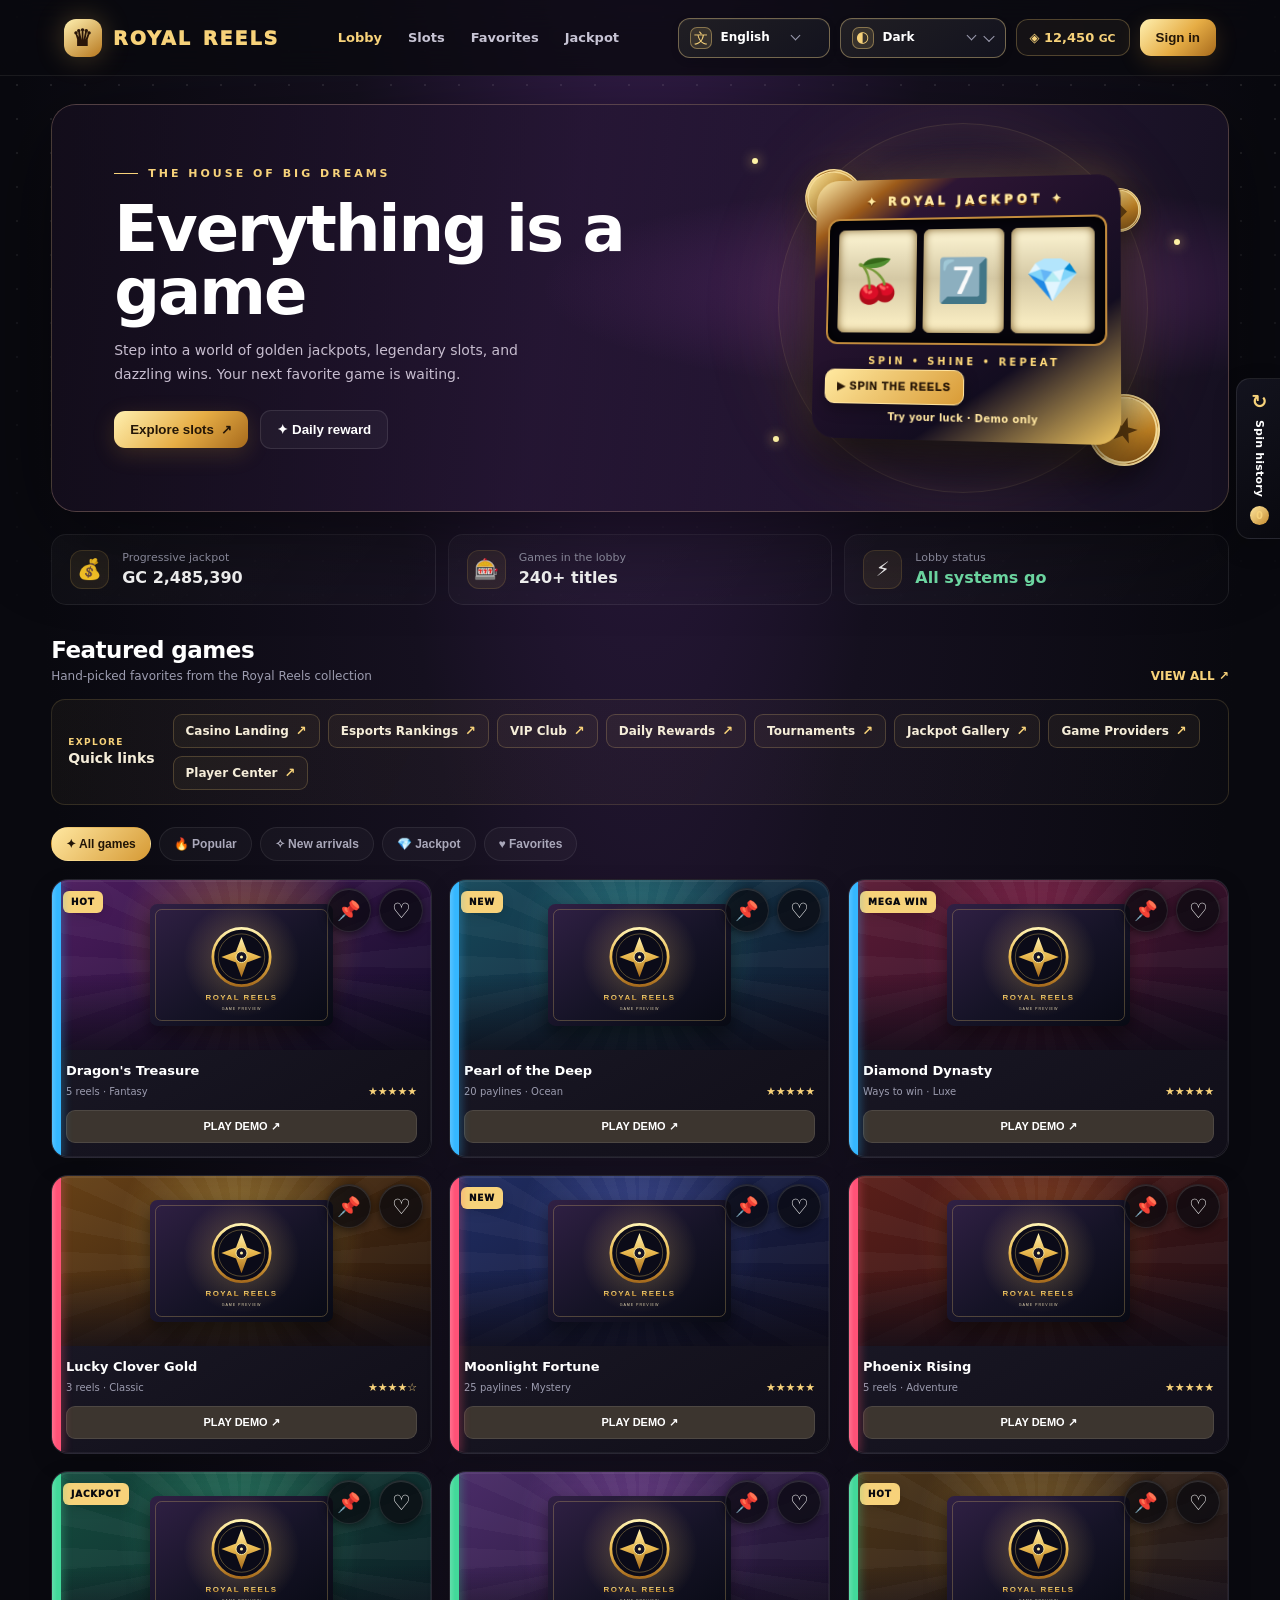
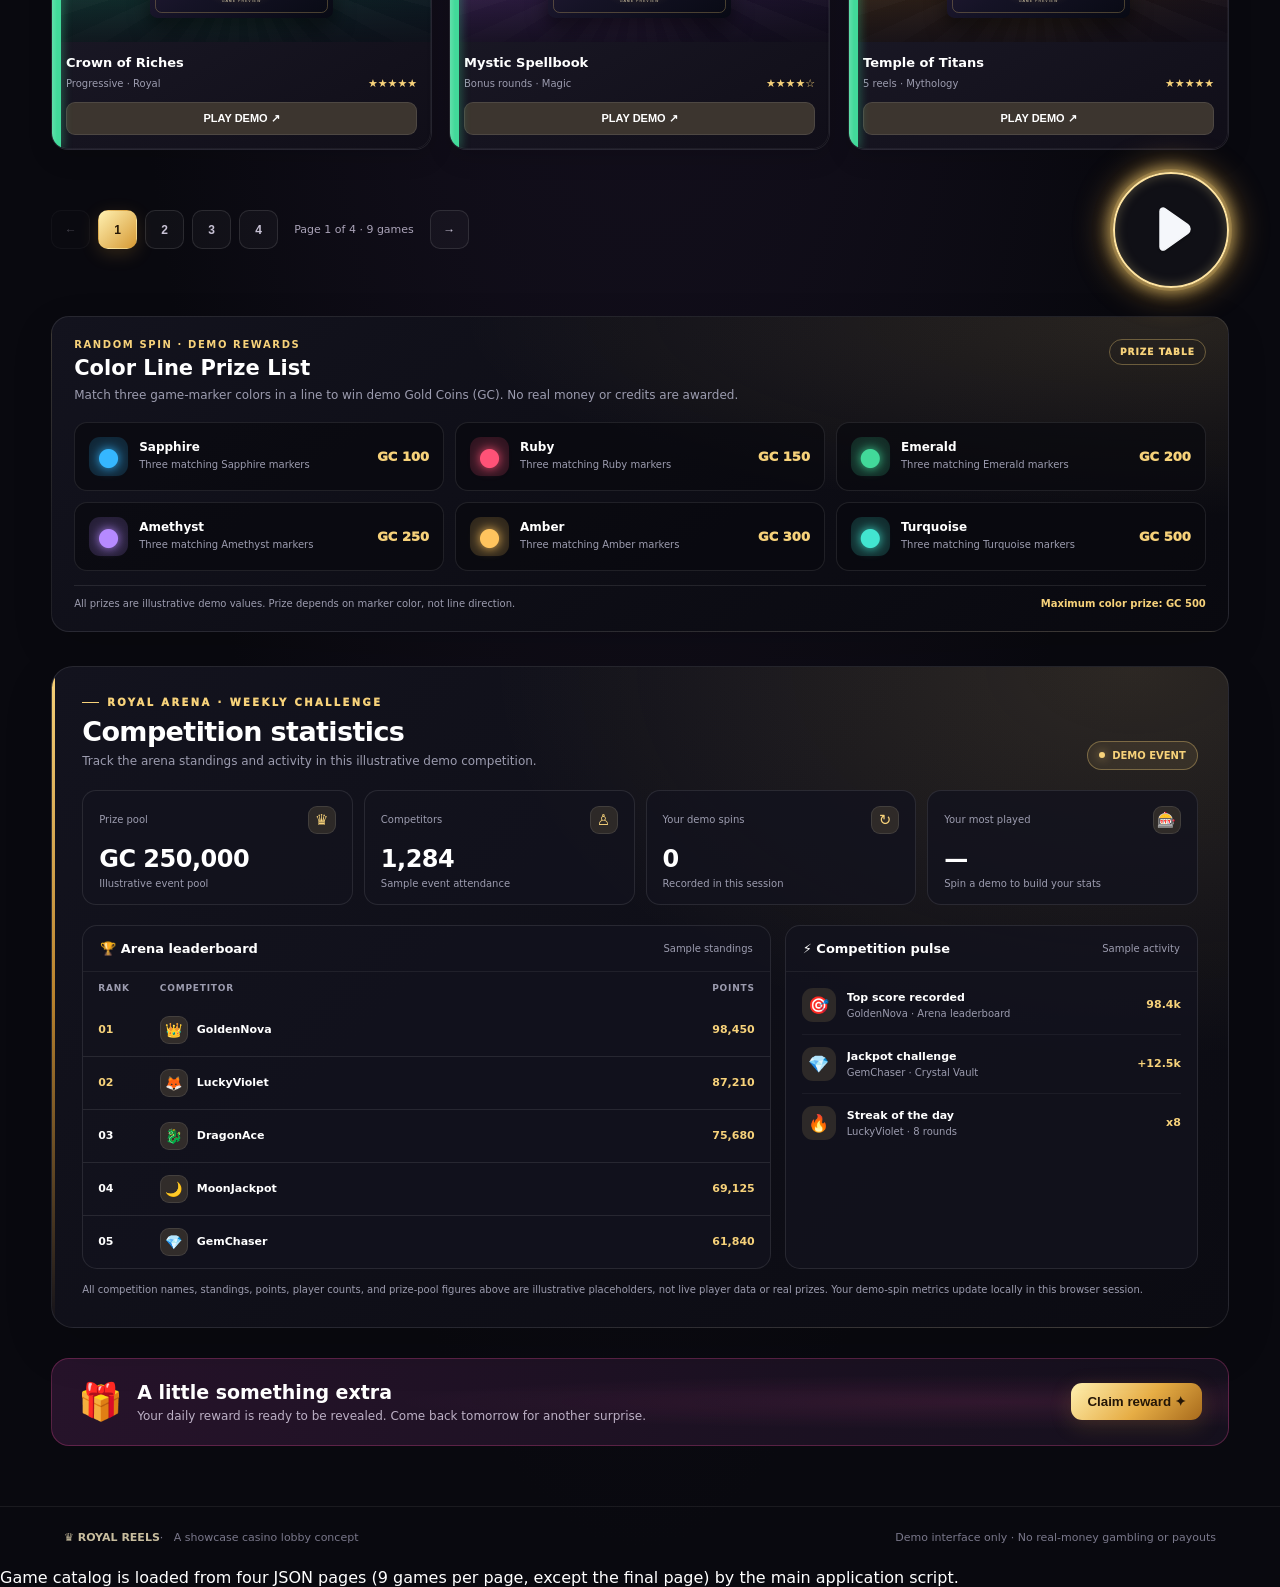
==== index.html @ ccba4abc "first commit" ====
<html lang="en">
<head>
<meta charset="utf-8"/>
<meta content="width=device-width, initial-scale=1" name="viewport"/>
<title data-i18n="royal_reels_casino_lobby"></title>
<link href="./styles.css?v=homepage-custom-links-1" rel="stylesheet"/>
</head>
<body>
<header>
<div class="brand">
<div class="brand-mark">
♛
        </div><span data-i18n="royal"></span><span data-i18n="reels"></span>
</div>
<nav class="nav-links">
<a class="active" data-i18n="lobby" href="#lobby"></a><a data-i18n="slots" href="#games"></a><a data-i18n="favorites" href="#favorites"></a><a data-i18n="jackpot" href="#jackpot"></a>
</nav>
<div class="actions"><div class="language-picker-wrap" id="languagePickerWrap">
<span aria-hidden="true" class="language-picker-icon">文</span>
<button aria-expanded="false" aria-haspopup="listbox" class="language-picker-trigger" data-i18n-aria-label="language_aria" id="languagePickerTrigger" type="button"><span id="languagePickerCurrent" data-i18n="language_english"></span><span aria-hidden="true" class="language-picker-chevron"></span></button>
<div class="language-picker-menu" hidden id="languagePickerMenu" role="listbox" data-i18n-aria-label="language_aria">
<button class="language-picker-option is-selected" data-language-value="en" role="option" aria-selected="true" type="button"><span class="language-option-flag">EN</span><span data-i18n="language_english"></span><span aria-hidden="true" class="language-option-check">✓</span></button>
<button class="language-picker-option" data-language-value="fr" role="option" aria-selected="false" type="button"><span class="language-option-flag">FR</span><span data-i18n="language_french"></span><span aria-hidden="true" class="language-option-check">✓</span></button>
<button class="language-picker-option" data-language-value="ru" role="option" aria-selected="false" type="button"><span class="language-option-flag">RU</span><span data-i18n="language_russian"></span><span aria-hidden="true" class="language-option-check">✓</span></button>
<button class="language-picker-option" data-language-value="bg" role="option" aria-selected="false" type="button"><span class="language-option-flag">BG</span><span data-i18n="language_bulgarian"></span><span aria-hidden="true" class="language-option-check">✓</span></button>
</div></div>
<div class="theme-picker-wrap" id="themePickerWrap">
<span aria-hidden="true" class="theme-picker-icon">◐</span>
<button aria-expanded="false" aria-haspopup="listbox" class="theme-picker-trigger" data-i18n-aria-label="choose_page_theme_attr1" id="themePickerTrigger" type="button">
<span data-i18n="dark" id="themePickerCurrent"></span>
<span aria-hidden="true" class="theme-picker-chevron"></span>
</button>
<div class="theme-picker-menu" data-i18n-aria-label="page_themes_attr1" hidden="" id="themePickerMenu" role="listbox">
<button class="theme-picker-option" data-theme-value="dark" role="option" type="button"><span class="theme-option-swatch theme-swatch-dark"></span><span data-i18n="dark_2"></span><span aria-hidden="true" class="theme-option-check">✓</span></button>
<button class="theme-picker-option" data-theme-value="light" role="option" type="button"><span class="theme-option-swatch theme-swatch-light"></span><span data-i18n="light"></span><span aria-hidden="true" class="theme-option-check">✓</span></button>
<button class="theme-picker-option" data-theme-value="neon" role="option" type="button"><span class="theme-option-swatch theme-swatch-neon"></span><span data-i18n="neon"></span><span aria-hidden="true" class="theme-option-check">✓</span></button>
<button class="theme-picker-option" data-theme-value="clear" role="option" type="button"><span class="theme-option-swatch theme-swatch-clear"></span><span data-i18n="clear"></span><span aria-hidden="true" class="theme-option-check">✓</span></button>
<button class="theme-picker-option" data-theme-value="granite" role="option" type="button"><span class="theme-option-swatch theme-swatch-granite"></span><span data-i18n="granite"></span><span aria-hidden="true" class="theme-option-check">✓</span></button>
<button class="theme-picker-option" data-theme-value="sunset" role="option" type="button"><span class="theme-option-swatch theme-swatch-sunset"></span><span data-i18n="sunset"></span><span aria-hidden="true" class="theme-option-check">✓</span></button>
<button class="theme-picker-option" data-theme-value="waterfall" role="option" type="button"><span class="theme-option-swatch theme-swatch-waterfall"></span><span data-i18n="waterfall"></span><span aria-hidden="true" class="theme-option-check">✓</span></button>
</div>
</div>
<div class="balance">
◈ 12,450 <small data-i18n="gc"></small>
</div>
<button class="btn btn-gold" data-i18n="sign_in" id="signIn"></button>
</div>
</header>
<main id="lobby">
<section class="hero">
<div class="hero-copy">
<div class="eyebrow" data-i18n="the_house_of_big_dreams"></div>
<h1 data-i18n="everything_is_a_game"></h1>
<p data-i18n="step_into_a_world_of_golden_jackpots_legendary_s"></p>
<div class="hero-cta">
<button class="btn btn-gold" data-i18n="explore_slots" onclick="document.querySelector('#games').scrollIntoView({behavior:'smooth'})"></button>
<button class="btn btn-ghost" data-i18n="daily_reward" id="daily"></button>
</div>
</div>
<div class="hero-art" id="heroArt">
<div class="halo">
</div>
<div class="coin c1">
♛
          </div>
<div class="coin c2">
★
          </div>
<div class="coin c3">
◆
          </div>
<div class="light l1">
</div>
<div class="light l2">
</div>
<div class="light l3">
</div>
<div class="slot-machine">
<div class="slot-top" data-i18n="royal_jackpot"></div>
<div class="reels">
<div class="reel">
🍒
              </div>
<div class="reel">
7️⃣
              </div>
<div class="reel">
💎
              </div>
</div>
<div class="machine-bottom" data-i18n="spin_shine_repeat"></div>
<button class="hero-spin-btn" data-i18n="spin_the_reels" id="heroMiniSpin" type="button"></button>
<div aria-live="polite" class="hero-spin-result" data-i18n="try_your_luck_demo_only" id="heroSpinResult" role="status"></div>
</div>
</div>
</section>
<section class="stats" id="jackpot">
<div class="stat">
<div class="stat-icon">
💰
          </div>
<div>
<small data-i18n="progressive_jackpot"></small><strong data-i18n="gc_2_485_390" id="jackpotValue"></strong>
</div>
</div>
<div class="stat">
<div class="stat-icon">
🎰
          </div>
<div>
<small data-i18n="games_in_the_lobby"></small><strong data-i18n="240_titles"></strong>
</div>
</div>
<div class="stat">
<div class="stat-icon">
⚡
          </div>
<div>
<small data-i18n="lobby_status"></small><strong data-i18n="all_systems_go" style="color:#75e6ad"></strong>
</div>
</div>
</section>
<section id="games">
<div class="section-head">
<div>
<h2 data-i18n="featured_games"></h2>
<p data-i18n="hand_picked_favorites_from_the_royal_reels_colle"></p>
</div>
<a class="view-all" data-i18n="view_all" href="#games" id="viewAll"></a>
</div>
<section class="homepage-custom-links" data-i18n-aria-label="custom_links_attr2">
<div class="homepage-custom-links-heading">
<span data-i18n="explore"></span>
<strong data-i18n="quick_links"></strong>
</div>
<div aria-live="polite" class="homepage-custom-link-list" id="homepageCustomLinkList">
<p class="homepage-custom-links-status" data-i18n="loading_links"></p>
</div>
</section>
<div class="filters" id="filters">
<button class="filter active" data-filter="all" data-i18n="all_games"></button>
<button class="filter" data-filter="popular" data-i18n="popular"></button>
<button class="filter" data-filter="new" data-i18n="new_arrivals"></button>
<button class="filter" data-filter="jackpot" data-i18n="jackpot_2"></button>
<button class="filter" data-filter="favorites" data-i18n="favorites_2" id="favorites"></button>
<button class="btn btn-gold favorites-open-all" data-i18n="open_all_favorites_in_auto_arrange" hidden="" id="openAllFavorites" type="button"></button>
</div>
<div class="games" id="gameGrid">
</div>
<div class="pagination" data-i18n-aria-label="game_pages_attr1" id="pagination">
<button class="page-btn" data-i18n-aria-label="previous_page_attr1" id="prevPage" type="button">
←
          </button>
<div id="pageNumbers" style="display:flex;gap:8px;flex-wrap:wrap;justify-content:center">
</div>
<span class="page-status" data-i18n="page_1_of_4" id="pageStatus"></span>
<button class="page-btn" data-i18n-aria-label="next_page_attr1" id="nextPage" type="button">
→
          </button>
<div aria-live="polite" class="win-message-inline" hidden="" id="winMessageInline" role="status">
<span class="win-description" id="winMessageInlineText"></span><span class="win-prize" data-i18n-aria-label="prize_attr1" id="winMessageInlinePrize"></span>
<button data-i18n-aria-label="close_win_message_attr1" data-i18n-title="close_attr1" id="winMessageInlineClose" type="button">
×
            </button>
</div>
<button class="page-btn random-page-btn" data-i18n-aria-label="spin_for_nine_random_games_attr1" data-i18n-title="spin_for_nine_random_games_attr2" id="randomGames" type="button">
<svg aria-hidden="true" class="spin-icon" focusable="false" viewbox="0 0 64 64"><path d="M15.4 11.2C15.4 8.4 18.4 6.8 20.8 8.4L46.1 26.1C49.5 28.5 49.5 33.5 46.1 35.9L20.8 53.6C18.4 55.2 15.4 53.6 15.4 50.8Z" stroke="currentColor" stroke-linecap="round" stroke-linejoin="round" stroke-width="0.7"></path></svg>
</button>
</div>
<section aria-labelledby="gameComparisonTitle" class="game-comparison" hidden="" id="gameComparison">
<div class="compare-head">
<div class="compare-title-wrap">
<span aria-hidden="true" class="compare-title-icon">⇄</span>
<div>
<h3 data-i18n="compare_games" id="gameComparisonTitle"></h3>
<p data-i18n="pin_games_from_any_page_to_compare_their_feature"></p>
</div>
</div>
<div class="compare-head-actions">
<span class="compare-count" data-i18n="0_of_4_selected" id="compareCount"></span>
<button class="compare-action" data-i18n="open_all_in_auto_arrange" data-i18n-title="open_all_selected_games_in_automatically_arrange_attr1" id="openComparedGames" type="button"></button>
<button class="compare-action" data-i18n="clear_all" id="clearComparison" type="button"></button>
<button class="compare-action" data-i18n="hide" id="closeComparison" type="button"></button>
</div>
</div>
<div class="compare-empty" data-i18n="use_the_pin_icon_on_any_game_card_to_add_it_here" id="compareEmpty"></div>
<div class="compare-table-wrap" hidden="" id="compareTableWrap">
<table class="compare-table" data-i18n-aria-label="selected_game_comparison_attr1" id="compareTable">
</table>
</div>
</section>
<button class="compare-action compare-restore" data-i18n="show_comparison" hidden="" id="showComparison" type="button"></button>
<section aria-labelledby="linePrizesTitle" class="line-prizes" id="linePrizes">
<div class="line-prizes-head">
<div>
<div class="line-prizes-kicker" data-i18n="random_spin_demo_rewards"></div>
<h3 data-i18n="color_line_prize_list" id="linePrizesTitle"></h3>
<p data-i18n="match_three_game_marker_colors_in_a_line_to_win_"></p>
</div>
<span class="line-prizes-chip" data-i18n="prize_table"></span>
</div>
<div class="line-prize-grid line-prize-colors" id="linePrizeGrid">
<p data-i18n="loading_win_rules"></p>
</div>
<div class="line-prizes-foot" id="linePrizesFoot">
<span data-i18n="all_prizes_are_illustrative_demo_values_prize_de"></span><strong data-i18n="loading_prize_table" id="maxColorPrize"></strong>
</div>
</section>
</section>
<section aria-labelledby="competitionTitle" class="competition" id="competitionStats">
<div class="competition-head">
<div>
<div class="competition-kicker" data-i18n="loading_statistics"></div>
<h2 data-i18n="competition_statistics" id="competitionTitle"></h2>
<p data-i18n="loading_demo_competition_data"></p>
</div>
<span class="competition-badge" data-i18n="demo_event"></span>
</div>
<div id="competitionStatsContent">
<p data-i18n="loading_statistics_json"></p>
</div>
</section>
<section class="promo">
<div class="promo-left">
<div class="spark">
🎁
          </div>
<div>
<h3 data-i18n="a_little_something_extra"></h3>
<p data-i18n="your_daily_reward_is_ready_to_be_revealed_come_b"></p>
</div>
</div>
<button class="btn btn-gold" data-i18n="claim_reward" id="claim"></button>
</section>
</main>
<button aria-controls="spinHistoryPanel" aria-expanded="false" class="history-toggle" id="historyToggle" type="button">
<span class="history-toggle-icon">↻</span><span data-i18n="spin_history"></span><span class="history-count" id="historyCount">0</span>
</button>
<aside aria-hidden="true" class="spin-history-panel" data-i18n-aria-label="spin_history_attr4" id="spinHistoryPanel">
<div class="history-header">
<div>
<div class="history-eyebrow" data-i18n="royal_reels"></div>
<h2 data-i18n="spin_history_2"></h2>
<p data-i18n="recent_demo_activity"></p>
</div>
<button class="history-close" data-i18n-aria-label="close_spin_history_attr1" id="historyClose" type="button">
×
        </button>
</div>
<div class="history-tabs" data-i18n-aria-label="sidebar_activity_attr1" role="tablist">
<button aria-controls="spinHistoryView" aria-selected="true" class="history-tab active" id="spinHistoryTab" role="tab" type="button"><span data-i18n="spin_history_3"></span><span id="historyCount">0</span>
</button>
<button aria-controls="transactionsView" aria-selected="false" class="history-tab" id="transactionsTab" role="tab" type="button"><span data-i18n="transactions"></span><span id="transactionCount">0</span>
</button>
</div>
<section aria-labelledby="spinHistoryTab" class="history-tab-view" id="spinHistoryView" role="tabpanel">
<div class="history-summary">
<span class="history-summary-icon">↻</span>
<div>
<strong data-i18n="0_spins" id="historyTotal"></strong><small data-i18n="session_total_demo_only"></small>
</div>
</div>
<div class="history-notice" data-i18n="demo_spins_only_no_wagers_payouts_or_real_credit"></div>
<div class="history-list" id="historyList">
<div class="history-empty">
<span>🎰</span><strong data-i18n="no_spins_yet"></strong>
<p><span data-i18n="launch_a_demo_and_press"></span><b data-i18n="spin_demo"></b><span data-i18n="to_see_activity_here"></span></p>
</div>
</div>
<div class="history-footer">
<span data-i18n="latest_first"></span>
<button data-i18n="clear_history" id="historyClear" type="button"></button>
</div>
</section>
<section aria-labelledby="transactionsTab" class="history-tab-view" hidden="" id="transactionsView" role="tabpanel">
<div class="history-summary">
<span class="history-summary-icon">◈</span>
<div>
<strong data-i18n="transactions_2" id="transactionTotal"></strong><small data-i18n="sample_account_demo_data" id="transactionUserLabel"></small>
</div>
</div>
<div class="history-notice" data-i18n="illustrative_transactions_loaded_from_users_json"></div>
<div class="history-list transaction-list" id="transactionList">
<div class="history-empty">
<span>↔</span><strong data-i18n="loading_transactions"></strong>
</div>
</div>
<div class="history-footer">
<span data-i18n="newest_first"></span><span data-i18n="read_only_demo"></span>
</div>
</section>
</aside>
<div aria-hidden="false" class="modal-backdrop" id="gameWorkspace">
<div class="workspace-toolbar" id="workspaceToolbar">
<span data-i18n="open_games_0" id="openGameCount"></span>
<button aria-checked="false" class="arrange-switch" data-i18n-title="keep_open_game_windows_automatically_arranged_attr1" id="autoArrangeGames" role="switch" type="button">
<span aria-hidden="true" class="arrange-switch-track"><span class="arrange-switch-thumb"></span></span><span class="arrange-switch-label" data-i18n="auto_arrange"></span>
</button>
<button class="btn btn-ghost" data-i18n="close_all" id="closeAllGames" type="button"></button>
</div>
<aside class="workspace-sidebar" data-i18n-aria-label="games_on_the_current_catalog_page_attr1" id="workspaceSidebar">
<div class="workspace-sidebar-heading">
<span data-i18n="current_page"></span>
<strong data-i18n="page_1" id="workspacePageLabel"></strong>
</div>
<div class="workspace-sidebar-controls" data-i18n-aria-label="game_page_navigation_attr1">
<button class="workspace-random-btn" data-i18n="random" id="workspaceRandomGames" type="button"></button>
<div class="workspace-page-navigation">
<button class="workspace-page-arrow" data-i18n-aria-label="previous_page_attr2" data-i18n-title="previous_page_attr3" id="workspacePrevPage" type="button">‹</button>
<div class="workspace-page-numbers" data-i18n-aria-label="catalog_pages_attr1" id="workspacePageNumbers"></div>
<button class="workspace-page-arrow" data-i18n-aria-label="next_page_attr2" data-i18n-title="next_page_attr3" id="workspaceNextPage" type="button">›</button>
</div>
</div>
<section class="workspace-custom-links" data-i18n-aria-label="custom_links_attr3">
<div class="workspace-custom-links-heading" data-i18n="custom_links"></div>
<div aria-live="polite" class="workspace-custom-link-list" id="workspaceCustomLinkList"></div>
</section>
<div aria-live="polite" class="workspace-game-list" id="workspaceGameList"></div>
</aside>
</div>
<footer>
<div>
<strong data-i18n="royal_reels_2"></strong><span data-i18n="a_showcase_casino_lobby_concept"></span></div>
<div data-i18n="demo_interface_only_no_real_money_gambling_or_pa"></div>
</footer>
<div aria-live="polite" class="toast" id="toast" role="status">
<span id="toastMessage"></span>
<button class="toast-close" data-i18n-aria-label="close_message_attr1" data-i18n-title="close_attr2" id="toastClose" type="button">
×
      </button>
</div>
<span data-i18n="game_catalog_is_loaded_from_four_json_pages_9_ga"></span>
<script src="./js/i18n.js"></script>
<script src="./js/app.js"></script>
<script id="theme-controller" src="./js/theme-controller.js"></script>
</body>
</html>
---- styles.css ----
/* Extracted from the original index.html. Rule order is preserved. */

  :root {
    --gold: #f7d27a;
    --gold2: #b9822d;
    --bg: #09090f;
    --panel: #13131e;
    --muted: #9c9caf;
    --line: #ffffff12;
    --pink: #ff4fa3;
    --cyan: #55e6dc;
  }
  * {
    box-sizing: border-box;
  }
  html {
    scroll-behavior: smooth;
  }
  body {
    margin: 0;
    background: radial-gradient(ellipse at 50% -20%,#3d2057 0,#15101f 34%,#09090f 70%);
    color: #fff;
    font-family: Inter,ui-sans-serif,system-ui,-apple-system,Segoe UI,sans-serif;
    overflow-x: hidden;
  }
  body:before {
    content: "";
    position: fixed;
    inset: 0;
    pointer-events: none;
    z-index: -1;
    opacity: .24;
    background-image: radial-gradient(#fff 0.6px,transparent .8px);
    background-size: 34px 34px;
    mask-image: linear-gradient(to bottom,#000,transparent 75%);
  }
  header {
    height: 76px;
    display: flex;
    align-items: center;
    justify-content: space-between;
    padding: 0 clamp(18px,5vw,72px);
    border-bottom: 1px solid var(--line);
    background: #09090fc9;
    backdrop-filter: blur(16px);
    position: sticky;
    top: 0;
    z-index: 20;
  }
  .brand {
    display: flex;
    align-items: center;
    gap: 11px;
    font-weight: 950;
    letter-spacing: 2px;
    font-size: 19px;
  }
  .brand-mark {
    width: 38px;
    height: 38px;
    border-radius: 12px;
    display: grid;
    place-items: center;
    background: linear-gradient(145deg,#fff0b0,#b7781e);
    color: #291509;
    box-shadow: 0 0 28px #f7c65c44;
    font-size: 23px;
  }
  .brand span {
    color: var(--gold);
  }
  nav {
    display: flex;
    gap: 26px;
    align-items: center;
  }
  nav a {
    color: #c7c4d4;
    text-decoration: none;
    font-size: 13px;
    font-weight: 700;
    transition: .2s;
  }
  nav a:hover,nav a.active {
    color: var(--gold);
  }
  .actions {
    display: flex;
    align-items: center;
    gap: 10px;
  }
  .balance {
    border: 1px solid #f7d27a44;
    background: #f7d27a0c;
    border-radius: 12px;
    padding: 10px 13px;
    color: var(--gold);
    font-size: 13px;
    font-weight: 800;
  }
  .btn {
    border: 0;
    border-radius: 11px;
    padding: 11px 16px;
    font-weight: 850;
    cursor: pointer;
    transition: transform .2s,filter .2s;
  }
  .btn:hover {
    transform: translateY(-2px);
    filter: brightness(1.1);
  }
  .btn-gold {
    color: #241607;
    background: linear-gradient(135deg,#fff0b0,#e6ad45 55%,#a76a1c);
    box-shadow: 0 6px 22px #d59a3330;
  }
  .btn-ghost {
    background: #ffffff0a;
    color: #fff;
    border: 1px solid #ffffff1a;
  }
  main {
    max-width: 1440px;
    margin: auto;
    padding: 28px clamp(16px,4vw,58px) 60px;
  }
  .hero {
    position: relative;
    min-height: 345px;
    border: 1px solid #f4d17c38;
    border-radius: 25px;
    overflow: hidden;
    background: linear-gradient(100deg,#21152f 0%,#301b43 43%,#151020 100%);
    box-shadow: 0 24px 90px #0007;
    display: grid;
    grid-template-columns: 1.1fr .9fr;
    isolation: isolate;
  }
  .hero:before {
    content: "";
    position: absolute;
    inset: 0;
    background: radial-gradient(ellipse at 78% 45%,#b84dce45,transparent 33%),linear-gradient(90deg,#0b0910aa,transparent 80%);
    z-index: -1;
  }
  .hero-copy {
    padding: clamp(28px,5vw,62px);
    align-self: center;
    z-index: 2;
  }
  .eyebrow {
    color: var(--gold);
    font-size: 11px;
    letter-spacing: 3px;
    font-weight: 900;
    text-transform: uppercase;
    display: flex;
    align-items: center;
    gap: 10px;
  }
  .eyebrow:before {
    content: "";
    width: 24px;
    height: 1px;
    background: var(--gold);
  }
  h1 {
    font-size: clamp(35px,5vw,64px);
    line-height: .98;
    letter-spacing: -2px;
    margin: 18px 0 16px;
    max-width: 600px;
  }
  h1 em {
    font-style: normal;
    background: linear-gradient(100deg,#fff6c8,#f5c65d 45%,#fff1a7);
    -webkit-background-clip: text;
    background-clip: text;
    color: transparent;
    text-shadow: 0 5px 40px #f0bd5b2b;
  }
  .hero p {
    color: #c7bdcf;
    line-height: 1.65;
    max-width: 430px;
    font-size: 14px;
  }
  .hero-cta {
    display: flex;
    gap: 12px;
    align-items: center;
    margin-top: 24px;
  }
  .hero-art {
    position: relative;
    display: grid;
    place-items: center;
    min-height: 300px;
    perspective: 800px;
  }
  .halo {
    position: absolute;
    width: min(34vw,370px);
    aspect-ratio: 1;
    border-radius: 50%;
    background: radial-gradient(circle,#f4c45a30,transparent 66%);
    border: 1px solid #f7d27a24;
    box-shadow: 0 0 90px #d58b3d18,inset 0 0 50px #e9ad5420;
  }
  .coin {
    position: absolute;
    width: 80px;
    height: 80px;
    border-radius: 50%;
    display: grid;
    place-items: center;
    background: linear-gradient(145deg,#fff0a9,#c78624 60%,#71420d);
    border: 5px double #ffe5a0;
    color: #58350a;
    font-size: 38px;
    box-shadow: 0 15px 35px #0007;
    animation: float 4s ease-in-out infinite;
  }
  .coin.c1 {
    top: 13%;
    left: 18%;
    transform: rotate(-18deg) scale(.72);
    animation-delay: -1s;
  }
  .coin.c2 {
    bottom: 10%;
    right: 12%;
    transform: rotate(15deg) scale(.9);
    animation-delay: -2s;
  }
  .coin.c3 {
    top: 16%;
    right: 13%;
    transform: scale(.55);
    animation-delay: -3s;
  }
  .slot-machine {
    position: relative;
    z-index: 2;
    width: min(78%,310px);
    padding: 13px;
    border-radius: 24px;
    background: linear-gradient(145deg,#ffefae,#9d5b19 13%,#2d1534 22%,#130d20 70%,#f2c75f 100%);
    box-shadow: 0 25px 50px #000a,0 0 45px #f2bc5340;
    transform: rotateY(-9deg) rotateX(4deg);
    animation: machine 6s ease-in-out infinite;
  }
  .slot-top {
    text-align: center;
    font-weight: 1000;
    letter-spacing: 4px;
    color: #ffe9a0;
    text-shadow: 0 2px #6e3d12;
    font-size: 12px;
    padding: 3px 0 10px;
  }
  .reels {
    display: flex;
    gap: 7px;
    padding: 10px;
    background: #07050d;
    border: 2px solid #c38c3d;
    border-radius: 12px;
    box-shadow: inset 0 0 18px #000;
  }
  .reel {
    flex: 1;
    height: 105px;
    border-radius: 7px;
    background: linear-gradient(#fff7d5,#d4c8a4 48%,#fff3c8);
    display: grid;
    place-items: center;
    font-size: 43px;
    box-shadow: inset 0 0 10px #7a5a25;
    overflow: hidden;
  }
  .machine-bottom {
    text-align: center;
    font-size: 10px;
    letter-spacing: 3px;
    color: #ffda7a;
    font-weight: 900;
    padding: 11px 0 3px;
  }
  .hero-spin-row {
    display: flex;
    gap: 9px;
    align-items: center;
    margin-top: 9px;
  }
  .hero-spin-btn {
    flex: 1;
    border: 1px solid #ffe4a0;
    border-radius: 10px;
    padding: 10px 12px;
    background: linear-gradient(135deg,#ffe9a0,#d99b36);
    color: #281707;
    font-size: 11px;
    font-weight: 950;
    letter-spacing: 1px;
    cursor: pointer;
    box-shadow: 0 5px 15px #0005;
    transition: transform .18s,filter .18s;
  }
  .hero-spin-btn:hover:not(:disabled) {
    transform: translateY(-2px);
    filter: brightness(1.08);
  }
  .hero-spin-btn:disabled {
    opacity: .7;
    cursor: wait;
  }
  .hero-spin-result {
    min-height: 15px;
    text-align: center;
    color: #ffe6a0;
    font-size: 10px;
    font-weight: 800;
    margin-top: 7px;
    letter-spacing: .3px;
  }
  .slot-machine.is-spinning .reel {
    animation: heroReelSpin .18s linear infinite;
    filter: blur(1px);
  }
  .slot-machine.is-winning {
    box-shadow: 0 25px 50px #000a,0 0 38px #f2bc5377,0 0 0 2px #ffe9a0;
  }
  @keyframes heroReelSpin {
    0% {
      transform: translateY(-9px);
    }
    50% {
      transform: translateY(8px);
    }
    100% {
      transform: translateY(-9px);
    }
  }
  @media(prefers-reduced-motion:reduce) {
    .slot-machine.is-spinning .reel {
      animation-duration: .01ms;
    }
  }
  .light {
    position: absolute;
    width: 6px;
    height: 6px;
    background: #fff4a6;
    border-radius: 50%;
    box-shadow: 0 0 12px #ffd86c;
    animation: blink 1.5s infinite alternate;
  }
  .light.l1 {
    top: 13%;
    left: 10%;
  }
  .light.l2 {
    top: 33%;
    right: 9%;
    animation-delay: .6s;
  }
  .light.l3 {
    bottom: 17%;
    left: 14%;
    animation-delay: .9s;
  }
  @keyframes float {
    0%,100% {
      translate: 0 0;
    }
    50% {
      translate: 0 -13px;
    }
  }
  @keyframes machine {
    0%,100% {
      transform: rotateY(-9deg) rotateX(4deg) translateY(0);
    }
    50% {
      transform: rotateY(-4deg) rotateX(1deg) translateY(-8px);
    }
  }
  @keyframes blink {
    from {
      opacity: .3;
    }
    to {
      opacity: 1;
    }
  }
  .stats {
    display: grid;
    grid-template-columns: repeat(3,1fr);
    gap: 12px;
    margin: 22px 0 32px;
  }
  .stat {
    border: 1px solid var(--line);
    border-radius: 15px;
    background: linear-gradient(130deg,#ffffff08,#ffffff02);
    padding: 15px 18px;
    display: flex;
    align-items: center;
    gap: 13px;
  }
  .stat-icon {
    width: 39px;
    height: 39px;
    display: grid;
    place-items: center;
    background: #f5c75d14;
    border: 1px solid #f5c75d28;
    border-radius: 12px;
    font-size: 20px;
  }
  .stat small {
    display: block;
    color: var(--muted);
    font-size: 11px;
    margin-bottom: 4px;
  }
  .stat strong {
    font-size: 16px;
  }
  .section-head {
    display: flex;
    align-items: end;
    justify-content: space-between;
    gap: 16px;
    margin: 28px 0 16px;
  }
  .section-head h2 {
    margin: 0;
    font-size: 23px;
    letter-spacing: -.5px;
  }
  .section-head p {
    margin: 6px 0 0;
    color: var(--muted);
    font-size: 12px;
  }
  .view-all {
    color: var(--gold);
    font-size: 12px;
    font-weight: 800;
    text-decoration: none;
    white-space: nowrap;
  }
  .filters {
    display: flex;
    gap: 8px;
    flex-wrap: wrap;
    margin-bottom: 18px;
  }
  .filter {
    background: #ffffff08;
    border: 1px solid #ffffff14;
    color: #aaa8ba;
    border-radius: 999px;
    padding: 9px 14px;
    font-size: 12px;
    font-weight: 800;
    cursor: pointer;
  }
  .filter.active {
    color: #211507;
    background: linear-gradient(135deg,#ffe7a0,#d69a35);
    border-color: transparent;
  }
  .games {
    display: grid;
    grid-template-columns: repeat(4,minmax(0,1fr));
    gap: 17px;
  }
  .game {
    min-width: 0;
    position: relative;
    border: 1px solid #ffffff13;
    border-radius: 17px;
    overflow: hidden;
    background: #14131e;
    transition: transform .25s,border-color .25s,box-shadow .25s;
    cursor: pointer;
    transform-style: preserve-3d;
  }
  .game:hover {
    transform: none;
    border-color: #f7d27a75;
    box-shadow: 0 12px 28px #0007;
  }
  .game-art {
    height: 170px;
    display: grid;
    place-items: center;
    position: relative;
    overflow: hidden;
    background: radial-gradient(circle at 50% 35%,var(--glow),transparent 56%),linear-gradient(145deg,var(--c1),var(--c2));
  }
  .game-art:before {
    content: "";
    position: absolute;
    inset: -40%;
    background: repeating-conic-gradient(from 0deg at 50% 50%,#ffffff08 0deg 7deg,transparent 7deg 14deg);
    animation: spin 35s linear infinite;
  }
  .game-art:after {
    content: "";
    position: absolute;
    inset: 0;
    background: linear-gradient(180deg,transparent 55%,#0d0b15b8);
  }
  @keyframes spin {
    to {
      transform: rotate(360deg);
    }
  }
  .game-symbol {
    width: min(78%,240px);
    height: 72%;
    max-height: 190px;
    object-fit: contain;
    filter: drop-shadow(0 9px 10px #0008);
    z-index: 1;
    transition: transform .3s;
  }
  .game:hover .game-symbol {
    transform: scale(1.06) translateY(-4px);
  }
  .game-badge {
    position: absolute;
    z-index: 2;
    top: 11px;
    left: 11px;
    font-size: 9px;
    font-weight: 950;
    letter-spacing: .8px;
    padding: 6px 8px;
    border-radius: 6px;
    background: #f7d27a;
    color: #241707;
  }
  .heart {
    position: absolute;
    right: 10px;
    top: 9px;
    z-index: 3;
    border: 1px solid #ffffff30;
    background: #08071080;
    color: #fff;
    border-radius: 50%;
    width: 30px;
    height: 30px;
    cursor: pointer;
    font-size: 15px;
  }
  .heart.saved {
    color: #ff5d9d;
    background: #40182d;
  }
  .game-info {
    padding: 13px 14px 14px;
  }
  .game-title {
    font-size: 13px;
    font-weight: 850;
    white-space: nowrap;
    overflow: hidden;
    text-overflow: ellipsis;
  }
  .game-meta {
    display: flex;
    justify-content: space-between;
    align-items: center;
    color: #a6a2b6;
    font-size: 10px;
    margin-top: 7px;
  }
  .game-meta strong {
    color: var(--gold);
    font-size: 11px;
  }
  .play {
    width: 100%;
    margin-top: 12px;
    padding: 9px;
    border-radius: 9px;
    background: #ffffff0a;
    border: 1px solid #ffffff16;
    color: #fff;
    font-size: 11px;
    font-weight: 850;
    cursor: pointer;
  }
  .game:hover .play {
    background: linear-gradient(100deg,#f8dc8c,#c78b2d);
    color: #211507;
    border-color: transparent;
  }
  .promo {
    margin-top: 30px;
    border: 1px solid #ff4fa344;
    border-radius: 18px;
    padding: 22px 26px;
    display: flex;
    align-items: center;
    justify-content: space-between;
    gap: 20px;
    background: radial-gradient(ellipse at 80% 50%,#ff4fa31b,transparent 45%),linear-gradient(100deg,#26132a,#15101d);
  }
  .promo h3 {
    margin: 0 0 6px;
    font-size: 19px;
  }
  .promo p {
    margin: 0;
    color: #bcb0c5;
    font-size: 12px;
  }
  .promo .spark {
    font-size: 36px;
    margin-right: 14px;
  }
  .promo-left {
    display: flex;
    align-items: center;
  }
  footer {
    border-top: 1px solid var(--line);
    padding: 24px clamp(18px,5vw,72px);
    display: flex;
    justify-content: space-between;
    gap: 20px;
    color: #79778a;
    font-size: 11px;
  }
  footer strong {
    color: #c8bd9e;
  }
  .toast {
    position: fixed;
    bottom: 22px;
    left: 50%;
    transform: translate(-50%,20px);
    opacity: 0;
    pointer-events: none;
    z-index: 99;
    background: #21192c;
    border: 1px solid #f7d27a66;
    color: #fff;
    padding: 13px 42px 13px 18px;
    border-radius: 12px;
    box-shadow: 0 12px 40px #0009;
    font-size: 13px;
    transition: opacity .25s,transform .25s;
    max-width: min(92vw,680px);
    text-align: center;
  }
  .toast.show {
    opacity: 1;
    transform: translate(-50%,0);
    pointer-events: auto;
  }
  .toast-close {
    position: absolute;
    right: 7px;
    top: 50%;
    transform: translateY(-50%);
    width: 28px;
    height: 28px;
    border: 1px solid #ffffff30;
    border-radius: 8px;
    background: #ffffff12;
    color: #fff;
    font-size: 19px;
    line-height: 1;
    cursor: pointer;
  }
  .toast-close:hover {
    background: #ffffff28;
  }
  .toast.win-toast {
    border-color: #ffe27c;
    box-shadow: 0 0 0 2px #ffd65d38,0 0 30px #ffc83d55,0 12px 40px #000b;
    color: #fff4c4;
    font-weight: 850;
  }
  .modal-backdrop {
    position: fixed;
    inset: 0;
    z-index: 100;
    background: #05040be8;
    backdrop-filter: blur(12px);
    display: none;
    align-items: center;
    justify-content: center;
    padding: 18px;
    opacity: 0;
    transition: opacity .22s;
  }
  .modal-backdrop.open {
    display: flex;
    opacity: 1;
  }
  .game-modal {
    position: relative;
    width: min(680px,100%);
    max-height: min(90vh,760px);
    overflow: auto;
    border: 1px solid #f7d27a55;
    border-radius: 24px;
    background: radial-gradient(ellipse at 50% 0%,#47235c 0,#171321 48%,#0d0b14 100%);
    box-shadow: 0 30px 100px #000c;
    transform: translateY(14px) scale(.98);
    transition: transform .22s;
  }
  .modal-backdrop.open .game-modal {
    transform: translateY(0) scale(1);
  }
  .modal-close {
    position: absolute;
    right: 15px;
    top: 15px;
    z-index: 5;
    width: 38px;
    height: 38px;
    border-radius: 50%;
    border: 1px solid #ffffff30;
    background: #090711b8;
    color: white;
    font-size: 23px;
    cursor: pointer;
  }
  .modal-hero {
    position: relative;
    min-height: 245px;
    display: grid;
    place-items: center;
    overflow: hidden;
    background: radial-gradient(circle at 50% 45%,var(--glow,#f6c85d55),transparent 42%),linear-gradient(135deg,var(--c1,#39204b),var(--c2,#100d1c));
  }
  .modal-hero:before {
    content: "";
    position: absolute;
    inset: -40%;
    background: repeating-conic-gradient(from 0deg at 50% 50%,#ffffff09 0deg 6deg,transparent 6deg 13deg);
    animation: spin 38s linear infinite;
  }
  .modal-symbol {
    position: relative;
    z-index: 1;
    font-size: 112px;
    filter: drop-shadow(0 15px 18px #0009);
    animation: modalFloat 3.2s ease-in-out infinite;
  }
  .modal-thumbnail {
    position: relative;
    z-index: 1;
    display: block;
    width: min(76%,300px);
    height: 170px;
    object-fit: contain;
    filter: drop-shadow(0 15px 18px #0009);
    animation: modalFloat 3.2s ease-in-out infinite;
    border-radius: 10px;
  }
  #gameWorkspace .modal-thumbnail {
    width: min(78%,340px);
    height: 150px;
  }
  @media(max-width:700px) {
    #gameWorkspace .modal-thumbnail {
      height: 120px;
    }
  }
  @keyframes modalFloat {
    0%,100% {
      transform: translateY(0) rotate(-3deg);
    }
    50% {
      transform: translateY(-10px) rotate(3deg);
    }
  }
  .modal-copy {
    padding: 25px clamp(20px,5vw,38px) 32px;
  }
  .modal-kicker {
    font-size: 10px;
    font-weight: 950;
    letter-spacing: 2.5px;
    color: var(--gold);
    text-transform: uppercase;
  }
  .modal-copy h2 {
    font-size: clamp(25px,4vw,35px);
    margin: 9px 0 8px;
    letter-spacing: -1px;
  }
  .modal-copy p {
    color: #bcb5c9;
    line-height: 1.65;
    font-size: 13px;
    margin: 0;
    max-width: 540px;
  }
  .modal-details {
    display: flex;
    gap: 9px;
    flex-wrap: wrap;
    margin: 18px 0 22px;
  }
  .modal-chip {
    border: 1px solid #ffffff18;
    background: #ffffff08;
    border-radius: 9px;
    padding: 9px 11px;
    color: #d8d2e2;
    font-size: 11px;
  }
  .modal-actions {
    display: flex;
    gap: 10px;
    flex-wrap: wrap;
  }
  .modal-actions .btn {
    min-width: 135px;
  }
  .demo-stage {
    display: none;
    margin-top: 18px;
    border: 1px solid #f7d27a30;
    border-radius: 14px;
    padding: 17px;
    background: #08070dbb;
    text-align: center;
  }
  .demo-stage.visible {
    display: block;
  }
  .demo-reels {
    display: flex;
    justify-content: center;
    gap: 8px;
    margin: 12px 0;
  }
  .demo-reel {
    width: 68px;
    height: 72px;
    display: grid;
    place-items: center;
    border-radius: 10px;
    background: linear-gradient(#fff4cb,#d4b96f);
    color: #241707;
    font-size: 32px;
    box-shadow: inset 0 0 10px #7a5a25;
  }
  .demo-note {
    font-size: 11px;
    color: #aaa1b9;
  }
  .workspace-toolbar {
    position: fixed;
    right: 12px;
    top: 12px;
    z-index: 99999;
    display: flex;
    align-items: center;
    gap: 10px;
    padding: 8px 10px 8px 13px;
    border: 1px solid #f7d27a55;
    border-radius: 12px;
    background: #100d1beF;
    box-shadow: 0 10px 35px #0008;
    pointer-events: auto;
    color: #e9d7a4;
    font-size: 10px;
    font-weight: 900;
    letter-spacing: 1px;
  }
  .workspace-toolbar .btn {
    font-size: 11px;
    padding: 9px 12px;
  }
  @media(max-width:700px) {
    .workspace-toolbar {
      position: sticky;
      top: 0;
      right: auto;
      align-self: flex-end;
      margin: 0 0 10px;
      flex-shrink: 0;
    }
  }
  /* Reel-spin transition between catalog pages */
  .games.page-spinning {
    pointer-events: none;
  }
  .games.page-spinning .game {
    animation: catalogReelSpin .72s cubic-bezier(.18,.72,.22,1) both;
    animation-delay: calc(var(--spin-index,0)*28ms);
    transform-origin: 50% 50%;
    backface-visibility: hidden;
  }
  .games.page-spinning .game .game-art {
    animation: reelArtBlur .72s ease-in-out both;
    animation-delay: calc(var(--spin-index,0)*28ms);
  }
  @keyframes catalogReelSpin {
    0% {
      transform: perspective(900px) rotateX(0) rotateY(0) translateY(0) scale(1);
      filter: blur(0);
      opacity: 1;
    }
    35% {
      transform: perspective(900px) rotateX(55deg) rotateY(8deg) translateY(-18px) scale(.94);
      filter: blur(3px);
      opacity: .65;
    }
    65% {
      transform: perspective(900px) rotateX(-48deg) rotateY(-6deg) translateY(18px) scale(.94);
      filter: blur(3px);
      opacity: .65;
    }
    100% {
      transform: perspective(900px) rotateX(0) rotateY(0) translateY(0) scale(1);
      filter: blur(0);
      opacity: 1;
    }
  }
  @keyframes reelArtBlur {
    0%,100% {
      filter: blur(0);
    }
    40%,60% {
      filter: blur(5px) brightness(1.35);
    }
  }
  @media(prefers-reduced-motion:reduce) {
    .games.page-spinning .game,.games.page-spinning .game .game-art {
      animation-duration: .01ms !important;
      animation-delay: 0ms !important;
    }
  }
  /* Whole-column 3D reel rotation on page changes */
  .games {
    transform-style: preserve-3d;
    perspective: 1500px;
  }
  .games .game {
    --col-index: 0;
    --row-index: 0;
  }
  .games.page-spinning .game {
    animation: columnReelRotate .92s cubic-bezier(.22,.75,.25,1) both;
    animation-delay: calc(var(--col-index)*100ms + var(--row-index)*35ms);
    backface-visibility: hidden;
  }
  .games.page-spinning .game .game-symbol {
    animation: columnSymbolRoll .92s ease-in-out both;
  }
  @keyframes columnReelRotate {
    0% {
      opacity: 1;
      transform: perspective(1200px) rotateY(0deg) rotateX(0deg) translateZ(0) scale(1);
      filter: blur(0);
    }
    22% {
      opacity: .95;
      transform: perspective(1200px) rotateY(calc((var(--col-index) - 1)*-34deg)) rotateX(38deg) translateZ(30px) scale(.97);
      filter: blur(1px);
    }
    48% {
      opacity: .22;
      transform: perspective(1200px) rotateY(calc((var(--col-index) - 1)*-82deg)) rotateX(90deg) translateZ(-45px) scale(.86);
      filter: blur(4px);
    }
    68% {
      opacity: .18;
      transform: perspective(1200px) rotateY(calc((var(--col-index) - 1)*76deg)) rotateX(-68deg) translateZ(-20px) scale(.9);
      filter: blur(3px);
    }
    100% {
      opacity: 1;
      transform: perspective(1200px) rotateY(0deg) rotateX(0deg) translateZ(0) scale(1);
      filter: blur(0);
    }
  }
  @keyframes columnSymbolRoll {
    0% {
      transform: translateZ(24px) rotateY(0) rotateX(0) scale(1);
    }
    35% {
      transform: translateZ(24px) rotateY(150deg) rotateX(200deg) scale(.7);
    }
    70% {
      transform: translateZ(24px) rotateY(360deg) rotateX(410deg) scale(.8);
    }
    100% {
      transform: translateZ(24px) rotateY(360deg) rotateX(720deg) scale(1);
    }
  }
  @media(max-width:700px) {
    .games.page-spinning .game {
      animation-name: mobileColumnReel;
      animation-duration: .78s;
    }
    @keyframes mobileColumnReel {
      0% {
        opacity: 1;
        transform: rotateX(0deg) translateY(0) scale(1);
        filter: blur(0);
      }
      35% {
        opacity: .5;
        transform: rotateX(75deg) translateY(-18px) scale(.94);
        filter: blur(3px);
      }
      68% {
        opacity: .25;
        transform: rotateX(-70deg) translateY(14px) scale(.91);
        filter: blur(3px);
      }
      100% {
        opacity: 1;
        transform: rotateX(0deg) translateY(0) scale(1);
        filter: blur(0);
      }
    }
  }
  @media(prefers-reduced-motion:reduce) {
    .games.page-spinning .game,.games.page-spinning .game .game-symbol {
      animation-duration: .01ms !important;
      animation-delay: 0ms !important;
    }
  }
  /* Full-card slot reels: each entire game card rolls vertically */
  .games {
    perspective: 1400px;
    transform-style: preserve-3d;
  }
  .games.page-spinning .game-column {
    position: relative;
    overflow: hidden;
    transform-style: preserve-3d;
    animation: reelColumnMove .9s cubic-bezier(.2,.65,.2,1) both;
    animation-delay: calc(var(--column-index,0)*120ms);
    backface-visibility: hidden;
  }
  .games.page-spinning .game-column:before,.games.page-spinning .game-column:after {
    content: "";
    position: absolute;
    left: 0;
    right: 0;
    height: 30px;
    z-index: 10;
    pointer-events: none;
  }
  .games.page-spinning .game-column:before {
    top: 0;
    background: linear-gradient(#0b0914,transparent);
  }
  .games.page-spinning .game-column:after {
    bottom: 0;
    background: linear-gradient(transparent,#0b0914);
  }
  /* Animate the complete card element — art, title, details, and play button together. */
  .games.page-spinning .game-column .game {
    animation: wholeCardReel .9s cubic-bezier(.2,.65,.2,1) both !important;
    animation-delay: calc(var(--column-index,0)*120ms) !important;
    will-change: transform,opacity,filter;
    transform-origin: center center;
  }
  @keyframes reelColumnMove {
    0% {
      transform: translateY(-22px);
      filter: blur(0);
    }
    25% {
      transform: translateY(18px);
      filter: blur(1px);
    }
    55% {
      transform: translateY(-32px);
      filter: blur(4px);
    }
    78% {
      transform: translateY(8px);
      filter: blur(1px);
    }
    100% {
      transform: translateY(0);
      filter: blur(0);
    }
  }
  @keyframes wholeCardReel {
    0% {
      transform: translateY(-115%) rotateX(-12deg) scale(.96);
      opacity: 0;
      filter: blur(5px);
    }
    18% {
      transform: translateY(-45%) rotateX(-6deg) scale(.98);
      opacity: .45;
      filter: blur(3px);
    }
    42% {
      transform: translateY(24%) rotateX(5deg) scale(1);
      opacity: 1;
      filter: blur(1px);
    }
    64% {
      transform: translateY(-13%) rotateX(-3deg) scale(1);
      opacity: 1;
      filter: blur(0);
    }
    82% {
      transform: translateY(5%) rotateX(1deg) scale(1);
      opacity: 1;
      filter: blur(0);
    }
    100% {
      transform: translateY(0) rotateX(0) scale(1);
      opacity: 1;
      filter: blur(0);
    }
  }
  @media(prefers-reduced-motion:reduce) {
    .games.page-spinning .game-column,.games.page-spinning .game-column .game {
      animation-duration: .01ms !important;
      animation-delay: 0ms !important;
    }
  }
  .random-page-btn {
    margin-left: auto;
    border-color: #f7d27a55;
    color: var(--gold);
    background: linear-gradient(135deg,#f7d27a12,#b9822d12);
    white-space: nowrap;
  }
  .random-page-btn:hover {
    background: linear-gradient(135deg,#ffe7a0,#d69a35);
    color: #241707;
  }
  .random-page-btn {
    width: 116px;
    height: 116px;
    min-width: 116px;
    aspect-ratio: 1/1;
    padding: 0;
    margin-left: auto;
    border-radius: 50% !important;
    display: inline-flex;
    align-items: center;
    justify-content: center;
    flex: 0 0 116px;
    border: 1px solid #354765;
    color: #fff;
    background: radial-gradient(circle at 45% 35%,#1b2b45 0%,#111e33 68%,#0a1222 100%);
    box-shadow: 0 0 0 8px #050b16e8,0 0 0 9px #24344d66,0 8px 22px #0008,inset 0 1px 1px #ffffff12;
    font-size: 0;
    position: relative;
    flex-shrink: 0;
    transition: transform .2s ease,box-shadow .2s ease;
  }
  .random-page-btn .spin-icon {
    width: 58px;
    height: 58px;
    display: block;
    margin-left: 9px;
    overflow: visible;
    filter: drop-shadow(0 1px 1px #0005);
  }
  .random-page-btn .spin-icon path {
    fill: #f5f7fb;
    stroke: #f5f7fb;
    stroke-width: 1.5;
    stroke-linejoin: round;
    stroke-linecap: round;
  }
  .random-page-btn:hover {
    transform: scale(1.045);
    background: radial-gradient(circle at 45% 35%,#223550 0%,#14223a 68%,#0a1222 100%);
    box-shadow: 0 0 0 8px #050b16e8,0 0 0 10px #34486488,0 10px 26px #0009,inset 0 1px 1px #ffffff18;
  }
  .random-page-btn.active {
    background: radial-gradient(circle at 45% 35%,#263955 0%,#17253d 68%,#0a1222 100%);
    box-shadow: 0 0 0 8px #050b16e8,0 0 0 10px #405577aa,0 0 24px #7e9ac433,inset 0 1px 1px #ffffff18;
  }
  .random-page-btn:active {
    transform: scale(.98);
  }
  .random-page-btn:disabled {
    opacity: .55;
    cursor: not-allowed;
    transform: none;
  }
  @media(max-width:700px) {
    .random-page-btn {
      margin-left: 0;
      width: 96px;
      height: 96px;
      min-width: 96px;
      flex-basis: 96px;
    }
    .random-page-btn .spin-icon {
      width: 49px;
      height: 49px;
      margin-left: 7px;
    }
  }
  /* 3x3 game catalog pagination */
  .games {
    grid-template-columns: repeat(3,minmax(0,1fr));
  }
  .pagination {
    display: flex;
    align-items: center;
    justify-content: center;
    gap: 8px;
    flex-wrap: wrap;
    margin: 22px 0 4px;
  }
  .page-btn {
    min-width: 39px;
    height: 39px;
    padding: 0 12px;
    border: 1px solid #ffffff1c;
    border-radius: 10px;
    background: #ffffff08;
    color: #c8c2d5;
    font-size: 12px;
    font-weight: 850;
    cursor: pointer;
    transition: .2s;
  }
  .page-btn:hover:not(:disabled) {
    border-color: #f7d27a88;
    color: #ffe7a0;
    transform: translateY(-2px);
  }
  .page-btn.active {
    background: linear-gradient(135deg,#fff0b0,#d69a35);
    border-color: transparent;
    color: #241707;
    box-shadow: 0 5px 18px #d69a3533;
  }
  .page-btn:disabled {
    opacity: .3;
    cursor: not-allowed;
  }
  .page-status {
    color: #aaa3b8;
    font-size: 11px;
    margin: 0 8px;
    min-width: 105px;
    text-align: center;
  }
  .win-message-inline {
    position: relative;
    display: flex;
    align-items: center;
    justify-content: center;
    gap: 12px;
    flex: 1 1 360px;
    min-width: 240px;
    max-width: 520px;
    margin-left: 14px;
    min-height: 58px;
    padding: 10px 38px 10px 16px;
    border: 1px solid #ffe27c;
    border-radius: 13px;
    background: radial-gradient(ellipse at 50% 0%,#ffe58a35,transparent 75%),linear-gradient(135deg,#34220b,#20132a 75%);
    color: #fff4bc;
    font-size: 13px;
    font-weight: 950;
    line-height: 1.35;
    text-align: center;
    text-shadow: 0 0 12px #ffc83d99;
    box-shadow: 0 0 0 2px #ffd65d35,0 0 24px #ffc83d77,inset 0 0 18px #ffc83d17;
    animation: winInlinePulse 1.7s ease-in-out infinite alternate;
  }
  .win-message-inline[hidden] {
    display: none;
  }
  .win-message-inline button {
    position: absolute;
    right: 6px;
    top: 50%;
    transform: translateY(-50%);
    width: 27px;
    height: 27px;
    border: 1px solid #fff3a755;
    border-radius: 8px;
    background: #ffffff12;
    color: #fff4bc;
    font-size: 20px;
    line-height: 1;
    cursor: pointer;
  }
  .win-message-inline button:hover {
    background: #ffffff2b;
    box-shadow: 0 0 12px #ffc83d77;
  }
  @keyframes winInlinePulse {
    from {
      box-shadow: 0 0 0 2px #ffd65d30,0 0 18px #ffc83d55,inset 0 0 12px #ffc83d12;
    }
    to {
      box-shadow: 0 0 0 3px #ffd65d66,0 0 32px #ffc83dcc,inset 0 0 22px #ffc83d25;
    }
  }
  @media(max-width:850px) {
    .win-message-inline {
      flex-basis: 280px;
      min-width: 190px;
      max-width: 100%;
      margin-left: 12px;
      font-size: 11px;
      padding-left: 10px;
      padding-right: 34px;
    }
  }
  @media(max-width:700px) {
    .games {
      grid-template-columns: repeat(2,minmax(0,1fr));
    }
    .win-message-inline {
      margin-left: 0;
      flex-basis: 100%;
      max-width: 100%;
    }
  }
  @media(max-width:390px) {
    .games {
      grid-template-columns: repeat(2,minmax(0,1fr));
    }
  }
  /* Interactive 3D game cards */
  .games {
    perspective: 1200px;
    perspective-origin: 50% 45%;
  }
  .game {
    transform-style: preserve-3d;
    will-change: transform;
    backface-visibility: hidden;
  }
  .game .game-art {
    transform: translateZ(12px);
    transform-style: preserve-3d;
  }
  .game .game-symbol {
    transform: translateZ(24px);
    text-shadow: 0 10px 18px #0009;
  }
  .game .game-badge,.game .heart {
    transform: translateZ(28px);
  }
  .game .game-info {
    position: relative;
    transform: translateZ(8px);
    background: linear-gradient(150deg,#191724,#100e18);
  }
  .game:after {
    content: "";
    position: absolute;
    inset: 0;
    border-radius: inherit;
    pointer-events: none;
    border: 1px solid #ffffff12;
    box-shadow: inset 0 1px #ffffff18;
    opacity: .8;
    transition: opacity .2s;
  }
  .game.is-tilting:after {
    opacity: 1;
    box-shadow: inset 0 1px #ffffff40,inset 0 0 28px #f7d27a12;
  }
  .game {
    transition: transform .16s ease-out,border-color .25s,box-shadow .25s;
  }
  .game .game-art:before {
    transform: translateZ(1px);
  }
  @media(hover:none),(max-width:700px) {
    .game,.game:hover {
      transform: none !important;
    }
    .game .game-art,.game .game-symbol,.game .game-info {
      transform: none;
    }
  }
  /* Multi-game desktop workspace */
  #gameWorkspace {
    display: none;
    opacity: 1;
    pointer-events: none;
    background: #05040b80;
    align-items: stretch;
    justify-content: stretch;
    padding: 0;
    overflow: hidden;
  }
  #gameWorkspace.open {
    display: block;
  }
  #gameWorkspace .game-modal {
    position: absolute;
    pointer-events: auto;
    width: min(520px,calc(100vw - 28px));
    max-height: min(680px,calc(100vh - 28px));
    margin: 0;
    overflow: auto;
    resize: both;
    min-width: 290px;
    min-height: 300px;
    transition: box-shadow .18s;
    transform: none;
  }
  #gameWorkspace .game-modal.focused {
    box-shadow: 0 35px 110px #000e,0 0 0 1px #f7d27a88;
  }
  #gameWorkspace .modal-hero {
    min-height: 180px;
  }
  #gameWorkspace .modal-symbol {
    font-size: 82px;
  }
  #gameWorkspace .modal-copy {
    padding: 19px 22px 24px;
  }
  #gameWorkspace .modal-copy h2 {
    font-size: 25px;
  }
  #gameWorkspace .modal-copy p {
    font-size: 12px;
  }
  .window-bar {
    height: 34px;
    display: flex;
    align-items: center;
    justify-content: space-between;
    padding: 0 12px;
    background: #080710d9;
    border-bottom: 1px solid #f7d27a33;
    color: #e9d7a4;
    font-size: 10px;
    letter-spacing: 1.2px;
    font-weight: 900;
    cursor: move;
    touch-action: none;
  }
  .window-bar .window-count {
    color: #a9a0b8;
    font-weight: 600;
    letter-spacing: 0;
  }
  .window-close {
    border: 0;
    background: transparent;
    color: #fff;
    font-size: 19px;
    cursor: pointer;
    padding: 0 4px;
  }
  #gameWorkspace .game-modal .modal-close {
    display: none;
  }
  #gameWorkspace .game-modal .modal-hero {
    clear: both;
  }
  @media(max-width:700px) {
    #gameWorkspace {
      overflow-y: auto;
      padding: 10px;
      align-items: flex-start;
    }
    #gameWorkspace .game-modal {
      position: relative !important;
      left: auto !important;
      top: auto !important;
      width: 100%;
      max-width: none;
      max-height: none;
      min-width: 0;
      min-height: 0;
      resize: none;
      margin: 0 0 12px;
    }
    #gameWorkspace.open {
      display: flex;
      flex-direction: column;
    }
    #gameWorkspace .modal-hero {
      min-height: 145px;
    }
    #gameWorkspace .modal-symbol {
      font-size: 65px;
    }
  }
  @media(max-width:950px) {
    nav {
      gap: 13px;
    }
    .games {
      grid-template-columns: repeat(3,minmax(0,1fr));
    }
    .hero {
      grid-template-columns: 1fr .8fr;
    }
    .hero-copy {
      padding: 32px;
    }
    .hero-art {
      min-width: 240px;
    }
  }
  @media(max-width:700px) {
    header {
      height: 65px;
    }
    .brand {
      font-size: 15px;
    }
    .brand-mark {
      width: 33px;
      height: 33px;
    }
    .nav-links {
      display: none;
    }
    .balance {
      display: none;
    }
    main {
      padding-top: 17px;
    }
    .hero {
      grid-template-columns: 1fr;
      min-height: 0;
    }
    .hero-copy {
      padding: 31px 25px 10px;
    }
    .hero-art {
      min-height: 240px;
    }
    .slot-machine {
      width: 230px;
    }
    .reel {
      height: 75px;
      font-size: 34px;
    }
    .coin {
      width: 60px;
      height: 60px;
      font-size: 28px;
    }
    .stats {
      gap: 8px;
    }
    .stat {
      padding: 12px 9px;
      gap: 8px;
    }
    .stat-icon {
      width: 31px;
      height: 31px;
      font-size: 16px;
    }
    .stat strong {
      font-size: 12px;
    }
    .stat small {
      font-size: 9px;
    }
    .games {
      grid-template-columns: repeat(2,minmax(0,1fr));
      gap: 11px;
    }
    .game-art {
      height: 140px;
    }
    .game-symbol {
      font-size: 62px;
    }
    .section-head h2 {
      font-size: 20px;
    }
    .promo {
      padding: 18px;
      align-items: flex-start;
    }
    .promo h3 {
      font-size: 16px;
    }
    .promo .btn {
      padding: 10px;
      font-size: 11px;
    }
    footer {
      flex-direction: column;
    }
  }
  @media(max-width:390px) {
    .actions .btn {
      padding: 9px 10px;
      font-size: 11px;
    }
    .games {
      gap: 8px;
    }
    .game-art {
      height: 120px;
    }
    .game-info {
      padding: 11px;
    }
    .hero-cta {
      flex-wrap: wrap;
    }
  }
  /* Competition statistics panel */
  .competition {
    margin: 30px 0 0;
    padding: clamp(18px,3vw,30px);
    border: 1px solid #f7d27a2e;
    border-radius: 22px;
    background: radial-gradient(ellipse at 92% 0%,#8b5bd21c,transparent 42%),linear-gradient(135deg,#171321,#100e18 70%);
    box-shadow: 0 18px 50px #0003;
    position: relative;
    overflow: hidden;
  }
  .competition:before {
    content: "";
    position: absolute;
    inset: 0 auto 0 0;
    width: 3px;
    background: linear-gradient(#ffe8a0,#b67a27,transparent);
  }
  .competition-head {
    display: flex;
    align-items: flex-end;
    justify-content: space-between;
    gap: 16px;
    margin-bottom: 20px;
    position: relative;
  }
  .competition-kicker {
    font-size: 10px;
    font-weight: 950;
    letter-spacing: 2.4px;
    color: var(--gold);
    text-transform: uppercase;
    display: flex;
    align-items: center;
    gap: 8px;
  }
  .competition-kicker:before {
    content: "";
    width: 17px;
    height: 1px;
    background: var(--gold);
  }
  .competition-head h2 {
    font-size: clamp(21px,2.5vw,27px);
    margin: 8px 0 5px;
    letter-spacing: -.6px;
  }
  .competition-head p {
    margin: 0;
    color: var(--muted);
    font-size: 12px;
    line-height: 1.5;
  }
  .competition-badge {
    display: inline-flex;
    align-items: center;
    gap: 7px;
    white-space: nowrap;
    border: 1px solid #65dca544;
    background: #65dca50d;
    color: #8bf0bf;
    border-radius: 999px;
    padding: 8px 11px;
    font-size: 10px;
    font-weight: 850;
  }
  .competition-badge:before {
    content: "";
    width: 6px;
    height: 6px;
    border-radius: 50%;
    background: #76e9ac;
    box-shadow: 0 0 10px #76e9ac;
  }
  .competition-metrics {
    display: grid;
    grid-template-columns: repeat(4,minmax(0,1fr));
    gap: 11px;
    margin-bottom: 20px;
  }
  .competition-metric {
    min-width: 0;
    padding: 15px 16px;
    border: 1px solid #ffffff12;
    border-radius: 14px;
    background: linear-gradient(145deg,#ffffff08,#ffffff02);
  }
  .competition-metric .metric-top {
    display: flex;
    justify-content: space-between;
    align-items: center;
    gap: 8px;
    color: #aaa3b9;
    font-size: 10px;
    margin-bottom: 11px;
  }
  .competition-metric .metric-icon {
    width: 28px;
    height: 28px;
    border-radius: 9px;
    display: grid;
    place-items: center;
    background: #f7d27a12;
    border: 1px solid #f7d27a22;
    color: var(--gold);
    font-size: 15px;
  }
  .competition-metric strong {
    display: block;
    font-size: clamp(17px,2vw,24px);
    letter-spacing: -.5px;
    white-space: nowrap;
    overflow: hidden;
    text-overflow: ellipsis;
  }
  .competition-metric small {
    display: block;
    margin-top: 5px;
    color: #817b92;
    font-size: 10px;
  }
  .competition-lower {
    display: grid;
    grid-template-columns: minmax(0,1.25fr) minmax(240px,.75fr);
    gap: 14px;
  }
  .competition-board,.competition-activity {
    border: 1px solid #ffffff12;
    border-radius: 15px;
    background: #09081170;
    min-width: 0;
    overflow: hidden;
  }
  .competition-subhead {
    display: flex;
    justify-content: space-between;
    align-items: center;
    gap: 10px;
    padding: 15px 17px;
    border-bottom: 1px solid #ffffff10;
  }
  .competition-subhead h3 {
    margin: 0;
    font-size: 13px;
  }
  .competition-subhead span {
    font-size: 10px;
    color: #8e879e;
  }
  .leaderboard {
    width: 100%;
    border-collapse: collapse;
    text-align: left;
    font-size: 11px;
  }
  .leaderboard th {
    font-size: 9px;
    letter-spacing: .8px;
    text-transform: uppercase;
    color: #817b92;
    font-weight: 800;
    padding: 11px 15px;
  }
  .leaderboard td {
    padding: 12px 15px;
    border-top: 1px solid #ffffff09;
    color: #d8d3e1;
  }
  .leaderboard tbody tr:first-child td {
    border-top: 0;
  }
  .leaderboard .rank {
    width: 40px;
    color: #9c94ac;
    font-weight: 900;
  }
  .leaderboard .rank.gold {
    color: #ffe19a;
  }
  .leader-name {
    display: flex;
    align-items: center;
    gap: 9px;
    font-weight: 750;
    white-space: nowrap;
  }
  .leader-avatar {
    width: 28px;
    height: 28px;
    display: grid;
    place-items: center;
    border-radius: 9px;
    background: linear-gradient(145deg,#46304e,#21172d);
    border: 1px solid #f7d27a25;
    font-size: 14px;
  }
  .leader-score {
    color: var(--gold) !important;
    font-weight: 900;
    white-space: nowrap;
    text-align: right;
  }
  .competition-activity {
    padding-bottom: 14px;
  }
  .competition-activity-list {
    padding: 4px 16px 0;
  }
  .competition-activity-item {
    display: flex;
    align-items: center;
    gap: 11px;
    padding: 12px 0;
    border-bottom: 1px solid #ffffff0c;
  }
  .competition-activity-item:last-child {
    border-bottom: 0;
  }
  .activity-icon {
    width: 34px;
    height: 34px;
    flex: 0 0 34px;
    display: grid;
    place-items: center;
    border-radius: 11px;
    background: #f7d27a12;
    color: var(--gold);
    font-size: 17px;
  }
  .activity-copy {
    min-width: 0;
    flex: 1;
  }
  .activity-copy strong {
    display: block;
    font-size: 11px;
    white-space: nowrap;
    overflow: hidden;
    text-overflow: ellipsis;
  }
  .activity-copy small {
    display: block;
    color: #8e879e;
    font-size: 10px;
    margin-top: 4px;
  }
  .activity-value {
    font-size: 11px;
    font-weight: 900;
    color: #ffe6a0;
    white-space: nowrap;
  }
  .competition-note {
    margin: 13px 0 0;
    color: #817b92;
    font-size: 10px;
    line-height: 1.5;
  }
  @media(max-width:850px) {
    .competition-metrics {
      grid-template-columns: repeat(2,minmax(0,1fr));
    }
    .competition-lower {
      grid-template-columns: 1fr;
    }
  }
  @media(max-width:520px) {
    .competition {
      padding: 17px 13px;
    }
    .competition-head {
      align-items: flex-start;
      flex-direction: column;
    }
    .competition-badge {
      align-self: flex-start;
    }
    .competition-metric {
      padding: 12px;
    }
    .competition-metric .metric-top {
      align-items: flex-start;
    }
    .leaderboard th,.leaderboard td {
      padding: 10px 8px;
    }
    .leaderboard th:last-child,.leaderboard td:last-child {
      padding-right: 10px;
    }
    .leader-avatar {
      width: 25px;
      height: 25px;
      flex-basis: 25px;
    }
    .leader-name {
      gap: 6px;
      font-size: 10px;
    }
  }
  /* Sidebar activity tabs and transaction entries */
  .history-tabs {
    display: flex;
    gap: 7px;
    padding: 16px;
    border-bottom: 1px solid #ffffff12;
    flex-shrink: 0;
    box-sizing: border-box;
  }
  .history-tab {
    flex: 1;
    min-width: 0;
    border: 1px solid #ffffff16;
    border-radius: 10px;
    background: #ffffff05;
    color: #aaa4b9;
    padding: 10px 8px;
    font: 600 11px/1.2 inherit;
    cursor: pointer;
    transition: background .18s,border-color .18s,color .18s;
  }
  .history-tab.active {
    color: #ffe3a0;
    border-color: #d6a84d77;
    background: linear-gradient(135deg,#d6a84d20,#d6a84d08);
  }
  .history-tab span {
    display: inline-flex;
    align-items: center;
    justify-content: center;
    min-width: 18px;
    height: 18px;
    margin-left: 4px;
    padding: 0 4px;
    border-radius: 99px;
    background: #ffffff12;
    font-size: 10px;
  }
  .history-tab-view {
    display: flex;
    flex: 1;
    min-height: 0;
    flex-direction: column;
    overflow: hidden;
  }
  .history-tab-view[hidden] {
    display: none;
  }
  .transaction-entry {
    padding: 12px;
    margin-bottom: 9px;
    border: 1px solid #ffffff12;
    border-radius: 13px;
    background: linear-gradient(135deg,#ffffff07,#ffffff02);
  }
  .transaction-entry-top {
    display: flex;
    align-items: flex-start;
    justify-content: space-between;
    gap: 8px;
  }
  .transaction-title {
    font-size: 12px;
    font-weight: 700;
    color: #f0e9f5;
    overflow-wrap: anywhere;
  }
  .transaction-time {
    font-size: 10px;
    color: #938da3;
    white-space: nowrap;
  }
  .transaction-meta {
    display: flex;
    align-items: center;
    gap: 6px;
    flex-wrap: wrap;
    margin-top: 8px;
    color: #aaa4b9;
    font-size: 10px;
  }
  .transaction-status {
    display: inline-flex;
    align-items: center;
    padding: 3px 7px;
    border-radius: 99px;
    font-size: 9px;
    text-transform: uppercase;
    letter-spacing: .04em;
    background: #ffffff0c;
    color: #bcb5ca;
  }
  .transaction-status.completed {
    color: #72e0ad;
    background: #42d99a17;
  }
  .transaction-status.pending {
    color: #ffd17c;
    background: #ffc45e18;
  }
  .transaction-status.rejected {
    color: #ff8b9d;
    background: #ff527718;
  }
  .transaction-amount {
    margin-top: 9px;
    font-size: 16px;
    font-weight: 800;
    font-variant-numeric: tabular-nums;
  }
  .transaction-amount.positive {
    color: #72e0ad;
  }
  .transaction-amount.negative {
    color: #ff879b;
  }
  .transaction-wallet {
    color: #8e879e;
    font-size: 10px;
  }


 /* Original style block: theme-system */
  :root {
    color-scheme: dark;
    --theme-accent: #f7d27a;
    --theme-accent-2: #b9822d;
    --theme-page: #09090f;
    --theme-panel: #13131e;
    --theme-text: #fff;
    --theme-muted: #9c9caf;
    --theme-line: #ffffff18;
    --theme-header: #09090fc9;
    --theme-hero: #21152f;
  }
  .theme-picker-wrap {
    display: flex;
    align-items: center;
    gap: 7px;
    padding: 0 9px;
    height: 38px;
    border: 1px solid var(--theme-line);
    border-radius: 11px;
    background: var(--theme-panel);
    color: var(--theme-accent);
    font-size: 16px;
  }
  .theme-picker-wrap select {
    appearance: none;
    max-width: 104px;
    border: 0;
    outline: 0;
    background: transparent;
    color: var(--theme-text);
    font: 700 12px/1 inherit;
    cursor: pointer;
    padding: 9px 1px;
  }
  .theme-picker-wrap select option {
    background: #171321;
    color: #fff;
  }
  body[data-theme="light"] {
    color-scheme: light;
    --theme-accent: #97651c;
    --theme-accent-2: #d29a39;
    --theme-page: #f4f1ea;
    --theme-panel: #fffdf8;
    --theme-text: #24212a;
    --theme-muted: #716c79;
    --theme-line: #4b3c291e;
    --theme-header: #fffdf2e8;
    --theme-hero: #eee3f4;
    background: radial-gradient(ellipse at 50% -20%,#e7d6ef 0,#f7f2e9 48%,#eeeae2 100%);
    color: #24212a;
  }
  body[data-theme="neon"] {
    --theme-accent: #55f7ff;
    --theme-accent-2: #ff3df2;
    --theme-page: #080512;
    --theme-panel: #130d25;
    --theme-text: #f7f2ff;
    --theme-muted: #b2a5d1;
    --theme-line: #55f7ff38;
    --theme-header: #0b0619e8;
    --theme-hero: #1b0b31;
    background: radial-gradient(ellipse at 50% -15%,#3b1260 0,#10071f 44%,#05040b 100%);
    color: #f7f2ff;
  }
  body[data-theme="clear"] {
    --theme-accent: #b8fff2;
    --theme-accent-2: #65cdbf;
    --theme-page: #0c2025;
    --theme-panel: #d8f8f51b;
    --theme-text: #efffff;
    --theme-muted: #b4d6d8;
    --theme-line: #b8fff244;
    --theme-header: #0b252bd1;
    --theme-hero: #14353bd9;
    background: linear-gradient(135deg,#0b242c,#1b4b51 48%,#132b3d);
    color: #efffff;
  }
  body[data-theme="granite"] {
    --theme-accent: #e2e5e8;
    --theme-accent-2: #8b959f;
    --theme-page: #17191c;
    --theme-panel: #262a2f;
    --theme-text: #f0f1f2;
    --theme-muted: #b0b5bc;
    --theme-line: #e0e5eb22;
    --theme-header: #191c20e8;
    --theme-hero: #34383e;
    background: radial-gradient(ellipse at 50% -20%,#51565e 0,#25292e 40%,#141619 100%);
    color: #f0f1f2;
  }
  body[data-theme="sunset"] {
    --theme-accent: #ffc078;
    --theme-accent-2: #ff6b6b;
    --theme-page: #21101d;
    --theme-panel: #301728;
    --theme-text: #fff5ec;
    --theme-muted: #d9b3bd;
    --theme-line: #ffb18d30;
    --theme-header: #21101de8;
    --theme-hero: #592440;
    background: radial-gradient(ellipse at 50% -20%,#a9445d 0,#3b1835 42%,#1a101e 100%);
    color: #fff5ec;
  }
  body[data-theme="waterfall"] {
    --theme-accent: #8ee8ff;
    --theme-accent-2: #45b9d6;
    --theme-page: #071a29;
    --theme-panel: #0f2a3b;
    --theme-text: #effaff;
    --theme-muted: #a9cbd8;
    --theme-line: #8ee8ff2b;
    --theme-header: #071a29e8;
    --theme-hero: #10364b;
    background: radial-gradient(ellipse at 50% -20%,#1d6d83 0,#103246 40%,#071723 100%);
    color: #effaff;
  }
  body[data-theme="light"] header,body[data-theme="neon"] header,body[data-theme="clear"] header,body[data-theme="granite"] header,body[data-theme="sunset"] header,body[data-theme="waterfall"] header {
    background: var(--theme-header);
    border-color: var(--theme-line);
  }
  body[data-theme="light"] .brand,body[data-theme="light"] nav a,body[data-theme="light"] .balance,body[data-theme="light"] .btn-ghost {
    color: var(--theme-text);
  }
  body[data-theme="light"] nav a:hover,body[data-theme="light"] nav a.active {
    color: var(--theme-accent);
  }
  body[data-theme="light"] .hero {
    background: linear-gradient(110deg,#f4e9f7,#f9f2e5 60%,#e7e4f1);
    border-color: #b58b4a55;
    box-shadow: 0 24px 70px #594b3617;
  }
  body[data-theme="light"] .hero:before {
    background: radial-gradient(ellipse at 78% 45%,#c58bdc38,transparent 33%),linear-gradient(90deg,#ffffff88,transparent 80%);
  }
  body[data-theme="light"] .hero p,body[data-theme="light"] .section-head p,body[data-theme="light"] .stat small,body[data-theme="light"] .game-meta,body[data-theme="light"] .modal-copy p {
    color: #655d6d;
  }
  body[data-theme="light"] h1 em {
    background: linear-gradient(100deg,#6e4389,#a36d22 65%,#c18a3b);
    -webkit-background-clip: text;
    background-clip: text;
    color: transparent;
    text-shadow: none;
  }
  body[data-theme="light"] .stat,body[data-theme="light"] .game,body[data-theme="light"] .promo,body[data-theme="light"] .competition-panel {
    background: #fffdf8;
    border-color: #66532d20;
    color: #292330;
    box-shadow: 0 8px 24px #3c2d1b0b;
  }
  body[data-theme="light"] .game-title,body[data-theme="light"] .section-head h2,body[data-theme="light"] footer,body[data-theme="light"] .modal-copy h2 {
    color: #292330;
  }
  body[data-theme="light"] .filter,body[data-theme="light"] .play,body[data-theme="light"] .btn-ghost {
    background: #fff9ed;
    color: #4c4053;
    border-color: #5d4d3826;
  }
  body[data-theme="light"] .modal-backdrop {
    background: #21172c99;
  }
  body[data-theme="light"] .game-modal {
    background: linear-gradient(145deg,#fffdf8,#eee7f3);
    border-color: #b88a3b;
    color: #292330;
  }
  body[data-theme="light"] .modal-chip {
    background: #fff9ed;
    color: #554b5e;
    border-color: #6b5a3a26;
  }
  body[data-theme="light"] .demo-stage {
    background: #f3ecdf;
    color: #292330;
  }
  body[data-theme="light"] .workspace-toolbar {
    background: #fffdf2;
    color: #5b421e;
    border-color: #b88a3b;
  }
  body[data-theme="light"] .theme-picker-wrap select option {
    background: #fffdf8;
    color: #292330;
  }
  body[data-theme="clear"] .stat,body[data-theme="clear"] .game,body[data-theme="clear"] .promo,body[data-theme="clear"] .competition-panel {
    background: linear-gradient(135deg,#ffffff1d,#ffffff08);
    backdrop-filter: blur(18px);
    border-color: #b8fff244;
  }
  body[data-theme="clear"] .hero {
    background: linear-gradient(110deg,#c9fff21b,#ffffff0c);
    backdrop-filter: blur(16px);
    border-color: #b8fff266;
  }
  body[data-theme="clear"] .game-modal {
    background: linear-gradient(145deg,#123941f2,#10252fee);
    border-color: #b8fff288;
  }
  body[data-theme="clear"] .workspace-toolbar {
    background: #10353beF;
    border-color: #b8fff266;
  }
  body[data-theme="neon"] .hero {
    background: linear-gradient(110deg,#1b0b31,#21104a 55%,#0b1028);
    border-color: #ff3df277;
    box-shadow: 0 0 36px #ff3df222,0 24px 90px #0008;
  }
  body[data-theme="neon"] .stat,body[data-theme="neon"] .game,body[data-theme="neon"] .promo,body[data-theme="neon"] .competition-panel {
    border-color: #55f7ff3d;
    box-shadow: 0 0 18px #55f7ff0b;
  }
  body[data-theme="neon"] .btn-gold,body[data-theme="neon"] .filter.active {
    background: linear-gradient(120deg,#55f7ff,#d84bff);
    color: #10051d;
    box-shadow: 0 0 20px #55f7ff30;
  }
  body[data-theme="neon"] .workspace-toolbar {
    background: #120722f2;
    border-color: #ff3df277;
    color: #bdfcff;
  }
  body[data-theme="granite"] .hero {
    background: linear-gradient(110deg,#292d32,#41464d 55%,#202328);
    border-color: #d5dbe044;
  }
  body[data-theme="granite"] .stat,body[data-theme="granite"] .game,body[data-theme="granite"] .promo,body[data-theme="granite"] .competition-panel {
    background: linear-gradient(145deg,#2d3136,#202327);
    border-color: #d5dbe02b;
  }
  body[data-theme="granite"] .btn-gold,body[data-theme="granite"] .filter.active {
    background: linear-gradient(120deg,#edf0f3,#8e99a5);
    color: #22272d;
  }
  body[data-theme="sunset"] .hero {
    background: linear-gradient(110deg,#42192e,#733047 50%,#34203c);
    border-color: #ffb18d55;
  }
  body[data-theme="sunset"] .stat,body[data-theme="sunset"] .game,body[data-theme="sunset"] .promo,body[data-theme="sunset"] .competition-panel {
    border-color: #ffb18d30;
  }
  body[data-theme="sunset"] .btn-gold,body[data-theme="sunset"] .filter.active {
    background: linear-gradient(120deg,#ffd18b,#ff7c72);
    color: #391524;
  }
  body[data-theme="waterfall"] .hero {
    background: linear-gradient(110deg,#0e2b40,#14566a 53%,#10263b);
    border-color: #8ee8ff55;
  }
  body[data-theme="waterfall"] .stat,body[data-theme="waterfall"] .game,body[data-theme="waterfall"] .promo,body[data-theme="waterfall"] .competition-panel {
    border-color: #8ee8ff2d;
  }
  body[data-theme="waterfall"] .btn-gold,body[data-theme="waterfall"] .filter.active {
    background: linear-gradient(120deg,#b3f3ff,#48b9d5);
    color: #062331;
  }
  body[data-theme="neon"] .theme-picker-wrap,body[data-theme="clear"] .theme-picker-wrap,body[data-theme="granite"] .theme-picker-wrap,body[data-theme="sunset"] .theme-picker-wrap,body[data-theme="waterfall"] .theme-picker-wrap {
    border-color: var(--theme-line);
    background: var(--theme-panel);
  }
  @media(max-width:700px) {
    .theme-picker-wrap {
      height: 34px;
      padding: 0 7px;
      gap: 4px;
    }
    .theme-picker-wrap select {
      max-width: 80px;
      font-size: 11px;
    }
    .actions {
      gap: 6px;
    }
  }


 /* Original style block: theme-game-card-overrides */
  /* Carry the selected page theme all the way into each catalog card. */
  body[data-theme] .game {
    background: var(--theme-panel);
    color: var(--theme-text);
    border-color: var(--theme-line);
    box-shadow: 0 8px 24px #0002;
  }
  body[data-theme] .game-title {
    color: var(--theme-text);
  }
  body[data-theme] .game-meta {
    color: var(--theme-muted);
  }
  body[data-theme] .game-meta strong {
    color: var(--theme-accent);
  }
  body[data-theme] .game .play {
    background: color-mix(in srgb,var(--theme-panel) 82%,var(--theme-accent) 18%);
    border-color: var(--theme-line);
    color: var(--theme-text);
  }
  body[data-theme] .game:hover {
    border-color: var(--theme-accent);
    box-shadow: 0 13px 32px #0003,0 0 0 1px color-mix(in srgb,var(--theme-accent) 28%,transparent);
  }
  body[data-theme] .game:hover .play {
    background: linear-gradient(110deg,var(--theme-accent),var(--theme-accent-2));
    border-color: transparent;
    color: #17111d;
  }
  body[data-theme] .game-badge {
    background: var(--theme-accent);
    color: var(--theme-page);
    box-shadow: 0 3px 12px #0002;
  }
  body[data-theme] .heart {
    border-color: var(--theme-line);
    background: color-mix(in srgb,var(--theme-page) 72%,transparent);
    color: var(--theme-text);
  }
  body[data-theme] .heart.saved {
    color: #ff5d9d;
    background: #40182d;
    border-color: #ff5d9d66;
  }
  body[data-theme="dark"] .game {
    background: linear-gradient(155deg,#191725,#111019);
    border-color: #ffffff13;
  }
  body[data-theme="dark"] .game:hover {
    border-color: #f7d27a75;
    box-shadow: 0 12px 28px #0007;
  }
  body[data-theme="light"] .game {
    background: linear-gradient(155deg,#fffefa,#f2ede4);
    border-color: #8d754b30;
    box-shadow: 0 8px 24px #3c2d1b0b;
  }
  body[data-theme="light"] .game:hover {
    box-shadow: 0 14px 32px #6d51221b,0 0 0 1px #b88a3b35;
  }
  body[data-theme="light"] .game .play {
    background: #f7f0e4;
    color: #55462e;
    border-color: #9a7b4930;
  }
  body[data-theme="neon"] .game {
    background: linear-gradient(150deg,#1b1030,#0d0a1a);
    border-color: #55f7ff35;
    box-shadow: 0 8px 26px #0006,0 0 16px #55f7ff08;
  }
  body[data-theme="neon"] .game:hover {
    border-color: #ff3df2;
    box-shadow: 0 0 0 1px #ff3df266,0 0 26px #55f7ff22,0 16px 34px #0008;
  }
  body[data-theme="neon"] .game .play {
    background: linear-gradient(120deg,#211333,#171025);
    border-color: #55f7ff3b;
    color: #d9fbff;
  }
  body[data-theme="neon"] .game:hover .play {
    background: linear-gradient(100deg,#55f7ff,#ff3df2);
    color: #10051d;
    box-shadow: 0 0 18px #55f7ff35;
  }
  body[data-theme="clear"] .game {
    background: linear-gradient(145deg,#ffffff20,#d9ffff09);
    backdrop-filter: blur(18px);
    border-color: #b8fff244;
    box-shadow: inset 0 1px 0 #ffffff18,0 12px 28px #00161b35;
  }
  body[data-theme="clear"] .game:hover {
    background: linear-gradient(145deg,#ffffff2b,#b8fff21a);
    border-color: #b8fff2aa;
    box-shadow: inset 0 1px 0 #ffffff2a,0 0 24px #8fffea20;
  }
  body[data-theme="clear"] .game .play {
    background: #d5fff20e;
    border-color: #b8fff244;
    color: #efffff;
  }
  body[data-theme="granite"] .game {
    background: linear-gradient(145deg,#30353b,#202328);
    border-color: #d5dbe02b;
    box-shadow: 0 10px 26px #0004,inset 0 1px 0 #ffffff08;
  }
  body[data-theme="granite"] .game:hover {
    border-color: #c5cbd2;
    box-shadow: 0 12px 30px #0006,0 0 0 1px #d5dbe022;
  }
  body[data-theme="granite"] .game .play {
    background: linear-gradient(145deg,#343940,#25292e);
    border-color: #d5dbe02c;
    color: #f0f1f2;
  }
  body[data-theme="sunset"] .game {
    background: linear-gradient(150deg,#3a1d32,#241323);
    border-color: #ffb18d30;
    box-shadow: 0 10px 26px #13061055;
  }
  body[data-theme="sunset"] .game:hover {
    border-color: #ffc078aa;
    box-shadow: 0 0 0 1px #ffb18d33,0 14px 32px #13061066;
  }
  body[data-theme="sunset"] .game .play {
    background: linear-gradient(120deg,#452039,#301729);
    border-color: #ffb18d33;
    color: #fff5ec;
  }
  body[data-theme="sunset"] .game:hover .play {
    background: linear-gradient(110deg,#ffc078,#ff6b6b);
    color: #391524;
  }
  body[data-theme="waterfall"] .game {
    background: linear-gradient(150deg,#12384a,#0b2232);
    border-color: #8ee8ff2d;
    box-shadow: 0 10px 26px #00121e66;
  }
  body[data-theme="waterfall"] .game:hover {
    border-color: #8ee8ff99;
    box-shadow: 0 0 0 1px #8ee8ff2c,0 14px 32px #00121e88;
  }
  body[data-theme="waterfall"] .game .play {
    background: linear-gradient(120deg,#153d50,#102c3e);
    border-color: #8ee8ff35;
    color: #effaff;
  }
  body[data-theme="waterfall"] .game:hover .play {
    background: linear-gradient(110deg,#b3f3ff,#48b9d5);
    color: #062331;
  }


 /* Original style block: game-color-match-rails */
  .game {
    position: relative;
  }
  .game .game-color-rail {
    position: absolute;
    z-index: 5;
    left: 0;
    top: 0;
    bottom: 0;
    width: 9px;
    background: var(--marker-color);
    box-shadow: 2px 0 10px color-mix(in srgb,var(--marker-color) 36%,transparent);
    pointer-events: none;
  }
  .game .game-color-rail:after {
    content: "";
    position: absolute;
    inset: 0 2px 0 0;
    background: linear-gradient(90deg,#ffffff55,transparent 70%);
    opacity: .5;
  }
  .game.color-match {
    z-index: 6;
    border-color: var(--marker-color) !important;
    box-shadow: 0 0 0 3px var(--marker-color),0 0 0 7px color-mix(in srgb,var(--marker-color) 30%,transparent),0 0 32px 10px color-mix(in srgb,var(--marker-color) 75%,transparent),inset 0 0 22px color-mix(in srgb,var(--marker-color) 22%,transparent) !important;
    animation: colorMatchBounce 1.15s ease-in-out 3;
    filter: brightness(1.12);
  }
  .game.color-match .game-color-rail {
    width: 12px;
    box-shadow: 0 0 18px var(--marker-color);
  }
  @keyframes colorMatchPulse {
    0%,100% {
      filter: brightness(1);
    }
    50% {
      filter: brightness(1.35);
    }
  }
  .game.color-match .game-color-rail {
    animation: colorMatchPulse .55s ease-in-out infinite;
    box-shadow: 0 0 25px 5px var(--marker-color);
  }
  @keyframes colorMatchBounce {
    0%,100% {
      transform: translateY(0) scale(1);
    }
    22% {
      transform: translateY(-7px) scale(1.025);
    }
    42% {
      transform: translateY(0) scale(1);
    }
    62% {
      transform: translateY(-3px) scale(1.01);
    }
    80% {
      transform: translateY(0) scale(1);
    }
  }
  @media(prefers-reduced-motion:reduce) {
    .game.color-match,.game.color-match .game-color-rail {
      animation: none;
    }
  }


 /* Original style block: game-comparison-styles */
  .game-art .compare-pin {
    position: absolute;
    z-index: 4;
    right: 47px;
    top: 9px;
    width: 30px;
    height: 30px;
    border-radius: 50%;
    border: 1px solid #ffffff30;
    background: #08071080;
    color: #fff;
    display: grid;
    place-items: center;
    padding: 0;
    font-size: 15px;
    cursor: pointer;
    transition: transform .18s,background .18s,border-color .18s,box-shadow .18s;
  }
  .game-art .compare-pin:hover {
    transform: translateY(-2px) scale(1.08);
    border-color: var(--theme-accent,#f7d27a);
    box-shadow: 0 0 12px color-mix(in srgb,var(--theme-accent,#f7d27a) 40%,transparent);
  }
  .game-art .compare-pin.selected {
    color: #17111d;
    background: var(--theme-accent,#f7d27a);
    border-color: var(--theme-accent,#f7d27a);
    box-shadow: 0 0 0 2px color-mix(in srgb,var(--theme-accent,#f7d27a) 28%,transparent),0 0 16px color-mix(in srgb,var(--theme-accent,#f7d27a) 42%,transparent);
  }
  body[data-theme] .game-art .compare-pin {
    color: var(--theme-text);
    background: color-mix(in srgb,var(--theme-page) 72%,transparent);
    border-color: var(--theme-line);
  }
  body[data-theme] .game-art .compare-pin.selected {
    color: var(--theme-page);
    background: var(--theme-accent);
    border-color: var(--theme-accent);
  }
  .game-comparison {
    margin: 22px 0 8px;
    padding: 20px;
    border: 1px solid var(--theme-line,#ffffff20);
    border-radius: 18px;
    background: radial-gradient(ellipse at 100% 0%,color-mix(in srgb,var(--theme-accent,#f7d27a) 11%,transparent),transparent 42%),linear-gradient(145deg,var(--theme-panel,#191624),var(--theme-page,#0e0c15));
    color: var(--theme-text,#f7f2ff);
    box-shadow: 0 16px 40px #0002;
    scroll-margin-top: 90px;
  }
  .game-comparison[hidden] {
    display: none;
  }
  .compare-head {
    display: flex;
    align-items: center;
    justify-content: space-between;
    gap: 14px;
    flex-wrap: wrap;
    margin-bottom: 14px;
  }
  .compare-title-wrap {
    display: flex;
    align-items: center;
    gap: 12px;
  }
  .compare-title-icon {
    width: 40px;
    height: 40px;
    border-radius: 12px;
    display: grid;
    place-items: center;
    background: color-mix(in srgb,var(--theme-accent,#f7d27a) 14%,transparent);
    border: 1px solid var(--theme-line,#ffffff20);
    font-size: 20px;
    color: var(--theme-accent,#f7d27a);
  }
  .compare-title-wrap h3 {
    margin: 0;
    font-size: 18px;
  }
  .compare-title-wrap p {
    margin: 4px 0 0;
    font-size: 11px;
    color: var(--theme-muted,#aaa3b8);
  }
  .compare-head-actions {
    display: flex;
    align-items: center;
    gap: 8px;
  }
  .compare-count {
    font-size: 11px;
    font-weight: 850;
    color: var(--theme-accent,#f7d27a);
    white-space: nowrap;
  }
  .compare-action {
    border: 1px solid var(--theme-line,#ffffff22);
    border-radius: 9px;
    background: color-mix(in srgb,var(--theme-panel,#191624) 80%,transparent);
    color: var(--theme-text,#fff);
    padding: 8px 11px;
    font-size: 11px;
    font-weight: 800;
    cursor: pointer;
  }
  .compare-action:hover {
    border-color: var(--theme-accent,#f7d27a);
  }
  .compare-restore {
    margin-top: 12px;
    padding: 10px 14px;
    font-size: 12px;
    box-shadow: 0 5px 18px #0002;
  }
  .compare-restore[hidden] {
    display: none;
  }
  .compare-table-wrap {
    width: 100%;
    overflow-x: auto;
    border: 1px solid var(--theme-line,#ffffff1c);
    border-radius: 12px;
  }
  .compare-table {
    width: 100%;
    min-width: 540px;
    border-collapse: separate;
    border-spacing: 0;
    font-size: 12px;
  }
  .compare-table th,.compare-table td {
    padding: 12px 14px;
    text-align: left;
    vertical-align: top;
    border-bottom: 1px solid var(--theme-line,#ffffff12);
    border-right: 1px solid var(--theme-line,#ffffff12);
  }
  .compare-table tr:last-child th,.compare-table tr:last-child td {
    border-bottom: 0;
  }
  .compare-table th:last-child,.compare-table td:last-child {
    border-right: 0;
  }
  .compare-table thead th {
    background: color-mix(in srgb,var(--theme-accent,#f7d27a) 8%,var(--theme-panel,#191624));
    color: var(--theme-text,#fff);
    min-width: 145px;
  }
  .compare-table thead th:first-child {
    min-width: 110px;
    color: var(--theme-muted,#aaa3b8);
  }
  .compare-table tbody th {
    width: 115px;
    color: var(--theme-muted,#aaa3b8);
    font-weight: 800;
    background: color-mix(in srgb,var(--theme-panel,#191624) 88%,transparent);
  }
  .compare-game-head {
    display: flex;
    align-items: center;
    gap: 8px;
    min-width: 0;
  }
  .compare-game-symbol {
    font-size: 23px;
    flex: none;
  }
  .compare-game-name {
    font-weight: 900;
    line-height: 1.3;
    overflow-wrap: anywhere;
  }
  .compare-remove {
    display: inline-grid;
    place-items: center;
    width: 22px;
    height: 22px;
    margin-left: auto;
    flex: none;
    border: 1px solid var(--theme-line,#ffffff22);
    border-radius: 7px;
    background: transparent;
    color: var(--theme-muted,#aaa3b8);
    cursor: pointer;
  }
  .compare-remove:hover {
    color: #ff6f8f;
    border-color: #ff6f8f;
  }
  .compare-stars {
    color: var(--theme-accent,#f7d27a);
    letter-spacing: 1px;
    white-space: nowrap;
  }
  .compare-tag {
    display: inline-block;
    margin: 2px 3px 2px 0;
    padding: 4px 6px;
    border-radius: 6px;
    border: 1px solid var(--theme-line,#ffffff20);
    font-size: 10px;
    color: var(--theme-text,#fff);
    background: color-mix(in srgb,var(--theme-accent,#f7d27a) 8%,transparent);
  }
  .compare-color {
    display: inline-flex;
    align-items: center;
    gap: 7px;
  }
  .compare-color-dot {
    width: 11px;
    height: 11px;
    border-radius: 50%;
    display: inline-block;
    box-shadow: 0 0 8px currentColor;
  }
  .compare-actions {
    display: flex;
    align-items: center;
    gap: 8px;
    flex-wrap: wrap;
  }
  .compare-favorite {
    display: inline-grid;
    place-items: center;
    width: 44px;
    height: 44px;
    min-width: 44px;
    min-height: 44px;
    border: 1px solid var(--theme-line,#ffffff28);
    border-radius: 10px;
    background: color-mix(in srgb,var(--theme-panel,#191624) 86%,transparent);
    color: var(--theme-muted,#aaa3b8);
    font-size: 25px;
    line-height: 1;
    cursor: pointer;
    touch-action: manipulation;
    transition: transform .12s ease,color .12s ease,background .12s ease,box-shadow .12s ease;
  }
  .compare-favorite:hover {
    color: #ff5d9d;
    border-color: #ff5d9d;
    background: #ff5d9d14;
  }
  .compare-favorite:active {
    transform: scale(.94);
  }
  .compare-favorite.saved {
    color: #ff5d9d;
    border-color: #ff5d9d;
    background: #ff5d9d18;
    box-shadow: 0 0 0 2px #ff5d9d33,0 0 14px #ff5d9d55;
  }
  .compare-favorite:focus-visible {
    outline: 3px solid var(--theme-accent,#f7d27a);
    outline-offset: 3px;
  }
  .compare-open-game {
    display: inline-flex;
    align-items: center;
    justify-content: center;
    gap: 6px;
    min-height: 40px;
    padding: 8px 12px;
    border: 1px solid color-mix(in srgb,var(--theme-accent,#f7d27a) 55%,var(--theme-line,#ffffff22));
    border-radius: 9px;
    background: color-mix(in srgb,var(--theme-accent,#f7d27a) 12%,var(--theme-panel,#191624));
    color: var(--theme-text,#fff);
    font: inherit;
    font-weight: 850;
    white-space: nowrap;
    cursor: pointer;
    transition: transform .12s ease,background .12s ease,box-shadow .12s ease;
  }
  .compare-open-game:hover {
    background: color-mix(in srgb,var(--theme-accent,#f7d27a) 23%,var(--theme-panel,#191624));
    box-shadow: 0 0 12px color-mix(in srgb,var(--theme-accent,#f7d27a) 22%,transparent);
  }
  .compare-open-game:active {
    transform: scale(.96);
  }
  .compare-open-game:focus-visible {
    outline: 3px solid var(--theme-accent,#f7d27a);
    outline-offset: 3px;
  }
  @media(max-width:600px) {
    .compare-open-game {
      min-height: 44px;
      padding: 9px 11px;
    }
  }
  .favorites-open-all {
    min-height: 42px;
    padding: 9px 13px;
    white-space: nowrap;
    touch-action: manipulation;
  }
  .favorites-open-all[hidden] {
    display: none;
  }
  @media(max-width:600px) {
    .favorites-open-all {
      width: 100%;
      min-height: 46px;
      justify-content: center;
    }
  }
  .compare-empty {
    padding: 20px;
    text-align: center;
    color: var(--theme-muted,#aaa3b8);
    font-size: 12px;
  }
  @media(max-width:600px) {
    .game-comparison {
      padding: 13px;
    }
    .compare-title-wrap h3 {
      font-size: 16px;
    }
    .compare-head-actions {
      width: 100%;
      justify-content: space-between;
    }
  }


 /* Original style block: separate-win-prize-styles */
  .win-message-inline {
    gap: 12px;
    flex-wrap: wrap;
  }
  .win-message-inline .win-description {
    flex: 1 1 220px;
    min-width: 0;
  }
  .win-message-inline .win-prize {
    display: inline-flex;
    align-items: center;
    justify-content: center;
    flex: 0 0 auto;
    min-width: 94px;
    padding: 9px 13px;
    border: 1px solid #ffe58c;
    border-radius: 10px;
    background: linear-gradient(145deg,#fff2a8,#e6aa36 58%,#9c5b12);
    color: #2b1904;
    font-size: 17px;
    font-weight: 1000;
    letter-spacing: .35px;
    text-shadow: none;
    box-shadow: inset 0 1px #fff9d6,0 0 18px #ffc83d55;
  }
  .win-message-inline .win-prize:empty {
    display: none;
  }
  /* Keep the win-message close control square, matching the prize badge height. */
  .win-message-inline #winMessageInlineClose {
    position: relative;
    right: auto;
    top: auto;
    transform: none;
    margin-left: 0;
    box-sizing: border-box;
    width: 42px;
    min-width: 42px;
    height: 42px;
    flex: 0 0 42px;
    padding: 0;
    display: inline-flex;
    align-items: center;
    justify-content: center;
    border: 1px solid #ffe58c;
    border-radius: 10px;
    background: linear-gradient(145deg,#fff2a8,#e6aa36 58%,#9c5b12);
    color: #2b1904;
    font-size: 25px;
    font-weight: 900;
    line-height: 1;
    text-shadow: none;
    box-shadow: inset 0 1px #fff9d6,0 0 18px #ffc83d55;
  }
  .win-message-inline #winMessageInlineClose:hover {
    background: linear-gradient(145deg,#fff8c8,#f4bd4a 58%,#b8731c);
    box-shadow: inset 0 1px #fff9d6,0 0 22px #ffc83daa;
  }
  @media(max-width:850px) {
    .win-message-inline #winMessageInlineClose {
      position: relative;
      right: auto;
      top: auto;
      transform: none;
      width: 39px;
      min-width: 39px;
      height: 39px;
      flex-basis: 39px;
    }
  }
  @media(max-width:700px) {
    .win-message-inline .win-description {
      flex-basis: 100%;
    }
    .win-message-inline .win-prize {
      margin: 0 auto;
    }
  }
  @media(prefers-reduced-motion:reduce) {
    .win-message-inline {
      animation: none;
    }
  }


 /* Original style block: win-message-no-overlap-fix */
  /* Keep the description flexible while reserving dedicated space for prize and square close control. */
  .win-message-inline {
    display: flex;
    flex-wrap: nowrap;
    gap: 10px;
    box-sizing: border-box;
    padding-right: 12px;
    min-width: 0;
  }
  .win-message-inline .win-description {
    flex: 1 1 0;
    min-width: 0;
    overflow-wrap: anywhere;
  }
  .win-message-inline .win-prize {
    position: relative;
    z-index: 1;
    flex: 0 0 auto;
    white-space: nowrap;
    margin: 0;
  }
  .win-message-inline #winMessageInlineClose {
    position: relative;
    z-index: 2;
    inset: auto;
    transform: none;
    flex: 0 0 42px;
    width: 42px;
    min-width: 42px;
    height: 42px;
    aspect-ratio: 1/1;
    margin: 0;
  }
  @media(max-width:850px) {
    .win-message-inline #winMessageInlineClose {
      flex-basis: 39px;
      width: 39px;
      min-width: 39px;
      height: 39px;
    }
  }
  @media(max-width:700px) {
    .win-message-inline {
      flex-wrap: wrap;
    }
    .win-message-inline .win-description {
      flex: 1 0 100%;
      text-align: center;
    }
    .win-message-inline .win-prize {
      margin-left: auto;
    }
    .win-message-inline #winMessageInlineClose {
      flex: 0 0 39px;
      width: 39px;
      min-width: 39px;
      height: 39px;
    }
  }


  /* Demo launch smoothly grows the floating window around its newly revealed content. */
  #gameWorkspace .game-modal {
    box-sizing: border-box;
    overflow: hidden;
    transition: width .42s cubic-bezier(.2,.8,.2,1),height .42s cubic-bezier(.2,.8,.2,1),box-shadow .18s;
  }
  /* Position must follow the pointer immediately; animating left/top on every pointermove makes dragging feel heavy. */
  #gameWorkspace .game-modal.dragging {
    transition: none !important;
    will-change: left,top;
  }
  #gameWorkspace .game-modal:not(.dragging) {
    will-change: auto;
  }
  #gameWorkspace .game-modal .modal-copy {
    box-sizing: border-box;
    min-width: 0;
    padding-bottom: 28px;
  }
  #gameWorkspace .game-modal .demo-stage {
    scroll-margin: 0 0 12px;
  }
  #gameWorkspace .game-modal.demo-expanded .modal-copy {
    padding-bottom: 30px;
  }
  #gameWorkspace .game-modal.demo-compact .modal-copy {
    padding: 14px 18px 18px;
  }
  #gameWorkspace .game-modal.demo-compact .modal-hero {
    min-height: 125px;
  }
  #gameWorkspace .game-modal.demo-compact .modal-symbol {
    font-size: 58px;
  }
  #gameWorkspace .game-modal.demo-compact .modal-details {
    margin: 12px 0 14px;
  }
  #gameWorkspace .game-modal.demo-compact .demo-stage {
    margin-top: 12px;
    padding: 12px;
  }
  #gameWorkspace .game-modal .modal-actions {
    align-items: center;
  }
  #gameWorkspace .game-modal .modal-actions .btn {
    max-width: 100%;
    white-space: normal;
  }
  @media(max-width:700px) {
    #gameWorkspace .game-modal.demo-expanded {
      position: relative !important;
      left: auto !important;
      top: auto !important;
      width: 100% !important;
      max-width: 100%;
      height: auto !important;
      max-height: none;
    }
    #gameWorkspace .game-modal.demo-expanded .modal-copy {
      padding-bottom: 28px;
    }
  }


  /* Spin history drawer */
  .history-toggle {
    position: fixed;
    right: 0;
    top: 42%;
    z-index: 80;
    display: flex;
    align-items: center;
    gap: 9px;
    padding: 13px 11px 13px 13px;
    border: 1px solid #f7d27a55;
    border-right: 0;
    border-radius: 14px 0 0 14px;
    background: linear-gradient(145deg,#21172b,#0d0b14);
    color: #f8e7b4;
    font: 800 11px/1 system-ui,sans-serif;
    letter-spacing: .2px;
    box-shadow: 0 10px 30px #0008;
    cursor: pointer;
    writing-mode: vertical-rl;
    transform: translateX(0);
    transition: background .2s,border-color .2s;
  }
  .history-toggle:hover,.history-toggle.active {
    background: linear-gradient(145deg,#4a2b43,#17111f);
    border-color: #f7d27a99;
  }
  .history-toggle-icon {
    font-size: 19px;
    line-height: 1;
    writing-mode: horizontal-tb;
    color: var(--gold);
  }
  .history-count {
    min-width: 19px;
    height: 19px;
    border-radius: 999px;
    display: grid;
    place-items: center;
    background: linear-gradient(135deg,#ffe7a0,#c58b2e);
    color: #241707;
    font-size: 10px;
    writing-mode: horizontal-tb;
  }
  .spin-history-panel {
    position: fixed;
    z-index: 81;
    right: 0;
    top: 0;
    bottom: 0;
    width: min(370px,calc(100vw - 24px));
    display: flex;
    flex-direction: column;
    background: linear-gradient(160deg,#1c1527 0%,#100e18 40%,#0b0a11 100%);
    border-left: 1px solid #f7d27a45;
    box-shadow: -24px 0 70px #0008;
    transform: translateX(105%);
    visibility: hidden;
    transition: transform .28s cubic-bezier(.2,.8,.2,1),visibility .28s;
    overflow: hidden;
  }
  .spin-history-panel.open {
    transform: translateX(0);
    visibility: visible;
  }
  .history-header {
    display: flex;
    align-items: flex-start;
    justify-content: space-between;
    gap: 12px;
    padding: 26px 22px 19px;
    border-bottom: 1px solid #ffffff10;
    background: radial-gradient(ellipse at 20% 0%,#e7b85d16,transparent 65%);
  }
  .history-eyebrow {
    font-size: 9px;
    letter-spacing: 2px;
    font-weight: 900;
    color: var(--gold);
  }
  .history-header h2 {
    font-size: 24px;
    letter-spacing: -.6px;
    margin: 7px 0 4px;
  }
  .history-header p {
    margin: 0;
    color: #9e98ad;
    font-size: 12px;
  }
  .history-close {
    width: 34px;
    height: 34px;
    flex: 0 0 34px;
    border-radius: 11px;
    border: 1px solid #ffffff1b;
    background: #ffffff08;
    color: #fff;
    font-size: 22px;
    cursor: pointer;
  }
  .history-close:hover {
    border-color: #f7d27a66;
    color: var(--gold);
  }
  .history-summary {
    display: flex;
    align-items: center;
    gap: 12px;
    margin: 18px 18px 12px;
    padding: 14px;
    border: 1px solid #f7d27a24;
    border-radius: 14px;
    background: linear-gradient(120deg,#f7d27a0e,#ffffff03);
  }
  .history-summary-icon {
    width: 39px;
    height: 39px;
    display: grid;
    place-items: center;
    border-radius: 12px;
    background: #f7d27a16;
    color: var(--gold);
    font-size: 23px;
  }
  .history-summary strong {
    display: block;
    font-size: 15px;
  }
  .history-summary small {
    display: block;
    margin-top: 4px;
    color: #9e98ad;
    font-size: 10px;
  }
  .history-notice {
    margin: 0 18px 12px;
    padding: 10px 11px;
    border: 1px solid #8c9cce22;
    border-radius: 10px;
    background: #8295d10a;
    color: #aaaec7;
    font-size: 10px;
    line-height: 1.5;
  }
  .history-list {
    flex: 1;
    min-height: 0;
    overflow: auto;
    padding: 0 14px 14px;
    overscroll-behavior: contain;
  }
  .history-empty {
    min-height: 210px;
    display: flex;
    flex-direction: column;
    align-items: center;
    justify-content: center;
    text-align: center;
    padding: 20px;
    color: #a6a0b4;
  }
  .history-empty>span {
    font-size: 34px;
    filter: grayscale(.25);
    margin-bottom: 12px;
  }
  .history-empty strong {
    font-size: 13px;
    color: #e9e2f0;
  }
  .history-empty p {
    max-width: 220px;
    font-size: 11px;
    line-height: 1.6;
    margin: 7px 0 0;
    color: #938da3;
  }
  .history-entry {
    padding: 13px 12px;
    margin-bottom: 9px;
    border: 1px solid #ffffff12;
    border-radius: 13px;
    background: linear-gradient(135deg,#ffffff06,#ffffff02);
  }
  .history-entry-top {
    display: flex;
    align-items: center;
    justify-content: space-between;
    gap: 10px;
  }
  .history-entry-game {
    font-size: 12px;
    font-weight: 850;
    min-width: 0;
    overflow: hidden;
    text-overflow: ellipsis;
    white-space: nowrap;
  }
  .history-entry time {
    font-size: 10px;
    color: #8d879c;
    flex-shrink: 0;
  }
  .history-result {
    display: flex;
    gap: 7px;
    margin: 11px 0;
  }
  .history-result span {
    flex: 1;
    min-width: 0;
    text-align: center;
    padding: 8px 2px;
    border-radius: 8px;
    background: linear-gradient(180deg,#fff0be,#d3b66b);
    color: #241707;
    font-size: 20px;
    box-shadow: inset 0 0 0 1px #7d5b2422;
  }
  .history-entry-bottom {
    display: flex;
    align-items: center;
    gap: 6px;
    color: #9b95a9;
    font-size: 10px;
  }
  .history-demo-dot {
    width: 6px;
    height: 6px;
    border-radius: 50%;
    background: #79d9a3;
  }
  .history-demo-label {
    margin-left: auto;
    color: #777185;
    font-size: 9px;
  }
  .history-footer {
    display: flex;
    align-items: center;
    justify-content: space-between;
    padding: 13px 20px calc(13px + env(safe-area-inset-bottom));
    border-top: 1px solid #ffffff12;
    color: #777185;
    font-size: 10px;
    background: #0c0a12;
  }
  .history-footer button {
    border: 1px solid #ffffff18;
    border-radius: 8px;
    background: #ffffff06;
    color: #c9c1d4;
    padding: 7px 10px;
    font-size: 10px;
    cursor: pointer;
  }
  .history-footer button:hover {
    border-color: #ff7b8c55;
    color: #ff9ca8;
  }
  @media(max-width:700px) {
    .history-toggle {
      top: auto;
      bottom: 24%;
      padding: 12px 9px 12px 11px;
      border-radius: 12px 0 0 12px;
    }
    .spin-history-panel {
      width: min(360px,calc(100vw - 18px));
    }
    .history-header {
      padding-top: 22px;
    }
  }
  @media(prefers-reduced-motion:reduce) {
    .spin-history-panel {
      transition: none;
    }
  }


 /* Original style block: random-spin-ready-pop-styles */
  @keyframes spinReadyPop {
    0% {
      transform: scale(1);
      filter: brightness(1);
    }
    30% {
      transform: scale(1.38);
      filter: brightness(1.65);
    }
    58% {
      transform: scale(.94);
      filter: brightness(1.2);
    }
    80% {
      transform: scale(1.07);
      filter: brightness(1.08);
    }
    100% {
      transform: scale(1);
      filter: brightness(1);
    }
  }
  #randomGames.spin-ready-pop {
    animation: spinReadyPop 620ms cubic-bezier(.2,.85,.25,1) both !important;
    transform-origin: center;
  }
  @media (prefers-reduced-motion: reduce) {
    #randomGames.spin-ready-pop {
      animation: none !important;
    }
  }


  /* Keep the spin control truly circular in every layout. */
  #randomGames.random-page-btn {
    box-sizing: border-box !important;
    width: 116px !important;
    height: 116px !important;
    min-width: 116px !important;
    max-width: 116px !important;
    min-height: 116px !important;
    max-height: 116px !important;
    flex: 0 0 116px !important;
    aspect-ratio: 1 / 1 !important;
    padding: 0 !important;
    border-radius: 50% !important;
    overflow: visible;
  }
  @media(max-width:700px) {
    #randomGames.random-page-btn {
      width: 96px !important;
      height: 96px !important;
      min-width: 96px !important;
      max-width: 96px !important;
      min-height: 96px !important;
      max-height: 96px !important;
      flex-basis: 96px !important;
    }
  }


  #randomGames.random-page-btn {
    appearance: none !important;
    -webkit-appearance: none !important;
  }
  #randomGames.random-page-btn::before,
#randomGames.random-page-btn::after {
    content: none !important;
    display: none !important;
  }
  #randomGames.random-page-btn .spin-icon {
    font-size: 0 !important;
    line-height: 0 !important;
  }


  #randomGames.random-page-btn,
#randomGames.random-page-btn:hover,
#randomGames.random-page-btn:focus,
#randomGames.random-page-btn:focus-visible,
#randomGames.random-page-btn:active {
    outline: none !important;
  }
  #randomGames.random-page-btn.active,
#randomGames.random-page-btn:not(.active) {
    border-color: #354765 !important;
  }
  #randomGames.random-page-btn:not(.active) {
    box-shadow: 0 0 0 8px #050b16e8,0 0 0 9px #24344d66,0 8px 22px #0008,inset 0 1px 1px #ffffff12 !important;
  }
  #randomGames.random-page-btn:not(.active):hover {
    box-shadow: 0 0 0 8px #050b16e8,0 0 0 9px #24344d66,0 10px 26px #0009,inset 0 1px 1px #ffffff18 !important;
  }


 /* Original style block: touch-friendly-card-actions */
  /* Comfortable 44px touch targets with clear spacing and accessible feedback. */
  .game .game-art .heart,
.game .game-art .compare-pin {
    width: 44px !important;
    height: 44px !important;
    min-width: 44px;
    min-height: 44px;
    display: grid;
    place-items: center;
    padding: 0;
    font-size: 21px;
    line-height: 1;
    border-radius: 50%;
    touch-action: manipulation;
    -webkit-tap-highlight-color: transparent;
    user-select: none;
    -webkit-user-select: none;
    pointer-events: auto;
    z-index: 20;
    box-shadow: 0 2px 9px #0008, inset 0 1px 0 #ffffff22;
  }
  .game .game-art .heart {
    top: 8px !important;
    right: 8px !important;
  }
  .game .game-art .compare-pin {
    top: 8px !important;
    right: 60px !important;
    font-size: 19px;
  }
  .game .game-art .heart:active,.game .game-art .compare-pin:active {
    transform: scale(.94);
    filter: brightness(1.18);
  }
  .game .game-art .heart:focus-visible,.game .game-art .compare-pin:focus-visible {
    outline: 3px solid var(--theme-accent,#f7d27a);
    outline-offset: 2px;
  }
  .game .game-art .heart.saved {
    box-shadow: 0 0 0 2px #ff5d9d55,0 0 16px #ff5d9d66;
  }
  .game .game-art .compare-pin.selected {
    box-shadow: 0 0 0 2px color-mix(in srgb,var(--theme-accent,#f7d27a) 35%,transparent),0 0 16px color-mix(in srgb,var(--theme-accent,#f7d27a) 55%,transparent);
  }
  @media(max-width:600px) {
    .game .game-art .heart,.game .game-art .compare-pin {
      width: 46px !important;
      height: 46px !important;
      min-width: 46px;
      min-height: 46px;
      font-size: 22px;
    }
    .game .game-art .compare-pin {
      right: 62px !important;
    }
  }


  /* Stable hover: card geometry never changes beneath the pointer. */
  .game,.game:hover {
    transform: none !important;
    transition: border-color .18s ease,box-shadow .18s ease !important;
  }
  .game .game-art .heart {
    z-index: 20 !important;
    pointer-events: auto !important;
    cursor: pointer;
  }
  .game .game-info,.game .game-art {
    position: relative;
  }
  .game .game-art:before,.game .game-art:after {
    pointer-events: none;
  }
  .game .game .heart {
    touch-action: manipulation;
  }
  .game .play {
    position: relative;
    z-index: 5;
  }


  /* Consistent luxury-dark scrollbars across the page and nested scrollable panels. */
  :root {
    scrollbar-color: #8b7445 #0b0a12;
    scrollbar-width: thin;
  }
  * {
    scrollbar-width: thin;
    scrollbar-color: #8b7445 #0b0a12;
  }
  *::-webkit-scrollbar {
    width: 10px;
    height: 10px;
  }
  *::-webkit-scrollbar-track {
    background: #0b0a12;
    border: 1px solid #191626;
    border-radius: 999px;
  }
  *::-webkit-scrollbar-thumb {
    background: linear-gradient(180deg,#c7a765 0%,#80663a 48%,#4b3a25 100%);
    border: 2px solid #0b0a12;
    border-radius: 999px;
  }
  *::-webkit-scrollbar-thumb:hover {
    background: linear-gradient(180deg,#f0d28a 0%,#b18b49 52%,#806038 100%);
  }
  *::-webkit-scrollbar-corner {
    background: #0b0a12;
  }
  *::-webkit-scrollbar-button {
    width: 0;
    height: 0;
    display: none;
  }
  /* Sleek rounded game windows */
  #gameWorkspace .game-modal {
    border: 1px solid rgba(246,202,100,.42);
    border-radius: 20px;
    background: linear-gradient(145deg,rgba(255,255,255,.035),transparent 32%),
    radial-gradient(ellipse at 50% 0%,#382047 0%,#171321 46%,#0b0a12 100%);
    box-shadow: 0 24px 65px rgba(0,0,0,.72),
    0 8px 20px rgba(0,0,0,.45),
    inset 0 1px 0 rgba(255,255,255,.075);
    overflow: hidden;
    isolation: isolate;
  }
  #gameWorkspace .game-modal::before {
    content: "";
    position: absolute;
    inset: 0;
    border-radius: inherit;
    padding: 1px;
    pointer-events: none;
    background: linear-gradient(135deg,rgba(255,226,157,.55),rgba(247,210,122,.08) 34%,rgba(174,115,221,.18) 70%,rgba(255,226,157,.25));
    -webkit-mask: linear-gradient(#fff 0 0) content-box,linear-gradient(#fff 0 0);
    -webkit-mask-composite: xor;
    mask-composite: exclude;
    z-index: 5;
  }
  #gameWorkspace .game-modal.focused {
    border-color: rgba(255,218,128,.82);
    box-shadow: 0 30px 78px rgba(0,0,0,.78),
    0 0 0 1px rgba(255,218,128,.18),
    0 0 28px rgba(247,196,86,.12),
    inset 0 1px 0 rgba(255,255,255,.09);
  }
  #gameWorkspace .window-bar {
    height: 38px;
    padding: 0 13px;
    background: linear-gradient(180deg,rgba(7,6,14,.98),rgba(13,10,20,.94));
    border-bottom: 1px solid rgba(247,210,122,.25);
    border-radius: 19px 19px 0 0;
    user-select: none;
  }
  #gameWorkspace .window-close {
    width: 25px;
    height: 25px;
    display: grid;
    place-items: center;
    border: 1px solid rgba(255,255,255,.12);
    border-radius: 50%;
    background: rgba(255,255,255,.045);
    color: #e8dfef;
    transition: background .18s,border-color .18s,color .18s,transform .18s;
  }
  #gameWorkspace .window-close:hover {
    background: rgba(225,75,94,.18);
    border-color: rgba(255,125,140,.6);
    color: #ffb9c1;
    transform: scale(1.06);
  }
  #gameWorkspace .modal-hero {
    border-bottom: 1px solid rgba(255,255,255,.055);
  }
  @media(max-width:700px) {
    #gameWorkspace .game-modal {
      border-radius: 17px;
      box-shadow: 0 18px 44px rgba(0,0,0,.65),inset 0 1px 0 rgba(255,255,255,.06);
    }
    #gameWorkspace .window-bar {
      border-radius: 16px 16px 0 0;
    }
  }
  /* Premium, unmistakable game-window close control */
  #gameWorkspace .window-close {
    position: relative;
    flex: 0 0 30px;
    width: 30px;
    height: 30px;
    padding: 0;
    display: grid;
    place-items: center;
    border: 1px solid rgba(255,255,255,.17);
    border-radius: 10px;
    background: linear-gradient(145deg,rgba(255,255,255,.10),rgba(255,255,255,.025));
    color: #e9e2f1;
    font-size: 0;
    line-height: 1;
    cursor: pointer;
    box-shadow: inset 0 1px 0 rgba(255,255,255,.08),0 2px 6px rgba(0,0,0,.22);
    transition: background .18s ease,border-color .18s ease,color .18s ease,box-shadow .18s ease,transform .18s ease;
  }
  #gameWorkspace .window-close::before,
#gameWorkspace .window-close::after {
    content: "";
    position: absolute;
    width: 12px;
    height: 1.7px;
    border-radius: 2px;
    background: currentColor;
    transform: rotate(45deg);
    transition: background .18s ease,transform .18s ease;
  }
  #gameWorkspace .window-close::after {
    transform: rotate(-45deg);
  }
  #gameWorkspace .window-close:hover {
    background: linear-gradient(145deg,#c74455,#8e2438);
    border-color: rgba(255,150,160,.8);
    color: #fff;
    box-shadow: 0 4px 14px rgba(196,48,70,.28),inset 0 1px 0 rgba(255,255,255,.2);
    transform: translateY(-1px);
  }
  #gameWorkspace .window-close:hover::before {
    transform: rotate(135deg);
  }
  #gameWorkspace .window-close:hover::after {
    transform: rotate(45deg);
  }
  #gameWorkspace .window-close:active {
    transform: translateY(0) scale(.94);
  }
  #gameWorkspace .window-close:focus-visible {
    outline: 2px solid #f7d27a;
    outline-offset: 3px;
  }
  @media(max-width:700px) {
    #gameWorkspace .window-close {
      flex-basis: 32px;
      width: 32px;
      height: 32px;
    }
  }
  /* Alignment fix: keep the X perfectly centered in the close control */
  #gameWorkspace .window-bar .window-close {
    box-sizing: border-box;
    align-self: center;
    position: relative;
    display: flex;
    align-items: center;
    justify-content: center;
    flex: 0 0 30px;
    width: 30px;
    min-width: 30px;
    height: 30px;
    min-height: 30px;
    margin: 0;
    padding: 0;
    overflow: hidden;
    line-height: 0;
    vertical-align: middle;
    transform: none;
  }
  #gameWorkspace .window-bar .window-close::before,
#gameWorkspace .window-bar .window-close::after {
    left: 50%;
    top: 50%;
    width: 12px;
    height: 1.7px;
    margin: 0;
    transform: translate(-50%,-50%) rotate(45deg);
    transform-origin: center;
  }
  #gameWorkspace .window-bar .window-close::after {
    transform: translate(-50%,-50%) rotate(-45deg);
  }
  #gameWorkspace .window-bar .window-close:hover {
    transform: none;
  }
  #gameWorkspace .window-bar .window-close:hover::before {
    transform: translate(-50%,-50%) rotate(45deg);
  }
  #gameWorkspace .window-bar .window-close:hover::after {
    transform: translate(-50%,-50%) rotate(-45deg);
  }
  #gameWorkspace .window-bar .window-close:active {
    transform: scale(.96);
  }
  /* Position the whole close button closer to the title bar's right edge */
  #gameWorkspace .window-bar {
    padding-right: 6px;
  }
  #gameWorkspace .window-bar .window-close {
    margin-right: 0;
  }
  /* Modal windows remain steady while being dragged. */


  /* Embedded game launch view: keep the existing window bar and replace the preview with the JSON launch URL. */
  #gameWorkspace .game-modal.launching-game {
    display: flex;
    flex-direction: column;
    width: min(1000px,calc(100vw - 36px));
    height: min(720px,calc(100vh - 100px));
    max-height: none;
    min-width: 290px;
    min-height: 240px;
    overflow: auto;
    resize: both;
    box-sizing: border-box;
  }
  #gameWorkspace .game-modal.launching-game .modal-hero,
#gameWorkspace .game-modal.launching-game .modal-copy {
    display: none;
  }
  #gameWorkspace .game-modal .window-bar {
    flex: 0 0 auto;
  }
  #gameWorkspace .game-launch-frame {
    display: none;
    position: relative;
    flex: 1 1 auto;
    min-height: 0;
    width: 100%;
    overflow: hidden;
    background: transparent;
    padding: 0;
    margin: 0;
  }
  #gameWorkspace .game-modal.launching-game .game-launch-frame {
    display: block;
  }
  #gameWorkspace .game-launch-frame iframe {
    display: block;
    position: absolute;
    inset: 0;
    display: block;
    width: 100%;
    height: 100%;
    min-height: 0;
    max-width: none;
    max-height: none;
    transform: none;
    border: 0;
    margin: 0;
    padding: 0;
    background: transparent !important;
  }
  /* Keep the preloaded game alive and loading without showing it before countdown ends. */
  #gameWorkspace .game-launch-frame iframe.rr-game-preload {
    position: absolute;
    inset: 0;
    right: 0;
    bottom: 0;
    transform: none;
    min-height: 0;
    visibility: hidden;
    opacity: 0;
    pointer-events: none;
  }
  #gameWorkspace .game-launch-error {
    padding: 18px;
    color: #f7d27a;
    font-size: 13px;
  }
  #gameWorkspace .game-modal.launching-game.modal-fullscreen {
    height: auto;
  }
  @media(max-width:700px) {
    #gameWorkspace .game-modal.launching-game {
      width: 100%;
      height: min(78vh,720px);
      resize: both;
    }
  }
  /* Fullscreen controls for each floating game modal. */
  #gameWorkspace .window-controls {
    display: flex;
    align-items: center;
    gap: 7px;
    flex: 0 0 auto;
  }
  #gameWorkspace .window-fullscreen {
    box-sizing: border-box;
    display: flex;
    align-items: center;
    justify-content: center;
    width: 30px;
    height: 30px;
    min-width: 30px;
    padding: 0;
    border: 1px solid #f7d27a45;
    border-radius: 9px;
    background: linear-gradient(145deg,#30223b,#17111f);
    color: #f7d27a;
    font-size: 21px;
    line-height: 1;
    cursor: pointer;
    transition: background .16s,border-color .16s,transform .16s;
  }
  #gameWorkspace .window-fullscreen:hover {
    background: linear-gradient(145deg,#59406a,#2a1c35);
    border-color: #f7d27a;
    transform: translateY(-1px);
  }
  #gameWorkspace .window-fullscreen:active {
    transform: scale(.95);
  }
  #gameWorkspace .window-fullscreen:focus-visible {
    outline: 2px solid #f7d27a;
    outline-offset: 2px;
  }
  #gameWorkspace .game-modal.modal-fullscreen {
    position: fixed !important;
    top: var(--fullscreen-top,72px) !important;
    left: 12px !important;
    right: 12px !important;
    bottom: 12px !important;
    width: calc(100vw - 24px) !important;
    height: auto !important;
    min-width: 0 !important;
    min-height: 0 !important;
    max-width: none !important;
    max-height: none !important;
    margin: 0 !important;
    resize: none !important;
    overflow: auto !important;
    z-index: 9999 !important;
    border-radius: 20px;
    box-shadow: 0 30px 100px #000e,0 0 0 1px #f7d27a80;
  }
  #gameWorkspace .game-modal.modal-fullscreen .modal-hero {
    min-height: clamp(145px,27vh,280px);
  }
  #gameWorkspace .game-modal.modal-fullscreen .modal-symbol {
    font-size: clamp(65px,10vh,112px);
  }
  @media(max-width:700px) {
    #gameWorkspace .window-fullscreen {
      width: 32px;
      height: 32px;
      min-width: 32px;
    }
    #gameWorkspace .game-modal.modal-fullscreen {
      top: var(--fullscreen-top,72px) !important;
      left: 7px !important;
      right: 7px !important;
      bottom: 7px !important;
      width: calc(100vw - 14px) !important;
      height: auto !important;
      border-radius: 16px;
    }
  }


  #gameWorkspace .game-modal.auto-arranged {
    box-sizing: border-box;
    overflow: auto !important;
    border-radius: 18px;
  }
  #gameWorkspace .game-modal.auto-arranged .modal-hero {
    min-height: clamp(95px,16vh,180px);
  }
  #gameWorkspace .game-modal.auto-arranged .modal-symbol {
    font-size: clamp(42px,5vw,72px);
  }
  #gameWorkspace .game-modal.auto-arranged .modal-copy {
    padding: 14px 16px 20px;
  }
  #gameWorkspace .game-modal.auto-arranged .modal-copy h2 {
    font-size: clamp(17px,1.6vw,23px);
  }
  #gameWorkspace .game-modal.auto-arranged .modal-copy p {
    font-size: 12px;
  }
  #workspaceToolbar {
    z-index: 100000;
  }
  @media(max-width:700px) {
    #gameWorkspace .game-modal.auto-arranged {
      width: 100% !important;
      height: auto !important;
      max-height: none !important;
      margin-bottom: 12px;
    }
    #workspaceToolbar {
      position: sticky;
      top: 0;
    }
  }


  #workspaceToolbar .arrange-switch {
    display: inline-flex;
    align-items: center;
    gap: 9px;
    border: 1px solid #493452;
    background: linear-gradient(145deg,#21162b,#160f20);
    color: #e9dfef;
    border-radius: 999px;
    padding: 7px 12px 7px 9px;
    min-height: 38px;
    font: 600 12px/1 inherit;
    letter-spacing: .02em;
    cursor: pointer;
    box-shadow: inset 0 1px 0 #ffffff0b,0 4px 14px #0003;
    transition: border-color .2s,background .2s,box-shadow .2s,color .2s;
  }
  #workspaceToolbar .arrange-switch:hover {
    border-color: #987443;
    background: linear-gradient(145deg,#30203a,#1d1328);
  }
  #workspaceToolbar .arrange-switch-track {
    position: relative;
    display: inline-flex;
    align-items: center;
    width: 34px;
    height: 19px;
    padding: 3px;
    border-radius: 999px;
    background: #514358;
    box-sizing: border-box;
    box-shadow: inset 0 1px 3px #0008;
    transition: background .22s,box-shadow .22s;
    flex: none;
  }
  #workspaceToolbar .arrange-switch-thumb {
    display: block;
    width: 13px;
    height: 13px;
    border-radius: 50%;
    background: linear-gradient(145deg,#fff,#cfc5d7);
    box-shadow: 0 1px 3px #0008;
    transform: translateX(0);
    transition: transform .22s cubic-bezier(.2,.8,.2,1),background .22s;
  }
  #workspaceToolbar .arrange-switch.is-on {
    color: #ffe7a4;
    border-color: #c49a49;
    background: linear-gradient(145deg,#382a27,#211827);
    box-shadow: 0 0 0 1px #d5ad5530,inset 0 1px 0 #ffffff12,0 4px 16px #0004;
  }
  #workspaceToolbar .arrange-switch.is-on .arrange-switch-track {
    background: linear-gradient(90deg,#a66b27,#f0ca6c);
    box-shadow: inset 0 1px 3px #5c351c,0 0 10px #f0c45a35;
  }
  #workspaceToolbar .arrange-switch.is-on .arrange-switch-thumb {
    transform: translateX(15px);
    background: linear-gradient(145deg,#fff9df,#fff);
  }
  #workspaceToolbar .arrange-switch:focus-visible {
    outline: 2px solid #f7d27a;
    outline-offset: 3px;
  }
  @media(max-width:520px) {
    #workspaceToolbar .arrange-switch {
      gap: 6px;
      padding: 6px 9px;
      font-size: 11px;
    }
    .arrange-switch-label {
      white-space: nowrap;
    }
  }


 /* Original style block: theme-panel-coverage */
  /* Theme coverage for competition statistics, spin-history drawer and game modals */
  body[data-theme] .competition {
    color: var(--theme-text);
    border-color: var(--theme-line);
    background: radial-gradient(ellipse at 92% 0%,color-mix(in srgb,var(--theme-accent) 13%,transparent),transparent 42%),linear-gradient(135deg,var(--theme-panel),color-mix(in srgb,var(--theme-page) 80%,var(--theme-panel)));
    box-shadow: 0 18px 50px #0002;
  }
  body[data-theme] .competition:before {
    background: linear-gradient(var(--theme-accent),var(--theme-accent-2),transparent);
  }
  body[data-theme] .competition-kicker,body[data-theme] .competition-kicker:before {
    color: var(--theme-accent);
  }
  body[data-theme] .competition-kicker:before {
    background: var(--theme-accent);
  }
  body[data-theme] .competition-head p,body[data-theme] .competition-metric .metric-top,body[data-theme] .competition-metric small,body[data-theme] .competition-subhead span,body[data-theme] .leaderboard th,body[data-theme] .competition-note,body[data-theme] .activity-copy small {
    color: var(--theme-muted);
  }
  body[data-theme] .competition-metric,body[data-theme] .competition-board,body[data-theme] .competition-activity {
    background: color-mix(in srgb,var(--theme-panel) 82%,transparent);
    border-color: var(--theme-line);
  }
  body[data-theme] .competition-metric .metric-icon,body[data-theme] .activity-icon {
    background: color-mix(in srgb,var(--theme-accent) 12%,transparent);
    border-color: var(--theme-line);
    color: var(--theme-accent);
  }
  body[data-theme] .leaderboard td {
    color: var(--theme-text);
    border-color: var(--theme-line);
  }
  body[data-theme] .leaderboard .rank.gold,body[data-theme] .leader-score,body[data-theme] .activity-value {
    color: var(--theme-accent) !important;
  }
  body[data-theme] .leader-avatar {
    background: color-mix(in srgb,var(--theme-accent) 13%,var(--theme-panel));
    border-color: var(--theme-line);
  }
  body[data-theme] .competition-badge {
    border-color: color-mix(in srgb,var(--theme-accent) 35%,transparent);
    background: color-mix(in srgb,var(--theme-accent) 9%,transparent);
    color: var(--theme-accent);
  }
  body[data-theme] .competition-badge:before {
    background: var(--theme-accent);
    box-shadow: 0 0 10px color-mix(in srgb,var(--theme-accent) 65%,transparent);
  }
  body[data-theme] .spin-history-panel {
    color: var(--theme-text);
    background: linear-gradient(160deg,var(--theme-panel),var(--theme-page));
    border-color: var(--theme-line);
  }
  body[data-theme] .history-header {
    border-color: var(--theme-line);
    background: radial-gradient(ellipse at 20% 0%,color-mix(in srgb,var(--theme-accent) 14%,transparent),transparent 65%);
  }
  body[data-theme] .history-eyebrow,body[data-theme] .history-count {
    color: var(--theme-accent);
  }
  body[data-theme] .history-header p,body[data-theme] .history-empty,body[data-theme] .history-footer {
    color: var(--theme-muted);
  }
  body[data-theme] .history-close,body[data-theme] .history-clear,body[data-theme] .history-footer button {
    color: var(--theme-text);
    background: var(--theme-panel);
    border-color: var(--theme-line);
  }
  body[data-theme] .history-entry {
    background: color-mix(in srgb,var(--theme-panel) 82%,transparent);
    border-color: var(--theme-line);
    color: var(--theme-text);
  }
  body[data-theme] .history-entry-top time,body[data-theme] .history-entry-bottom {
    color: var(--theme-muted);
  }
  body[data-theme] .history-result span {
    background: color-mix(in srgb,var(--theme-accent) 12%,var(--theme-panel));
    border-color: var(--theme-line);
    color: var(--theme-text);
  }
  body[data-theme] .history-toggle {
    color: var(--theme-text);
    background: linear-gradient(145deg,var(--theme-panel),var(--theme-page));
    border-color: var(--theme-line);
    box-shadow: 0 8px 24px #0003;
  }
  body[data-theme] .history-toggle-icon {
    color: var(--theme-accent);
  }
  body[data-theme] #gameWorkspace .game-modal {
    color: var(--theme-text);
    border-color: var(--theme-line);
    background: radial-gradient(ellipse at 50% 0%,color-mix(in srgb,var(--theme-accent) 12%,transparent),transparent 45%),linear-gradient(145deg,var(--theme-panel),var(--theme-page));
    box-shadow: 0 30px 100px #0008;
  }
  body[data-theme] .modal-copy h2,body[data-theme] .modal-copy .modal-kicker {
    color: var(--theme-accent);
  }
  body[data-theme] .modal-copy p {
    color: var(--theme-muted);
  }
  body[data-theme] .modal-chip {
    color: var(--theme-text);
    background: color-mix(in srgb,var(--theme-panel) 75%,transparent);
    border-color: var(--theme-line);
  }
  body[data-theme] .modal-actions .btn-ghost {
    color: var(--theme-text);
    background: color-mix(in srgb,var(--theme-panel) 90%,transparent);
    border-color: var(--theme-line);
  }
  body[data-theme] .demo-stage {
    color: var(--theme-text);
    background: color-mix(in srgb,var(--theme-page) 78%,var(--theme-panel));
    border-color: var(--theme-line);
  }
  body[data-theme] .demo-stage h3,body[data-theme] .demo-stage strong {
    color: var(--theme-accent);
  }
  body[data-theme] .demo-reel {
    border-color: var(--theme-line);
  }
  body[data-theme] .modal-close,body[data-theme] .modal-fullscreen {
    color: var(--theme-text);
    background: color-mix(in srgb,var(--theme-panel) 88%,transparent);
    border-color: var(--theme-line);
  }
  body[data-theme="light"] .competition,body[data-theme="light"] .spin-history-panel,body[data-theme="light"] #gameWorkspace .game-modal {
    box-shadow: 0 18px 48px #43331b14;
  }
  body[data-theme="light"] .competition-board,body[data-theme="light"] .competition-activity,body[data-theme="light"] .competition-metric,body[data-theme="light"] .history-entry {
    background: #ffffffb8;
  }
  body[data-theme="light"] .leaderboard td {
    color: #39313d;
  }
  body[data-theme="light"] .history-close,body[data-theme="light"] .history-clear,body[data-theme="light"] .history-footer button,body[data-theme="light"] .history-toggle {
    color: #332b38;
  }
  body[data-theme="clear"] .competition,body[data-theme="clear"] .competition-board,body[data-theme="clear"] .competition-activity,body[data-theme="clear"] .competition-metric,body[data-theme="clear"] .spin-history-panel,body[data-theme="clear"] .history-entry,body[data-theme="clear"] #gameWorkspace .game-modal {
    backdrop-filter: blur(18px);
    background: linear-gradient(145deg,#dfffff20,#ffffff08);
    border-color: #b8fff266;
  }
  body[data-theme="neon"] .competition,body[data-theme="neon"] .spin-history-panel,body[data-theme="neon"] #gameWorkspace .game-modal {
    box-shadow: 0 0 28px #55f7ff12,0 22px 70px #0007;
  }
  body[data-theme="neon"] .competition,body[data-theme="neon"] .competition-board,body[data-theme="neon"] .competition-activity,body[data-theme="neon"] .competition-metric,body[data-theme="neon"] .history-entry,body[data-theme="neon"] .history-toggle,body[data-theme="neon"] #gameWorkspace .game-modal {
    border-color: #55f7ff35;
  }
  body[data-theme="granite"] .competition,body[data-theme="granite"] .competition-board,body[data-theme="granite"] .competition-activity,body[data-theme="granite"] .competition-metric,body[data-theme="granite"] .history-entry {
    background: linear-gradient(145deg,#34383d,#24272b);
  }
  body[data-theme="sunset"] .competition,body[data-theme="sunset"] .competition-board,body[data-theme="sunset"] .competition-activity,body[data-theme="sunset"] .competition-metric,body[data-theme="sunset"] .history-entry {
    background: linear-gradient(145deg,#482137,#2c172b);
  }
  body[data-theme="waterfall"] .competition,body[data-theme="waterfall"] .competition-board,body[data-theme="waterfall"] .competition-activity,body[data-theme="waterfall"] .competition-metric,body[data-theme="waterfall"] .history-entry {
    background: linear-gradient(145deg,#164257,#0b2638);
  }


  #randomGames.win-countdown-active,
#randomGames.win-countdown-active:hover,
#randomGames.win-countdown-active:focus,
#randomGames.win-countdown-active:active {
    cursor: wait !important;
    opacity: 1 !important;
    border-color: #ffd66b !important;
    box-shadow: 0 0 0 8px #050b16e8,0 0 0 10px #ffc45e99,0 0 34px #ffc45eaa,inset 0 0 24px #ffc45e33 !important;
  }
  #randomGames .win-countdown-number {
    display: flex !important;
    align-items: center;
    justify-content: center;
    width: 100%;
    height: 100%;
    font-size: 48px !important;
    line-height: 1 !important;
    font-weight: 900;
    letter-spacing: -2px;
    color: #ffe7a0;
    text-shadow: 0 0 12px #ffc45e,0 0 28px #ff9f43;
    font-variant-numeric: tabular-nums;
  }
  #randomGames.win-countdown-active:disabled {
    pointer-events: none !important;
  }
  @media(max-width:700px) {
    #randomGames .win-countdown-number {
      font-size: 40px !important;
    }
  }


 /* Original style block: line-prize-table-styles */
  .line-prizes {
    margin: 28px 0 34px;
    padding: 22px;
    border: 1px solid var(--theme-line,#ffffff1b);
    border-radius: 18px;
    background: radial-gradient(ellipse at 95% 0%,color-mix(in srgb,var(--theme-accent,#f7d27a) 12%,transparent),transparent 45%),linear-gradient(145deg,var(--theme-panel,#191522),var(--theme-page,#100e18));
    color: var(--theme-text,#f7f3ff);
    box-shadow: 0 14px 40px #0002;
  }
  .line-prizes-head {
    display: flex;
    justify-content: space-between;
    align-items: flex-start;
    gap: 18px;
    margin-bottom: 17px;
  }
  .line-prizes-kicker {
    font-size: 10px;
    font-weight: 900;
    letter-spacing: 1.6px;
    text-transform: uppercase;
    color: var(--theme-accent,#f7d27a);
    margin-bottom: 6px;
  }
  .line-prizes-head h3 {
    font-size: 21px;
    margin: 0 0 6px;
  }
  .line-prizes-head p {
    margin: 0;
    color: var(--theme-muted,#aaa3b8);
    font-size: 12px;
    line-height: 1.6;
    max-width: 700px;
  }
  .line-prizes-chip {
    flex-shrink: 0;
    border: 1px solid color-mix(in srgb,var(--theme-accent,#f7d27a) 35%,transparent);
    border-radius: 999px;
    padding: 7px 10px;
    color: var(--theme-accent,#f7d27a);
    font-size: 9px;
    font-weight: 950;
    letter-spacing: 1px;
  }
  .line-prize-grid {
    display: grid;
    grid-template-columns: repeat(3,minmax(0,1fr));
    gap: 11px;
  }
  .line-prize-card {
    min-width: 0;
    display: flex;
    align-items: center;
    gap: 11px;
    padding: 14px;
    border: 1px solid var(--theme-line,#ffffff17);
    border-radius: 13px;
    background: color-mix(in srgb,var(--theme-page,#100e18) 70%,transparent);
  }
  .line-prize-symbol {
    width: 39px;
    height: 39px;
    flex: 0 0 39px;
    display: grid;
    place-items: center;
    border-radius: 11px;
    background: color-mix(in srgb,var(--prize-color,var(--theme-accent,#f7d27a)) 16%,transparent);
    color: var(--prize-color,var(--theme-accent,#f7d27a));
    font-size: 25px;
    text-shadow: 0 0 12px var(--prize-color,var(--theme-accent,#f7d27a));
  }
  .line-prize-colors .line-prize-card {
    border-color: color-mix(in srgb,var(--prize-color,var(--theme-line,#ffffff17)) 30%,var(--theme-line,#ffffff17));
  }
  .line-prize-card div {
    min-width: 0;
    flex: 1;
  }
  .line-prize-card strong {
    display: block;
    font-size: 12px;
  }
  .line-prize-card small {
    display: block;
    color: var(--theme-muted,#aaa3b8);
    font-size: 10px;
    line-height: 1.4;
    margin-top: 4px;
  }
  .line-prize-card>b {
    white-space: nowrap;
    color: var(--theme-accent,#f7d27a);
    font-size: 13px;
    font-weight: 950;
  }
  .line-prizes-foot {
    display: flex;
    justify-content: space-between;
    gap: 12px;
    flex-wrap: wrap;
    margin-top: 14px;
    padding-top: 12px;
    border-top: 1px solid var(--theme-line,#ffffff17);
    font-size: 10px;
    color: var(--theme-muted,#aaa3b8);
  }
  .line-prizes-foot strong {
    color: var(--theme-accent,#f7d27a);
  }
  @media(max-width:850px) {
    .line-prize-grid {
      grid-template-columns: 1fr;
    }
    .line-prize-card {
      padding: 12px;
    }
    .line-prizes {
      padding: 17px;
    }
  }
  @media(prefers-reduced-motion:reduce) {
    .line-prizes,.line-prize-card {
      transition: none;
    }
  }


 /* Original style block: random-button-visible-glow-fix */
  /* Strong always-visible halo: use an inset rim and multiple outer shadows so it remains visible on dark themes. */
  #randomGames.random-page-btn:not(:disabled) {
    border: 2px solid #ffe4a0 !important;
    box-shadow: 0 0 0 3px #f7d27a33,0 0 14px 5px #f7d27a99,0 0 30px 10px #d99b365c,0 8px 22px #0009,inset 0 0 12px #ffe7a044 !important;
    animation: randomButtonGlow 2s ease-in-out infinite !important;
  }
  #randomGames.random-page-btn:not(:disabled):hover,
#randomGames.random-page-btn:not(:disabled):focus-visible {
    box-shadow: 0 0 0 4px #ffe7a055,0 0 20px 8px #ffe7a0cc,0 0 40px 14px #d99b3680,0 10px 26px #0009,inset 0 0 16px #ffe7a077 !important;
  }
  #randomGames.random-page-btn:disabled {
    animation: none !important;
  }
  @keyframes randomButtonGlow {
    0%,100% {
      box-shadow: 0 0 0 2px #f7d27a22,0 0 12px 4px #f7d27a77,0 0 24px 8px #d99b3644,0 8px 22px #0009,inset 0 0 10px #ffe7a033;
    }
    50% {
      box-shadow: 0 0 0 4px #ffe7a044,0 0 20px 8px #ffe7a0bb,0 0 38px 13px #d99b3680,0 8px 22px #0009,inset 0 0 15px #ffe7a066;
    }
  }
  /* Run the pop and the glow together; the glow rule otherwise overrides animation shorthand. */
  #randomGames.random-page-btn.spin-ready-pop:not(:disabled) {
    animation: spinReadyPop 760ms cubic-bezier(.2,.85,.25,1) both, randomButtonGlow 2s ease-in-out infinite !important;
    transform-origin: center !important;
    z-index: 2;
  }
  @media(prefers-reduced-motion:reduce) {
    #randomGames.random-page-btn.spin-ready-pop:not(:disabled) {
      animation: none !important;
      box-shadow: 0 0 0 3px #f7d27a55,0 0 18px 7px #f7d27aaa,0 0 30px 10px #d99b3666 !important;
    }
  }
  @media(prefers-reduced-motion:reduce) {
    #randomGames.random-page-btn:not(:disabled) {
      animation: none !important;
      box-shadow: 0 0 0 3px #f7d27a55,0 0 18px 7px #f7d27aaa,0 0 30px 10px #d99b3666 !important;
    }
  }


/* Theme selector: polished, compact control matching the active theme. */
.theme-picker-wrap {
  position: relative;
  gap: 9px;
  height: 40px;
  padding: 0 30px 0 11px;
  border-color: color-mix(in srgb, var(--theme-accent) 34%, var(--theme-line));
  border-radius: 12px;
  background: linear-gradient(145deg, color-mix(in srgb, var(--theme-panel) 94%, var(--theme-accent) 6%), var(--theme-panel));
  box-shadow: inset 0 1px 0 #ffffff0b, 0 3px 10px #00000012;
  transition: border-color 160ms ease, box-shadow 160ms ease, transform 160ms ease;
  cursor: pointer;
}
.theme-picker-wrap > span {
  display: inline-grid;
  place-items: center;
  width: 22px;
  height: 22px;
  flex: 0 0 22px;
  border: 1px solid color-mix(in srgb, var(--theme-accent) 42%, transparent);
  border-radius: 7px;
  background: color-mix(in srgb, var(--theme-accent) 12%, transparent);
  color: var(--theme-accent);
  font-size: 15px;
  line-height: 1;
}
.theme-picker-wrap::after {
  content: "";
  position: absolute;
  right: 12px;
  top: 50%;
  width: 7px;
  height: 7px;
  border-right: 1.5px solid var(--theme-muted);
  border-bottom: 1.5px solid var(--theme-muted);
  transform: translateY(-70%) rotate(45deg);
  pointer-events: none;
  transition: border-color 160ms ease, transform 160ms ease;
}
.theme-picker-wrap:hover {
  border-color: color-mix(in srgb, var(--theme-accent) 68%, var(--theme-line));
  box-shadow: inset 0 1px 0 #ffffff10, 0 4px 15px #0000001c, 0 0 0 1px color-mix(in srgb, var(--theme-accent) 9%, transparent);
}
.theme-picker-wrap:focus-within {
  border-color: var(--theme-accent);
  box-shadow: 0 0 0 3px color-mix(in srgb, var(--theme-accent) 22%, transparent), 0 4px 15px #00000018;
}
.theme-picker-wrap:focus-within::after {
  border-color: var(--theme-accent);
}
.theme-picker-wrap select {
  width: 92px;
  max-width: 92px;
  min-width: 0;
  padding: 8px 0;
  color: var(--theme-text);
  font-family: inherit;
  font-size: 12px;
  font-weight: 700;
  line-height: 1.2;
  letter-spacing: 0.015em;
}
.theme-picker-wrap select option {
  background: var(--theme-panel);
  color: var(--theme-text);
}
@media (max-width: 720px) {
  .theme-picker-wrap {
    height: 36px;
    padding-left: 8px;
    padding-right: 26px;
    gap: 6px;
  }
  .theme-picker-wrap > span {
    width: 20px;
    height: 20px;
    flex-basis: 20px;
  }
  .theme-picker-wrap select {
    width: 78px;
    max-width: 78px;
    font-size: 11px;
  }
}
@media (prefers-reduced-motion: reduce) {
  .theme-picker-wrap,
  .theme-picker-wrap::after {
    transition: none;
  }
}

/* Fully custom theme dropdown; avoids the browser's native select popup. */
.theme-picker-wrap {
  position: relative;
  overflow: visible;
}
.theme-picker-wrap.is-open {
  z-index: 1000;
}
.theme-picker-trigger {
  display: inline-flex;
  align-items: center;
  justify-content: space-between;
  gap: 14px;
  min-width: 92px;
  padding: 8px 0;
  border: 0;
  background: transparent;
  color: var(--theme-text);
  font-family: inherit;
  font-size: 12px;
  font-weight: 700;
  line-height: 1.2;
  text-align: left;
  cursor: pointer;
}
.theme-picker-chevron {
  width: 7px;
  height: 7px;
  flex: 0 0 7px;
  border-right: 1.5px solid var(--theme-muted);
  border-bottom: 1.5px solid var(--theme-muted);
  transform: translateY(-2px) rotate(45deg);
  transition: transform 160ms ease, border-color 160ms ease;
}
.theme-picker-wrap.is-open .theme-picker-chevron {
  transform: translateY(2px) rotate(225deg);
  border-color: var(--theme-accent);
}
.theme-picker-trigger:focus-visible,
.theme-picker-option:focus-visible {
  outline: 2px solid var(--theme-accent);
  outline-offset: 3px;
}
.theme-picker-menu {
  position: absolute;
  z-index: 1001;
  top: calc(100% + 10px);
  right: -8px;
  width: 190px;
  padding: 6px;
  border: 1px solid color-mix(in srgb, var(--theme-accent) 38%, var(--theme-line));
  border-radius: 13px;
  background: color-mix(in srgb, var(--theme-panel) 96%, #000 4%);
  box-shadow: 0 14px 36px #00000045, inset 0 1px 0 #ffffff0a;
  backdrop-filter: blur(16px);
  transform-origin: top right;
  animation: theme-menu-in 130ms ease-out;
}
.theme-picker-menu[hidden] {
  display: none !important;
}
.theme-picker-option {
  display: grid;
  grid-template-columns: 13px 1fr 16px;
  align-items: center;
  gap: 10px;
  width: 100%;
  min-height: 37px;
  padding: 8px 10px;
  border: 1px solid transparent;
  border-radius: 8px;
  background: transparent;
  color: var(--theme-text);
  font-family: inherit;
  font-size: 12px;
  font-weight: 600;
  line-height: 1.2;
  text-align: left;
  cursor: pointer;
  transition: background 120ms ease, border-color 120ms ease, color 120ms ease;
}
.theme-picker-option:hover,
.theme-picker-option:focus-visible {
  background: color-mix(in srgb, var(--theme-accent) 11%, transparent);
}
.theme-picker-option.is-selected {
  border-color: color-mix(in srgb, var(--theme-accent) 23%, transparent);
  background: color-mix(in srgb, var(--theme-accent) 13%, transparent);
  color: var(--theme-accent);
}
.theme-option-swatch {
  width: 11px;
  height: 11px;
  border: 1px solid #ffffff42;
  border-radius: 50%;
  box-shadow: 0 0 0 2px #ffffff0a;
}
.theme-swatch-dark { background: linear-gradient(135deg, #161622 0 50%, #f7d27a 50%); }
.theme-swatch-light { background: linear-gradient(135deg, #fffdf8 0 50%, #97651c 50%); }
.theme-swatch-neon { background: linear-gradient(135deg, #15152b 0 50%, #00f5d4 50%); }
.theme-swatch-clear { background: linear-gradient(135deg, #1d2938 0 50%, #9de7ff 50%); }
.theme-swatch-granite { background: linear-gradient(135deg, #42434a 0 50%, #c2c5cc 50%); }
.theme-swatch-sunset { background: linear-gradient(135deg, #4a203b 0 50%, #ff9568 50%); }
.theme-swatch-waterfall { background: linear-gradient(135deg, #102f3c 0 50%, #55d6c2 50%); }
.theme-option-check {
  color: var(--theme-accent);
  opacity: 0;
  text-align: center;
}
.theme-picker-option.is-selected .theme-option-check { opacity: 1; }
@keyframes theme-menu-in {
  from { opacity: 0; transform: translateY(-4px) scale(.98); }
  to { opacity: 1; transform: translateY(0) scale(1); }
}
@media (max-width: 720px) {
  .theme-picker-trigger { min-width: 78px; gap: 9px; font-size: 11px; }
  .theme-picker-menu { right: -5px; width: 176px; }
}
@media (prefers-reduced-motion: reduce) {
  .theme-picker-menu { animation: none; }
  .theme-picker-chevron,
  .theme-picker-option { transition: none; }
}

/* Current-page game list in the multi-game workspace. */
#gameWorkspace .workspace-sidebar {
  position: absolute;
  z-index: 998;
  left: 12px;
  top: 64px;
  bottom: 12px;
  width: 232px;
  display: flex;
  flex-direction: column;
  gap: 12px;
  padding: 14px 10px;
  overflow: hidden;
  border: 1px solid #f7d27a40;
  border-radius: 16px;
  background: linear-gradient(160deg, #171321f5, #0c0a12f5);
  box-shadow: 0 18px 50px #0007;
  pointer-events: auto;
  color: #f5edd9;
  backdrop-filter: blur(18px);
}
#gameWorkspace .workspace-sidebar-heading {
  display: flex;
  flex: 0 0 auto;
  flex-direction: column;
  gap: 5px;
  padding: 2px 5px 11px;
  border-bottom: 1px solid #ffffff16;
}
#gameWorkspace .workspace-sidebar-heading span {
  color: #c7a65b;
  font-size: 9px;
  font-weight: 900;
  letter-spacing: 1.5px;
}
#gameWorkspace .workspace-sidebar-heading strong {
  overflow: hidden;
  color: #fff4d6;
  font-size: 16px;
  text-overflow: ellipsis;
  white-space: nowrap;
}
#gameWorkspace .workspace-game-list {
  display: flex;
  flex: 1 1 auto;
  flex-direction: column;
  gap: 7px;
  min-height: 0;
  overflow: auto;
  scrollbar-width: thin;
  scrollbar-color: #8d7446 #171321;
}
#gameWorkspace .workspace-game-item {
  display: flex;
  align-items: center;
  gap: 10px;
  width: 100%;
  min-width: 0;
  padding: 7px;
  border: 1px solid #ffffff12;
  border-radius: 10px;
  background: #ffffff06;
  color: inherit;
  text-align: left;
  cursor: pointer;
  transition: background .16s ease, border-color .16s ease, transform .16s ease;
}
#gameWorkspace .workspace-game-item:hover,
#gameWorkspace .workspace-game-item:focus-visible {
  border-color: #f7d27a88;
  background: #f7d27a12;
  outline: none;
}
#gameWorkspace .workspace-game-item:active {
  transform: scale(.985);
}
#gameWorkspace .workspace-game-item img {
  flex: 0 0 42px;
  width: 42px;
  height: 42px;
  object-fit: cover;
  border: 1px solid #f7d27a30;
  border-radius: 8px;
  background: #0a0910;
}
#gameWorkspace .workspace-game-item span {
  min-width: 0;
  overflow: hidden;
  font-size: 11px;
  font-weight: 750;
  line-height: 1.35;
  text-overflow: ellipsis;
}
#gameWorkspace .workspace-sidebar-empty {
  margin: 4px 5px;
  color: #a8a0b5;
  font-size: 12px;
  line-height: 1.5;
}
@media (max-width: 700px) {
  #gameWorkspace .workspace-sidebar {
    position: relative;
    inset: auto;
    order: 0;
    width: auto;
    max-height: 190px;
    flex: 0 0 auto;
    margin: 0 0 12px;
  }
  #gameWorkspace .workspace-game-list {
    display: grid;
    grid-template-columns: repeat(2, minmax(0, 1fr));
    align-content: start;
  }
  #gameWorkspace .workspace-game-item img {
    flex-basis: 34px;
    width: 34px;
    height: 34px;
  }
}

/* Pagination and Random controls inside the game workspace sidebar. */
#gameWorkspace .workspace-sidebar-controls {
  display: flex !important;
  flex: 0 0 auto;
  visibility: visible;
  opacity: 1;
  flex-direction: column;
  gap: 9px;
  padding: 0 2px 10px;
  border-bottom: 1px solid #ffffff16;
}
#gameWorkspace .workspace-random-btn {
  width: 100%;
  min-height: 34px;
  border: 1px solid #f7d27a55;
  border-radius: 9px;
  background: linear-gradient(135deg, #f7d27a1f, #b9822d12);
  color: #f7d27a;
  font: inherit;
  font-size: 11px;
  font-weight: 850;
  letter-spacing: .4px;
  cursor: pointer;
  transition: background .16s ease, color .16s ease, border-color .16s ease, transform .16s ease;
}
#gameWorkspace .workspace-random-btn:hover,
#gameWorkspace .workspace-random-btn:focus-visible,
#gameWorkspace .workspace-random-btn.active {
  border-color: #f7d27a;
  background: linear-gradient(135deg, #ffe7a0, #d69a35);
  color: #241707;
  outline: none;
}
#gameWorkspace .workspace-random-btn:active {
  transform: translateY(1px);
}
#gameWorkspace .workspace-page-navigation {
  display: flex;
  align-items: center;
  justify-content: center;
  gap: 5px;
  min-width: 0;
}
#gameWorkspace .workspace-page-arrow,
#gameWorkspace .workspace-page-number {
  display: inline-flex;
  align-items: center;
  justify-content: center;
  min-width: 27px;
  height: 27px;
  padding: 0 5px;
  border: 1px solid #ffffff1a;
  border-radius: 7px;
  background: #ffffff08;
  color: #e9dfc8;
  font: inherit;
  font-size: 11px;
  font-weight: 800;
  cursor: pointer;
  transition: background .15s ease, border-color .15s ease, color .15s ease;
}
#gameWorkspace .workspace-page-arrow {
  font-size: 19px;
  line-height: 1;
}
#gameWorkspace .workspace-page-numbers {
  display: flex;
  flex: 1 1 auto;
  justify-content: center;
  flex-wrap: wrap;
  gap: 4px;
  min-width: 0;
}
#gameWorkspace .workspace-page-arrow:hover:not(:disabled),
#gameWorkspace .workspace-page-number:hover,
#gameWorkspace .workspace-page-arrow:focus-visible,
#gameWorkspace .workspace-page-number:focus-visible {
  border-color: #f7d27a88;
  background: #f7d27a18;
  outline: none;
}
#gameWorkspace .workspace-page-number.active {
  border-color: #f7d27a;
  background: linear-gradient(135deg, #ffe7a0, #d69a35);
  color: #241707;
}
#gameWorkspace .workspace-page-arrow:disabled {
  opacity: .35;
  cursor: not-allowed;
}
@media (prefers-reduced-motion: reduce) {
  #gameWorkspace .workspace-random-btn,
  #gameWorkspace .workspace-page-arrow,
  #gameWorkspace .workspace-page-number {
    transition: none;
  }
}

/* JSON-configured links that open inside workspace modal windows. */
#gameWorkspace .workspace-custom-links {
  display: flex;
  flex: 0 0 auto;
  flex-direction: column;
  gap: 6px;
  max-height: 126px;
  min-height: 0;
  overflow: auto;
  padding: 0 2px 9px;
  border-bottom: 1px solid #ffffff16;
  scrollbar-width: thin;
  scrollbar-color: #8d7446 #171321;
}
#gameWorkspace .workspace-custom-links-heading {
  padding: 0 3px 2px;
  color: #c7a65b;
  font-size: 9px;
  font-weight: 900;
  letter-spacing: 1.4px;
}
#gameWorkspace .workspace-custom-link-list {
  display: flex;
  flex-direction: column;
  gap: 5px;
}
#gameWorkspace .workspace-custom-link {
  width: 100%;
  min-height: 30px;
  padding: 7px 9px;
  border: 1px solid #f7d27a24;
  border-radius: 8px;
  background: #f7d27a0a;
  color: #f5edd9;
  font: inherit;
  font-size: 11px;
  font-weight: 700;
  text-align: left;
  overflow-wrap: anywhere;
  cursor: pointer;
  transition: background .16s ease, border-color .16s ease;
}
#gameWorkspace .workspace-custom-link:hover,
#gameWorkspace .workspace-custom-link:focus-visible {
  border-color: #f7d27a88;
  background: #f7d27a18;
  outline: none;
}
#gameWorkspace .custom-link-modal .game-launch-frame {
  display: block;
  flex: 1 1 auto;
  min-height: 0;
  width: 100%;
  background: transparent;
}
#gameWorkspace .custom-link-modal .game-launch-frame iframe {
  display: block;
  width: 100%;
  height: 100%;
  min-height: 0;
  border: 0;
  background: transparent;
}

/* Homepage links use the same JSON configuration and modal-opening behavior as the workspace sidebar. */
.homepage-custom-links {
  display: flex;
  align-items: center;
  gap: 18px;
  margin: 0 0 22px;
  padding: 14px 16px;
  border: 1px solid #f7d27a24;
  border-radius: 14px;
  background: linear-gradient(115deg, #f7d27a0b, #ffffff03);
}
.homepage-custom-links-heading {
  display: flex;
  flex: 0 0 auto;
  flex-direction: column;
  gap: 3px;
}
.homepage-custom-links-heading span {
  color: var(--gold);
  font-size: 9px;
  font-weight: 900;
  letter-spacing: 1.4px;
}
.homepage-custom-links-heading strong {
  color: #f5edd9;
  font-size: 14px;
}
.homepage-custom-link-list {
  display: flex;
  flex: 1 1 auto;
  flex-wrap: wrap;
  gap: 8px;
  min-width: 0;
}
.homepage-custom-link {
  display: inline-flex;
  align-items: center;
  gap: 7px;
  min-height: 34px;
  padding: 8px 12px;
  border: 1px solid #f7d27a35;
  border-radius: 9px;
  background: #f7d27a0c;
  color: #f5edd9;
  font: inherit;
  font-size: 12px;
  font-weight: 700;
  text-align: left;
  overflow-wrap: anywhere;
  cursor: pointer;
  transition: background .16s ease, border-color .16s ease, transform .16s ease;
}
.homepage-custom-link::after {
  content: "↗";
  color: var(--gold);
  font-size: 13px;
}
.homepage-custom-link:hover,
.homepage-custom-link:focus-visible {
  transform: translateY(-1px);
  border-color: #f7d27a99;
  background: #f7d27a1c;
  outline: none;
}
.homepage-custom-status {
  margin: 0;
  color: var(--muted);
  font-size: 12px;
}
@media (max-width: 640px) {
  .homepage-custom-links {
    align-items: stretch;
    flex-direction: column;
    gap: 10px;
  }
}
@media (prefers-reduced-motion: reduce) {
  .homepage-custom-link {
    transition: none;
  }
}


/* Custom language selector styled to match the theme selector. */
.language-picker-wrap {
  position: relative;
  display: inline-flex;
  align-items: center;
  gap: 9px;
  height: 40px;
  padding: 0 30px 0 11px;
  border: 1px solid color-mix(in srgb, var(--theme-accent) 34%, var(--theme-line));
  border-radius: 12px;
  background: linear-gradient(145deg, color-mix(in srgb, var(--theme-panel) 94%, var(--theme-accent) 6%), var(--theme-panel));
  box-shadow: inset 0 1px 0 #ffffff0b, 0 3px 10px #00000012;
  color: var(--theme-muted);
  transition: border-color 160ms ease, box-shadow 160ms ease;
}
.language-picker-wrap:hover {
  border-color: color-mix(in srgb, var(--theme-accent) 68%, var(--theme-line));
  box-shadow: inset 0 1px 0 #ffffff10, 0 4px 15px #0000001c, 0 0 0 1px color-mix(in srgb, var(--theme-accent) 9%, transparent);
}
.language-picker-wrap:focus-within {
  border-color: var(--theme-accent);
  box-shadow: 0 0 0 3px color-mix(in srgb, var(--theme-accent) 22%, transparent), 0 4px 15px #00000018;
}
.language-picker-wrap.is-open { z-index: 1000; }
.language-picker-icon {
  display: inline-grid;
  place-items: center;
  width: 22px;
  height: 22px;
  flex: 0 0 22px;
  border: 1px solid color-mix(in srgb, var(--theme-accent) 42%, transparent);
  border-radius: 7px;
  background: color-mix(in srgb, var(--theme-accent) 12%, transparent);
  color: var(--theme-accent);
  font-size: 14px;
  line-height: 1;
}
.language-picker-trigger {
  display: inline-flex;
  align-items: center;
  justify-content: space-between;
  gap: 12px;
  min-width: 78px;
  padding: 8px 0;
  border: 0;
  background: transparent;
  color: var(--theme-text);
  font-family: inherit;
  font-size: 12px;
  font-weight: 700;
  line-height: 1.2;
  text-align: left;
  cursor: pointer;
}
.language-picker-chevron {
  width: 7px;
  height: 7px;
  flex: 0 0 7px;
  border-right: 1.5px solid var(--theme-muted);
  border-bottom: 1.5px solid var(--theme-muted);
  transform: translateY(-2px) rotate(45deg);
  transition: transform 160ms ease, border-color 160ms ease;
}
.language-picker-wrap.is-open .language-picker-chevron {
  transform: translateY(2px) rotate(225deg);
  border-color: var(--theme-accent);
}
.language-picker-trigger:focus-visible,
.language-picker-option:focus-visible { outline: 2px solid var(--theme-accent); outline-offset: 3px; }
.language-picker-menu {
  position: absolute;
  z-index: 1001;
  top: calc(100% + 10px);
  right: -8px;
  width: 174px;
  padding: 6px;
  border: 1px solid color-mix(in srgb, var(--theme-accent) 38%, var(--theme-line));
  border-radius: 13px;
  background: color-mix(in srgb, var(--theme-panel) 96%, #000 4%);
  box-shadow: 0 14px 36px #00000045, inset 0 1px 0 #ffffff0a;
  backdrop-filter: blur(16px);
  transform-origin: top right;
  animation: theme-menu-in 130ms ease-out;
}
.language-picker-menu[hidden] { display: none !important; }
.language-picker-option {
  display: grid;
  grid-template-columns: 28px 1fr 16px;
  align-items: center;
  gap: 9px;
  width: 100%;
  min-height: 37px;
  padding: 8px 9px;
  border: 1px solid transparent;
  border-radius: 8px;
  background: transparent;
  color: var(--theme-text);
  font-family: inherit;
  font-size: 12px;
  font-weight: 600;
  line-height: 1.2;
  text-align: left;
  cursor: pointer;
  transition: background 120ms ease, border-color 120ms ease, color 120ms ease;
}
.language-picker-option:hover,
.language-picker-option:focus-visible { background: color-mix(in srgb, var(--theme-accent) 11%, transparent); }
.language-picker-option.is-selected {
  border-color: color-mix(in srgb, var(--theme-accent) 23%, transparent);
  background: color-mix(in srgb, var(--theme-accent) 13%, transparent);
  color: var(--theme-accent);
}
.language-option-flag {
  display: inline-grid;
  place-items: center;
  min-width: 25px;
  padding: 4px 2px;
  border: 1px solid color-mix(in srgb, var(--theme-accent) 28%, var(--theme-line));
  border-radius: 5px;
  background: color-mix(in srgb, var(--theme-accent) 10%, transparent);
  font-size: 10px;
  font-weight: 800;
  letter-spacing: .04em;
}
.language-option-check { color: var(--theme-accent); opacity: 0; text-align: center; }
.language-picker-option.is-selected .language-option-check { opacity: 1; }
@media (max-width: 720px) {
  .language-picker-wrap { height: 36px; padding-left: 8px; padding-right: 25px; gap: 6px; }
  .language-picker-icon { width: 20px; height: 20px; flex-basis: 20px; }
  .language-picker-trigger { min-width: 70px; gap: 8px; font-size: 11px; }
  .language-picker-menu { right: -5px; width: 166px; }
}
@media (prefers-reduced-motion: reduce) {
  .language-picker-wrap, .language-picker-chevron, .language-picker-option { transition: none; }
  .language-picker-menu { animation: none; }
}

/* Launched game windows remain resizable in Auto Arrange; scroll only when needed. */
#gameWorkspace .game-modal.auto-arranged.launching-game {
  overflow: auto !important;
  resize: both !important;
  overscroll-behavior: contain;
  scrollbar-width: auto;
}
#gameWorkspace .game-modal.auto-arranged.launching-game::-webkit-scrollbar {
  display: initial;
}

.integration-state-actions{display:flex;gap:10px;flex-wrap:wrap;align-items:center}


/* Modal favorite/compare controls mirror the homepage game-card actions. */
#gameWorkspace .game-modal .modal-hero { position: relative; }
#gameWorkspace .game-modal .modal-game-actions {
  position: absolute;
  top: 8px;
  right: 8px;
  z-index: 30;
  display: flex;
  align-items: center;
  gap: 8px;
}
#gameWorkspace .game-modal .modal-game-actions .heart,
#gameWorkspace .game-modal .modal-game-actions .compare-pin {
  position: static !important;
  width: 44px !important;
  height: 44px !important;
  min-width: 44px;
  min-height: 44px;
  display: grid;
  place-items: center;
  padding: 0;
  font-size: 21px;
  line-height: 1;
  border-radius: 50%;
  touch-action: manipulation;
  -webkit-tap-highlight-color: transparent;
  user-select: none;
  -webkit-user-select: none;
  cursor: pointer;
  box-shadow: 0 2px 9px #0008, inset 0 1px 0 #ffffff22;
}
#gameWorkspace .game-modal .modal-game-actions .compare-pin {
  font-size: 19px;
  color: #fff;
  background: #08071080;
  border: 1px solid #ffffff30;
  box-shadow: 0 2px 9px #0008, inset 0 1px 0 #ffffff22;
}
#gameWorkspace .game-modal .modal-game-actions .compare-pin.selected {
  color: #17111d;
  background: var(--theme-accent,#f7d27a);
  border-color: var(--theme-accent,#f7d27a);
  box-shadow: 0 0 0 2px color-mix(in srgb,var(--theme-accent,#f7d27a) 28%,transparent),0 0 16px color-mix(in srgb,var(--theme-accent,#f7d27a) 42%,transparent);
}
body[data-theme] #gameWorkspace .game-modal .modal-game-actions .compare-pin {
  color: var(--theme-text);
  background: color-mix(in srgb,var(--theme-page) 72%,transparent);
  border-color: var(--theme-line);
}
body[data-theme] #gameWorkspace .game-modal .modal-game-actions .compare-pin.selected {
  color: var(--theme-page);
  background: var(--theme-accent);
  border-color: var(--theme-accent);
}
#gameWorkspace .game-modal .modal-game-actions .heart:active,
#gameWorkspace .game-modal .modal-game-actions .compare-pin:active {
  transform: scale(.94);
  filter: brightness(1.18);
}
#gameWorkspace .game-modal .modal-game-actions .heart:focus-visible,
#gameWorkspace .game-modal .modal-game-actions .compare-pin:focus-visible {
  outline: 3px solid var(--theme-accent,#f7d27a);
  outline-offset: 2px;
}
@media(max-width:600px) {
  #gameWorkspace .game-modal .modal-game-actions .heart,
  #gameWorkspace .game-modal .modal-game-actions .compare-pin {
    width: 46px !important;
    height: 46px !important;
    min-width: 46px;
    min-height: 46px;
  }
}


/* Comparison workflow feedback */
.compare-action.compare-ready {
  border-color: var(--theme-accent,#f7d27a);
  background: color-mix(in srgb,var(--theme-accent,#f7d27a) 18%,var(--theme-panel,#191624));
  box-shadow: 0 0 0 1px color-mix(in srgb,var(--theme-accent,#f7d27a) 22%,transparent), 0 0 20px color-mix(in srgb,var(--theme-accent,#f7d27a) 22%,transparent);
}
#gameWorkspace .workspace-game-item.in-comparison {
  border-color: #f7d27a88;
  background: #f7d27a12;
}
#gameWorkspace .workspace-compare-indicator {
  flex: 0 0 auto;
  margin-left: auto;
  color: #f7d27a;
  font-size: 13px;
  filter: drop-shadow(0 0 5px #f7d27a66);
}
#gameWorkspace .workspace-compare-indicator[hidden] { display:none; }

/* Delicate modal comparison feedback */
.modal-window{position:relative}
.modal-compare-popup{position:absolute;right:18px;top:56px;z-index:40;padding:9px 13px;border-radius:999px;background:rgba(12,16,25,.94);border:1px solid rgba(255,215,130,.35);box-shadow:0 10px 28px rgba(0,0,0,.28);font-size:12px;opacity:0;transform:translateY(-6px);transition:opacity .18s ease,transform .18s ease;pointer-events:none}
.modal-compare-popup.visible{opacity:1;transform:translateY(0)}
.modal-compare-dialog{position:absolute;inset:0;z-index:60;display:grid;place-items:center;background:rgba(4,7,12,.38);backdrop-filter:blur(2px)}
.modal-compare-dialog-card{width:min(300px,calc(100% - 36px));padding:20px;border-radius:16px;text-align:center;background:rgba(17,22,34,.98);border:1px solid rgba(255,215,130,.28);box-shadow:0 20px 55px rgba(0,0,0,.42)}
.modal-compare-dialog-icon{font-size:26px;margin-bottom:8px}.modal-compare-dialog-card strong{display:block;font-size:15px}.modal-compare-dialog-card p{margin:8px 0 16px;font-size:13px;color:var(--muted,#aeb7c5)}
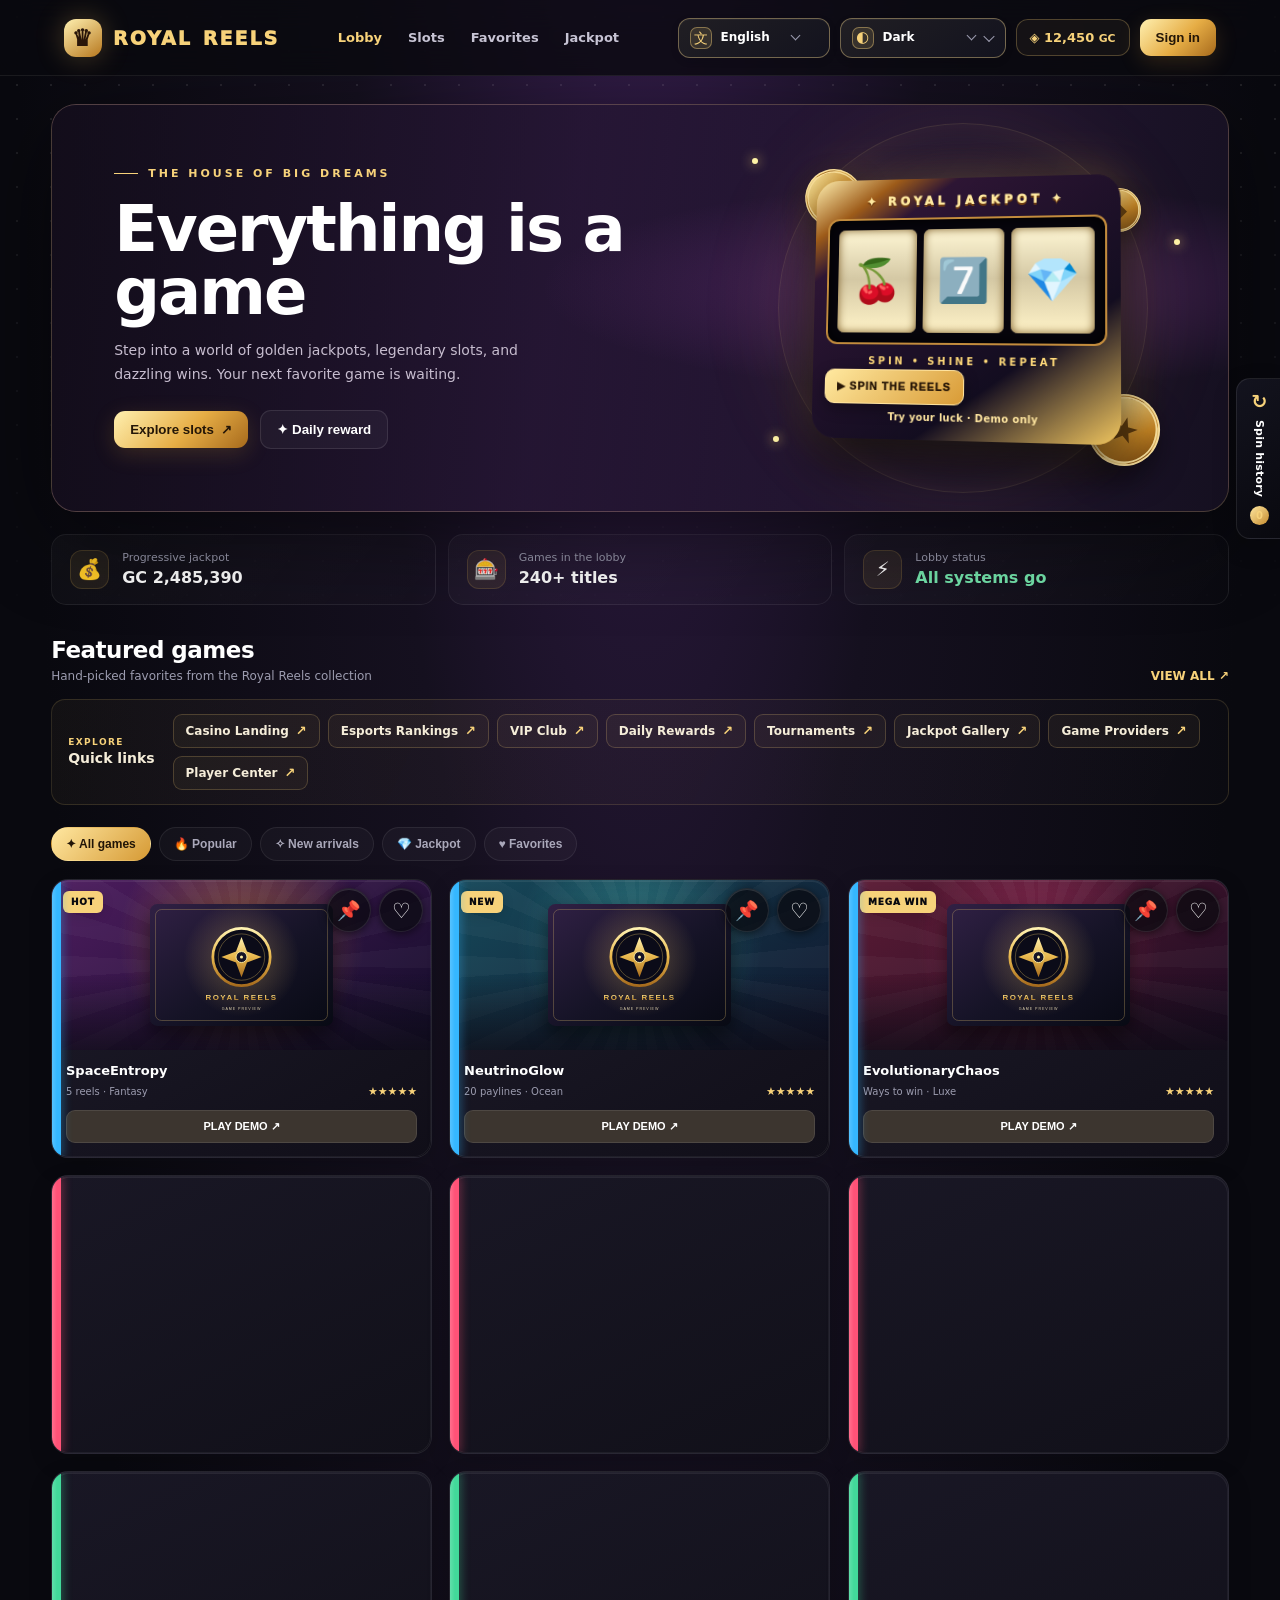
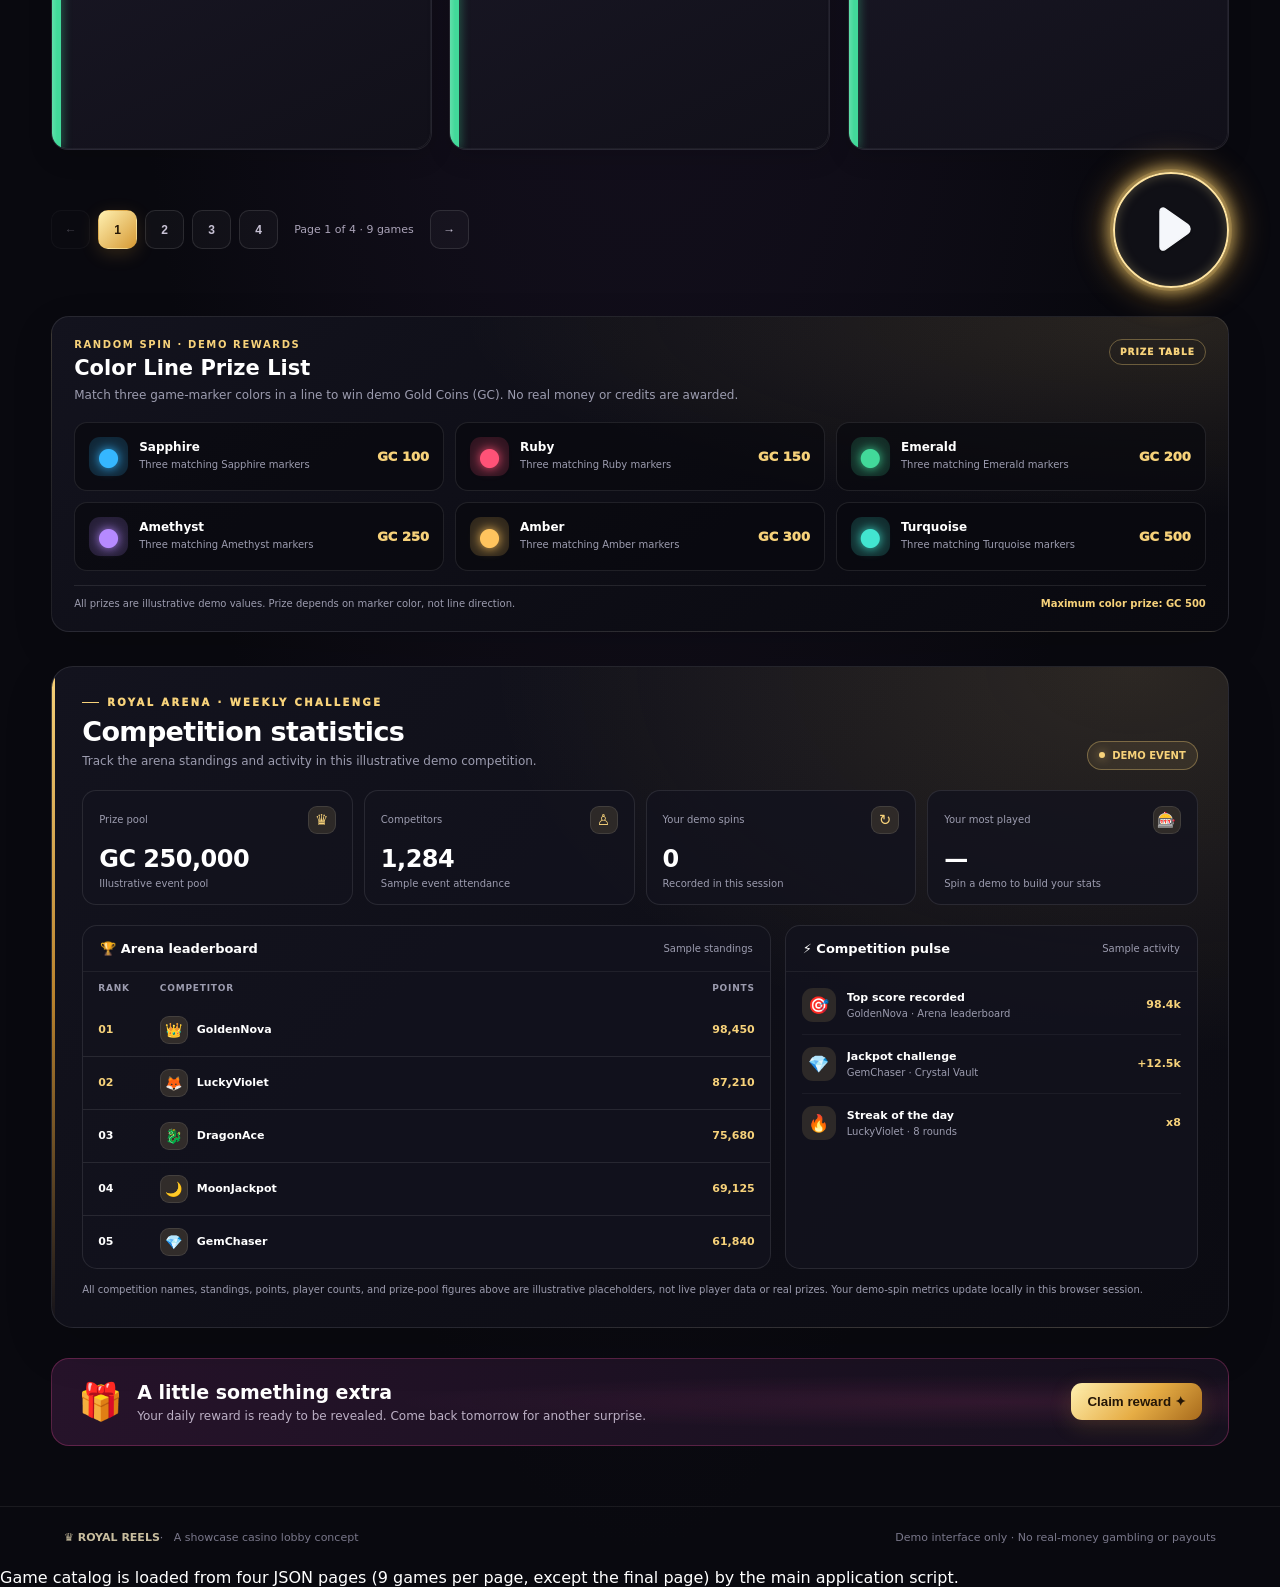
==== commit 9d8c3fba: "Add collapsible mobile workspace sidebar" ====
--- a/index.html
+++ b/index.html
@@ -299,6 +299,12 @@
 <button class="btn btn-ghost" data-i18n="close_all" id="closeAllGames" type="button"></button>
 </div>
 <aside class="workspace-sidebar" data-i18n-aria-label="games_on_the_current_catalog_page_attr1" id="workspaceSidebar">
+<button class="workspace-sidebar-toggle" id="workspaceSidebarToggle" type="button" aria-expanded="false" aria-controls="workspaceSidebarContent">
+<span class="workspace-sidebar-toggle-label">Current page games</span>
+<span class="workspace-sidebar-toggle-page" id="workspaceSidebarTogglePage">Page 1</span>
+<span class="workspace-sidebar-toggle-icon" aria-hidden="true">⌄</span>
+</button>
+<div class="workspace-sidebar-content" id="workspaceSidebarContent">
 <div class="workspace-sidebar-heading">
 <span data-i18n="current_page"></span>
 <strong data-i18n="page_1" id="workspacePageLabel"></strong>
@@ -316,6 +322,7 @@
 <div aria-live="polite" class="workspace-custom-link-list" id="workspaceCustomLinkList"></div>
 </section>
 <div aria-live="polite" class="workspace-game-list" id="workspaceGameList"></div>
+</div>
 </aside>
 </div>
 <footer>
--- a/styles.css
+++ b/styles.css
@@ -1,4411 +1,4344 @@
 /* Extracted from the original index.html. Rule order is preserved. */
-
-  :root {
-    --gold: #f7d27a;
-    --gold2: #b9822d;
-    --bg: #09090f;
-    --panel: #13131e;
-    --muted: #9c9caf;
-    --line: #ffffff12;
-    --pink: #ff4fa3;
-    --cyan: #55e6dc;
-  }
-  * {
-    box-sizing: border-box;
-  }
-  html {
-    scroll-behavior: smooth;
-  }
-  body {
-    margin: 0;
-    background: radial-gradient(ellipse at 50% -20%,#3d2057 0,#15101f 34%,#09090f 70%);
-    color: #fff;
-    font-family: Inter,ui-sans-serif,system-ui,-apple-system,Segoe UI,sans-serif;
-    overflow-x: hidden;
-  }
-  body:before {
-    content: "";
-    position: fixed;
-    inset: 0;
-    pointer-events: none;
-    z-index: -1;
-    opacity: .24;
-    background-image: radial-gradient(#fff 0.6px,transparent .8px);
-    background-size: 34px 34px;
-    mask-image: linear-gradient(to bottom,#000,transparent 75%);
-  }
-  header {
-    height: 76px;
-    display: flex;
-    align-items: center;
-    justify-content: space-between;
-    padding: 0 clamp(18px,5vw,72px);
-    border-bottom: 1px solid var(--line);
-    background: #09090fc9;
-    backdrop-filter: blur(16px);
+:root {
+  --gold: #f7d27a;
+  --gold2: #b9822d;
+  --bg: #09090f;
+  --panel: #13131e;
+  --muted: #9c9caf;
+  --line: #ffffff12;
+  --pink: #ff4fa3;
+  --cyan: #55e6dc;
+}
+* {
+  box-sizing: border-box;
+}
+html {
+  scroll-behavior: smooth;
+}
+body {
+  margin: 0;
+  background: radial-gradient(ellipse at 50% -20%,#3d2057 0,#15101f 34%,#09090f 70%);
+  color: #fff;
+  font-family: Inter,ui-sans-serif,system-ui,-apple-system,Segoe UI,sans-serif;
+  overflow-x: hidden;
+}
+body:before {
+  content: "";
+  position: fixed;
+  inset: 0;
+  pointer-events: none;
+  z-index: -1;
+  opacity: .24;
+  background-image: radial-gradient(#fff 0.6px,transparent .8px);
+  background-size: 34px 34px;
+  mask-image: linear-gradient(to bottom,#000,transparent 75%);
+}
+header {
+  height: 76px;
+  display: flex;
+  align-items: center;
+  justify-content: space-between;
+  padding: 0 clamp(18px,5vw,72px);
+  border-bottom: 1px solid var(--line);
+  background: #09090fc9;
+  backdrop-filter: blur(16px);
+  position: sticky;
+  top: 0;
+  z-index: 20;
+}
+.brand {
+  display: flex;
+  align-items: center;
+  gap: 11px;
+  font-weight: 950;
+  letter-spacing: 2px;
+  font-size: 19px;
+}
+.brand-mark {
+  width: 38px;
+  height: 38px;
+  border-radius: 12px;
+  display: grid;
+  place-items: center;
+  background: linear-gradient(145deg,#fff0b0,#b7781e);
+  color: #291509;
+  box-shadow: 0 0 28px #f7c65c44;
+  font-size: 23px;
+}
+.brand span {
+  color: var(--gold);
+}
+nav {
+  display: flex;
+  gap: 26px;
+  align-items: center;
+}
+nav a {
+  color: #c7c4d4;
+  text-decoration: none;
+  font-size: 13px;
+  font-weight: 700;
+  transition: .2s;
+}
+nav a:hover,nav a.active {
+  color: var(--gold);
+}
+.actions {
+  display: flex;
+  align-items: center;
+  gap: 10px;
+}
+.balance {
+  border: 1px solid #f7d27a44;
+  background: #f7d27a0c;
+  border-radius: 12px;
+  padding: 10px 13px;
+  color: var(--gold);
+  font-size: 13px;
+  font-weight: 800;
+}
+.btn {
+  border: 0;
+  border-radius: 11px;
+  padding: 11px 16px;
+  font-weight: 850;
+  cursor: pointer;
+  transition: transform .2s,filter .2s;
+}
+.btn:hover {
+  transform: translateY(-2px);
+  filter: brightness(1.1);
+}
+.btn-gold {
+  color: #241607;
+  background: linear-gradient(135deg,#fff0b0,#e6ad45 55%,#a76a1c);
+  box-shadow: 0 6px 22px #d59a3330;
+}
+.btn-ghost {
+  background: #ffffff0a;
+  color: #fff;
+  border: 1px solid #ffffff1a;
+}
+main {
+  max-width: 1440px;
+  margin: auto;
+  padding: 28px clamp(16px,4vw,58px) 60px;
+}
+.hero {
+  position: relative;
+  min-height: 345px;
+  border: 1px solid #f4d17c38;
+  border-radius: 25px;
+  overflow: hidden;
+  background: linear-gradient(100deg,#21152f 0%,#301b43 43%,#151020 100%);
+  box-shadow: 0 24px 90px #0007;
+  display: grid;
+  grid-template-columns: 1.1fr .9fr;
+  isolation: isolate;
+}
+.hero:before {
+  content: "";
+  position: absolute;
+  inset: 0;
+  background: radial-gradient(ellipse at 78% 45%,#b84dce45,transparent 33%),linear-gradient(90deg,#0b0910aa,transparent 80%);
+  z-index: -1;
+}
+.hero-copy {
+  padding: clamp(28px,5vw,62px);
+  align-self: center;
+  z-index: 2;
+}
+.eyebrow {
+  color: var(--gold);
+  font-size: 11px;
+  letter-spacing: 3px;
+  font-weight: 900;
+  text-transform: uppercase;
+  display: flex;
+  align-items: center;
+  gap: 10px;
+}
+.eyebrow:before {
+  content: "";
+  width: 24px;
+  height: 1px;
+  background: var(--gold);
+}
+h1 {
+  font-size: clamp(35px,5vw,64px);
+  line-height: .98;
+  letter-spacing: -2px;
+  margin: 18px 0 16px;
+  max-width: 600px;
+}
+h1 em {
+  font-style: normal;
+  background: linear-gradient(100deg,#fff6c8,#f5c65d 45%,#fff1a7);
+  -webkit-background-clip: text;
+  background-clip: text;
+  color: transparent;
+  text-shadow: 0 5px 40px #f0bd5b2b;
+}
+.hero p {
+  color: #c7bdcf;
+  line-height: 1.65;
+  max-width: 430px;
+  font-size: 14px;
+}
+.hero-cta {
+  display: flex;
+  gap: 12px;
+  align-items: center;
+  margin-top: 24px;
+}
+.hero-art {
+  position: relative;
+  display: grid;
+  place-items: center;
+  min-height: 300px;
+  perspective: 800px;
+}
+.halo {
+  position: absolute;
+  width: min(34vw,370px);
+  aspect-ratio: 1;
+  border-radius: 50%;
+  background: radial-gradient(circle,#f4c45a30,transparent 66%);
+  border: 1px solid #f7d27a24;
+  box-shadow: 0 0 90px #d58b3d18,inset 0 0 50px #e9ad5420;
+}
+.coin {
+  position: absolute;
+  width: 80px;
+  height: 80px;
+  border-radius: 50%;
+  display: grid;
+  place-items: center;
+  background: linear-gradient(145deg,#fff0a9,#c78624 60%,#71420d);
+  border: 5px double #ffe5a0;
+  color: #58350a;
+  font-size: 38px;
+  box-shadow: 0 15px 35px #0007;
+  animation: float 4s ease-in-out infinite;
+}
+.coin.c1 {
+  top: 13%;
+  left: 18%;
+  transform: rotate(-18deg) scale(.72);
+  animation-delay: -1s;
+}
+.coin.c2 {
+  bottom: 10%;
+  right: 12%;
+  transform: rotate(15deg) scale(.9);
+  animation-delay: -2s;
+}
+.coin.c3 {
+  top: 16%;
+  right: 13%;
+  transform: scale(.55);
+  animation-delay: -3s;
+}
+.slot-machine {
+  position: relative;
+  z-index: 2;
+  width: min(78%,310px);
+  padding: 13px;
+  border-radius: 24px;
+  background: linear-gradient(145deg,#ffefae,#9d5b19 13%,#2d1534 22%,#130d20 70%,#f2c75f 100%);
+  box-shadow: 0 25px 50px #000a,0 0 45px #f2bc5340;
+  transform: rotateY(-9deg) rotateX(4deg);
+  animation: machine 6s ease-in-out infinite;
+}
+.slot-top {
+  text-align: center;
+  font-weight: 1000;
+  letter-spacing: 4px;
+  color: #ffe9a0;
+  text-shadow: 0 2px #6e3d12;
+  font-size: 12px;
+  padding: 3px 0 10px;
+}
+.reels {
+  display: flex;
+  gap: 7px;
+  padding: 10px;
+  background: #07050d;
+  border: 2px solid #c38c3d;
+  border-radius: 12px;
+  box-shadow: inset 0 0 18px #000;
+}
+.reel {
+  flex: 1;
+  height: 105px;
+  border-radius: 7px;
+  background: linear-gradient(#fff7d5,#d4c8a4 48%,#fff3c8);
+  display: grid;
+  place-items: center;
+  font-size: 43px;
+  box-shadow: inset 0 0 10px #7a5a25;
+  overflow: hidden;
+}
+.machine-bottom {
+  text-align: center;
+  font-size: 10px;
+  letter-spacing: 3px;
+  color: #ffda7a;
+  font-weight: 900;
+  padding: 11px 0 3px;
+}
+.hero-spin-row {
+  display: flex;
+  gap: 9px;
+  align-items: center;
+  margin-top: 9px;
+}
+.hero-spin-btn {
+  flex: 1;
+  border: 1px solid #ffe4a0;
+  border-radius: 10px;
+  padding: 10px 12px;
+  background: linear-gradient(135deg,#ffe9a0,#d99b36);
+  color: #281707;
+  font-size: 11px;
+  font-weight: 950;
+  letter-spacing: 1px;
+  cursor: pointer;
+  box-shadow: 0 5px 15px #0005;
+  transition: transform .18s,filter .18s;
+}
+.hero-spin-btn:hover:not(:disabled) {
+  transform: translateY(-2px);
+  filter: brightness(1.08);
+}
+.hero-spin-btn:disabled {
+  opacity: .7;
+  cursor: wait;
+}
+.hero-spin-result {
+  min-height: 15px;
+  text-align: center;
+  color: #ffe6a0;
+  font-size: 10px;
+  font-weight: 800;
+  margin-top: 7px;
+  letter-spacing: .3px;
+}
+.slot-machine.is-spinning .reel {
+  animation: heroReelSpin .18s linear infinite;
+  filter: blur(1px);
+}
+.slot-machine.is-winning {
+  box-shadow: 0 25px 50px #000a,0 0 38px #f2bc5377,0 0 0 2px #ffe9a0;
+}
+@keyframes heroReelSpin {
+  0% {
+    transform: translateY(-9px);
+  }
+  50% {
+    transform: translateY(8px);
+  }
+  100% {
+    transform: translateY(-9px);
+  }
+}
+@media(prefers-reduced-motion:reduce) {
+  .slot-machine.is-spinning .reel {
+    animation-duration: .01ms;
+  }
+}
+.light {
+  position: absolute;
+  width: 6px;
+  height: 6px;
+  background: #fff4a6;
+  border-radius: 50%;
+  box-shadow: 0 0 12px #ffd86c;
+  animation: blink 1.5s infinite alternate;
+}
+.light.l1 {
+  top: 13%;
+  left: 10%;
+}
+.light.l2 {
+  top: 33%;
+  right: 9%;
+  animation-delay: .6s;
+}
+.light.l3 {
+  bottom: 17%;
+  left: 14%;
+  animation-delay: .9s;
+}
+@keyframes float {
+  0%,100% {
+    translate: 0 0;
+  }
+  50% {
+    translate: 0 -13px;
+  }
+}
+@keyframes machine {
+  0%,100% {
+    transform: rotateY(-9deg) rotateX(4deg) translateY(0);
+  }
+  50% {
+    transform: rotateY(-4deg) rotateX(1deg) translateY(-8px);
+  }
+}
+@keyframes blink {
+  from {
+    opacity: .3;
+  }
+  to {
+    opacity: 1;
+  }
+}
+.stats {
+  display: grid;
+  grid-template-columns: repeat(3,1fr);
+  gap: 12px;
+  margin: 22px 0 32px;
+}
+.stat {
+  border: 1px solid var(--line);
+  border-radius: 15px;
+  background: linear-gradient(130deg,#ffffff08,#ffffff02);
+  padding: 15px 18px;
+  display: flex;
+  align-items: center;
+  gap: 13px;
+}
+.stat-icon {
+  width: 39px;
+  height: 39px;
+  display: grid;
+  place-items: center;
+  background: #f5c75d14;
+  border: 1px solid #f5c75d28;
+  border-radius: 12px;
+  font-size: 20px;
+}
+.stat small {
+  display: block;
+  color: var(--muted);
+  font-size: 11px;
+  margin-bottom: 4px;
+}
+.stat strong {
+  font-size: 16px;
+}
+.section-head {
+  display: flex;
+  align-items: end;
+  justify-content: space-between;
+  gap: 16px;
+  margin: 28px 0 16px;
+}
+.section-head h2 {
+  margin: 0;
+  font-size: 23px;
+  letter-spacing: -.5px;
+}
+.section-head p {
+  margin: 6px 0 0;
+  color: var(--muted);
+  font-size: 12px;
+}
+.view-all {
+  color: var(--gold);
+  font-size: 12px;
+  font-weight: 800;
+  text-decoration: none;
+  white-space: nowrap;
+}
+.filters {
+  display: flex;
+  gap: 8px;
+  flex-wrap: wrap;
+  margin-bottom: 18px;
+}
+.filter {
+  background: #ffffff08;
+  border: 1px solid #ffffff14;
+  color: #aaa8ba;
+  border-radius: 999px;
+  padding: 9px 14px;
+  font-size: 12px;
+  font-weight: 800;
+  cursor: pointer;
+}
+.filter.active {
+  color: #211507;
+  background: linear-gradient(135deg,#ffe7a0,#d69a35);
+  border-color: transparent;
+}
+.games {
+  display: grid;
+  grid-template-columns: repeat(4,minmax(0,1fr));
+  gap: 17px;
+}
+.game {
+  min-width: 0;
+  position: relative;
+  border: 1px solid #ffffff13;
+  border-radius: 17px;
+  overflow: hidden;
+  background: #14131e;
+  transition: transform .25s,border-color .25s,box-shadow .25s;
+  cursor: pointer;
+  transform-style: preserve-3d;
+}
+.game:hover {
+  transform: none;
+  border-color: #f7d27a75;
+  box-shadow: 0 12px 28px #0007;
+}
+.game-art {
+  height: 170px;
+  display: grid;
+  place-items: center;
+  position: relative;
+  overflow: hidden;
+  background: radial-gradient(circle at 50% 35%,var(--glow),transparent 56%),linear-gradient(145deg,var(--c1),var(--c2));
+}
+.game-art:before {
+  content: "";
+  position: absolute;
+  inset: -40%;
+  background: repeating-conic-gradient(from 0deg at 50% 50%,#ffffff08 0deg 7deg,transparent 7deg 14deg);
+  animation: spin 35s linear infinite;
+}
+.game-art:after {
+  content: "";
+  position: absolute;
+  inset: 0;
+  background: linear-gradient(180deg,transparent 55%,#0d0b15b8);
+}
+@keyframes spin {
+  to {
+    transform: rotate(360deg);
+  }
+}
+.game-symbol {
+  width: min(78%,240px);
+  height: 72%;
+  max-height: 190px;
+  object-fit: contain;
+  filter: drop-shadow(0 9px 10px #0008);
+  z-index: 1;
+  transition: transform .3s;
+}
+.game:hover .game-symbol {
+  transform: scale(1.06) translateY(-4px);
+}
+.game-badge {
+  position: absolute;
+  z-index: 2;
+  top: 11px;
+  left: 11px;
+  font-size: 9px;
+  font-weight: 950;
+  letter-spacing: .8px;
+  padding: 6px 8px;
+  border-radius: 6px;
+  background: #f7d27a;
+  color: #241707;
+}
+.heart {
+  position: absolute;
+  right: 10px;
+  top: 9px;
+  z-index: 3;
+  border: 1px solid #ffffff30;
+  background: #08071080;
+  color: #fff;
+  border-radius: 50%;
+  width: 30px;
+  height: 30px;
+  cursor: pointer;
+  font-size: 15px;
+}
+.heart.saved {
+  color: #ff5d9d;
+  background: #40182d;
+}
+.game-info {
+  padding: 13px 14px 14px;
+}
+.game-title {
+  font-size: 13px;
+  font-weight: 850;
+  white-space: nowrap;
+  overflow: hidden;
+  text-overflow: ellipsis;
+}
+.game-meta {
+  display: flex;
+  justify-content: space-between;
+  align-items: center;
+  color: #a6a2b6;
+  font-size: 10px;
+  margin-top: 7px;
+}
+.game-meta strong {
+  color: var(--gold);
+  font-size: 11px;
+}
+.play {
+  width: 100%;
+  margin-top: 12px;
+  padding: 9px;
+  border-radius: 9px;
+  background: #ffffff0a;
+  border: 1px solid #ffffff16;
+  color: #fff;
+  font-size: 11px;
+  font-weight: 850;
+  cursor: pointer;
+}
+.game:hover .play {
+  background: linear-gradient(100deg,#f8dc8c,#c78b2d);
+  color: #211507;
+  border-color: transparent;
+}
+.promo {
+  margin-top: 30px;
+  border: 1px solid #ff4fa344;
+  border-radius: 18px;
+  padding: 22px 26px;
+  display: flex;
+  align-items: center;
+  justify-content: space-between;
+  gap: 20px;
+  background: radial-gradient(ellipse at 80% 50%,#ff4fa31b,transparent 45%),linear-gradient(100deg,#26132a,#15101d);
+}
+.promo h3 {
+  margin: 0 0 6px;
+  font-size: 19px;
+}
+.promo p {
+  margin: 0;
+  color: #bcb0c5;
+  font-size: 12px;
+}
+.promo .spark {
+  font-size: 36px;
+  margin-right: 14px;
+}
+.promo-left {
+  display: flex;
+  align-items: center;
+}
+footer {
+  border-top: 1px solid var(--line);
+  padding: 24px clamp(18px,5vw,72px);
+  display: flex;
+  justify-content: space-between;
+  gap: 20px;
+  color: #79778a;
+  font-size: 11px;
+}
+footer strong {
+  color: #c8bd9e;
+}
+.toast {
+  position: fixed;
+  bottom: 22px;
+  left: 50%;
+  transform: translate(-50%,20px);
+  opacity: 0;
+  pointer-events: none;
+  z-index: 99;
+  background: #21192c;
+  border: 1px solid #f7d27a66;
+  color: #fff;
+  padding: 13px 42px 13px 18px;
+  border-radius: 12px;
+  box-shadow: 0 12px 40px #0009;
+  font-size: 13px;
+  transition: opacity .25s,transform .25s;
+  max-width: min(92vw,680px);
+  text-align: center;
+}
+.toast.show {
+  opacity: 1;
+  transform: translate(-50%,0);
+  pointer-events: auto;
+}
+.toast-close {
+  position: absolute;
+  right: 7px;
+  top: 50%;
+  transform: translateY(-50%);
+  width: 28px;
+  height: 28px;
+  border: 1px solid #ffffff30;
+  border-radius: 8px;
+  background: #ffffff12;
+  color: #fff;
+  font-size: 19px;
+  line-height: 1;
+  cursor: pointer;
+}
+.toast-close:hover {
+  background: #ffffff28;
+}
+.toast.win-toast {
+  border-color: #ffe27c;
+  box-shadow: 0 0 0 2px #ffd65d38,0 0 30px #ffc83d55,0 12px 40px #000b;
+  color: #fff4c4;
+  font-weight: 850;
+}
+.modal-backdrop {
+  position: fixed;
+  inset: 0;
+  z-index: 100;
+  background: #05040be8;
+  backdrop-filter: blur(12px);
+  display: none;
+  align-items: center;
+  justify-content: center;
+  padding: 18px;
+  opacity: 0;
+  transition: opacity .22s;
+}
+.modal-backdrop.open {
+  display: flex;
+  opacity: 1;
+}
+.game-modal {
+  position: relative;
+  width: min(680px,100%);
+  max-height: min(90vh,760px);
+  overflow: auto;
+  border: 1px solid #f7d27a55;
+  border-radius: 24px;
+  background: radial-gradient(ellipse at 50% 0%,#47235c 0,#171321 48%,#0d0b14 100%);
+  box-shadow: 0 30px 100px #000c;
+  transform: translateY(14px) scale(.98);
+  transition: transform .22s;
+}
+.modal-backdrop.open .game-modal {
+  transform: translateY(0) scale(1);
+}
+.modal-close {
+  position: absolute;
+  right: 15px;
+  top: 15px;
+  z-index: 5;
+  width: 38px;
+  height: 38px;
+  border-radius: 50%;
+  border: 1px solid #ffffff30;
+  background: #090711b8;
+  color: white;
+  font-size: 23px;
+  cursor: pointer;
+}
+.modal-hero {
+  position: relative;
+  min-height: 245px;
+  display: grid;
+  place-items: center;
+  overflow: hidden;
+  background: radial-gradient(circle at 50% 45%,var(--glow,#f6c85d55),transparent 42%),linear-gradient(135deg,var(--c1,#39204b),var(--c2,#100d1c));
+}
+.modal-hero:before {
+  content: "";
+  position: absolute;
+  inset: -40%;
+  background: repeating-conic-gradient(from 0deg at 50% 50%,#ffffff09 0deg 6deg,transparent 6deg 13deg);
+  animation: spin 38s linear infinite;
+}
+.modal-symbol {
+  position: relative;
+  z-index: 1;
+  font-size: 112px;
+  filter: drop-shadow(0 15px 18px #0009);
+  animation: modalFloat 3.2s ease-in-out infinite;
+}
+.modal-thumbnail {
+  position: relative;
+  z-index: 1;
+  display: block;
+  width: min(76%,300px);
+  height: 170px;
+  object-fit: contain;
+  filter: drop-shadow(0 15px 18px #0009);
+  animation: modalFloat 3.2s ease-in-out infinite;
+  border-radius: 10px;
+}
+#gameWorkspace .modal-thumbnail {
+  width: min(78%,340px);
+  height: 150px;
+}
+@media(max-width:700px) {
+  #gameWorkspace .modal-thumbnail {
+    height: 120px;
+  }
+}
+@keyframes modalFloat {
+  0%,100% {
+    transform: translateY(0) rotate(-3deg);
+  }
+  50% {
+    transform: translateY(-10px) rotate(3deg);
+  }
+}
+.modal-copy {
+  padding: 25px clamp(20px,5vw,38px) 32px;
+}
+.modal-kicker {
+  font-size: 10px;
+  font-weight: 950;
+  letter-spacing: 2.5px;
+  color: var(--gold);
+  text-transform: uppercase;
+}
+.modal-copy h2 {
+  font-size: clamp(25px,4vw,35px);
+  margin: 9px 0 8px;
+  letter-spacing: -1px;
+}
+.modal-copy p {
+  color: #bcb5c9;
+  line-height: 1.65;
+  font-size: 13px;
+  margin: 0;
+  max-width: 540px;
+}
+.modal-details {
+  display: flex;
+  gap: 9px;
+  flex-wrap: wrap;
+  margin: 18px 0 22px;
+}
+.modal-chip {
+  border: 1px solid #ffffff18;
+  background: #ffffff08;
+  border-radius: 9px;
+  padding: 9px 11px;
+  color: #d8d2e2;
+  font-size: 11px;
+}
+.modal-actions {
+  display: flex;
+  gap: 10px;
+  flex-wrap: wrap;
+}
+.modal-actions .btn {
+  min-width: 135px;
+}
+.demo-stage {
+  display: none;
+  margin-top: 18px;
+  border: 1px solid #f7d27a30;
+  border-radius: 14px;
+  padding: 17px;
+  background: #08070dbb;
+  text-align: center;
+}
+.demo-stage.visible {
+  display: block;
+}
+.demo-reels {
+  display: flex;
+  justify-content: center;
+  gap: 8px;
+  margin: 12px 0;
+}
+.demo-reel {
+  width: 68px;
+  height: 72px;
+  display: grid;
+  place-items: center;
+  border-radius: 10px;
+  background: linear-gradient(#fff4cb,#d4b96f);
+  color: #241707;
+  font-size: 32px;
+  box-shadow: inset 0 0 10px #7a5a25;
+}
+.demo-note {
+  font-size: 11px;
+  color: #aaa1b9;
+}
+.workspace-toolbar {
+  position: fixed;
+  right: 12px;
+  top: 12px;
+  z-index: 99999;
+  display: flex;
+  align-items: center;
+  gap: 10px;
+  padding: 8px 10px 8px 13px;
+  border: 1px solid #f7d27a55;
+  border-radius: 12px;
+  background: #100d1beF;
+  box-shadow: 0 10px 35px #0008;
+  pointer-events: auto;
+  color: #e9d7a4;
+  font-size: 10px;
+  font-weight: 900;
+  letter-spacing: 1px;
+}
+.workspace-toolbar .btn {
+  font-size: 11px;
+  padding: 9px 12px;
+}
+@media(max-width:700px) {
+  .workspace-toolbar {
     position: sticky;
     top: 0;
-    z-index: 20;
-  }
-  .brand {
-    display: flex;
-    align-items: center;
-    gap: 11px;
-    font-weight: 950;
-    letter-spacing: 2px;
-    font-size: 19px;
-  }
-  .brand-mark {
-    width: 38px;
-    height: 38px;
-    border-radius: 12px;
-    display: grid;
-    place-items: center;
-    background: linear-gradient(145deg,#fff0b0,#b7781e);
-    color: #291509;
-    box-shadow: 0 0 28px #f7c65c44;
-    font-size: 23px;
-  }
-  .brand span {
-    color: var(--gold);
-  }
-  nav {
-    display: flex;
-    gap: 26px;
-    align-items: center;
-  }
-  nav a {
-    color: #c7c4d4;
-    text-decoration: none;
-    font-size: 13px;
-    font-weight: 700;
-    transition: .2s;
-  }
-  nav a:hover,nav a.active {
-    color: var(--gold);
-  }
-  .actions {
-    display: flex;
-    align-items: center;
-    gap: 10px;
-  }
-  .balance {
-    border: 1px solid #f7d27a44;
-    background: #f7d27a0c;
-    border-radius: 12px;
-    padding: 10px 13px;
-    color: var(--gold);
-    font-size: 13px;
-    font-weight: 800;
-  }
-  .btn {
-    border: 0;
-    border-radius: 11px;
-    padding: 11px 16px;
-    font-weight: 850;
-    cursor: pointer;
-    transition: transform .2s,filter .2s;
-  }
-  .btn:hover {
-    transform: translateY(-2px);
-    filter: brightness(1.1);
-  }
-  .btn-gold {
-    color: #241607;
-    background: linear-gradient(135deg,#fff0b0,#e6ad45 55%,#a76a1c);
-    box-shadow: 0 6px 22px #d59a3330;
-  }
-  .btn-ghost {
-    background: #ffffff0a;
-    color: #fff;
-    border: 1px solid #ffffff1a;
-  }
-  main {
-    max-width: 1440px;
-    margin: auto;
-    padding: 28px clamp(16px,4vw,58px) 60px;
-  }
-  .hero {
-    position: relative;
-    min-height: 345px;
-    border: 1px solid #f4d17c38;
-    border-radius: 25px;
-    overflow: hidden;
-    background: linear-gradient(100deg,#21152f 0%,#301b43 43%,#151020 100%);
-    box-shadow: 0 24px 90px #0007;
-    display: grid;
-    grid-template-columns: 1.1fr .9fr;
-    isolation: isolate;
-  }
-  .hero:before {
-    content: "";
-    position: absolute;
-    inset: 0;
-    background: radial-gradient(ellipse at 78% 45%,#b84dce45,transparent 33%),linear-gradient(90deg,#0b0910aa,transparent 80%);
-    z-index: -1;
-  }
-  .hero-copy {
-    padding: clamp(28px,5vw,62px);
-    align-self: center;
-    z-index: 2;
-  }
-  .eyebrow {
-    color: var(--gold);
-    font-size: 11px;
-    letter-spacing: 3px;
-    font-weight: 900;
-    text-transform: uppercase;
-    display: flex;
-    align-items: center;
-    gap: 10px;
-  }
-  .eyebrow:before {
-    content: "";
-    width: 24px;
-    height: 1px;
-    background: var(--gold);
-  }
-  h1 {
-    font-size: clamp(35px,5vw,64px);
-    line-height: .98;
-    letter-spacing: -2px;
-    margin: 18px 0 16px;
-    max-width: 600px;
-  }
-  h1 em {
-    font-style: normal;
-    background: linear-gradient(100deg,#fff6c8,#f5c65d 45%,#fff1a7);
-    -webkit-background-clip: text;
-    background-clip: text;
-    color: transparent;
-    text-shadow: 0 5px 40px #f0bd5b2b;
-  }
-  .hero p {
-    color: #c7bdcf;
-    line-height: 1.65;
-    max-width: 430px;
-    font-size: 14px;
-  }
-  .hero-cta {
-    display: flex;
-    gap: 12px;
-    align-items: center;
-    margin-top: 24px;
-  }
-  .hero-art {
-    position: relative;
-    display: grid;
-    place-items: center;
-    min-height: 300px;
-    perspective: 800px;
-  }
-  .halo {
-    position: absolute;
-    width: min(34vw,370px);
-    aspect-ratio: 1;
-    border-radius: 50%;
-    background: radial-gradient(circle,#f4c45a30,transparent 66%);
-    border: 1px solid #f7d27a24;
-    box-shadow: 0 0 90px #d58b3d18,inset 0 0 50px #e9ad5420;
-  }
-  .coin {
-    position: absolute;
-    width: 80px;
-    height: 80px;
-    border-radius: 50%;
-    display: grid;
-    place-items: center;
-    background: linear-gradient(145deg,#fff0a9,#c78624 60%,#71420d);
-    border: 5px double #ffe5a0;
-    color: #58350a;
-    font-size: 38px;
-    box-shadow: 0 15px 35px #0007;
-    animation: float 4s ease-in-out infinite;
-  }
-  .coin.c1 {
-    top: 13%;
-    left: 18%;
-    transform: rotate(-18deg) scale(.72);
-    animation-delay: -1s;
-  }
-  .coin.c2 {
-    bottom: 10%;
-    right: 12%;
-    transform: rotate(15deg) scale(.9);
-    animation-delay: -2s;
-  }
-  .coin.c3 {
-    top: 16%;
-    right: 13%;
-    transform: scale(.55);
-    animation-delay: -3s;
-  }
-  .slot-machine {
-    position: relative;
-    z-index: 2;
-    width: min(78%,310px);
-    padding: 13px;
-    border-radius: 24px;
-    background: linear-gradient(145deg,#ffefae,#9d5b19 13%,#2d1534 22%,#130d20 70%,#f2c75f 100%);
-    box-shadow: 0 25px 50px #000a,0 0 45px #f2bc5340;
-    transform: rotateY(-9deg) rotateX(4deg);
-    animation: machine 6s ease-in-out infinite;
-  }
-  .slot-top {
-    text-align: center;
-    font-weight: 1000;
-    letter-spacing: 4px;
-    color: #ffe9a0;
-    text-shadow: 0 2px #6e3d12;
-    font-size: 12px;
-    padding: 3px 0 10px;
-  }
-  .reels {
-    display: flex;
-    gap: 7px;
-    padding: 10px;
-    background: #07050d;
-    border: 2px solid #c38c3d;
-    border-radius: 12px;
-    box-shadow: inset 0 0 18px #000;
-  }
-  .reel {
-    flex: 1;
-    height: 105px;
-    border-radius: 7px;
-    background: linear-gradient(#fff7d5,#d4c8a4 48%,#fff3c8);
-    display: grid;
-    place-items: center;
-    font-size: 43px;
-    box-shadow: inset 0 0 10px #7a5a25;
-    overflow: hidden;
-  }
-  .machine-bottom {
-    text-align: center;
-    font-size: 10px;
-    letter-spacing: 3px;
-    color: #ffda7a;
-    font-weight: 900;
-    padding: 11px 0 3px;
-  }
-  .hero-spin-row {
-    display: flex;
-    gap: 9px;
-    align-items: center;
-    margin-top: 9px;
-  }
-  .hero-spin-btn {
-    flex: 1;
-    border: 1px solid #ffe4a0;
-    border-radius: 10px;
-    padding: 10px 12px;
-    background: linear-gradient(135deg,#ffe9a0,#d99b36);
-    color: #281707;
-    font-size: 11px;
-    font-weight: 950;
-    letter-spacing: 1px;
-    cursor: pointer;
-    box-shadow: 0 5px 15px #0005;
-    transition: transform .18s,filter .18s;
-  }
-  .hero-spin-btn:hover:not(:disabled) {
-    transform: translateY(-2px);
-    filter: brightness(1.08);
-  }
-  .hero-spin-btn:disabled {
-    opacity: .7;
-    cursor: wait;
-  }
-  .hero-spin-result {
-    min-height: 15px;
-    text-align: center;
-    color: #ffe6a0;
-    font-size: 10px;
-    font-weight: 800;
-    margin-top: 7px;
-    letter-spacing: .3px;
-  }
-  .slot-machine.is-spinning .reel {
-    animation: heroReelSpin .18s linear infinite;
+    right: auto;
+    align-self: flex-end;
+    margin: 0 0 10px;
+    flex-shrink: 0;
+  }
+}
+/* Reel-spin transition between catalog pages */
+.games.page-spinning {
+  pointer-events: none;
+}
+.games.page-spinning .game {
+  animation: catalogReelSpin .72s cubic-bezier(.18,.72,.22,1) both;
+  animation-delay: calc(var(--spin-index,0)*28ms);
+  transform-origin: 50% 50%;
+  backface-visibility: hidden;
+}
+.games.page-spinning .game .game-art {
+  animation: reelArtBlur .72s ease-in-out both;
+  animation-delay: calc(var(--spin-index,0)*28ms);
+}
+@keyframes catalogReelSpin {
+  0% {
+    transform: perspective(900px) rotateX(0) rotateY(0) translateY(0) scale(1);
+    filter: blur(0);
+    opacity: 1;
+  }
+  35% {
+    transform: perspective(900px) rotateX(55deg) rotateY(8deg) translateY(-18px) scale(.94);
+    filter: blur(3px);
+    opacity: .65;
+  }
+  65% {
+    transform: perspective(900px) rotateX(-48deg) rotateY(-6deg) translateY(18px) scale(.94);
+    filter: blur(3px);
+    opacity: .65;
+  }
+  100% {
+    transform: perspective(900px) rotateX(0) rotateY(0) translateY(0) scale(1);
+    filter: blur(0);
+    opacity: 1;
+  }
+}
+@keyframes reelArtBlur {
+  0%,100% {
+    filter: blur(0);
+  }
+  40%,60% {
+    filter: blur(5px) brightness(1.35);
+  }
+}
+@media(prefers-reduced-motion:reduce) {
+  .games.page-spinning .game,.games.page-spinning .game .game-art {
+    animation-duration: .01ms !important;
+    animation-delay: 0ms !important;
+  }
+}
+/* Whole-column 3D reel rotation on page changes */
+.games {
+  transform-style: preserve-3d;
+  perspective: 1500px;
+}
+.games .game {
+  --col-index: 0;
+  --row-index: 0;
+}
+.games.page-spinning .game {
+  animation: columnReelRotate .92s cubic-bezier(.22,.75,.25,1) both;
+  animation-delay: calc(var(--col-index)*100ms + var(--row-index)*35ms);
+  backface-visibility: hidden;
+}
+.games.page-spinning .game .game-symbol {
+  animation: columnSymbolRoll .92s ease-in-out both;
+}
+@keyframes columnReelRotate {
+  0% {
+    opacity: 1;
+    transform: perspective(1200px) rotateY(0deg) rotateX(0deg) translateZ(0) scale(1);
+    filter: blur(0);
+  }
+  22% {
+    opacity: .95;
+    transform: perspective(1200px) rotateY(calc((var(--col-index) - 1)*-34deg)) rotateX(38deg) translateZ(30px) scale(.97);
     filter: blur(1px);
   }
-  .slot-machine.is-winning {
-    box-shadow: 0 25px 50px #000a,0 0 38px #f2bc5377,0 0 0 2px #ffe9a0;
-  }
-  @keyframes heroReelSpin {
+  48% {
+    opacity: .22;
+    transform: perspective(1200px) rotateY(calc((var(--col-index) - 1)*-82deg)) rotateX(90deg) translateZ(-45px) scale(.86);
+    filter: blur(4px);
+  }
+  68% {
+    opacity: .18;
+    transform: perspective(1200px) rotateY(calc((var(--col-index) - 1)*76deg)) rotateX(-68deg) translateZ(-20px) scale(.9);
+    filter: blur(3px);
+  }
+  100% {
+    opacity: 1;
+    transform: perspective(1200px) rotateY(0deg) rotateX(0deg) translateZ(0) scale(1);
+    filter: blur(0);
+  }
+}
+@keyframes columnSymbolRoll {
+  0% {
+    transform: translateZ(24px) rotateY(0) rotateX(0) scale(1);
+  }
+  35% {
+    transform: translateZ(24px) rotateY(150deg) rotateX(200deg) scale(.7);
+  }
+  70% {
+    transform: translateZ(24px) rotateY(360deg) rotateX(410deg) scale(.8);
+  }
+  100% {
+    transform: translateZ(24px) rotateY(360deg) rotateX(720deg) scale(1);
+  }
+}
+@media(max-width:700px) {
+  .games.page-spinning .game {
+    animation-name: mobileColumnReel;
+    animation-duration: .78s;
+  }
+  @keyframes mobileColumnReel {
     0% {
-      transform: translateY(-9px);
-    }
-    50% {
-      transform: translateY(8px);
-    }
-    100% {
-      transform: translateY(-9px);
-    }
-  }
-  @media(prefers-reduced-motion:reduce) {
-    .slot-machine.is-spinning .reel {
-      animation-duration: .01ms;
-    }
-  }
-  .light {
-    position: absolute;
-    width: 6px;
-    height: 6px;
-    background: #fff4a6;
-    border-radius: 50%;
-    box-shadow: 0 0 12px #ffd86c;
-    animation: blink 1.5s infinite alternate;
-  }
-  .light.l1 {
-    top: 13%;
-    left: 10%;
-  }
-  .light.l2 {
-    top: 33%;
-    right: 9%;
-    animation-delay: .6s;
-  }
-  .light.l3 {
-    bottom: 17%;
-    left: 14%;
-    animation-delay: .9s;
-  }
-  @keyframes float {
-    0%,100% {
-      translate: 0 0;
-    }
-    50% {
-      translate: 0 -13px;
-    }
-  }
-  @keyframes machine {
-    0%,100% {
-      transform: rotateY(-9deg) rotateX(4deg) translateY(0);
-    }
-    50% {
-      transform: rotateY(-4deg) rotateX(1deg) translateY(-8px);
-    }
-  }
-  @keyframes blink {
-    from {
-      opacity: .3;
-    }
-    to {
       opacity: 1;
-    }
-  }
-  .stats {
-    display: grid;
-    grid-template-columns: repeat(3,1fr);
-    gap: 12px;
-    margin: 22px 0 32px;
-  }
-  .stat {
-    border: 1px solid var(--line);
-    border-radius: 15px;
-    background: linear-gradient(130deg,#ffffff08,#ffffff02);
-    padding: 15px 18px;
-    display: flex;
-    align-items: center;
-    gap: 13px;
-  }
-  .stat-icon {
-    width: 39px;
-    height: 39px;
-    display: grid;
-    place-items: center;
-    background: #f5c75d14;
-    border: 1px solid #f5c75d28;
-    border-radius: 12px;
-    font-size: 20px;
-  }
-  .stat small {
-    display: block;
-    color: var(--muted);
-    font-size: 11px;
-    margin-bottom: 4px;
-  }
-  .stat strong {
-    font-size: 16px;
-  }
-  .section-head {
-    display: flex;
-    align-items: end;
-    justify-content: space-between;
-    gap: 16px;
-    margin: 28px 0 16px;
-  }
-  .section-head h2 {
-    margin: 0;
-    font-size: 23px;
-    letter-spacing: -.5px;
-  }
-  .section-head p {
-    margin: 6px 0 0;
-    color: var(--muted);
-    font-size: 12px;
-  }
-  .view-all {
-    color: var(--gold);
-    font-size: 12px;
-    font-weight: 800;
-    text-decoration: none;
-    white-space: nowrap;
-  }
-  .filters {
-    display: flex;
-    gap: 8px;
-    flex-wrap: wrap;
-    margin-bottom: 18px;
-  }
-  .filter {
-    background: #ffffff08;
-    border: 1px solid #ffffff14;
-    color: #aaa8ba;
-    border-radius: 999px;
-    padding: 9px 14px;
-    font-size: 12px;
-    font-weight: 800;
-    cursor: pointer;
-  }
-  .filter.active {
-    color: #211507;
-    background: linear-gradient(135deg,#ffe7a0,#d69a35);
-    border-color: transparent;
-  }
-  .games {
-    display: grid;
-    grid-template-columns: repeat(4,minmax(0,1fr));
-    gap: 17px;
-  }
-  .game {
-    min-width: 0;
-    position: relative;
-    border: 1px solid #ffffff13;
-    border-radius: 17px;
-    overflow: hidden;
-    background: #14131e;
-    transition: transform .25s,border-color .25s,box-shadow .25s;
-    cursor: pointer;
-    transform-style: preserve-3d;
-  }
-  .game:hover {
-    transform: none;
-    border-color: #f7d27a75;
-    box-shadow: 0 12px 28px #0007;
-  }
-  .game-art {
-    height: 170px;
-    display: grid;
-    place-items: center;
-    position: relative;
-    overflow: hidden;
-    background: radial-gradient(circle at 50% 35%,var(--glow),transparent 56%),linear-gradient(145deg,var(--c1),var(--c2));
-  }
-  .game-art:before {
-    content: "";
-    position: absolute;
-    inset: -40%;
-    background: repeating-conic-gradient(from 0deg at 50% 50%,#ffffff08 0deg 7deg,transparent 7deg 14deg);
-    animation: spin 35s linear infinite;
-  }
-  .game-art:after {
-    content: "";
-    position: absolute;
-    inset: 0;
-    background: linear-gradient(180deg,transparent 55%,#0d0b15b8);
-  }
-  @keyframes spin {
-    to {
-      transform: rotate(360deg);
-    }
-  }
-  .game-symbol {
-    width: min(78%,240px);
-    height: 72%;
-    max-height: 190px;
-    object-fit: contain;
-    filter: drop-shadow(0 9px 10px #0008);
-    z-index: 1;
-    transition: transform .3s;
-  }
-  .game:hover .game-symbol {
-    transform: scale(1.06) translateY(-4px);
-  }
-  .game-badge {
-    position: absolute;
-    z-index: 2;
-    top: 11px;
-    left: 11px;
-    font-size: 9px;
-    font-weight: 950;
-    letter-spacing: .8px;
-    padding: 6px 8px;
-    border-radius: 6px;
-    background: #f7d27a;
-    color: #241707;
-  }
-  .heart {
-    position: absolute;
-    right: 10px;
-    top: 9px;
-    z-index: 3;
-    border: 1px solid #ffffff30;
-    background: #08071080;
-    color: #fff;
-    border-radius: 50%;
-    width: 30px;
-    height: 30px;
-    cursor: pointer;
-    font-size: 15px;
-  }
-  .heart.saved {
-    color: #ff5d9d;
-    background: #40182d;
-  }
-  .game-info {
-    padding: 13px 14px 14px;
-  }
-  .game-title {
-    font-size: 13px;
-    font-weight: 850;
-    white-space: nowrap;
-    overflow: hidden;
-    text-overflow: ellipsis;
-  }
-  .game-meta {
-    display: flex;
-    justify-content: space-between;
-    align-items: center;
-    color: #a6a2b6;
-    font-size: 10px;
-    margin-top: 7px;
-  }
-  .game-meta strong {
-    color: var(--gold);
-    font-size: 11px;
-  }
-  .play {
-    width: 100%;
-    margin-top: 12px;
-    padding: 9px;
-    border-radius: 9px;
-    background: #ffffff0a;
-    border: 1px solid #ffffff16;
-    color: #fff;
-    font-size: 11px;
-    font-weight: 850;
-    cursor: pointer;
-  }
-  .game:hover .play {
-    background: linear-gradient(100deg,#f8dc8c,#c78b2d);
-    color: #211507;
-    border-color: transparent;
-  }
-  .promo {
-    margin-top: 30px;
-    border: 1px solid #ff4fa344;
-    border-radius: 18px;
-    padding: 22px 26px;
-    display: flex;
-    align-items: center;
-    justify-content: space-between;
-    gap: 20px;
-    background: radial-gradient(ellipse at 80% 50%,#ff4fa31b,transparent 45%),linear-gradient(100deg,#26132a,#15101d);
-  }
-  .promo h3 {
-    margin: 0 0 6px;
-    font-size: 19px;
-  }
-  .promo p {
-    margin: 0;
-    color: #bcb0c5;
-    font-size: 12px;
-  }
-  .promo .spark {
-    font-size: 36px;
-    margin-right: 14px;
-  }
-  .promo-left {
-    display: flex;
-    align-items: center;
-  }
-  footer {
-    border-top: 1px solid var(--line);
-    padding: 24px clamp(18px,5vw,72px);
-    display: flex;
-    justify-content: space-between;
-    gap: 20px;
-    color: #79778a;
-    font-size: 11px;
-  }
-  footer strong {
-    color: #c8bd9e;
-  }
-  .toast {
-    position: fixed;
-    bottom: 22px;
-    left: 50%;
-    transform: translate(-50%,20px);
-    opacity: 0;
-    pointer-events: none;
-    z-index: 99;
-    background: #21192c;
-    border: 1px solid #f7d27a66;
-    color: #fff;
-    padding: 13px 42px 13px 18px;
-    border-radius: 12px;
-    box-shadow: 0 12px 40px #0009;
-    font-size: 13px;
-    transition: opacity .25s,transform .25s;
-    max-width: min(92vw,680px);
-    text-align: center;
-  }
-  .toast.show {
-    opacity: 1;
-    transform: translate(-50%,0);
-    pointer-events: auto;
-  }
-  .toast-close {
-    position: absolute;
-    right: 7px;
-    top: 50%;
-    transform: translateY(-50%);
-    width: 28px;
-    height: 28px;
-    border: 1px solid #ffffff30;
-    border-radius: 8px;
-    background: #ffffff12;
-    color: #fff;
-    font-size: 19px;
-    line-height: 1;
-    cursor: pointer;
-  }
-  .toast-close:hover {
-    background: #ffffff28;
-  }
-  .toast.win-toast {
-    border-color: #ffe27c;
-    box-shadow: 0 0 0 2px #ffd65d38,0 0 30px #ffc83d55,0 12px 40px #000b;
-    color: #fff4c4;
-    font-weight: 850;
-  }
-  .modal-backdrop {
-    position: fixed;
-    inset: 0;
-    z-index: 100;
-    background: #05040be8;
-    backdrop-filter: blur(12px);
-    display: none;
-    align-items: center;
-    justify-content: center;
-    padding: 18px;
-    opacity: 0;
-    transition: opacity .22s;
-  }
-  .modal-backdrop.open {
-    display: flex;
-    opacity: 1;
-  }
-  .game-modal {
-    position: relative;
-    width: min(680px,100%);
-    max-height: min(90vh,760px);
-    overflow: auto;
-    border: 1px solid #f7d27a55;
-    border-radius: 24px;
-    background: radial-gradient(ellipse at 50% 0%,#47235c 0,#171321 48%,#0d0b14 100%);
-    box-shadow: 0 30px 100px #000c;
-    transform: translateY(14px) scale(.98);
-    transition: transform .22s;
-  }
-  .modal-backdrop.open .game-modal {
-    transform: translateY(0) scale(1);
-  }
-  .modal-close {
-    position: absolute;
-    right: 15px;
-    top: 15px;
-    z-index: 5;
-    width: 38px;
-    height: 38px;
-    border-radius: 50%;
-    border: 1px solid #ffffff30;
-    background: #090711b8;
-    color: white;
-    font-size: 23px;
-    cursor: pointer;
-  }
-  .modal-hero {
-    position: relative;
-    min-height: 245px;
-    display: grid;
-    place-items: center;
-    overflow: hidden;
-    background: radial-gradient(circle at 50% 45%,var(--glow,#f6c85d55),transparent 42%),linear-gradient(135deg,var(--c1,#39204b),var(--c2,#100d1c));
-  }
-  .modal-hero:before {
-    content: "";
-    position: absolute;
-    inset: -40%;
-    background: repeating-conic-gradient(from 0deg at 50% 50%,#ffffff09 0deg 6deg,transparent 6deg 13deg);
-    animation: spin 38s linear infinite;
-  }
-  .modal-symbol {
-    position: relative;
-    z-index: 1;
-    font-size: 112px;
-    filter: drop-shadow(0 15px 18px #0009);
-    animation: modalFloat 3.2s ease-in-out infinite;
-  }
-  .modal-thumbnail {
-    position: relative;
-    z-index: 1;
-    display: block;
-    width: min(76%,300px);
-    height: 170px;
-    object-fit: contain;
-    filter: drop-shadow(0 15px 18px #0009);
-    animation: modalFloat 3.2s ease-in-out infinite;
-    border-radius: 10px;
-  }
-  #gameWorkspace .modal-thumbnail {
-    width: min(78%,340px);
-    height: 150px;
-  }
-  @media(max-width:700px) {
-    #gameWorkspace .modal-thumbnail {
-      height: 120px;
-    }
-  }
-  @keyframes modalFloat {
-    0%,100% {
-      transform: translateY(0) rotate(-3deg);
-    }
-    50% {
-      transform: translateY(-10px) rotate(3deg);
-    }
-  }
-  .modal-copy {
-    padding: 25px clamp(20px,5vw,38px) 32px;
-  }
-  .modal-kicker {
-    font-size: 10px;
-    font-weight: 950;
-    letter-spacing: 2.5px;
-    color: var(--gold);
-    text-transform: uppercase;
-  }
-  .modal-copy h2 {
-    font-size: clamp(25px,4vw,35px);
-    margin: 9px 0 8px;
-    letter-spacing: -1px;
-  }
-  .modal-copy p {
-    color: #bcb5c9;
-    line-height: 1.65;
-    font-size: 13px;
-    margin: 0;
-    max-width: 540px;
-  }
-  .modal-details {
-    display: flex;
-    gap: 9px;
-    flex-wrap: wrap;
-    margin: 18px 0 22px;
-  }
-  .modal-chip {
-    border: 1px solid #ffffff18;
-    background: #ffffff08;
-    border-radius: 9px;
-    padding: 9px 11px;
-    color: #d8d2e2;
-    font-size: 11px;
-  }
-  .modal-actions {
-    display: flex;
-    gap: 10px;
-    flex-wrap: wrap;
-  }
-  .modal-actions .btn {
-    min-width: 135px;
-  }
-  .demo-stage {
-    display: none;
-    margin-top: 18px;
-    border: 1px solid #f7d27a30;
-    border-radius: 14px;
-    padding: 17px;
-    background: #08070dbb;
-    text-align: center;
-  }
-  .demo-stage.visible {
-    display: block;
-  }
-  .demo-reels {
-    display: flex;
-    justify-content: center;
-    gap: 8px;
-    margin: 12px 0;
-  }
-  .demo-reel {
-    width: 68px;
-    height: 72px;
-    display: grid;
-    place-items: center;
-    border-radius: 10px;
-    background: linear-gradient(#fff4cb,#d4b96f);
-    color: #241707;
-    font-size: 32px;
-    box-shadow: inset 0 0 10px #7a5a25;
-  }
-  .demo-note {
-    font-size: 11px;
-    color: #aaa1b9;
-  }
-  .workspace-toolbar {
-    position: fixed;
-    right: 12px;
-    top: 12px;
-    z-index: 99999;
-    display: flex;
-    align-items: center;
-    gap: 10px;
-    padding: 8px 10px 8px 13px;
-    border: 1px solid #f7d27a55;
-    border-radius: 12px;
-    background: #100d1beF;
-    box-shadow: 0 10px 35px #0008;
-    pointer-events: auto;
-    color: #e9d7a4;
-    font-size: 10px;
-    font-weight: 900;
-    letter-spacing: 1px;
-  }
-  .workspace-toolbar .btn {
-    font-size: 11px;
-    padding: 9px 12px;
-  }
-  @media(max-width:700px) {
-    .workspace-toolbar {
-      position: sticky;
-      top: 0;
-      right: auto;
-      align-self: flex-end;
-      margin: 0 0 10px;
-      flex-shrink: 0;
-    }
-  }
-  /* Reel-spin transition between catalog pages */
-  .games.page-spinning {
-    pointer-events: none;
-  }
-  .games.page-spinning .game {
-    animation: catalogReelSpin .72s cubic-bezier(.18,.72,.22,1) both;
-    animation-delay: calc(var(--spin-index,0)*28ms);
-    transform-origin: 50% 50%;
-    backface-visibility: hidden;
-  }
-  .games.page-spinning .game .game-art {
-    animation: reelArtBlur .72s ease-in-out both;
-    animation-delay: calc(var(--spin-index,0)*28ms);
-  }
-  @keyframes catalogReelSpin {
-    0% {
-      transform: perspective(900px) rotateX(0) rotateY(0) translateY(0) scale(1);
+      transform: rotateX(0deg) translateY(0) scale(1);
       filter: blur(0);
-      opacity: 1;
     }
     35% {
-      transform: perspective(900px) rotateX(55deg) rotateY(8deg) translateY(-18px) scale(.94);
+      opacity: .5;
+      transform: rotateX(75deg) translateY(-18px) scale(.94);
       filter: blur(3px);
-      opacity: .65;
-    }
-    65% {
-      transform: perspective(900px) rotateX(-48deg) rotateY(-6deg) translateY(18px) scale(.94);
-      filter: blur(3px);
-      opacity: .65;
-    }
-    100% {
-      transform: perspective(900px) rotateX(0) rotateY(0) translateY(0) scale(1);
-      filter: blur(0);
-      opacity: 1;
-    }
-  }
-  @keyframes reelArtBlur {
-    0%,100% {
-      filter: blur(0);
-    }
-    40%,60% {
-      filter: blur(5px) brightness(1.35);
-    }
-  }
-  @media(prefers-reduced-motion:reduce) {
-    .games.page-spinning .game,.games.page-spinning .game .game-art {
-      animation-duration: .01ms !important;
-      animation-delay: 0ms !important;
-    }
-  }
-  /* Whole-column 3D reel rotation on page changes */
-  .games {
-    transform-style: preserve-3d;
-    perspective: 1500px;
-  }
-  .games .game {
-    --col-index: 0;
-    --row-index: 0;
-  }
-  .games.page-spinning .game {
-    animation: columnReelRotate .92s cubic-bezier(.22,.75,.25,1) both;
-    animation-delay: calc(var(--col-index)*100ms + var(--row-index)*35ms);
-    backface-visibility: hidden;
-  }
-  .games.page-spinning .game .game-symbol {
-    animation: columnSymbolRoll .92s ease-in-out both;
-  }
-  @keyframes columnReelRotate {
-    0% {
-      opacity: 1;
-      transform: perspective(1200px) rotateY(0deg) rotateX(0deg) translateZ(0) scale(1);
-      filter: blur(0);
-    }
-    22% {
-      opacity: .95;
-      transform: perspective(1200px) rotateY(calc((var(--col-index) - 1)*-34deg)) rotateX(38deg) translateZ(30px) scale(.97);
-      filter: blur(1px);
-    }
-    48% {
-      opacity: .22;
-      transform: perspective(1200px) rotateY(calc((var(--col-index) - 1)*-82deg)) rotateX(90deg) translateZ(-45px) scale(.86);
-      filter: blur(4px);
     }
     68% {
-      opacity: .18;
-      transform: perspective(1200px) rotateY(calc((var(--col-index) - 1)*76deg)) rotateX(-68deg) translateZ(-20px) scale(.9);
+      opacity: .25;
+      transform: rotateX(-70deg) translateY(14px) scale(.91);
       filter: blur(3px);
     }
     100% {
       opacity: 1;
-      transform: perspective(1200px) rotateY(0deg) rotateX(0deg) translateZ(0) scale(1);
+      transform: rotateX(0deg) translateY(0) scale(1);
       filter: blur(0);
     }
   }
-  @keyframes columnSymbolRoll {
-    0% {
-      transform: translateZ(24px) rotateY(0) rotateX(0) scale(1);
-    }
-    35% {
-      transform: translateZ(24px) rotateY(150deg) rotateX(200deg) scale(.7);
-    }
-    70% {
-      transform: translateZ(24px) rotateY(360deg) rotateX(410deg) scale(.8);
-    }
-    100% {
-      transform: translateZ(24px) rotateY(360deg) rotateX(720deg) scale(1);
-    }
-  }
-  @media(max-width:700px) {
-    .games.page-spinning .game {
-      animation-name: mobileColumnReel;
-      animation-duration: .78s;
-    }
-    @keyframes mobileColumnReel {
-      0% {
-        opacity: 1;
-        transform: rotateX(0deg) translateY(0) scale(1);
-        filter: blur(0);
-      }
-      35% {
-        opacity: .5;
-        transform: rotateX(75deg) translateY(-18px) scale(.94);
-        filter: blur(3px);
-      }
-      68% {
-        opacity: .25;
-        transform: rotateX(-70deg) translateY(14px) scale(.91);
-        filter: blur(3px);
-      }
-      100% {
-        opacity: 1;
-        transform: rotateX(0deg) translateY(0) scale(1);
-        filter: blur(0);
-      }
-    }
-  }
-  @media(prefers-reduced-motion:reduce) {
-    .games.page-spinning .game,.games.page-spinning .game .game-symbol {
-      animation-duration: .01ms !important;
-      animation-delay: 0ms !important;
-    }
-  }
-  /* Full-card slot reels: each entire game card rolls vertically */
+}
+@media(prefers-reduced-motion:reduce) {
+  .games.page-spinning .game,.games.page-spinning .game .game-symbol {
+    animation-duration: .01ms !important;
+    animation-delay: 0ms !important;
+  }
+}
+/* Full-card slot reels: each entire game card rolls vertically */
+.games {
+  perspective: 1400px;
+  transform-style: preserve-3d;
+}
+.games.page-spinning .game-column {
+  position: relative;
+  overflow: hidden;
+  transform-style: preserve-3d;
+  animation: reelColumnMove .9s cubic-bezier(.2,.65,.2,1) both;
+  animation-delay: calc(var(--column-index,0)*120ms);
+  backface-visibility: hidden;
+}
+.games.page-spinning .game-column:before,.games.page-spinning .game-column:after {
+  content: "";
+  position: absolute;
+  left: 0;
+  right: 0;
+  height: 30px;
+  z-index: 10;
+  pointer-events: none;
+}
+.games.page-spinning .game-column:before {
+  top: 0;
+  background: linear-gradient(#0b0914,transparent);
+}
+.games.page-spinning .game-column:after {
+  bottom: 0;
+  background: linear-gradient(transparent,#0b0914);
+}
+/* Animate the complete card element — art, title, details, and play button together. */
+.games.page-spinning .game-column .game {
+  animation: wholeCardReel .9s cubic-bezier(.2,.65,.2,1) both !important;
+  animation-delay: calc(var(--column-index,0)*120ms) !important;
+  will-change: transform,opacity,filter;
+  transform-origin: center center;
+}
+@keyframes reelColumnMove {
+  0% {
+    transform: translateY(-22px);
+    filter: blur(0);
+  }
+  25% {
+    transform: translateY(18px);
+    filter: blur(1px);
+  }
+  55% {
+    transform: translateY(-32px);
+    filter: blur(4px);
+  }
+  78% {
+    transform: translateY(8px);
+    filter: blur(1px);
+  }
+  100% {
+    transform: translateY(0);
+    filter: blur(0);
+  }
+}
+@keyframes wholeCardReel {
+  0% {
+    transform: translateY(-115%) rotateX(-12deg) scale(.96);
+    opacity: 0;
+    filter: blur(5px);
+  }
+  18% {
+    transform: translateY(-45%) rotateX(-6deg) scale(.98);
+    opacity: .45;
+    filter: blur(3px);
+  }
+  42% {
+    transform: translateY(24%) rotateX(5deg) scale(1);
+    opacity: 1;
+    filter: blur(1px);
+  }
+  64% {
+    transform: translateY(-13%) rotateX(-3deg) scale(1);
+    opacity: 1;
+    filter: blur(0);
+  }
+  82% {
+    transform: translateY(5%) rotateX(1deg) scale(1);
+    opacity: 1;
+    filter: blur(0);
+  }
+  100% {
+    transform: translateY(0) rotateX(0) scale(1);
+    opacity: 1;
+    filter: blur(0);
+  }
+}
+@media(prefers-reduced-motion:reduce) {
+  .games.page-spinning .game-column,.games.page-spinning .game-column .game {
+    animation-duration: .01ms !important;
+    animation-delay: 0ms !important;
+  }
+}
+.random-page-btn {
+  margin-left: auto;
+  border-color: #f7d27a55;
+  color: var(--gold);
+  background: linear-gradient(135deg,#f7d27a12,#b9822d12);
+  white-space: nowrap;
+}
+.random-page-btn:hover {
+  background: linear-gradient(135deg,#ffe7a0,#d69a35);
+  color: #241707;
+}
+.random-page-btn {
+  width: 116px;
+  height: 116px;
+  min-width: 116px;
+  aspect-ratio: 1/1;
+  padding: 0;
+  margin-left: auto;
+  border-radius: 50% !important;
+  display: inline-flex;
+  align-items: center;
+  justify-content: center;
+  flex: 0 0 116px;
+  border: 1px solid #354765;
+  color: #fff;
+  background: radial-gradient(circle at 45% 35%,#1b2b45 0%,#111e33 68%,#0a1222 100%);
+  box-shadow: 0 0 0 8px #050b16e8,0 0 0 9px #24344d66,0 8px 22px #0008,inset 0 1px 1px #ffffff12;
+  font-size: 0;
+  position: relative;
+  flex-shrink: 0;
+  transition: transform .2s ease,box-shadow .2s ease;
+}
+.random-page-btn .spin-icon {
+  width: 58px;
+  height: 58px;
+  display: block;
+  margin-left: 9px;
+  overflow: visible;
+  filter: drop-shadow(0 1px 1px #0005);
+}
+.random-page-btn .spin-icon path {
+  fill: #f5f7fb;
+  stroke: #f5f7fb;
+  stroke-width: 1.5;
+  stroke-linejoin: round;
+  stroke-linecap: round;
+}
+.random-page-btn:hover {
+  transform: scale(1.045);
+  background: radial-gradient(circle at 45% 35%,#223550 0%,#14223a 68%,#0a1222 100%);
+  box-shadow: 0 0 0 8px #050b16e8,0 0 0 10px #34486488,0 10px 26px #0009,inset 0 1px 1px #ffffff18;
+}
+.random-page-btn.active {
+  background: radial-gradient(circle at 45% 35%,#263955 0%,#17253d 68%,#0a1222 100%);
+  box-shadow: 0 0 0 8px #050b16e8,0 0 0 10px #405577aa,0 0 24px #7e9ac433,inset 0 1px 1px #ffffff18;
+}
+.random-page-btn:active {
+  transform: scale(.98);
+}
+.random-page-btn:disabled {
+  opacity: .55;
+  cursor: not-allowed;
+  transform: none;
+}
+@media(max-width:700px) {
+  .random-page-btn {
+    margin-left: 0;
+    width: 96px;
+    height: 96px;
+    min-width: 96px;
+    flex-basis: 96px;
+  }
+  .random-page-btn .spin-icon {
+    width: 49px;
+    height: 49px;
+    margin-left: 7px;
+  }
+}
+/* 3x3 game catalog pagination */
+.games {
+  grid-template-columns: repeat(3,minmax(0,1fr));
+}
+.pagination {
+  display: flex;
+  align-items: center;
+  justify-content: center;
+  gap: 8px;
+  flex-wrap: wrap;
+  margin: 22px 0 4px;
+}
+.page-btn {
+  min-width: 39px;
+  height: 39px;
+  padding: 0 12px;
+  border: 1px solid #ffffff1c;
+  border-radius: 10px;
+  background: #ffffff08;
+  color: #c8c2d5;
+  font-size: 12px;
+  font-weight: 850;
+  cursor: pointer;
+  transition: .2s;
+}
+.page-btn:hover:not(:disabled) {
+  border-color: #f7d27a88;
+  color: #ffe7a0;
+  transform: translateY(-2px);
+}
+.page-btn.active {
+  background: linear-gradient(135deg,#fff0b0,#d69a35);
+  border-color: transparent;
+  color: #241707;
+  box-shadow: 0 5px 18px #d69a3533;
+}
+.page-btn:disabled {
+  opacity: .3;
+  cursor: not-allowed;
+}
+.page-status {
+  color: #aaa3b8;
+  font-size: 11px;
+  margin: 0 8px;
+  min-width: 105px;
+  text-align: center;
+}
+.win-message-inline {
+  position: relative;
+  display: flex;
+  align-items: center;
+  justify-content: center;
+  gap: 12px;
+  flex: 1 1 360px;
+  min-width: 240px;
+  max-width: 520px;
+  margin-left: 14px;
+  min-height: 58px;
+  padding: 10px 38px 10px 16px;
+  border: 1px solid #ffe27c;
+  border-radius: 13px;
+  background: radial-gradient(ellipse at 50% 0%,#ffe58a35,transparent 75%),linear-gradient(135deg,#34220b,#20132a 75%);
+  color: #fff4bc;
+  font-size: 13px;
+  font-weight: 950;
+  line-height: 1.35;
+  text-align: center;
+  text-shadow: 0 0 12px #ffc83d99;
+  box-shadow: 0 0 0 2px #ffd65d35,0 0 24px #ffc83d77,inset 0 0 18px #ffc83d17;
+  animation: winInlinePulse 1.7s ease-in-out infinite alternate;
+}
+.win-message-inline[hidden] {
+  display: none;
+}
+.win-message-inline button {
+  position: absolute;
+  right: 6px;
+  top: 50%;
+  transform: translateY(-50%);
+  width: 27px;
+  height: 27px;
+  border: 1px solid #fff3a755;
+  border-radius: 8px;
+  background: #ffffff12;
+  color: #fff4bc;
+  font-size: 20px;
+  line-height: 1;
+  cursor: pointer;
+}
+.win-message-inline button:hover {
+  background: #ffffff2b;
+  box-shadow: 0 0 12px #ffc83d77;
+}
+@keyframes winInlinePulse {
+  from {
+    box-shadow: 0 0 0 2px #ffd65d30,0 0 18px #ffc83d55,inset 0 0 12px #ffc83d12;
+  }
+  to {
+    box-shadow: 0 0 0 3px #ffd65d66,0 0 32px #ffc83dcc,inset 0 0 22px #ffc83d25;
+  }
+}
+@media(max-width:850px) {
+  .win-message-inline {
+    flex-basis: 280px;
+    min-width: 190px;
+    max-width: 100%;
+    margin-left: 12px;
+    font-size: 11px;
+    padding-left: 10px;
+    padding-right: 34px;
+  }
+}
+@media(max-width:700px) {
   .games {
-    perspective: 1400px;
-    transform-style: preserve-3d;
-  }
-  .games.page-spinning .game-column {
-    position: relative;
-    overflow: hidden;
-    transform-style: preserve-3d;
-    animation: reelColumnMove .9s cubic-bezier(.2,.65,.2,1) both;
-    animation-delay: calc(var(--column-index,0)*120ms);
-    backface-visibility: hidden;
-  }
-  .games.page-spinning .game-column:before,.games.page-spinning .game-column:after {
-    content: "";
-    position: absolute;
-    left: 0;
-    right: 0;
-    height: 30px;
-    z-index: 10;
-    pointer-events: none;
-  }
-  .games.page-spinning .game-column:before {
-    top: 0;
-    background: linear-gradient(#0b0914,transparent);
-  }
-  .games.page-spinning .game-column:after {
-    bottom: 0;
-    background: linear-gradient(transparent,#0b0914);
-  }
-  /* Animate the complete card element — art, title, details, and play button together. */
-  .games.page-spinning .game-column .game {
-    animation: wholeCardReel .9s cubic-bezier(.2,.65,.2,1) both !important;
-    animation-delay: calc(var(--column-index,0)*120ms) !important;
-    will-change: transform,opacity,filter;
-    transform-origin: center center;
-  }
-  @keyframes reelColumnMove {
-    0% {
-      transform: translateY(-22px);
-      filter: blur(0);
-    }
-    25% {
-      transform: translateY(18px);
-      filter: blur(1px);
-    }
-    55% {
-      transform: translateY(-32px);
-      filter: blur(4px);
-    }
-    78% {
-      transform: translateY(8px);
-      filter: blur(1px);
-    }
-    100% {
-      transform: translateY(0);
-      filter: blur(0);
-    }
-  }
-  @keyframes wholeCardReel {
-    0% {
-      transform: translateY(-115%) rotateX(-12deg) scale(.96);
-      opacity: 0;
-      filter: blur(5px);
-    }
-    18% {
-      transform: translateY(-45%) rotateX(-6deg) scale(.98);
-      opacity: .45;
-      filter: blur(3px);
-    }
-    42% {
-      transform: translateY(24%) rotateX(5deg) scale(1);
-      opacity: 1;
-      filter: blur(1px);
-    }
-    64% {
-      transform: translateY(-13%) rotateX(-3deg) scale(1);
-      opacity: 1;
-      filter: blur(0);
-    }
-    82% {
-      transform: translateY(5%) rotateX(1deg) scale(1);
-      opacity: 1;
-      filter: blur(0);
-    }
-    100% {
-      transform: translateY(0) rotateX(0) scale(1);
-      opacity: 1;
-      filter: blur(0);
-    }
-  }
-  @media(prefers-reduced-motion:reduce) {
-    .games.page-spinning .game-column,.games.page-spinning .game-column .game {
-      animation-duration: .01ms !important;
-      animation-delay: 0ms !important;
-    }
-  }
-  .random-page-btn {
-    margin-left: auto;
-    border-color: #f7d27a55;
-    color: var(--gold);
-    background: linear-gradient(135deg,#f7d27a12,#b9822d12);
-    white-space: nowrap;
-  }
-  .random-page-btn:hover {
-    background: linear-gradient(135deg,#ffe7a0,#d69a35);
-    color: #241707;
-  }
-  .random-page-btn {
-    width: 116px;
-    height: 116px;
-    min-width: 116px;
-    aspect-ratio: 1/1;
-    padding: 0;
-    margin-left: auto;
-    border-radius: 50% !important;
-    display: inline-flex;
-    align-items: center;
-    justify-content: center;
-    flex: 0 0 116px;
-    border: 1px solid #354765;
-    color: #fff;
-    background: radial-gradient(circle at 45% 35%,#1b2b45 0%,#111e33 68%,#0a1222 100%);
-    box-shadow: 0 0 0 8px #050b16e8,0 0 0 9px #24344d66,0 8px 22px #0008,inset 0 1px 1px #ffffff12;
-    font-size: 0;
-    position: relative;
-    flex-shrink: 0;
-    transition: transform .2s ease,box-shadow .2s ease;
-  }
-  .random-page-btn .spin-icon {
-    width: 58px;
-    height: 58px;
-    display: block;
-    margin-left: 9px;
-    overflow: visible;
-    filter: drop-shadow(0 1px 1px #0005);
-  }
-  .random-page-btn .spin-icon path {
-    fill: #f5f7fb;
-    stroke: #f5f7fb;
-    stroke-width: 1.5;
-    stroke-linejoin: round;
-    stroke-linecap: round;
-  }
-  .random-page-btn:hover {
-    transform: scale(1.045);
-    background: radial-gradient(circle at 45% 35%,#223550 0%,#14223a 68%,#0a1222 100%);
-    box-shadow: 0 0 0 8px #050b16e8,0 0 0 10px #34486488,0 10px 26px #0009,inset 0 1px 1px #ffffff18;
-  }
-  .random-page-btn.active {
-    background: radial-gradient(circle at 45% 35%,#263955 0%,#17253d 68%,#0a1222 100%);
-    box-shadow: 0 0 0 8px #050b16e8,0 0 0 10px #405577aa,0 0 24px #7e9ac433,inset 0 1px 1px #ffffff18;
-  }
-  .random-page-btn:active {
-    transform: scale(.98);
-  }
-  .random-page-btn:disabled {
-    opacity: .55;
-    cursor: not-allowed;
+    grid-template-columns: repeat(2,minmax(0,1fr));
+  }
+  .win-message-inline {
+    margin-left: 0;
+    flex-basis: 100%;
+    max-width: 100%;
+  }
+}
+@media(max-width:390px) {
+  .games {
+    grid-template-columns: repeat(2,minmax(0,1fr));
+  }
+}
+/* Interactive 3D game cards */
+.games {
+  perspective: 1200px;
+  perspective-origin: 50% 45%;
+}
+.game {
+  transform-style: preserve-3d;
+  will-change: transform;
+  backface-visibility: hidden;
+}
+.game .game-art {
+  transform: translateZ(12px);
+  transform-style: preserve-3d;
+}
+.game .game-symbol {
+  transform: translateZ(24px);
+  text-shadow: 0 10px 18px #0009;
+}
+.game .game-badge,.game .heart {
+  transform: translateZ(28px);
+}
+.game .game-info {
+  position: relative;
+  transform: translateZ(8px);
+  background: linear-gradient(150deg,#191724,#100e18);
+}
+.game:after {
+  content: "";
+  position: absolute;
+  inset: 0;
+  border-radius: inherit;
+  pointer-events: none;
+  border: 1px solid #ffffff12;
+  box-shadow: inset 0 1px #ffffff18;
+  opacity: .8;
+  transition: opacity .2s;
+}
+.game.is-tilting:after {
+  opacity: 1;
+  box-shadow: inset 0 1px #ffffff40,inset 0 0 28px #f7d27a12;
+}
+.game {
+  transition: transform .16s ease-out,border-color .25s,box-shadow .25s;
+}
+.game .game-art:before {
+  transform: translateZ(1px);
+}
+@media(hover:none),(max-width:700px) {
+  .game,.game:hover {
+    transform: none !important;
+  }
+  .game .game-art,.game .game-symbol,.game .game-info {
     transform: none;
   }
-  @media(max-width:700px) {
-    .random-page-btn {
-      margin-left: 0;
-      width: 96px;
-      height: 96px;
-      min-width: 96px;
-      flex-basis: 96px;
-    }
-    .random-page-btn .spin-icon {
-      width: 49px;
-      height: 49px;
-      margin-left: 7px;
-    }
-  }
-  /* 3x3 game catalog pagination */
+}
+/* Multi-game desktop workspace */
+#gameWorkspace {
+  display: none;
+  opacity: 1;
+  pointer-events: none;
+  background: #05040b80;
+  align-items: stretch;
+  justify-content: stretch;
+  padding: 0;
+  overflow: hidden;
+}
+#gameWorkspace.open {
+  display: block;
+}
+#gameWorkspace .game-modal {
+  position: absolute;
+  pointer-events: auto;
+  width: min(520px,calc(100vw - 28px));
+  max-height: min(680px,calc(100vh - 28px));
+  margin: 0;
+  overflow: auto;
+  resize: both;
+  min-width: 290px;
+  min-height: 300px;
+  transition: box-shadow .18s;
+  transform: none;
+}
+#gameWorkspace .game-modal.focused {
+  box-shadow: 0 35px 110px #000e,0 0 0 1px #f7d27a88;
+}
+#gameWorkspace .modal-hero {
+  min-height: 180px;
+}
+#gameWorkspace .modal-symbol {
+  font-size: 82px;
+}
+#gameWorkspace .modal-copy {
+  padding: 19px 22px 24px;
+}
+#gameWorkspace .modal-copy h2 {
+  font-size: 25px;
+}
+#gameWorkspace .modal-copy p {
+  font-size: 12px;
+}
+.window-bar {
+  height: 34px;
+  display: flex;
+  align-items: center;
+  justify-content: space-between;
+  padding: 0 12px;
+  background: #080710d9;
+  border-bottom: 1px solid #f7d27a33;
+  color: #e9d7a4;
+  font-size: 10px;
+  letter-spacing: 1.2px;
+  font-weight: 900;
+  cursor: move;
+  touch-action: none;
+}
+.window-bar .window-count {
+  color: #a9a0b8;
+  font-weight: 600;
+  letter-spacing: 0;
+}
+.window-close {
+  border: 0;
+  background: transparent;
+  color: #fff;
+  font-size: 19px;
+  cursor: pointer;
+  padding: 0 4px;
+}
+#gameWorkspace .game-modal .modal-close {
+  display: none;
+}
+#gameWorkspace .game-modal .modal-hero {
+  clear: both;
+}
+@media(max-width:700px) {
+  #gameWorkspace {
+    overflow-y: auto;
+    padding: 10px;
+    align-items: flex-start;
+  }
+  #gameWorkspace .game-modal {
+    position: relative !important;
+    left: auto !important;
+    top: auto !important;
+    width: 100%;
+    max-width: none;
+    max-height: none;
+    min-width: 0;
+    min-height: 0;
+    resize: none;
+    margin: 0 0 12px;
+  }
+  #gameWorkspace.open {
+    display: flex;
+    flex-direction: column;
+  }
+  #gameWorkspace .modal-hero {
+    min-height: 145px;
+  }
+  #gameWorkspace .modal-symbol {
+    font-size: 65px;
+  }
+}
+@media(max-width:950px) {
+  nav {
+    gap: 13px;
+  }
   .games {
     grid-template-columns: repeat(3,minmax(0,1fr));
   }
-  .pagination {
-    display: flex;
-    align-items: center;
+  .hero {
+    grid-template-columns: 1fr .8fr;
+  }
+  .hero-copy {
+    padding: 32px;
+  }
+  .hero-art {
+    min-width: 240px;
+  }
+}
+@media(max-width:700px) {
+  header {
+    height: 65px;
+  }
+  .brand {
+    font-size: 15px;
+  }
+  .brand-mark {
+    width: 33px;
+    height: 33px;
+  }
+  .nav-links {
+    display: none;
+  }
+  .balance {
+    display: none;
+  }
+  main {
+    padding-top: 17px;
+  }
+  .hero {
+    grid-template-columns: 1fr;
+    min-height: 0;
+  }
+  .hero-copy {
+    padding: 31px 25px 10px;
+  }
+  .hero-art {
+    min-height: 240px;
+  }
+  .slot-machine {
+    width: 230px;
+  }
+  .reel {
+    height: 75px;
+    font-size: 34px;
+  }
+  .coin {
+    width: 60px;
+    height: 60px;
+    font-size: 28px;
+  }
+  .stats {
+    gap: 8px;
+  }
+  .stat {
+    padding: 12px 9px;
+    gap: 8px;
+  }
+  .stat-icon {
+    width: 31px;
+    height: 31px;
+    font-size: 16px;
+  }
+  .stat strong {
+    font-size: 12px;
+  }
+  .stat small {
+    font-size: 9px;
+  }
+  .games {
+    grid-template-columns: repeat(2,minmax(0,1fr));
+    gap: 11px;
+  }
+  .game-art {
+    height: 140px;
+  }
+  .game-symbol {
+    font-size: 62px;
+  }
+  .section-head h2 {
+    font-size: 20px;
+  }
+  .promo {
+    padding: 18px;
+    align-items: flex-start;
+  }
+  .promo h3 {
+    font-size: 16px;
+  }
+  .promo .btn {
+    padding: 10px;
+    font-size: 11px;
+  }
+  footer {
+    flex-direction: column;
+  }
+}
+@media(max-width:390px) {
+  .actions .btn {
+    padding: 9px 10px;
+    font-size: 11px;
+  }
+  .games {
+    gap: 8px;
+  }
+  .game-art {
+    height: 120px;
+  }
+  .game-info {
+    padding: 11px;
+  }
+  .hero-cta {
+    flex-wrap: wrap;
+  }
+}
+/* Competition statistics panel */
+.competition {
+  margin: 30px 0 0;
+  padding: clamp(18px,3vw,30px);
+  border: 1px solid #f7d27a2e;
+  border-radius: 22px;
+  background: radial-gradient(ellipse at 92% 0%,#8b5bd21c,transparent 42%),linear-gradient(135deg,#171321,#100e18 70%);
+  box-shadow: 0 18px 50px #0003;
+  position: relative;
+  overflow: hidden;
+}
+.competition:before {
+  content: "";
+  position: absolute;
+  inset: 0 auto 0 0;
+  width: 3px;
+  background: linear-gradient(#ffe8a0,#b67a27,transparent);
+}
+.competition-head {
+  display: flex;
+  align-items: flex-end;
+  justify-content: space-between;
+  gap: 16px;
+  margin-bottom: 20px;
+  position: relative;
+}
+.competition-kicker {
+  font-size: 10px;
+  font-weight: 950;
+  letter-spacing: 2.4px;
+  color: var(--gold);
+  text-transform: uppercase;
+  display: flex;
+  align-items: center;
+  gap: 8px;
+}
+.competition-kicker:before {
+  content: "";
+  width: 17px;
+  height: 1px;
+  background: var(--gold);
+}
+.competition-head h2 {
+  font-size: clamp(21px,2.5vw,27px);
+  margin: 8px 0 5px;
+  letter-spacing: -.6px;
+}
+.competition-head p {
+  margin: 0;
+  color: var(--muted);
+  font-size: 12px;
+  line-height: 1.5;
+}
+.competition-badge {
+  display: inline-flex;
+  align-items: center;
+  gap: 7px;
+  white-space: nowrap;
+  border: 1px solid #65dca544;
+  background: #65dca50d;
+  color: #8bf0bf;
+  border-radius: 999px;
+  padding: 8px 11px;
+  font-size: 10px;
+  font-weight: 850;
+}
+.competition-badge:before {
+  content: "";
+  width: 6px;
+  height: 6px;
+  border-radius: 50%;
+  background: #76e9ac;
+  box-shadow: 0 0 10px #76e9ac;
+}
+.competition-metrics {
+  display: grid;
+  grid-template-columns: repeat(4,minmax(0,1fr));
+  gap: 11px;
+  margin-bottom: 20px;
+}
+.competition-metric {
+  min-width: 0;
+  padding: 15px 16px;
+  border: 1px solid #ffffff12;
+  border-radius: 14px;
+  background: linear-gradient(145deg,#ffffff08,#ffffff02);
+}
+.competition-metric .metric-top {
+  display: flex;
+  justify-content: space-between;
+  align-items: center;
+  gap: 8px;
+  color: #aaa3b9;
+  font-size: 10px;
+  margin-bottom: 11px;
+}
+.competition-metric .metric-icon {
+  width: 28px;
+  height: 28px;
+  border-radius: 9px;
+  display: grid;
+  place-items: center;
+  background: #f7d27a12;
+  border: 1px solid #f7d27a22;
+  color: var(--gold);
+  font-size: 15px;
+}
+.competition-metric strong {
+  display: block;
+  font-size: clamp(17px,2vw,24px);
+  letter-spacing: -.5px;
+  white-space: nowrap;
+  overflow: hidden;
+  text-overflow: ellipsis;
+}
+.competition-metric small {
+  display: block;
+  margin-top: 5px;
+  color: #817b92;
+  font-size: 10px;
+}
+.competition-lower {
+  display: grid;
+  grid-template-columns: minmax(0,1.25fr) minmax(240px,.75fr);
+  gap: 14px;
+}
+.competition-board,.competition-activity {
+  border: 1px solid #ffffff12;
+  border-radius: 15px;
+  background: #09081170;
+  min-width: 0;
+  overflow: hidden;
+}
+.competition-subhead {
+  display: flex;
+  justify-content: space-between;
+  align-items: center;
+  gap: 10px;
+  padding: 15px 17px;
+  border-bottom: 1px solid #ffffff10;
+}
+.competition-subhead h3 {
+  margin: 0;
+  font-size: 13px;
+}
+.competition-subhead span {
+  font-size: 10px;
+  color: #8e879e;
+}
+.leaderboard {
+  width: 100%;
+  border-collapse: collapse;
+  text-align: left;
+  font-size: 11px;
+}
+.leaderboard th {
+  font-size: 9px;
+  letter-spacing: .8px;
+  text-transform: uppercase;
+  color: #817b92;
+  font-weight: 800;
+  padding: 11px 15px;
+}
+.leaderboard td {
+  padding: 12px 15px;
+  border-top: 1px solid #ffffff09;
+  color: #d8d3e1;
+}
+.leaderboard tbody tr:first-child td {
+  border-top: 0;
+}
+.leaderboard .rank {
+  width: 40px;
+  color: #9c94ac;
+  font-weight: 900;
+}
+.leaderboard .rank.gold {
+  color: #ffe19a;
+}
+.leader-name {
+  display: flex;
+  align-items: center;
+  gap: 9px;
+  font-weight: 750;
+  white-space: nowrap;
+}
+.leader-avatar {
+  width: 28px;
+  height: 28px;
+  display: grid;
+  place-items: center;
+  border-radius: 9px;
+  background: linear-gradient(145deg,#46304e,#21172d);
+  border: 1px solid #f7d27a25;
+  font-size: 14px;
+}
+.leader-score {
+  color: var(--gold) !important;
+  font-weight: 900;
+  white-space: nowrap;
+  text-align: right;
+}
+.competition-activity {
+  padding-bottom: 14px;
+}
+.competition-activity-list {
+  padding: 4px 16px 0;
+}
+.competition-activity-item {
+  display: flex;
+  align-items: center;
+  gap: 11px;
+  padding: 12px 0;
+  border-bottom: 1px solid #ffffff0c;
+}
+.competition-activity-item:last-child {
+  border-bottom: 0;
+}
+.activity-icon {
+  width: 34px;
+  height: 34px;
+  flex: 0 0 34px;
+  display: grid;
+  place-items: center;
+  border-radius: 11px;
+  background: #f7d27a12;
+  color: var(--gold);
+  font-size: 17px;
+}
+.activity-copy {
+  min-width: 0;
+  flex: 1;
+}
+.activity-copy strong {
+  display: block;
+  font-size: 11px;
+  white-space: nowrap;
+  overflow: hidden;
+  text-overflow: ellipsis;
+}
+.activity-copy small {
+  display: block;
+  color: #8e879e;
+  font-size: 10px;
+  margin-top: 4px;
+}
+.activity-value {
+  font-size: 11px;
+  font-weight: 900;
+  color: #ffe6a0;
+  white-space: nowrap;
+}
+.competition-note {
+  margin: 13px 0 0;
+  color: #817b92;
+  font-size: 10px;
+  line-height: 1.5;
+}
+@media(max-width:850px) {
+  .competition-metrics {
+    grid-template-columns: repeat(2,minmax(0,1fr));
+  }
+  .competition-lower {
+    grid-template-columns: 1fr;
+  }
+}
+@media(max-width:520px) {
+  .competition {
+    padding: 17px 13px;
+  }
+  .competition-head {
+    align-items: flex-start;
+    flex-direction: column;
+  }
+  .competition-badge {
+    align-self: flex-start;
+  }
+  .competition-metric {
+    padding: 12px;
+  }
+  .competition-metric .metric-top {
+    align-items: flex-start;
+  }
+  .leaderboard th,.leaderboard td {
+    padding: 10px 8px;
+  }
+  .leaderboard th:last-child,.leaderboard td:last-child {
+    padding-right: 10px;
+  }
+  .leader-avatar {
+    width: 25px;
+    height: 25px;
+    flex-basis: 25px;
+  }
+  .leader-name {
+    gap: 6px;
+    font-size: 10px;
+  }
+}
+/* Sidebar activity tabs and transaction entries */
+.history-tabs {
+  display: flex;
+  gap: 7px;
+  padding: 16px;
+  border-bottom: 1px solid #ffffff12;
+  flex-shrink: 0;
+  box-sizing: border-box;
+}
+.history-tab {
+  flex: 1;
+  min-width: 0;
+  border: 1px solid #ffffff16;
+  border-radius: 10px;
+  background: #ffffff05;
+  color: #aaa4b9;
+  padding: 10px 8px;
+  font: 600 11px/1.2 inherit;
+  cursor: pointer;
+  transition: background .18s,border-color .18s,color .18s;
+}
+.history-tab.active {
+  color: #ffe3a0;
+  border-color: #d6a84d77;
+  background: linear-gradient(135deg,#d6a84d20,#d6a84d08);
+}
+.history-tab span {
+  display: inline-flex;
+  align-items: center;
+  justify-content: center;
+  min-width: 18px;
+  height: 18px;
+  margin-left: 4px;
+  padding: 0 4px;
+  border-radius: 99px;
+  background: #ffffff12;
+  font-size: 10px;
+}
+.history-tab-view {
+  display: flex;
+  flex: 1;
+  min-height: 0;
+  flex-direction: column;
+  overflow: hidden;
+}
+.history-tab-view[hidden] {
+  display: none;
+}
+.transaction-entry {
+  padding: 12px;
+  margin-bottom: 9px;
+  border: 1px solid #ffffff12;
+  border-radius: 13px;
+  background: linear-gradient(135deg,#ffffff07,#ffffff02);
+}
+.transaction-entry-top {
+  display: flex;
+  align-items: flex-start;
+  justify-content: space-between;
+  gap: 8px;
+}
+.transaction-title {
+  font-size: 12px;
+  font-weight: 700;
+  color: #f0e9f5;
+  overflow-wrap: anywhere;
+}
+.transaction-time {
+  font-size: 10px;
+  color: #938da3;
+  white-space: nowrap;
+}
+.transaction-meta {
+  display: flex;
+  align-items: center;
+  gap: 6px;
+  flex-wrap: wrap;
+  margin-top: 8px;
+  color: #aaa4b9;
+  font-size: 10px;
+}
+.transaction-status {
+  display: inline-flex;
+  align-items: center;
+  padding: 3px 7px;
+  border-radius: 99px;
+  font-size: 9px;
+  text-transform: uppercase;
+  letter-spacing: .04em;
+  background: #ffffff0c;
+  color: #bcb5ca;
+}
+.transaction-status.completed {
+  color: #72e0ad;
+  background: #42d99a17;
+}
+.transaction-status.pending {
+  color: #ffd17c;
+  background: #ffc45e18;
+}
+.transaction-status.rejected {
+  color: #ff8b9d;
+  background: #ff527718;
+}
+.transaction-amount {
+  margin-top: 9px;
+  font-size: 16px;
+  font-weight: 800;
+  font-variant-numeric: tabular-nums;
+}
+.transaction-amount.positive {
+  color: #72e0ad;
+}
+.transaction-amount.negative {
+  color: #ff879b;
+}
+.transaction-wallet {
+  color: #8e879e;
+  font-size: 10px;
+}
+/* Original style block: theme-system */
+:root {
+  color-scheme: dark;
+  --theme-accent: #f7d27a;
+  --theme-accent-2: #b9822d;
+  --theme-page: #09090f;
+  --theme-panel: #13131e;
+  --theme-text: #fff;
+  --theme-muted: #9c9caf;
+  --theme-line: #ffffff18;
+  --theme-header: #09090fc9;
+  --theme-hero: #21152f;
+}
+.theme-picker-wrap {
+  display: flex;
+  align-items: center;
+  gap: 7px;
+  padding: 0 9px;
+  height: 38px;
+  border: 1px solid var(--theme-line);
+  border-radius: 11px;
+  background: var(--theme-panel);
+  color: var(--theme-accent);
+  font-size: 16px;
+}
+.theme-picker-wrap select {
+  appearance: none;
+  max-width: 104px;
+  border: 0;
+  outline: 0;
+  background: transparent;
+  color: var(--theme-text);
+  font: 700 12px/1 inherit;
+  cursor: pointer;
+  padding: 9px 1px;
+}
+.theme-picker-wrap select option {
+  background: #171321;
+  color: #fff;
+}
+body[data-theme="light"] {
+  color-scheme: light;
+  --theme-accent: #97651c;
+  --theme-accent-2: #d29a39;
+  --theme-page: #f4f1ea;
+  --theme-panel: #fffdf8;
+  --theme-text: #24212a;
+  --theme-muted: #716c79;
+  --theme-line: #4b3c291e;
+  --theme-header: #fffdf2e8;
+  --theme-hero: #eee3f4;
+  background: radial-gradient(ellipse at 50% -20%,#e7d6ef 0,#f7f2e9 48%,#eeeae2 100%);
+  color: #24212a;
+}
+body[data-theme="neon"] {
+  --theme-accent: #55f7ff;
+  --theme-accent-2: #ff3df2;
+  --theme-page: #080512;
+  --theme-panel: #130d25;
+  --theme-text: #f7f2ff;
+  --theme-muted: #b2a5d1;
+  --theme-line: #55f7ff38;
+  --theme-header: #0b0619e8;
+  --theme-hero: #1b0b31;
+  background: radial-gradient(ellipse at 50% -15%,#3b1260 0,#10071f 44%,#05040b 100%);
+  color: #f7f2ff;
+}
+body[data-theme="clear"] {
+  --theme-accent: #b8fff2;
+  --theme-accent-2: #65cdbf;
+  --theme-page: #0c2025;
+  --theme-panel: #d8f8f51b;
+  --theme-text: #efffff;
+  --theme-muted: #b4d6d8;
+  --theme-line: #b8fff244;
+  --theme-header: #0b252bd1;
+  --theme-hero: #14353bd9;
+  background: linear-gradient(135deg,#0b242c,#1b4b51 48%,#132b3d);
+  color: #efffff;
+}
+body[data-theme="granite"] {
+  --theme-accent: #e2e5e8;
+  --theme-accent-2: #8b959f;
+  --theme-page: #17191c;
+  --theme-panel: #262a2f;
+  --theme-text: #f0f1f2;
+  --theme-muted: #b0b5bc;
+  --theme-line: #e0e5eb22;
+  --theme-header: #191c20e8;
+  --theme-hero: #34383e;
+  background: radial-gradient(ellipse at 50% -20%,#51565e 0,#25292e 40%,#141619 100%);
+  color: #f0f1f2;
+}
+body[data-theme="sunset"] {
+  --theme-accent: #ffc078;
+  --theme-accent-2: #ff6b6b;
+  --theme-page: #21101d;
+  --theme-panel: #301728;
+  --theme-text: #fff5ec;
+  --theme-muted: #d9b3bd;
+  --theme-line: #ffb18d30;
+  --theme-header: #21101de8;
+  --theme-hero: #592440;
+  background: radial-gradient(ellipse at 50% -20%,#a9445d 0,#3b1835 42%,#1a101e 100%);
+  color: #fff5ec;
+}
+body[data-theme="waterfall"] {
+  --theme-accent: #8ee8ff;
+  --theme-accent-2: #45b9d6;
+  --theme-page: #071a29;
+  --theme-panel: #0f2a3b;
+  --theme-text: #effaff;
+  --theme-muted: #a9cbd8;
+  --theme-line: #8ee8ff2b;
+  --theme-header: #071a29e8;
+  --theme-hero: #10364b;
+  background: radial-gradient(ellipse at 50% -20%,#1d6d83 0,#103246 40%,#071723 100%);
+  color: #effaff;
+}
+body[data-theme="light"] header,body[data-theme="neon"] header,body[data-theme="clear"] header,body[data-theme="granite"] header,body[data-theme="sunset"] header,body[data-theme="waterfall"] header {
+  background: var(--theme-header);
+  border-color: var(--theme-line);
+}
+body[data-theme="light"] .brand,body[data-theme="light"] nav a,body[data-theme="light"] .balance,body[data-theme="light"] .btn-ghost {
+  color: var(--theme-text);
+}
+body[data-theme="light"] nav a:hover,body[data-theme="light"] nav a.active {
+  color: var(--theme-accent);
+}
+body[data-theme="light"] .hero {
+  background: linear-gradient(110deg,#f4e9f7,#f9f2e5 60%,#e7e4f1);
+  border-color: #b58b4a55;
+  box-shadow: 0 24px 70px #594b3617;
+}
+body[data-theme="light"] .hero:before {
+  background: radial-gradient(ellipse at 78% 45%,#c58bdc38,transparent 33%),linear-gradient(90deg,#ffffff88,transparent 80%);
+}
+body[data-theme="light"] .hero p,body[data-theme="light"] .section-head p,body[data-theme="light"] .stat small,body[data-theme="light"] .game-meta,body[data-theme="light"] .modal-copy p {
+  color: #655d6d;
+}
+body[data-theme="light"] h1 em {
+  background: linear-gradient(100deg,#6e4389,#a36d22 65%,#c18a3b);
+  -webkit-background-clip: text;
+  background-clip: text;
+  color: transparent;
+  text-shadow: none;
+}
+body[data-theme="light"] .stat,body[data-theme="light"] .game,body[data-theme="light"] .promo,body[data-theme="light"] .competition-panel {
+  background: #fffdf8;
+  border-color: #66532d20;
+  color: #292330;
+  box-shadow: 0 8px 24px #3c2d1b0b;
+}
+body[data-theme="light"] .game-title,body[data-theme="light"] .section-head h2,body[data-theme="light"] footer,body[data-theme="light"] .modal-copy h2 {
+  color: #292330;
+}
+body[data-theme="light"] .filter,body[data-theme="light"] .play,body[data-theme="light"] .btn-ghost {
+  background: #fff9ed;
+  color: #4c4053;
+  border-color: #5d4d3826;
+}
+body[data-theme="light"] .modal-backdrop {
+  background: #21172c99;
+}
+body[data-theme="light"] .game-modal {
+  background: linear-gradient(145deg,#fffdf8,#eee7f3);
+  border-color: #b88a3b;
+  color: #292330;
+}
+body[data-theme="light"] .modal-chip {
+  background: #fff9ed;
+  color: #554b5e;
+  border-color: #6b5a3a26;
+}
+body[data-theme="light"] .demo-stage {
+  background: #f3ecdf;
+  color: #292330;
+}
+body[data-theme="light"] .workspace-toolbar {
+  background: #fffdf2;
+  color: #5b421e;
+  border-color: #b88a3b;
+}
+body[data-theme="light"] .theme-picker-wrap select option {
+  background: #fffdf8;
+  color: #292330;
+}
+body[data-theme="clear"] .stat,body[data-theme="clear"] .game,body[data-theme="clear"] .promo,body[data-theme="clear"] .competition-panel {
+  background: linear-gradient(135deg,#ffffff1d,#ffffff08);
+  backdrop-filter: blur(18px);
+  border-color: #b8fff244;
+}
+body[data-theme="clear"] .hero {
+  background: linear-gradient(110deg,#c9fff21b,#ffffff0c);
+  backdrop-filter: blur(16px);
+  border-color: #b8fff266;
+}
+body[data-theme="clear"] .game-modal {
+  background: linear-gradient(145deg,#123941f2,#10252fee);
+  border-color: #b8fff288;
+}
+body[data-theme="clear"] .workspace-toolbar {
+  background: #10353beF;
+  border-color: #b8fff266;
+}
+body[data-theme="neon"] .hero {
+  background: linear-gradient(110deg,#1b0b31,#21104a 55%,#0b1028);
+  border-color: #ff3df277;
+  box-shadow: 0 0 36px #ff3df222,0 24px 90px #0008;
+}
+body[data-theme="neon"] .stat,body[data-theme="neon"] .game,body[data-theme="neon"] .promo,body[data-theme="neon"] .competition-panel {
+  border-color: #55f7ff3d;
+  box-shadow: 0 0 18px #55f7ff0b;
+}
+body[data-theme="neon"] .btn-gold,body[data-theme="neon"] .filter.active {
+  background: linear-gradient(120deg,#55f7ff,#d84bff);
+  color: #10051d;
+  box-shadow: 0 0 20px #55f7ff30;
+}
+body[data-theme="neon"] .workspace-toolbar {
+  background: #120722f2;
+  border-color: #ff3df277;
+  color: #bdfcff;
+}
+body[data-theme="granite"] .hero {
+  background: linear-gradient(110deg,#292d32,#41464d 55%,#202328);
+  border-color: #d5dbe044;
+}
+body[data-theme="granite"] .stat,body[data-theme="granite"] .game,body[data-theme="granite"] .promo,body[data-theme="granite"] .competition-panel {
+  background: linear-gradient(145deg,#2d3136,#202327);
+  border-color: #d5dbe02b;
+}
+body[data-theme="granite"] .btn-gold,body[data-theme="granite"] .filter.active {
+  background: linear-gradient(120deg,#edf0f3,#8e99a5);
+  color: #22272d;
+}
+body[data-theme="sunset"] .hero {
+  background: linear-gradient(110deg,#42192e,#733047 50%,#34203c);
+  border-color: #ffb18d55;
+}
+body[data-theme="sunset"] .stat,body[data-theme="sunset"] .game,body[data-theme="sunset"] .promo,body[data-theme="sunset"] .competition-panel {
+  border-color: #ffb18d30;
+}
+body[data-theme="sunset"] .btn-gold,body[data-theme="sunset"] .filter.active {
+  background: linear-gradient(120deg,#ffd18b,#ff7c72);
+  color: #391524;
+}
+body[data-theme="waterfall"] .hero {
+  background: linear-gradient(110deg,#0e2b40,#14566a 53%,#10263b);
+  border-color: #8ee8ff55;
+}
+body[data-theme="waterfall"] .stat,body[data-theme="waterfall"] .game,body[data-theme="waterfall"] .promo,body[data-theme="waterfall"] .competition-panel {
+  border-color: #8ee8ff2d;
+}
+body[data-theme="waterfall"] .btn-gold,body[data-theme="waterfall"] .filter.active {
+  background: linear-gradient(120deg,#b3f3ff,#48b9d5);
+  color: #062331;
+}
+body[data-theme="neon"] .theme-picker-wrap,body[data-theme="clear"] .theme-picker-wrap,body[data-theme="granite"] .theme-picker-wrap,body[data-theme="sunset"] .theme-picker-wrap,body[data-theme="waterfall"] .theme-picker-wrap {
+  border-color: var(--theme-line);
+  background: var(--theme-panel);
+}
+@media(max-width:700px) {
+  .theme-picker-wrap {
+    height: 34px;
+    padding: 0 7px;
+    gap: 4px;
+  }
+  .theme-picker-wrap select {
+    max-width: 80px;
+    font-size: 11px;
+  }
+  .actions {
+    gap: 6px;
+  }
+}
+/* Original style block: theme-game-card-overrides */
+/* Carry the selected page theme all the way into each catalog card. */
+body[data-theme] .game {
+  background: var(--theme-panel);
+  color: var(--theme-text);
+  border-color: var(--theme-line);
+  box-shadow: 0 8px 24px #0002;
+}
+body[data-theme] .game-title {
+  color: var(--theme-text);
+}
+body[data-theme] .game-meta {
+  color: var(--theme-muted);
+}
+body[data-theme] .game-meta strong {
+  color: var(--theme-accent);
+}
+body[data-theme] .game .play {
+  background: color-mix(in srgb,var(--theme-panel) 82%,var(--theme-accent) 18%);
+  border-color: var(--theme-line);
+  color: var(--theme-text);
+}
+body[data-theme] .game:hover {
+  border-color: var(--theme-accent);
+  box-shadow: 0 13px 32px #0003,0 0 0 1px color-mix(in srgb,var(--theme-accent) 28%,transparent);
+}
+body[data-theme] .game:hover .play {
+  background: linear-gradient(110deg,var(--theme-accent),var(--theme-accent-2));
+  border-color: transparent;
+  color: #17111d;
+}
+body[data-theme] .game-badge {
+  background: var(--theme-accent);
+  color: var(--theme-page);
+  box-shadow: 0 3px 12px #0002;
+}
+body[data-theme] .heart {
+  border-color: var(--theme-line);
+  background: color-mix(in srgb,var(--theme-page) 72%,transparent);
+  color: var(--theme-text);
+}
+body[data-theme] .heart.saved {
+  color: #ff5d9d;
+  background: #40182d;
+  border-color: #ff5d9d66;
+}
+body[data-theme="dark"] .game {
+  background: linear-gradient(155deg,#191725,#111019);
+  border-color: #ffffff13;
+}
+body[data-theme="dark"] .game:hover {
+  border-color: #f7d27a75;
+  box-shadow: 0 12px 28px #0007;
+}
+body[data-theme="light"] .game {
+  background: linear-gradient(155deg,#fffefa,#f2ede4);
+  border-color: #8d754b30;
+  box-shadow: 0 8px 24px #3c2d1b0b;
+}
+body[data-theme="light"] .game:hover {
+  box-shadow: 0 14px 32px #6d51221b,0 0 0 1px #b88a3b35;
+}
+body[data-theme="light"] .game .play {
+  background: #f7f0e4;
+  color: #55462e;
+  border-color: #9a7b4930;
+}
+body[data-theme="neon"] .game {
+  background: linear-gradient(150deg,#1b1030,#0d0a1a);
+  border-color: #55f7ff35;
+  box-shadow: 0 8px 26px #0006,0 0 16px #55f7ff08;
+}
+body[data-theme="neon"] .game:hover {
+  border-color: #ff3df2;
+  box-shadow: 0 0 0 1px #ff3df266,0 0 26px #55f7ff22,0 16px 34px #0008;
+}
+body[data-theme="neon"] .game .play {
+  background: linear-gradient(120deg,#211333,#171025);
+  border-color: #55f7ff3b;
+  color: #d9fbff;
+}
+body[data-theme="neon"] .game:hover .play {
+  background: linear-gradient(100deg,#55f7ff,#ff3df2);
+  color: #10051d;
+  box-shadow: 0 0 18px #55f7ff35;
+}
+body[data-theme="clear"] .game {
+  background: linear-gradient(145deg,#ffffff20,#d9ffff09);
+  backdrop-filter: blur(18px);
+  border-color: #b8fff244;
+  box-shadow: inset 0 1px 0 #ffffff18,0 12px 28px #00161b35;
+}
+body[data-theme="clear"] .game:hover {
+  background: linear-gradient(145deg,#ffffff2b,#b8fff21a);
+  border-color: #b8fff2aa;
+  box-shadow: inset 0 1px 0 #ffffff2a,0 0 24px #8fffea20;
+}
+body[data-theme="clear"] .game .play {
+  background: #d5fff20e;
+  border-color: #b8fff244;
+  color: #efffff;
+}
+body[data-theme="granite"] .game {
+  background: linear-gradient(145deg,#30353b,#202328);
+  border-color: #d5dbe02b;
+  box-shadow: 0 10px 26px #0004,inset 0 1px 0 #ffffff08;
+}
+body[data-theme="granite"] .game:hover {
+  border-color: #c5cbd2;
+  box-shadow: 0 12px 30px #0006,0 0 0 1px #d5dbe022;
+}
+body[data-theme="granite"] .game .play {
+  background: linear-gradient(145deg,#343940,#25292e);
+  border-color: #d5dbe02c;
+  color: #f0f1f2;
+}
+body[data-theme="sunset"] .game {
+  background: linear-gradient(150deg,#3a1d32,#241323);
+  border-color: #ffb18d30;
+  box-shadow: 0 10px 26px #13061055;
+}
+body[data-theme="sunset"] .game:hover {
+  border-color: #ffc078aa;
+  box-shadow: 0 0 0 1px #ffb18d33,0 14px 32px #13061066;
+}
+body[data-theme="sunset"] .game .play {
+  background: linear-gradient(120deg,#452039,#301729);
+  border-color: #ffb18d33;
+  color: #fff5ec;
+}
+body[data-theme="sunset"] .game:hover .play {
+  background: linear-gradient(110deg,#ffc078,#ff6b6b);
+  color: #391524;
+}
+body[data-theme="waterfall"] .game {
+  background: linear-gradient(150deg,#12384a,#0b2232);
+  border-color: #8ee8ff2d;
+  box-shadow: 0 10px 26px #00121e66;
+}
+body[data-theme="waterfall"] .game:hover {
+  border-color: #8ee8ff99;
+  box-shadow: 0 0 0 1px #8ee8ff2c,0 14px 32px #00121e88;
+}
+body[data-theme="waterfall"] .game .play {
+  background: linear-gradient(120deg,#153d50,#102c3e);
+  border-color: #8ee8ff35;
+  color: #effaff;
+}
+body[data-theme="waterfall"] .game:hover .play {
+  background: linear-gradient(110deg,#b3f3ff,#48b9d5);
+  color: #062331;
+}
+/* Original style block: game-color-match-rails */
+.game {
+  position: relative;
+}
+.game .game-color-rail {
+  position: absolute;
+  z-index: 5;
+  left: 0;
+  top: 0;
+  bottom: 0;
+  width: 9px;
+  background: var(--marker-color);
+  box-shadow: 2px 0 10px color-mix(in srgb,var(--marker-color) 36%,transparent);
+  pointer-events: none;
+}
+.game .game-color-rail:after {
+  content: "";
+  position: absolute;
+  inset: 0 2px 0 0;
+  background: linear-gradient(90deg,#ffffff55,transparent 70%);
+  opacity: .5;
+}
+.game.color-match {
+  z-index: 6;
+  border-color: var(--marker-color) !important;
+  box-shadow: 0 0 0 3px var(--marker-color),0 0 0 7px color-mix(in srgb,var(--marker-color) 30%,transparent),0 0 32px 10px color-mix(in srgb,var(--marker-color) 75%,transparent),inset 0 0 22px color-mix(in srgb,var(--marker-color) 22%,transparent) !important;
+  animation: colorMatchBounce 1.15s ease-in-out 3;
+  filter: brightness(1.12);
+}
+.game.color-match .game-color-rail {
+  width: 12px;
+  box-shadow: 0 0 18px var(--marker-color);
+}
+@keyframes colorMatchPulse {
+  0%,100% {
+    filter: brightness(1);
+  }
+  50% {
+    filter: brightness(1.35);
+  }
+}
+.game.color-match .game-color-rail {
+  animation: colorMatchPulse .55s ease-in-out infinite;
+  box-shadow: 0 0 25px 5px var(--marker-color);
+}
+@keyframes colorMatchBounce {
+  0%,100% {
+    transform: translateY(0) scale(1);
+  }
+  22% {
+    transform: translateY(-7px) scale(1.025);
+  }
+  42% {
+    transform: translateY(0) scale(1);
+  }
+  62% {
+    transform: translateY(-3px) scale(1.01);
+  }
+  80% {
+    transform: translateY(0) scale(1);
+  }
+}
+@media(prefers-reduced-motion:reduce) {
+  .game.color-match,.game.color-match .game-color-rail {
+    animation: none;
+  }
+}
+/* Original style block: game-comparison-styles */
+.game-art .compare-pin {
+  position: absolute;
+  z-index: 4;
+  right: 47px;
+  top: 9px;
+  width: 30px;
+  height: 30px;
+  border-radius: 50%;
+  border: 1px solid #ffffff30;
+  background: #08071080;
+  color: #fff;
+  display: grid;
+  place-items: center;
+  padding: 0;
+  font-size: 15px;
+  cursor: pointer;
+  transition: transform .18s,background .18s,border-color .18s,box-shadow .18s;
+}
+.game-art .compare-pin:hover {
+  transform: translateY(-2px) scale(1.08);
+  border-color: var(--theme-accent,#f7d27a);
+  box-shadow: 0 0 12px color-mix(in srgb,var(--theme-accent,#f7d27a) 40%,transparent);
+}
+.game-art .compare-pin.selected {
+  color: #17111d;
+  background: var(--theme-accent,#f7d27a);
+  border-color: var(--theme-accent,#f7d27a);
+  box-shadow: 0 0 0 2px color-mix(in srgb,var(--theme-accent,#f7d27a) 28%,transparent),0 0 16px color-mix(in srgb,var(--theme-accent,#f7d27a) 42%,transparent);
+}
+body[data-theme] .game-art .compare-pin {
+  color: var(--theme-text);
+  background: color-mix(in srgb,var(--theme-page) 72%,transparent);
+  border-color: var(--theme-line);
+}
+body[data-theme] .game-art .compare-pin.selected {
+  color: var(--theme-page);
+  background: var(--theme-accent);
+  border-color: var(--theme-accent);
+}
+.game-comparison {
+  margin: 22px 0 8px;
+  padding: 20px;
+  border: 1px solid var(--theme-line,#ffffff20);
+  border-radius: 18px;
+  background: radial-gradient(ellipse at 100% 0%,color-mix(in srgb,var(--theme-accent,#f7d27a) 11%,transparent),transparent 42%),linear-gradient(145deg,var(--theme-panel,#191624),var(--theme-page,#0e0c15));
+  color: var(--theme-text,#f7f2ff);
+  box-shadow: 0 16px 40px #0002;
+  scroll-margin-top: 90px;
+}
+.game-comparison[hidden] {
+  display: none;
+}
+.compare-head {
+  display: flex;
+  align-items: center;
+  justify-content: space-between;
+  gap: 14px;
+  flex-wrap: wrap;
+  margin-bottom: 14px;
+}
+.compare-title-wrap {
+  display: flex;
+  align-items: center;
+  gap: 12px;
+}
+.compare-title-icon {
+  width: 40px;
+  height: 40px;
+  border-radius: 12px;
+  display: grid;
+  place-items: center;
+  background: color-mix(in srgb,var(--theme-accent,#f7d27a) 14%,transparent);
+  border: 1px solid var(--theme-line,#ffffff20);
+  font-size: 20px;
+  color: var(--theme-accent,#f7d27a);
+}
+.compare-title-wrap h3 {
+  margin: 0;
+  font-size: 18px;
+}
+.compare-title-wrap p {
+  margin: 4px 0 0;
+  font-size: 11px;
+  color: var(--theme-muted,#aaa3b8);
+}
+.compare-head-actions {
+  display: flex;
+  align-items: center;
+  gap: 8px;
+}
+.compare-count {
+  font-size: 11px;
+  font-weight: 850;
+  color: var(--theme-accent,#f7d27a);
+  white-space: nowrap;
+}
+.compare-action {
+  border: 1px solid var(--theme-line,#ffffff22);
+  border-radius: 9px;
+  background: color-mix(in srgb,var(--theme-panel,#191624) 80%,transparent);
+  color: var(--theme-text,#fff);
+  padding: 8px 11px;
+  font-size: 11px;
+  font-weight: 800;
+  cursor: pointer;
+}
+.compare-action:hover {
+  border-color: var(--theme-accent,#f7d27a);
+}
+.compare-restore {
+  margin-top: 12px;
+  padding: 10px 14px;
+  font-size: 12px;
+  box-shadow: 0 5px 18px #0002;
+}
+.compare-restore[hidden] {
+  display: none;
+}
+.compare-table-wrap {
+  width: 100%;
+  overflow-x: auto;
+  border: 1px solid var(--theme-line,#ffffff1c);
+  border-radius: 12px;
+}
+.compare-table {
+  width: 100%;
+  min-width: 540px;
+  border-collapse: separate;
+  border-spacing: 0;
+  font-size: 12px;
+}
+.compare-table th,.compare-table td {
+  padding: 12px 14px;
+  text-align: left;
+  vertical-align: top;
+  border-bottom: 1px solid var(--theme-line,#ffffff12);
+  border-right: 1px solid var(--theme-line,#ffffff12);
+}
+.compare-table tr:last-child th,.compare-table tr:last-child td {
+  border-bottom: 0;
+}
+.compare-table th:last-child,.compare-table td:last-child {
+  border-right: 0;
+}
+.compare-table thead th {
+  background: color-mix(in srgb,var(--theme-accent,#f7d27a) 8%,var(--theme-panel,#191624));
+  color: var(--theme-text,#fff);
+  min-width: 145px;
+}
+.compare-table thead th:first-child {
+  min-width: 110px;
+  color: var(--theme-muted,#aaa3b8);
+}
+.compare-table tbody th {
+  width: 115px;
+  color: var(--theme-muted,#aaa3b8);
+  font-weight: 800;
+  background: color-mix(in srgb,var(--theme-panel,#191624) 88%,transparent);
+}
+.compare-game-head {
+  display: flex;
+  align-items: center;
+  gap: 8px;
+  min-width: 0;
+}
+.compare-game-symbol {
+  font-size: 23px;
+  flex: none;
+}
+.compare-game-name {
+  font-weight: 900;
+  line-height: 1.3;
+  overflow-wrap: anywhere;
+}
+.compare-remove {
+  display: inline-grid;
+  place-items: center;
+  width: 22px;
+  height: 22px;
+  margin-left: auto;
+  flex: none;
+  border: 1px solid var(--theme-line,#ffffff22);
+  border-radius: 7px;
+  background: transparent;
+  color: var(--theme-muted,#aaa3b8);
+  cursor: pointer;
+}
+.compare-remove:hover {
+  color: #ff6f8f;
+  border-color: #ff6f8f;
+}
+.compare-stars {
+  color: var(--theme-accent,#f7d27a);
+  letter-spacing: 1px;
+  white-space: nowrap;
+}
+.compare-tag {
+  display: inline-block;
+  margin: 2px 3px 2px 0;
+  padding: 4px 6px;
+  border-radius: 6px;
+  border: 1px solid var(--theme-line,#ffffff20);
+  font-size: 10px;
+  color: var(--theme-text,#fff);
+  background: color-mix(in srgb,var(--theme-accent,#f7d27a) 8%,transparent);
+}
+.compare-color {
+  display: inline-flex;
+  align-items: center;
+  gap: 7px;
+}
+.compare-color-dot {
+  width: 11px;
+  height: 11px;
+  border-radius: 50%;
+  display: inline-block;
+  box-shadow: 0 0 8px currentColor;
+}
+.compare-actions {
+  display: flex;
+  align-items: center;
+  gap: 8px;
+  flex-wrap: wrap;
+}
+.compare-favorite {
+  display: inline-grid;
+  place-items: center;
+  width: 44px;
+  height: 44px;
+  min-width: 44px;
+  min-height: 44px;
+  border: 1px solid var(--theme-line,#ffffff28);
+  border-radius: 10px;
+  background: color-mix(in srgb,var(--theme-panel,#191624) 86%,transparent);
+  color: var(--theme-muted,#aaa3b8);
+  font-size: 25px;
+  line-height: 1;
+  cursor: pointer;
+  touch-action: manipulation;
+  transition: transform .12s ease,color .12s ease,background .12s ease,box-shadow .12s ease;
+}
+.compare-favorite:hover {
+  color: #ff5d9d;
+  border-color: #ff5d9d;
+  background: #ff5d9d14;
+}
+.compare-favorite:active {
+  transform: scale(.94);
+}
+.compare-favorite.saved {
+  color: #ff5d9d;
+  border-color: #ff5d9d;
+  background: #ff5d9d18;
+  box-shadow: 0 0 0 2px #ff5d9d33,0 0 14px #ff5d9d55;
+}
+.compare-favorite:focus-visible {
+  outline: 3px solid var(--theme-accent,#f7d27a);
+  outline-offset: 3px;
+}
+.compare-open-game {
+  display: inline-flex;
+  align-items: center;
+  justify-content: center;
+  gap: 6px;
+  min-height: 40px;
+  padding: 8px 12px;
+  border: 1px solid color-mix(in srgb,var(--theme-accent,#f7d27a) 55%,var(--theme-line,#ffffff22));
+  border-radius: 9px;
+  background: color-mix(in srgb,var(--theme-accent,#f7d27a) 12%,var(--theme-panel,#191624));
+  color: var(--theme-text,#fff);
+  font: inherit;
+  font-weight: 850;
+  white-space: nowrap;
+  cursor: pointer;
+  transition: transform .12s ease,background .12s ease,box-shadow .12s ease;
+}
+.compare-open-game:hover {
+  background: color-mix(in srgb,var(--theme-accent,#f7d27a) 23%,var(--theme-panel,#191624));
+  box-shadow: 0 0 12px color-mix(in srgb,var(--theme-accent,#f7d27a) 22%,transparent);
+}
+.compare-open-game:active {
+  transform: scale(.96);
+}
+.compare-open-game:focus-visible {
+  outline: 3px solid var(--theme-accent,#f7d27a);
+  outline-offset: 3px;
+}
+@media(max-width:600px) {
+  .compare-open-game {
+    min-height: 44px;
+    padding: 9px 11px;
+  }
+}
+.favorites-open-all {
+  min-height: 42px;
+  padding: 9px 13px;
+  white-space: nowrap;
+  touch-action: manipulation;
+}
+.favorites-open-all[hidden] {
+  display: none;
+}
+@media(max-width:600px) {
+  .favorites-open-all {
+    width: 100%;
+    min-height: 46px;
     justify-content: center;
-    gap: 8px;
-    flex-wrap: wrap;
-    margin: 22px 0 4px;
-  }
-  .page-btn {
-    min-width: 39px;
-    height: 39px;
-    padding: 0 12px;
-    border: 1px solid #ffffff1c;
-    border-radius: 10px;
-    background: #ffffff08;
-    color: #c8c2d5;
-    font-size: 12px;
-    font-weight: 850;
-    cursor: pointer;
-    transition: .2s;
-  }
-  .page-btn:hover:not(:disabled) {
-    border-color: #f7d27a88;
-    color: #ffe7a0;
-    transform: translateY(-2px);
-  }
-  .page-btn.active {
-    background: linear-gradient(135deg,#fff0b0,#d69a35);
-    border-color: transparent;
-    color: #241707;
-    box-shadow: 0 5px 18px #d69a3533;
-  }
-  .page-btn:disabled {
-    opacity: .3;
-    cursor: not-allowed;
-  }
-  .page-status {
-    color: #aaa3b8;
-    font-size: 11px;
-    margin: 0 8px;
-    min-width: 105px;
-    text-align: center;
-  }
-  .win-message-inline {
-    position: relative;
-    display: flex;
-    align-items: center;
-    justify-content: center;
-    gap: 12px;
-    flex: 1 1 360px;
-    min-width: 240px;
-    max-width: 520px;
-    margin-left: 14px;
-    min-height: 58px;
-    padding: 10px 38px 10px 16px;
-    border: 1px solid #ffe27c;
-    border-radius: 13px;
-    background: radial-gradient(ellipse at 50% 0%,#ffe58a35,transparent 75%),linear-gradient(135deg,#34220b,#20132a 75%);
-    color: #fff4bc;
-    font-size: 13px;
-    font-weight: 950;
-    line-height: 1.35;
-    text-align: center;
-    text-shadow: 0 0 12px #ffc83d99;
-    box-shadow: 0 0 0 2px #ffd65d35,0 0 24px #ffc83d77,inset 0 0 18px #ffc83d17;
-    animation: winInlinePulse 1.7s ease-in-out infinite alternate;
-  }
-  .win-message-inline[hidden] {
-    display: none;
-  }
-  .win-message-inline button {
-    position: absolute;
-    right: 6px;
-    top: 50%;
-    transform: translateY(-50%);
-    width: 27px;
-    height: 27px;
-    border: 1px solid #fff3a755;
-    border-radius: 8px;
-    background: #ffffff12;
-    color: #fff4bc;
-    font-size: 20px;
-    line-height: 1;
-    cursor: pointer;
-  }
-  .win-message-inline button:hover {
-    background: #ffffff2b;
-    box-shadow: 0 0 12px #ffc83d77;
-  }
-  @keyframes winInlinePulse {
-    from {
-      box-shadow: 0 0 0 2px #ffd65d30,0 0 18px #ffc83d55,inset 0 0 12px #ffc83d12;
-    }
-    to {
-      box-shadow: 0 0 0 3px #ffd65d66,0 0 32px #ffc83dcc,inset 0 0 22px #ffc83d25;
-    }
-  }
-  @media(max-width:850px) {
-    .win-message-inline {
-      flex-basis: 280px;
-      min-width: 190px;
-      max-width: 100%;
-      margin-left: 12px;
-      font-size: 11px;
-      padding-left: 10px;
-      padding-right: 34px;
-    }
-  }
-  @media(max-width:700px) {
-    .games {
-      grid-template-columns: repeat(2,minmax(0,1fr));
-    }
-    .win-message-inline {
-      margin-left: 0;
-      flex-basis: 100%;
-      max-width: 100%;
-    }
-  }
-  @media(max-width:390px) {
-    .games {
-      grid-template-columns: repeat(2,minmax(0,1fr));
-    }
-  }
-  /* Interactive 3D game cards */
-  .games {
-    perspective: 1200px;
-    perspective-origin: 50% 45%;
-  }
-  .game {
-    transform-style: preserve-3d;
-    will-change: transform;
-    backface-visibility: hidden;
-  }
-  .game .game-art {
-    transform: translateZ(12px);
-    transform-style: preserve-3d;
-  }
-  .game .game-symbol {
-    transform: translateZ(24px);
-    text-shadow: 0 10px 18px #0009;
-  }
-  .game .game-badge,.game .heart {
-    transform: translateZ(28px);
-  }
-  .game .game-info {
-    position: relative;
-    transform: translateZ(8px);
-    background: linear-gradient(150deg,#191724,#100e18);
-  }
-  .game:after {
-    content: "";
-    position: absolute;
-    inset: 0;
-    border-radius: inherit;
-    pointer-events: none;
-    border: 1px solid #ffffff12;
-    box-shadow: inset 0 1px #ffffff18;
-    opacity: .8;
-    transition: opacity .2s;
-  }
-  .game.is-tilting:after {
-    opacity: 1;
-    box-shadow: inset 0 1px #ffffff40,inset 0 0 28px #f7d27a12;
-  }
-  .game {
-    transition: transform .16s ease-out,border-color .25s,box-shadow .25s;
-  }
-  .game .game-art:before {
-    transform: translateZ(1px);
-  }
-  @media(hover:none),(max-width:700px) {
-    .game,.game:hover {
-      transform: none !important;
-    }
-    .game .game-art,.game .game-symbol,.game .game-info {
-      transform: none;
-    }
-  }
-  /* Multi-game desktop workspace */
-  #gameWorkspace {
-    display: none;
-    opacity: 1;
-    pointer-events: none;
-    background: #05040b80;
-    align-items: stretch;
-    justify-content: stretch;
-    padding: 0;
-    overflow: hidden;
-  }
-  #gameWorkspace.open {
-    display: block;
-  }
-  #gameWorkspace .game-modal {
-    position: absolute;
-    pointer-events: auto;
-    width: min(520px,calc(100vw - 28px));
-    max-height: min(680px,calc(100vh - 28px));
-    margin: 0;
-    overflow: auto;
-    resize: both;
-    min-width: 290px;
-    min-height: 300px;
-    transition: box-shadow .18s;
-    transform: none;
-  }
-  #gameWorkspace .game-modal.focused {
-    box-shadow: 0 35px 110px #000e,0 0 0 1px #f7d27a88;
-  }
-  #gameWorkspace .modal-hero {
-    min-height: 180px;
-  }
-  #gameWorkspace .modal-symbol {
-    font-size: 82px;
-  }
-  #gameWorkspace .modal-copy {
-    padding: 19px 22px 24px;
-  }
-  #gameWorkspace .modal-copy h2 {
-    font-size: 25px;
-  }
-  #gameWorkspace .modal-copy p {
-    font-size: 12px;
-  }
-  .window-bar {
-    height: 34px;
-    display: flex;
-    align-items: center;
+  }
+}
+.compare-empty {
+  padding: 20px;
+  text-align: center;
+  color: var(--theme-muted,#aaa3b8);
+  font-size: 12px;
+}
+@media(max-width:600px) {
+  .game-comparison {
+    padding: 13px;
+  }
+  .compare-title-wrap h3 {
+    font-size: 16px;
+  }
+  .compare-head-actions {
+    width: 100%;
     justify-content: space-between;
-    padding: 0 12px;
-    background: #080710d9;
-    border-bottom: 1px solid #f7d27a33;
-    color: #e9d7a4;
-    font-size: 10px;
-    letter-spacing: 1.2px;
-    font-weight: 900;
-    cursor: move;
-    touch-action: none;
-  }
-  .window-bar .window-count {
-    color: #a9a0b8;
-    font-weight: 600;
-    letter-spacing: 0;
-  }
-  .window-close {
-    border: 0;
-    background: transparent;
-    color: #fff;
-    font-size: 19px;
-    cursor: pointer;
-    padding: 0 4px;
-  }
-  #gameWorkspace .game-modal .modal-close {
-    display: none;
-  }
-  #gameWorkspace .game-modal .modal-hero {
-    clear: both;
-  }
-  @media(max-width:700px) {
-    #gameWorkspace {
-      overflow-y: auto;
-      padding: 10px;
-      align-items: flex-start;
-    }
-    #gameWorkspace .game-modal {
-      position: relative !important;
-      left: auto !important;
-      top: auto !important;
-      width: 100%;
-      max-width: none;
-      max-height: none;
-      min-width: 0;
-      min-height: 0;
-      resize: none;
-      margin: 0 0 12px;
-    }
-    #gameWorkspace.open {
-      display: flex;
-      flex-direction: column;
-    }
-    #gameWorkspace .modal-hero {
-      min-height: 145px;
-    }
-    #gameWorkspace .modal-symbol {
-      font-size: 65px;
-    }
-  }
-  @media(max-width:950px) {
-    nav {
-      gap: 13px;
-    }
-    .games {
-      grid-template-columns: repeat(3,minmax(0,1fr));
-    }
-    .hero {
-      grid-template-columns: 1fr .8fr;
-    }
-    .hero-copy {
-      padding: 32px;
-    }
-    .hero-art {
-      min-width: 240px;
-    }
-  }
-  @media(max-width:700px) {
-    header {
-      height: 65px;
-    }
-    .brand {
-      font-size: 15px;
-    }
-    .brand-mark {
-      width: 33px;
-      height: 33px;
-    }
-    .nav-links {
-      display: none;
-    }
-    .balance {
-      display: none;
-    }
-    main {
-      padding-top: 17px;
-    }
-    .hero {
-      grid-template-columns: 1fr;
-      min-height: 0;
-    }
-    .hero-copy {
-      padding: 31px 25px 10px;
-    }
-    .hero-art {
-      min-height: 240px;
-    }
-    .slot-machine {
-      width: 230px;
-    }
-    .reel {
-      height: 75px;
-      font-size: 34px;
-    }
-    .coin {
-      width: 60px;
-      height: 60px;
-      font-size: 28px;
-    }
-    .stats {
-      gap: 8px;
-    }
-    .stat {
-      padding: 12px 9px;
-      gap: 8px;
-    }
-    .stat-icon {
-      width: 31px;
-      height: 31px;
-      font-size: 16px;
-    }
-    .stat strong {
-      font-size: 12px;
-    }
-    .stat small {
-      font-size: 9px;
-    }
-    .games {
-      grid-template-columns: repeat(2,minmax(0,1fr));
-      gap: 11px;
-    }
-    .game-art {
-      height: 140px;
-    }
-    .game-symbol {
-      font-size: 62px;
-    }
-    .section-head h2 {
-      font-size: 20px;
-    }
-    .promo {
-      padding: 18px;
-      align-items: flex-start;
-    }
-    .promo h3 {
-      font-size: 16px;
-    }
-    .promo .btn {
-      padding: 10px;
-      font-size: 11px;
-    }
-    footer {
-      flex-direction: column;
-    }
-  }
-  @media(max-width:390px) {
-    .actions .btn {
-      padding: 9px 10px;
-      font-size: 11px;
-    }
-    .games {
-      gap: 8px;
-    }
-    .game-art {
-      height: 120px;
-    }
-    .game-info {
-      padding: 11px;
-    }
-    .hero-cta {
-      flex-wrap: wrap;
-    }
-  }
-  /* Competition statistics panel */
-  .competition {
-    margin: 30px 0 0;
-    padding: clamp(18px,3vw,30px);
-    border: 1px solid #f7d27a2e;
-    border-radius: 22px;
-    background: radial-gradient(ellipse at 92% 0%,#8b5bd21c,transparent 42%),linear-gradient(135deg,#171321,#100e18 70%);
-    box-shadow: 0 18px 50px #0003;
-    position: relative;
-    overflow: hidden;
-  }
-  .competition:before {
-    content: "";
-    position: absolute;
-    inset: 0 auto 0 0;
-    width: 3px;
-    background: linear-gradient(#ffe8a0,#b67a27,transparent);
-  }
-  .competition-head {
-    display: flex;
-    align-items: flex-end;
-    justify-content: space-between;
-    gap: 16px;
-    margin-bottom: 20px;
-    position: relative;
-  }
-  .competition-kicker {
-    font-size: 10px;
-    font-weight: 950;
-    letter-spacing: 2.4px;
-    color: var(--gold);
-    text-transform: uppercase;
-    display: flex;
-    align-items: center;
-    gap: 8px;
-  }
-  .competition-kicker:before {
-    content: "";
-    width: 17px;
-    height: 1px;
-    background: var(--gold);
-  }
-  .competition-head h2 {
-    font-size: clamp(21px,2.5vw,27px);
-    margin: 8px 0 5px;
-    letter-spacing: -.6px;
-  }
-  .competition-head p {
-    margin: 0;
-    color: var(--muted);
-    font-size: 12px;
-    line-height: 1.5;
-  }
-  .competition-badge {
-    display: inline-flex;
-    align-items: center;
-    gap: 7px;
-    white-space: nowrap;
-    border: 1px solid #65dca544;
-    background: #65dca50d;
-    color: #8bf0bf;
-    border-radius: 999px;
-    padding: 8px 11px;
-    font-size: 10px;
-    font-weight: 850;
-  }
-  .competition-badge:before {
-    content: "";
-    width: 6px;
-    height: 6px;
-    border-radius: 50%;
-    background: #76e9ac;
-    box-shadow: 0 0 10px #76e9ac;
-  }
-  .competition-metrics {
-    display: grid;
-    grid-template-columns: repeat(4,minmax(0,1fr));
-    gap: 11px;
-    margin-bottom: 20px;
-  }
-  .competition-metric {
-    min-width: 0;
-    padding: 15px 16px;
-    border: 1px solid #ffffff12;
-    border-radius: 14px;
-    background: linear-gradient(145deg,#ffffff08,#ffffff02);
-  }
-  .competition-metric .metric-top {
-    display: flex;
-    justify-content: space-between;
-    align-items: center;
-    gap: 8px;
-    color: #aaa3b9;
-    font-size: 10px;
-    margin-bottom: 11px;
-  }
-  .competition-metric .metric-icon {
-    width: 28px;
-    height: 28px;
-    border-radius: 9px;
-    display: grid;
-    place-items: center;
-    background: #f7d27a12;
-    border: 1px solid #f7d27a22;
-    color: var(--gold);
-    font-size: 15px;
-  }
-  .competition-metric strong {
-    display: block;
-    font-size: clamp(17px,2vw,24px);
-    letter-spacing: -.5px;
-    white-space: nowrap;
-    overflow: hidden;
-    text-overflow: ellipsis;
-  }
-  .competition-metric small {
-    display: block;
-    margin-top: 5px;
-    color: #817b92;
-    font-size: 10px;
-  }
-  .competition-lower {
-    display: grid;
-    grid-template-columns: minmax(0,1.25fr) minmax(240px,.75fr);
-    gap: 14px;
-  }
-  .competition-board,.competition-activity {
-    border: 1px solid #ffffff12;
-    border-radius: 15px;
-    background: #09081170;
-    min-width: 0;
-    overflow: hidden;
-  }
-  .competition-subhead {
-    display: flex;
-    justify-content: space-between;
-    align-items: center;
-    gap: 10px;
-    padding: 15px 17px;
-    border-bottom: 1px solid #ffffff10;
-  }
-  .competition-subhead h3 {
-    margin: 0;
-    font-size: 13px;
-  }
-  .competition-subhead span {
-    font-size: 10px;
-    color: #8e879e;
-  }
-  .leaderboard {
-    width: 100%;
-    border-collapse: collapse;
-    text-align: left;
-    font-size: 11px;
-  }
-  .leaderboard th {
-    font-size: 9px;
-    letter-spacing: .8px;
-    text-transform: uppercase;
-    color: #817b92;
-    font-weight: 800;
-    padding: 11px 15px;
-  }
-  .leaderboard td {
-    padding: 12px 15px;
-    border-top: 1px solid #ffffff09;
-    color: #d8d3e1;
-  }
-  .leaderboard tbody tr:first-child td {
-    border-top: 0;
-  }
-  .leaderboard .rank {
-    width: 40px;
-    color: #9c94ac;
-    font-weight: 900;
-  }
-  .leaderboard .rank.gold {
-    color: #ffe19a;
-  }
-  .leader-name {
-    display: flex;
-    align-items: center;
-    gap: 9px;
-    font-weight: 750;
-    white-space: nowrap;
-  }
-  .leader-avatar {
-    width: 28px;
-    height: 28px;
-    display: grid;
-    place-items: center;
-    border-radius: 9px;
-    background: linear-gradient(145deg,#46304e,#21172d);
-    border: 1px solid #f7d27a25;
-    font-size: 14px;
-  }
-  .leader-score {
-    color: var(--gold) !important;
-    font-weight: 900;
-    white-space: nowrap;
-    text-align: right;
-  }
-  .competition-activity {
-    padding-bottom: 14px;
-  }
-  .competition-activity-list {
-    padding: 4px 16px 0;
-  }
-  .competition-activity-item {
-    display: flex;
-    align-items: center;
-    gap: 11px;
-    padding: 12px 0;
-    border-bottom: 1px solid #ffffff0c;
-  }
-  .competition-activity-item:last-child {
-    border-bottom: 0;
-  }
-  .activity-icon {
-    width: 34px;
-    height: 34px;
-    flex: 0 0 34px;
-    display: grid;
-    place-items: center;
-    border-radius: 11px;
-    background: #f7d27a12;
-    color: var(--gold);
-    font-size: 17px;
-  }
-  .activity-copy {
-    min-width: 0;
-    flex: 1;
-  }
-  .activity-copy strong {
-    display: block;
-    font-size: 11px;
-    white-space: nowrap;
-    overflow: hidden;
-    text-overflow: ellipsis;
-  }
-  .activity-copy small {
-    display: block;
-    color: #8e879e;
-    font-size: 10px;
-    margin-top: 4px;
-  }
-  .activity-value {
-    font-size: 11px;
-    font-weight: 900;
-    color: #ffe6a0;
-    white-space: nowrap;
-  }
-  .competition-note {
-    margin: 13px 0 0;
-    color: #817b92;
-    font-size: 10px;
-    line-height: 1.5;
-  }
-  @media(max-width:850px) {
-    .competition-metrics {
-      grid-template-columns: repeat(2,minmax(0,1fr));
-    }
-    .competition-lower {
-      grid-template-columns: 1fr;
-    }
-  }
-  @media(max-width:520px) {
-    .competition {
-      padding: 17px 13px;
-    }
-    .competition-head {
-      align-items: flex-start;
-      flex-direction: column;
-    }
-    .competition-badge {
-      align-self: flex-start;
-    }
-    .competition-metric {
-      padding: 12px;
-    }
-    .competition-metric .metric-top {
-      align-items: flex-start;
-    }
-    .leaderboard th,.leaderboard td {
-      padding: 10px 8px;
-    }
-    .leaderboard th:last-child,.leaderboard td:last-child {
-      padding-right: 10px;
-    }
-    .leader-avatar {
-      width: 25px;
-      height: 25px;
-      flex-basis: 25px;
-    }
-    .leader-name {
-      gap: 6px;
-      font-size: 10px;
-    }
-  }
-  /* Sidebar activity tabs and transaction entries */
-  .history-tabs {
-    display: flex;
-    gap: 7px;
-    padding: 16px;
-    border-bottom: 1px solid #ffffff12;
-    flex-shrink: 0;
-    box-sizing: border-box;
-  }
-  .history-tab {
-    flex: 1;
-    min-width: 0;
-    border: 1px solid #ffffff16;
-    border-radius: 10px;
-    background: #ffffff05;
-    color: #aaa4b9;
-    padding: 10px 8px;
-    font: 600 11px/1.2 inherit;
-    cursor: pointer;
-    transition: background .18s,border-color .18s,color .18s;
-  }
-  .history-tab.active {
-    color: #ffe3a0;
-    border-color: #d6a84d77;
-    background: linear-gradient(135deg,#d6a84d20,#d6a84d08);
-  }
-  .history-tab span {
-    display: inline-flex;
-    align-items: center;
-    justify-content: center;
-    min-width: 18px;
-    height: 18px;
-    margin-left: 4px;
-    padding: 0 4px;
-    border-radius: 99px;
-    background: #ffffff12;
-    font-size: 10px;
-  }
-  .history-tab-view {
-    display: flex;
-    flex: 1;
-    min-height: 0;
-    flex-direction: column;
-    overflow: hidden;
-  }
-  .history-tab-view[hidden] {
-    display: none;
-  }
-  .transaction-entry {
-    padding: 12px;
-    margin-bottom: 9px;
-    border: 1px solid #ffffff12;
-    border-radius: 13px;
-    background: linear-gradient(135deg,#ffffff07,#ffffff02);
-  }
-  .transaction-entry-top {
-    display: flex;
-    align-items: flex-start;
-    justify-content: space-between;
-    gap: 8px;
-  }
-  .transaction-title {
-    font-size: 12px;
-    font-weight: 700;
-    color: #f0e9f5;
-    overflow-wrap: anywhere;
-  }
-  .transaction-time {
-    font-size: 10px;
-    color: #938da3;
-    white-space: nowrap;
-  }
-  .transaction-meta {
-    display: flex;
-    align-items: center;
-    gap: 6px;
-    flex-wrap: wrap;
-    margin-top: 8px;
-    color: #aaa4b9;
-    font-size: 10px;
-  }
-  .transaction-status {
-    display: inline-flex;
-    align-items: center;
-    padding: 3px 7px;
-    border-radius: 99px;
-    font-size: 9px;
-    text-transform: uppercase;
-    letter-spacing: .04em;
-    background: #ffffff0c;
-    color: #bcb5ca;
-  }
-  .transaction-status.completed {
-    color: #72e0ad;
-    background: #42d99a17;
-  }
-  .transaction-status.pending {
-    color: #ffd17c;
-    background: #ffc45e18;
-  }
-  .transaction-status.rejected {
-    color: #ff8b9d;
-    background: #ff527718;
-  }
-  .transaction-amount {
-    margin-top: 9px;
-    font-size: 16px;
-    font-weight: 800;
-    font-variant-numeric: tabular-nums;
-  }
-  .transaction-amount.positive {
-    color: #72e0ad;
-  }
-  .transaction-amount.negative {
-    color: #ff879b;
-  }
-  .transaction-wallet {
-    color: #8e879e;
-    font-size: 10px;
-  }
-
-
- /* Original style block: theme-system */
-  :root {
-    color-scheme: dark;
-    --theme-accent: #f7d27a;
-    --theme-accent-2: #b9822d;
-    --theme-page: #09090f;
-    --theme-panel: #13131e;
-    --theme-text: #fff;
-    --theme-muted: #9c9caf;
-    --theme-line: #ffffff18;
-    --theme-header: #09090fc9;
-    --theme-hero: #21152f;
-  }
-  .theme-picker-wrap {
-    display: flex;
-    align-items: center;
-    gap: 7px;
-    padding: 0 9px;
-    height: 38px;
-    border: 1px solid var(--theme-line);
-    border-radius: 11px;
-    background: var(--theme-panel);
-    color: var(--theme-accent);
-    font-size: 16px;
-  }
-  .theme-picker-wrap select {
-    appearance: none;
-    max-width: 104px;
-    border: 0;
-    outline: 0;
-    background: transparent;
-    color: var(--theme-text);
-    font: 700 12px/1 inherit;
-    cursor: pointer;
-    padding: 9px 1px;
-  }
-  .theme-picker-wrap select option {
-    background: #171321;
-    color: #fff;
-  }
-  body[data-theme="light"] {
-    color-scheme: light;
-    --theme-accent: #97651c;
-    --theme-accent-2: #d29a39;
-    --theme-page: #f4f1ea;
-    --theme-panel: #fffdf8;
-    --theme-text: #24212a;
-    --theme-muted: #716c79;
-    --theme-line: #4b3c291e;
-    --theme-header: #fffdf2e8;
-    --theme-hero: #eee3f4;
-    background: radial-gradient(ellipse at 50% -20%,#e7d6ef 0,#f7f2e9 48%,#eeeae2 100%);
-    color: #24212a;
-  }
-  body[data-theme="neon"] {
-    --theme-accent: #55f7ff;
-    --theme-accent-2: #ff3df2;
-    --theme-page: #080512;
-    --theme-panel: #130d25;
-    --theme-text: #f7f2ff;
-    --theme-muted: #b2a5d1;
-    --theme-line: #55f7ff38;
-    --theme-header: #0b0619e8;
-    --theme-hero: #1b0b31;
-    background: radial-gradient(ellipse at 50% -15%,#3b1260 0,#10071f 44%,#05040b 100%);
-    color: #f7f2ff;
-  }
-  body[data-theme="clear"] {
-    --theme-accent: #b8fff2;
-    --theme-accent-2: #65cdbf;
-    --theme-page: #0c2025;
-    --theme-panel: #d8f8f51b;
-    --theme-text: #efffff;
-    --theme-muted: #b4d6d8;
-    --theme-line: #b8fff244;
-    --theme-header: #0b252bd1;
-    --theme-hero: #14353bd9;
-    background: linear-gradient(135deg,#0b242c,#1b4b51 48%,#132b3d);
-    color: #efffff;
-  }
-  body[data-theme="granite"] {
-    --theme-accent: #e2e5e8;
-    --theme-accent-2: #8b959f;
-    --theme-page: #17191c;
-    --theme-panel: #262a2f;
-    --theme-text: #f0f1f2;
-    --theme-muted: #b0b5bc;
-    --theme-line: #e0e5eb22;
-    --theme-header: #191c20e8;
-    --theme-hero: #34383e;
-    background: radial-gradient(ellipse at 50% -20%,#51565e 0,#25292e 40%,#141619 100%);
-    color: #f0f1f2;
-  }
-  body[data-theme="sunset"] {
-    --theme-accent: #ffc078;
-    --theme-accent-2: #ff6b6b;
-    --theme-page: #21101d;
-    --theme-panel: #301728;
-    --theme-text: #fff5ec;
-    --theme-muted: #d9b3bd;
-    --theme-line: #ffb18d30;
-    --theme-header: #21101de8;
-    --theme-hero: #592440;
-    background: radial-gradient(ellipse at 50% -20%,#a9445d 0,#3b1835 42%,#1a101e 100%);
-    color: #fff5ec;
-  }
-  body[data-theme="waterfall"] {
-    --theme-accent: #8ee8ff;
-    --theme-accent-2: #45b9d6;
-    --theme-page: #071a29;
-    --theme-panel: #0f2a3b;
-    --theme-text: #effaff;
-    --theme-muted: #a9cbd8;
-    --theme-line: #8ee8ff2b;
-    --theme-header: #071a29e8;
-    --theme-hero: #10364b;
-    background: radial-gradient(ellipse at 50% -20%,#1d6d83 0,#103246 40%,#071723 100%);
-    color: #effaff;
-  }
-  body[data-theme="light"] header,body[data-theme="neon"] header,body[data-theme="clear"] header,body[data-theme="granite"] header,body[data-theme="sunset"] header,body[data-theme="waterfall"] header {
-    background: var(--theme-header);
-    border-color: var(--theme-line);
-  }
-  body[data-theme="light"] .brand,body[data-theme="light"] nav a,body[data-theme="light"] .balance,body[data-theme="light"] .btn-ghost {
-    color: var(--theme-text);
-  }
-  body[data-theme="light"] nav a:hover,body[data-theme="light"] nav a.active {
-    color: var(--theme-accent);
-  }
-  body[data-theme="light"] .hero {
-    background: linear-gradient(110deg,#f4e9f7,#f9f2e5 60%,#e7e4f1);
-    border-color: #b58b4a55;
-    box-shadow: 0 24px 70px #594b3617;
-  }
-  body[data-theme="light"] .hero:before {
-    background: radial-gradient(ellipse at 78% 45%,#c58bdc38,transparent 33%),linear-gradient(90deg,#ffffff88,transparent 80%);
-  }
-  body[data-theme="light"] .hero p,body[data-theme="light"] .section-head p,body[data-theme="light"] .stat small,body[data-theme="light"] .game-meta,body[data-theme="light"] .modal-copy p {
-    color: #655d6d;
-  }
-  body[data-theme="light"] h1 em {
-    background: linear-gradient(100deg,#6e4389,#a36d22 65%,#c18a3b);
-    -webkit-background-clip: text;
-    background-clip: text;
-    color: transparent;
-    text-shadow: none;
-  }
-  body[data-theme="light"] .stat,body[data-theme="light"] .game,body[data-theme="light"] .promo,body[data-theme="light"] .competition-panel {
-    background: #fffdf8;
-    border-color: #66532d20;
-    color: #292330;
-    box-shadow: 0 8px 24px #3c2d1b0b;
-  }
-  body[data-theme="light"] .game-title,body[data-theme="light"] .section-head h2,body[data-theme="light"] footer,body[data-theme="light"] .modal-copy h2 {
-    color: #292330;
-  }
-  body[data-theme="light"] .filter,body[data-theme="light"] .play,body[data-theme="light"] .btn-ghost {
-    background: #fff9ed;
-    color: #4c4053;
-    border-color: #5d4d3826;
-  }
-  body[data-theme="light"] .modal-backdrop {
-    background: #21172c99;
-  }
-  body[data-theme="light"] .game-modal {
-    background: linear-gradient(145deg,#fffdf8,#eee7f3);
-    border-color: #b88a3b;
-    color: #292330;
-  }
-  body[data-theme="light"] .modal-chip {
-    background: #fff9ed;
-    color: #554b5e;
-    border-color: #6b5a3a26;
-  }
-  body[data-theme="light"] .demo-stage {
-    background: #f3ecdf;
-    color: #292330;
-  }
-  body[data-theme="light"] .workspace-toolbar {
-    background: #fffdf2;
-    color: #5b421e;
-    border-color: #b88a3b;
-  }
-  body[data-theme="light"] .theme-picker-wrap select option {
-    background: #fffdf8;
-    color: #292330;
-  }
-  body[data-theme="clear"] .stat,body[data-theme="clear"] .game,body[data-theme="clear"] .promo,body[data-theme="clear"] .competition-panel {
-    background: linear-gradient(135deg,#ffffff1d,#ffffff08);
-    backdrop-filter: blur(18px);
-    border-color: #b8fff244;
-  }
-  body[data-theme="clear"] .hero {
-    background: linear-gradient(110deg,#c9fff21b,#ffffff0c);
-    backdrop-filter: blur(16px);
-    border-color: #b8fff266;
-  }
-  body[data-theme="clear"] .game-modal {
-    background: linear-gradient(145deg,#123941f2,#10252fee);
-    border-color: #b8fff288;
-  }
-  body[data-theme="clear"] .workspace-toolbar {
-    background: #10353beF;
-    border-color: #b8fff266;
-  }
-  body[data-theme="neon"] .hero {
-    background: linear-gradient(110deg,#1b0b31,#21104a 55%,#0b1028);
-    border-color: #ff3df277;
-    box-shadow: 0 0 36px #ff3df222,0 24px 90px #0008;
-  }
-  body[data-theme="neon"] .stat,body[data-theme="neon"] .game,body[data-theme="neon"] .promo,body[data-theme="neon"] .competition-panel {
-    border-color: #55f7ff3d;
-    box-shadow: 0 0 18px #55f7ff0b;
-  }
-  body[data-theme="neon"] .btn-gold,body[data-theme="neon"] .filter.active {
-    background: linear-gradient(120deg,#55f7ff,#d84bff);
-    color: #10051d;
-    box-shadow: 0 0 20px #55f7ff30;
-  }
-  body[data-theme="neon"] .workspace-toolbar {
-    background: #120722f2;
-    border-color: #ff3df277;
-    color: #bdfcff;
-  }
-  body[data-theme="granite"] .hero {
-    background: linear-gradient(110deg,#292d32,#41464d 55%,#202328);
-    border-color: #d5dbe044;
-  }
-  body[data-theme="granite"] .stat,body[data-theme="granite"] .game,body[data-theme="granite"] .promo,body[data-theme="granite"] .competition-panel {
-    background: linear-gradient(145deg,#2d3136,#202327);
-    border-color: #d5dbe02b;
-  }
-  body[data-theme="granite"] .btn-gold,body[data-theme="granite"] .filter.active {
-    background: linear-gradient(120deg,#edf0f3,#8e99a5);
-    color: #22272d;
-  }
-  body[data-theme="sunset"] .hero {
-    background: linear-gradient(110deg,#42192e,#733047 50%,#34203c);
-    border-color: #ffb18d55;
-  }
-  body[data-theme="sunset"] .stat,body[data-theme="sunset"] .game,body[data-theme="sunset"] .promo,body[data-theme="sunset"] .competition-panel {
-    border-color: #ffb18d30;
-  }
-  body[data-theme="sunset"] .btn-gold,body[data-theme="sunset"] .filter.active {
-    background: linear-gradient(120deg,#ffd18b,#ff7c72);
-    color: #391524;
-  }
-  body[data-theme="waterfall"] .hero {
-    background: linear-gradient(110deg,#0e2b40,#14566a 53%,#10263b);
-    border-color: #8ee8ff55;
-  }
-  body[data-theme="waterfall"] .stat,body[data-theme="waterfall"] .game,body[data-theme="waterfall"] .promo,body[data-theme="waterfall"] .competition-panel {
-    border-color: #8ee8ff2d;
-  }
-  body[data-theme="waterfall"] .btn-gold,body[data-theme="waterfall"] .filter.active {
-    background: linear-gradient(120deg,#b3f3ff,#48b9d5);
-    color: #062331;
-  }
-  body[data-theme="neon"] .theme-picker-wrap,body[data-theme="clear"] .theme-picker-wrap,body[data-theme="granite"] .theme-picker-wrap,body[data-theme="sunset"] .theme-picker-wrap,body[data-theme="waterfall"] .theme-picker-wrap {
-    border-color: var(--theme-line);
-    background: var(--theme-panel);
-  }
-  @media(max-width:700px) {
-    .theme-picker-wrap {
-      height: 34px;
-      padding: 0 7px;
-      gap: 4px;
-    }
-    .theme-picker-wrap select {
-      max-width: 80px;
-      font-size: 11px;
-    }
-    .actions {
-      gap: 6px;
-    }
-  }
-
-
- /* Original style block: theme-game-card-overrides */
-  /* Carry the selected page theme all the way into each catalog card. */
-  body[data-theme] .game {
-    background: var(--theme-panel);
-    color: var(--theme-text);
-    border-color: var(--theme-line);
-    box-shadow: 0 8px 24px #0002;
-  }
-  body[data-theme] .game-title {
-    color: var(--theme-text);
-  }
-  body[data-theme] .game-meta {
-    color: var(--theme-muted);
-  }
-  body[data-theme] .game-meta strong {
-    color: var(--theme-accent);
-  }
-  body[data-theme] .game .play {
-    background: color-mix(in srgb,var(--theme-panel) 82%,var(--theme-accent) 18%);
-    border-color: var(--theme-line);
-    color: var(--theme-text);
-  }
-  body[data-theme] .game:hover {
-    border-color: var(--theme-accent);
-    box-shadow: 0 13px 32px #0003,0 0 0 1px color-mix(in srgb,var(--theme-accent) 28%,transparent);
-  }
-  body[data-theme] .game:hover .play {
-    background: linear-gradient(110deg,var(--theme-accent),var(--theme-accent-2));
-    border-color: transparent;
-    color: #17111d;
-  }
-  body[data-theme] .game-badge {
-    background: var(--theme-accent);
-    color: var(--theme-page);
-    box-shadow: 0 3px 12px #0002;
-  }
-  body[data-theme] .heart {
-    border-color: var(--theme-line);
-    background: color-mix(in srgb,var(--theme-page) 72%,transparent);
-    color: var(--theme-text);
-  }
-  body[data-theme] .heart.saved {
-    color: #ff5d9d;
-    background: #40182d;
-    border-color: #ff5d9d66;
-  }
-  body[data-theme="dark"] .game {
-    background: linear-gradient(155deg,#191725,#111019);
-    border-color: #ffffff13;
-  }
-  body[data-theme="dark"] .game:hover {
-    border-color: #f7d27a75;
-    box-shadow: 0 12px 28px #0007;
-  }
-  body[data-theme="light"] .game {
-    background: linear-gradient(155deg,#fffefa,#f2ede4);
-    border-color: #8d754b30;
-    box-shadow: 0 8px 24px #3c2d1b0b;
-  }
-  body[data-theme="light"] .game:hover {
-    box-shadow: 0 14px 32px #6d51221b,0 0 0 1px #b88a3b35;
-  }
-  body[data-theme="light"] .game .play {
-    background: #f7f0e4;
-    color: #55462e;
-    border-color: #9a7b4930;
-  }
-  body[data-theme="neon"] .game {
-    background: linear-gradient(150deg,#1b1030,#0d0a1a);
-    border-color: #55f7ff35;
-    box-shadow: 0 8px 26px #0006,0 0 16px #55f7ff08;
-  }
-  body[data-theme="neon"] .game:hover {
-    border-color: #ff3df2;
-    box-shadow: 0 0 0 1px #ff3df266,0 0 26px #55f7ff22,0 16px 34px #0008;
-  }
-  body[data-theme="neon"] .game .play {
-    background: linear-gradient(120deg,#211333,#171025);
-    border-color: #55f7ff3b;
-    color: #d9fbff;
-  }
-  body[data-theme="neon"] .game:hover .play {
-    background: linear-gradient(100deg,#55f7ff,#ff3df2);
-    color: #10051d;
-    box-shadow: 0 0 18px #55f7ff35;
-  }
-  body[data-theme="clear"] .game {
-    background: linear-gradient(145deg,#ffffff20,#d9ffff09);
-    backdrop-filter: blur(18px);
-    border-color: #b8fff244;
-    box-shadow: inset 0 1px 0 #ffffff18,0 12px 28px #00161b35;
-  }
-  body[data-theme="clear"] .game:hover {
-    background: linear-gradient(145deg,#ffffff2b,#b8fff21a);
-    border-color: #b8fff2aa;
-    box-shadow: inset 0 1px 0 #ffffff2a,0 0 24px #8fffea20;
-  }
-  body[data-theme="clear"] .game .play {
-    background: #d5fff20e;
-    border-color: #b8fff244;
-    color: #efffff;
-  }
-  body[data-theme="granite"] .game {
-    background: linear-gradient(145deg,#30353b,#202328);
-    border-color: #d5dbe02b;
-    box-shadow: 0 10px 26px #0004,inset 0 1px 0 #ffffff08;
-  }
-  body[data-theme="granite"] .game:hover {
-    border-color: #c5cbd2;
-    box-shadow: 0 12px 30px #0006,0 0 0 1px #d5dbe022;
-  }
-  body[data-theme="granite"] .game .play {
-    background: linear-gradient(145deg,#343940,#25292e);
-    border-color: #d5dbe02c;
-    color: #f0f1f2;
-  }
-  body[data-theme="sunset"] .game {
-    background: linear-gradient(150deg,#3a1d32,#241323);
-    border-color: #ffb18d30;
-    box-shadow: 0 10px 26px #13061055;
-  }
-  body[data-theme="sunset"] .game:hover {
-    border-color: #ffc078aa;
-    box-shadow: 0 0 0 1px #ffb18d33,0 14px 32px #13061066;
-  }
-  body[data-theme="sunset"] .game .play {
-    background: linear-gradient(120deg,#452039,#301729);
-    border-color: #ffb18d33;
-    color: #fff5ec;
-  }
-  body[data-theme="sunset"] .game:hover .play {
-    background: linear-gradient(110deg,#ffc078,#ff6b6b);
-    color: #391524;
-  }
-  body[data-theme="waterfall"] .game {
-    background: linear-gradient(150deg,#12384a,#0b2232);
-    border-color: #8ee8ff2d;
-    box-shadow: 0 10px 26px #00121e66;
-  }
-  body[data-theme="waterfall"] .game:hover {
-    border-color: #8ee8ff99;
-    box-shadow: 0 0 0 1px #8ee8ff2c,0 14px 32px #00121e88;
-  }
-  body[data-theme="waterfall"] .game .play {
-    background: linear-gradient(120deg,#153d50,#102c3e);
-    border-color: #8ee8ff35;
-    color: #effaff;
-  }
-  body[data-theme="waterfall"] .game:hover .play {
-    background: linear-gradient(110deg,#b3f3ff,#48b9d5);
-    color: #062331;
-  }
-
-
- /* Original style block: game-color-match-rails */
-  .game {
-    position: relative;
-  }
-  .game .game-color-rail {
-    position: absolute;
-    z-index: 5;
-    left: 0;
-    top: 0;
-    bottom: 0;
-    width: 9px;
-    background: var(--marker-color);
-    box-shadow: 2px 0 10px color-mix(in srgb,var(--marker-color) 36%,transparent);
-    pointer-events: none;
-  }
-  .game .game-color-rail:after {
-    content: "";
-    position: absolute;
-    inset: 0 2px 0 0;
-    background: linear-gradient(90deg,#ffffff55,transparent 70%);
-    opacity: .5;
-  }
-  .game.color-match {
-    z-index: 6;
-    border-color: var(--marker-color) !important;
-    box-shadow: 0 0 0 3px var(--marker-color),0 0 0 7px color-mix(in srgb,var(--marker-color) 30%,transparent),0 0 32px 10px color-mix(in srgb,var(--marker-color) 75%,transparent),inset 0 0 22px color-mix(in srgb,var(--marker-color) 22%,transparent) !important;
-    animation: colorMatchBounce 1.15s ease-in-out 3;
-    filter: brightness(1.12);
-  }
-  .game.color-match .game-color-rail {
-    width: 12px;
-    box-shadow: 0 0 18px var(--marker-color);
-  }
-  @keyframes colorMatchPulse {
-    0%,100% {
-      filter: brightness(1);
-    }
-    50% {
-      filter: brightness(1.35);
-    }
-  }
-  .game.color-match .game-color-rail {
-    animation: colorMatchPulse .55s ease-in-out infinite;
-    box-shadow: 0 0 25px 5px var(--marker-color);
-  }
-  @keyframes colorMatchBounce {
-    0%,100% {
-      transform: translateY(0) scale(1);
-    }
-    22% {
-      transform: translateY(-7px) scale(1.025);
-    }
-    42% {
-      transform: translateY(0) scale(1);
-    }
-    62% {
-      transform: translateY(-3px) scale(1.01);
-    }
-    80% {
-      transform: translateY(0) scale(1);
-    }
-  }
-  @media(prefers-reduced-motion:reduce) {
-    .game.color-match,.game.color-match .game-color-rail {
-      animation: none;
-    }
-  }
-
-
- /* Original style block: game-comparison-styles */
-  .game-art .compare-pin {
-    position: absolute;
-    z-index: 4;
-    right: 47px;
-    top: 9px;
-    width: 30px;
-    height: 30px;
-    border-radius: 50%;
-    border: 1px solid #ffffff30;
-    background: #08071080;
-    color: #fff;
-    display: grid;
-    place-items: center;
-    padding: 0;
-    font-size: 15px;
-    cursor: pointer;
-    transition: transform .18s,background .18s,border-color .18s,box-shadow .18s;
-  }
-  .game-art .compare-pin:hover {
-    transform: translateY(-2px) scale(1.08);
-    border-color: var(--theme-accent,#f7d27a);
-    box-shadow: 0 0 12px color-mix(in srgb,var(--theme-accent,#f7d27a) 40%,transparent);
-  }
-  .game-art .compare-pin.selected {
-    color: #17111d;
-    background: var(--theme-accent,#f7d27a);
-    border-color: var(--theme-accent,#f7d27a);
-    box-shadow: 0 0 0 2px color-mix(in srgb,var(--theme-accent,#f7d27a) 28%,transparent),0 0 16px color-mix(in srgb,var(--theme-accent,#f7d27a) 42%,transparent);
-  }
-  body[data-theme] .game-art .compare-pin {
-    color: var(--theme-text);
-    background: color-mix(in srgb,var(--theme-page) 72%,transparent);
-    border-color: var(--theme-line);
-  }
-  body[data-theme] .game-art .compare-pin.selected {
-    color: var(--theme-page);
-    background: var(--theme-accent);
-    border-color: var(--theme-accent);
-  }
-  .game-comparison {
-    margin: 22px 0 8px;
-    padding: 20px;
-    border: 1px solid var(--theme-line,#ffffff20);
-    border-radius: 18px;
-    background: radial-gradient(ellipse at 100% 0%,color-mix(in srgb,var(--theme-accent,#f7d27a) 11%,transparent),transparent 42%),linear-gradient(145deg,var(--theme-panel,#191624),var(--theme-page,#0e0c15));
-    color: var(--theme-text,#f7f2ff);
-    box-shadow: 0 16px 40px #0002;
-    scroll-margin-top: 90px;
-  }
-  .game-comparison[hidden] {
-    display: none;
-  }
-  .compare-head {
-    display: flex;
-    align-items: center;
-    justify-content: space-between;
-    gap: 14px;
-    flex-wrap: wrap;
-    margin-bottom: 14px;
-  }
-  .compare-title-wrap {
-    display: flex;
-    align-items: center;
-    gap: 12px;
-  }
-  .compare-title-icon {
-    width: 40px;
-    height: 40px;
-    border-radius: 12px;
-    display: grid;
-    place-items: center;
-    background: color-mix(in srgb,var(--theme-accent,#f7d27a) 14%,transparent);
-    border: 1px solid var(--theme-line,#ffffff20);
-    font-size: 20px;
-    color: var(--theme-accent,#f7d27a);
-  }
-  .compare-title-wrap h3 {
-    margin: 0;
-    font-size: 18px;
-  }
-  .compare-title-wrap p {
-    margin: 4px 0 0;
-    font-size: 11px;
-    color: var(--theme-muted,#aaa3b8);
-  }
-  .compare-head-actions {
-    display: flex;
-    align-items: center;
-    gap: 8px;
-  }
-  .compare-count {
-    font-size: 11px;
-    font-weight: 850;
-    color: var(--theme-accent,#f7d27a);
-    white-space: nowrap;
-  }
-  .compare-action {
-    border: 1px solid var(--theme-line,#ffffff22);
-    border-radius: 9px;
-    background: color-mix(in srgb,var(--theme-panel,#191624) 80%,transparent);
-    color: var(--theme-text,#fff);
-    padding: 8px 11px;
-    font-size: 11px;
-    font-weight: 800;
-    cursor: pointer;
-  }
-  .compare-action:hover {
-    border-color: var(--theme-accent,#f7d27a);
-  }
-  .compare-restore {
-    margin-top: 12px;
-    padding: 10px 14px;
-    font-size: 12px;
-    box-shadow: 0 5px 18px #0002;
-  }
-  .compare-restore[hidden] {
-    display: none;
-  }
-  .compare-table-wrap {
-    width: 100%;
-    overflow-x: auto;
-    border: 1px solid var(--theme-line,#ffffff1c);
-    border-radius: 12px;
-  }
-  .compare-table {
-    width: 100%;
-    min-width: 540px;
-    border-collapse: separate;
-    border-spacing: 0;
-    font-size: 12px;
-  }
-  .compare-table th,.compare-table td {
-    padding: 12px 14px;
-    text-align: left;
-    vertical-align: top;
-    border-bottom: 1px solid var(--theme-line,#ffffff12);
-    border-right: 1px solid var(--theme-line,#ffffff12);
-  }
-  .compare-table tr:last-child th,.compare-table tr:last-child td {
-    border-bottom: 0;
-  }
-  .compare-table th:last-child,.compare-table td:last-child {
-    border-right: 0;
-  }
-  .compare-table thead th {
-    background: color-mix(in srgb,var(--theme-accent,#f7d27a) 8%,var(--theme-panel,#191624));
-    color: var(--theme-text,#fff);
-    min-width: 145px;
-  }
-  .compare-table thead th:first-child {
-    min-width: 110px;
-    color: var(--theme-muted,#aaa3b8);
-  }
-  .compare-table tbody th {
-    width: 115px;
-    color: var(--theme-muted,#aaa3b8);
-    font-weight: 800;
-    background: color-mix(in srgb,var(--theme-panel,#191624) 88%,transparent);
-  }
-  .compare-game-head {
-    display: flex;
-    align-items: center;
-    gap: 8px;
-    min-width: 0;
-  }
-  .compare-game-symbol {
-    font-size: 23px;
-    flex: none;
-  }
-  .compare-game-name {
-    font-weight: 900;
-    line-height: 1.3;
-    overflow-wrap: anywhere;
-  }
-  .compare-remove {
-    display: inline-grid;
-    place-items: center;
-    width: 22px;
-    height: 22px;
-    margin-left: auto;
-    flex: none;
-    border: 1px solid var(--theme-line,#ffffff22);
-    border-radius: 7px;
-    background: transparent;
-    color: var(--theme-muted,#aaa3b8);
-    cursor: pointer;
-  }
-  .compare-remove:hover {
-    color: #ff6f8f;
-    border-color: #ff6f8f;
-  }
-  .compare-stars {
-    color: var(--theme-accent,#f7d27a);
-    letter-spacing: 1px;
-    white-space: nowrap;
-  }
-  .compare-tag {
-    display: inline-block;
-    margin: 2px 3px 2px 0;
-    padding: 4px 6px;
-    border-radius: 6px;
-    border: 1px solid var(--theme-line,#ffffff20);
-    font-size: 10px;
-    color: var(--theme-text,#fff);
-    background: color-mix(in srgb,var(--theme-accent,#f7d27a) 8%,transparent);
-  }
-  .compare-color {
-    display: inline-flex;
-    align-items: center;
-    gap: 7px;
-  }
-  .compare-color-dot {
-    width: 11px;
-    height: 11px;
-    border-radius: 50%;
-    display: inline-block;
-    box-shadow: 0 0 8px currentColor;
-  }
-  .compare-actions {
-    display: flex;
-    align-items: center;
-    gap: 8px;
-    flex-wrap: wrap;
-  }
-  .compare-favorite {
-    display: inline-grid;
-    place-items: center;
-    width: 44px;
-    height: 44px;
-    min-width: 44px;
-    min-height: 44px;
-    border: 1px solid var(--theme-line,#ffffff28);
-    border-radius: 10px;
-    background: color-mix(in srgb,var(--theme-panel,#191624) 86%,transparent);
-    color: var(--theme-muted,#aaa3b8);
-    font-size: 25px;
-    line-height: 1;
-    cursor: pointer;
-    touch-action: manipulation;
-    transition: transform .12s ease,color .12s ease,background .12s ease,box-shadow .12s ease;
-  }
-  .compare-favorite:hover {
-    color: #ff5d9d;
-    border-color: #ff5d9d;
-    background: #ff5d9d14;
-  }
-  .compare-favorite:active {
-    transform: scale(.94);
-  }
-  .compare-favorite.saved {
-    color: #ff5d9d;
-    border-color: #ff5d9d;
-    background: #ff5d9d18;
-    box-shadow: 0 0 0 2px #ff5d9d33,0 0 14px #ff5d9d55;
-  }
-  .compare-favorite:focus-visible {
-    outline: 3px solid var(--theme-accent,#f7d27a);
-    outline-offset: 3px;
-  }
-  .compare-open-game {
-    display: inline-flex;
-    align-items: center;
-    justify-content: center;
-    gap: 6px;
-    min-height: 40px;
-    padding: 8px 12px;
-    border: 1px solid color-mix(in srgb,var(--theme-accent,#f7d27a) 55%,var(--theme-line,#ffffff22));
-    border-radius: 9px;
-    background: color-mix(in srgb,var(--theme-accent,#f7d27a) 12%,var(--theme-panel,#191624));
-    color: var(--theme-text,#fff);
-    font: inherit;
-    font-weight: 850;
-    white-space: nowrap;
-    cursor: pointer;
-    transition: transform .12s ease,background .12s ease,box-shadow .12s ease;
-  }
-  .compare-open-game:hover {
-    background: color-mix(in srgb,var(--theme-accent,#f7d27a) 23%,var(--theme-panel,#191624));
-    box-shadow: 0 0 12px color-mix(in srgb,var(--theme-accent,#f7d27a) 22%,transparent);
-  }
-  .compare-open-game:active {
-    transform: scale(.96);
-  }
-  .compare-open-game:focus-visible {
-    outline: 3px solid var(--theme-accent,#f7d27a);
-    outline-offset: 3px;
-  }
-  @media(max-width:600px) {
-    .compare-open-game {
-      min-height: 44px;
-      padding: 9px 11px;
-    }
-  }
-  .favorites-open-all {
-    min-height: 42px;
-    padding: 9px 13px;
-    white-space: nowrap;
-    touch-action: manipulation;
-  }
-  .favorites-open-all[hidden] {
-    display: none;
-  }
-  @media(max-width:600px) {
-    .favorites-open-all {
-      width: 100%;
-      min-height: 46px;
-      justify-content: center;
-    }
-  }
-  .compare-empty {
-    padding: 20px;
-    text-align: center;
-    color: var(--theme-muted,#aaa3b8);
-    font-size: 12px;
-  }
-  @media(max-width:600px) {
-    .game-comparison {
-      padding: 13px;
-    }
-    .compare-title-wrap h3 {
-      font-size: 16px;
-    }
-    .compare-head-actions {
-      width: 100%;
-      justify-content: space-between;
-    }
-  }
-
-
- /* Original style block: separate-win-prize-styles */
-  .win-message-inline {
-    gap: 12px;
-    flex-wrap: wrap;
-  }
-  .win-message-inline .win-description {
-    flex: 1 1 220px;
-    min-width: 0;
-  }
-  .win-message-inline .win-prize {
-    display: inline-flex;
-    align-items: center;
-    justify-content: center;
-    flex: 0 0 auto;
-    min-width: 94px;
-    padding: 9px 13px;
-    border: 1px solid #ffe58c;
-    border-radius: 10px;
-    background: linear-gradient(145deg,#fff2a8,#e6aa36 58%,#9c5b12);
-    color: #2b1904;
-    font-size: 17px;
-    font-weight: 1000;
-    letter-spacing: .35px;
-    text-shadow: none;
-    box-shadow: inset 0 1px #fff9d6,0 0 18px #ffc83d55;
-  }
-  .win-message-inline .win-prize:empty {
-    display: none;
-  }
-  /* Keep the win-message close control square, matching the prize badge height. */
+  }
+}
+/* Original style block: separate-win-prize-styles */
+.win-message-inline {
+  gap: 12px;
+  flex-wrap: wrap;
+}
+.win-message-inline .win-description {
+  flex: 1 1 220px;
+  min-width: 0;
+}
+.win-message-inline .win-prize {
+  display: inline-flex;
+  align-items: center;
+  justify-content: center;
+  flex: 0 0 auto;
+  min-width: 94px;
+  padding: 9px 13px;
+  border: 1px solid #ffe58c;
+  border-radius: 10px;
+  background: linear-gradient(145deg,#fff2a8,#e6aa36 58%,#9c5b12);
+  color: #2b1904;
+  font-size: 17px;
+  font-weight: 1000;
+  letter-spacing: .35px;
+  text-shadow: none;
+  box-shadow: inset 0 1px #fff9d6,0 0 18px #ffc83d55;
+}
+.win-message-inline .win-prize:empty {
+  display: none;
+}
+/* Keep the win-message close control square, matching the prize badge height. */
+.win-message-inline #winMessageInlineClose {
+  position: relative;
+  right: auto;
+  top: auto;
+  transform: none;
+  margin-left: 0;
+  box-sizing: border-box;
+  width: 42px;
+  min-width: 42px;
+  height: 42px;
+  flex: 0 0 42px;
+  padding: 0;
+  display: inline-flex;
+  align-items: center;
+  justify-content: center;
+  border: 1px solid #ffe58c;
+  border-radius: 10px;
+  background: linear-gradient(145deg,#fff2a8,#e6aa36 58%,#9c5b12);
+  color: #2b1904;
+  font-size: 25px;
+  font-weight: 900;
+  line-height: 1;
+  text-shadow: none;
+  box-shadow: inset 0 1px #fff9d6,0 0 18px #ffc83d55;
+}
+.win-message-inline #winMessageInlineClose:hover {
+  background: linear-gradient(145deg,#fff8c8,#f4bd4a 58%,#b8731c);
+  box-shadow: inset 0 1px #fff9d6,0 0 22px #ffc83daa;
+}
+@media(max-width:850px) {
   .win-message-inline #winMessageInlineClose {
     position: relative;
     right: auto;
     top: auto;
     transform: none;
-    margin-left: 0;
-    box-sizing: border-box;
-    width: 42px;
-    min-width: 42px;
-    height: 42px;
-    flex: 0 0 42px;
-    padding: 0;
-    display: inline-flex;
-    align-items: center;
-    justify-content: center;
-    border: 1px solid #ffe58c;
-    border-radius: 10px;
-    background: linear-gradient(145deg,#fff2a8,#e6aa36 58%,#9c5b12);
-    color: #2b1904;
-    font-size: 25px;
-    font-weight: 900;
-    line-height: 1;
-    text-shadow: none;
-    box-shadow: inset 0 1px #fff9d6,0 0 18px #ffc83d55;
-  }
-  .win-message-inline #winMessageInlineClose:hover {
-    background: linear-gradient(145deg,#fff8c8,#f4bd4a 58%,#b8731c);
-    box-shadow: inset 0 1px #fff9d6,0 0 22px #ffc83daa;
-  }
-  @media(max-width:850px) {
-    .win-message-inline #winMessageInlineClose {
-      position: relative;
-      right: auto;
-      top: auto;
-      transform: none;
-      width: 39px;
-      min-width: 39px;
-      height: 39px;
-      flex-basis: 39px;
-    }
-  }
-  @media(max-width:700px) {
-    .win-message-inline .win-description {
-      flex-basis: 100%;
-    }
-    .win-message-inline .win-prize {
-      margin: 0 auto;
-    }
-  }
-  @media(prefers-reduced-motion:reduce) {
-    .win-message-inline {
-      animation: none;
-    }
-  }
-
-
- /* Original style block: win-message-no-overlap-fix */
-  /* Keep the description flexible while reserving dedicated space for prize and square close control. */
+    width: 39px;
+    min-width: 39px;
+    height: 39px;
+    flex-basis: 39px;
+  }
+}
+@media(max-width:700px) {
+  .win-message-inline .win-description {
+    flex-basis: 100%;
+  }
+  .win-message-inline .win-prize {
+    margin: 0 auto;
+  }
+}
+@media(prefers-reduced-motion:reduce) {
   .win-message-inline {
-    display: flex;
-    flex-wrap: nowrap;
-    gap: 10px;
-    box-sizing: border-box;
-    padding-right: 12px;
-    min-width: 0;
+    animation: none;
+  }
+}
+/* Original style block: win-message-no-overlap-fix */
+/* Keep the description flexible while reserving dedicated space for prize and square close control. */
+.win-message-inline {
+  display: flex;
+  flex-wrap: nowrap;
+  gap: 10px;
+  box-sizing: border-box;
+  padding-right: 12px;
+  min-width: 0;
+}
+.win-message-inline .win-description {
+  flex: 1 1 0;
+  min-width: 0;
+  overflow-wrap: anywhere;
+}
+.win-message-inline .win-prize {
+  position: relative;
+  z-index: 1;
+  flex: 0 0 auto;
+  white-space: nowrap;
+  margin: 0;
+}
+.win-message-inline #winMessageInlineClose {
+  position: relative;
+  z-index: 2;
+  inset: auto;
+  transform: none;
+  flex: 0 0 42px;
+  width: 42px;
+  min-width: 42px;
+  height: 42px;
+  aspect-ratio: 1/1;
+  margin: 0;
+}
+@media(max-width:850px) {
+  .win-message-inline #winMessageInlineClose {
+    flex-basis: 39px;
+    width: 39px;
+    min-width: 39px;
+    height: 39px;
+  }
+}
+@media(max-width:700px) {
+  .win-message-inline {
+    flex-wrap: wrap;
   }
   .win-message-inline .win-description {
-    flex: 1 1 0;
-    min-width: 0;
-    overflow-wrap: anywhere;
+    flex: 1 0 100%;
+    text-align: center;
   }
   .win-message-inline .win-prize {
-    position: relative;
-    z-index: 1;
-    flex: 0 0 auto;
+    margin-left: auto;
+  }
+  .win-message-inline #winMessageInlineClose {
+    flex: 0 0 39px;
+    width: 39px;
+    min-width: 39px;
+    height: 39px;
+  }
+}
+/* Demo launch smoothly grows the floating window around its newly revealed content. */
+#gameWorkspace .game-modal {
+  box-sizing: border-box;
+  overflow: hidden;
+  transition: width .42s cubic-bezier(.2,.8,.2,1),height .42s cubic-bezier(.2,.8,.2,1),box-shadow .18s;
+}
+/* Position must follow the pointer immediately; animating left/top on every pointermove makes dragging feel heavy. */
+#gameWorkspace .game-modal.dragging {
+  transition: none !important;
+  will-change: left,top;
+}
+#gameWorkspace .game-modal:not(.dragging) {
+  will-change: auto;
+}
+#gameWorkspace .game-modal .modal-copy {
+  box-sizing: border-box;
+  min-width: 0;
+  padding-bottom: 28px;
+}
+#gameWorkspace .game-modal .demo-stage {
+  scroll-margin: 0 0 12px;
+}
+#gameWorkspace .game-modal.demo-expanded .modal-copy {
+  padding-bottom: 30px;
+}
+#gameWorkspace .game-modal.demo-compact .modal-copy {
+  padding: 14px 18px 18px;
+}
+#gameWorkspace .game-modal.demo-compact .modal-hero {
+  min-height: 125px;
+}
+#gameWorkspace .game-modal.demo-compact .modal-symbol {
+  font-size: 58px;
+}
+#gameWorkspace .game-modal.demo-compact .modal-details {
+  margin: 12px 0 14px;
+}
+#gameWorkspace .game-modal.demo-compact .demo-stage {
+  margin-top: 12px;
+  padding: 12px;
+}
+#gameWorkspace .game-modal .modal-actions {
+  align-items: center;
+}
+#gameWorkspace .game-modal .modal-actions .btn {
+  max-width: 100%;
+  white-space: normal;
+}
+@media(max-width:700px) {
+  #gameWorkspace .game-modal.demo-expanded {
+    position: relative !important;
+    left: auto !important;
+    top: auto !important;
+    width: 100% !important;
+    max-width: 100%;
+    height: auto !important;
+    max-height: none;
+  }
+  #gameWorkspace .game-modal.demo-expanded .modal-copy {
+    padding-bottom: 28px;
+  }
+}
+/* Spin history drawer */
+.history-toggle {
+  position: fixed;
+  right: 0;
+  top: 42%;
+  z-index: 80;
+  display: flex;
+  align-items: center;
+  gap: 9px;
+  padding: 13px 11px 13px 13px;
+  border: 1px solid #f7d27a55;
+  border-right: 0;
+  border-radius: 14px 0 0 14px;
+  background: linear-gradient(145deg,#21172b,#0d0b14);
+  color: #f8e7b4;
+  font: 800 11px/1 system-ui,sans-serif;
+  letter-spacing: .2px;
+  box-shadow: 0 10px 30px #0008;
+  cursor: pointer;
+  writing-mode: vertical-rl;
+  transform: translateX(0);
+  transition: background .2s,border-color .2s;
+}
+.history-toggle:hover,.history-toggle.active {
+  background: linear-gradient(145deg,#4a2b43,#17111f);
+  border-color: #f7d27a99;
+}
+.history-toggle-icon {
+  font-size: 19px;
+  line-height: 1;
+  writing-mode: horizontal-tb;
+  color: var(--gold);
+}
+.history-count {
+  min-width: 19px;
+  height: 19px;
+  border-radius: 999px;
+  display: grid;
+  place-items: center;
+  background: linear-gradient(135deg,#ffe7a0,#c58b2e);
+  color: #241707;
+  font-size: 10px;
+  writing-mode: horizontal-tb;
+}
+.spin-history-panel {
+  position: fixed;
+  z-index: 81;
+  right: 0;
+  top: 0;
+  bottom: 0;
+  width: min(370px,calc(100vw - 24px));
+  display: flex;
+  flex-direction: column;
+  background: linear-gradient(160deg,#1c1527 0%,#100e18 40%,#0b0a11 100%);
+  border-left: 1px solid #f7d27a45;
+  box-shadow: -24px 0 70px #0008;
+  transform: translateX(105%);
+  visibility: hidden;
+  transition: transform .28s cubic-bezier(.2,.8,.2,1),visibility .28s;
+  overflow: hidden;
+}
+.spin-history-panel.open {
+  transform: translateX(0);
+  visibility: visible;
+}
+.history-header {
+  display: flex;
+  align-items: flex-start;
+  justify-content: space-between;
+  gap: 12px;
+  padding: 26px 22px 19px;
+  border-bottom: 1px solid #ffffff10;
+  background: radial-gradient(ellipse at 20% 0%,#e7b85d16,transparent 65%);
+}
+.history-eyebrow {
+  font-size: 9px;
+  letter-spacing: 2px;
+  font-weight: 900;
+  color: var(--gold);
+}
+.history-header h2 {
+  font-size: 24px;
+  letter-spacing: -.6px;
+  margin: 7px 0 4px;
+}
+.history-header p {
+  margin: 0;
+  color: #9e98ad;
+  font-size: 12px;
+}
+.history-close {
+  width: 34px;
+  height: 34px;
+  flex: 0 0 34px;
+  border-radius: 11px;
+  border: 1px solid #ffffff1b;
+  background: #ffffff08;
+  color: #fff;
+  font-size: 22px;
+  cursor: pointer;
+}
+.history-close:hover {
+  border-color: #f7d27a66;
+  color: var(--gold);
+}
+.history-summary {
+  display: flex;
+  align-items: center;
+  gap: 12px;
+  margin: 18px 18px 12px;
+  padding: 14px;
+  border: 1px solid #f7d27a24;
+  border-radius: 14px;
+  background: linear-gradient(120deg,#f7d27a0e,#ffffff03);
+}
+.history-summary-icon {
+  width: 39px;
+  height: 39px;
+  display: grid;
+  place-items: center;
+  border-radius: 12px;
+  background: #f7d27a16;
+  color: var(--gold);
+  font-size: 23px;
+}
+.history-summary strong {
+  display: block;
+  font-size: 15px;
+}
+.history-summary small {
+  display: block;
+  margin-top: 4px;
+  color: #9e98ad;
+  font-size: 10px;
+}
+.history-notice {
+  margin: 0 18px 12px;
+  padding: 10px 11px;
+  border: 1px solid #8c9cce22;
+  border-radius: 10px;
+  background: #8295d10a;
+  color: #aaaec7;
+  font-size: 10px;
+  line-height: 1.5;
+}
+.history-list {
+  flex: 1;
+  min-height: 0;
+  overflow: auto;
+  padding: 0 14px 14px;
+  overscroll-behavior: contain;
+}
+.history-empty {
+  min-height: 210px;
+  display: flex;
+  flex-direction: column;
+  align-items: center;
+  justify-content: center;
+  text-align: center;
+  padding: 20px;
+  color: #a6a0b4;
+}
+.history-empty>span {
+  font-size: 34px;
+  filter: grayscale(.25);
+  margin-bottom: 12px;
+}
+.history-empty strong {
+  font-size: 13px;
+  color: #e9e2f0;
+}
+.history-empty p {
+  max-width: 220px;
+  font-size: 11px;
+  line-height: 1.6;
+  margin: 7px 0 0;
+  color: #938da3;
+}
+.history-entry {
+  padding: 13px 12px;
+  margin-bottom: 9px;
+  border: 1px solid #ffffff12;
+  border-radius: 13px;
+  background: linear-gradient(135deg,#ffffff06,#ffffff02);
+}
+.history-entry-top {
+  display: flex;
+  align-items: center;
+  justify-content: space-between;
+  gap: 10px;
+}
+.history-entry-game {
+  font-size: 12px;
+  font-weight: 850;
+  min-width: 0;
+  overflow: hidden;
+  text-overflow: ellipsis;
+  white-space: nowrap;
+}
+.history-entry time {
+  font-size: 10px;
+  color: #8d879c;
+  flex-shrink: 0;
+}
+.history-result {
+  display: flex;
+  gap: 7px;
+  margin: 11px 0;
+}
+.history-result span {
+  flex: 1;
+  min-width: 0;
+  text-align: center;
+  padding: 8px 2px;
+  border-radius: 8px;
+  background: linear-gradient(180deg,#fff0be,#d3b66b);
+  color: #241707;
+  font-size: 20px;
+  box-shadow: inset 0 0 0 1px #7d5b2422;
+}
+.history-entry-bottom {
+  display: flex;
+  align-items: center;
+  gap: 6px;
+  color: #9b95a9;
+  font-size: 10px;
+}
+.history-demo-dot {
+  width: 6px;
+  height: 6px;
+  border-radius: 50%;
+  background: #79d9a3;
+}
+.history-demo-label {
+  margin-left: auto;
+  color: #777185;
+  font-size: 9px;
+}
+.history-footer {
+  display: flex;
+  align-items: center;
+  justify-content: space-between;
+  padding: 13px 20px calc(13px + env(safe-area-inset-bottom));
+  border-top: 1px solid #ffffff12;
+  color: #777185;
+  font-size: 10px;
+  background: #0c0a12;
+}
+.history-footer button {
+  border: 1px solid #ffffff18;
+  border-radius: 8px;
+  background: #ffffff06;
+  color: #c9c1d4;
+  padding: 7px 10px;
+  font-size: 10px;
+  cursor: pointer;
+}
+.history-footer button:hover {
+  border-color: #ff7b8c55;
+  color: #ff9ca8;
+}
+@media(max-width:700px) {
+  .history-toggle {
+    top: auto;
+    bottom: 24%;
+    padding: 12px 9px 12px 11px;
+    border-radius: 12px 0 0 12px;
+  }
+  .spin-history-panel {
+    width: min(360px,calc(100vw - 18px));
+  }
+  .history-header {
+    padding-top: 22px;
+  }
+}
+@media(prefers-reduced-motion:reduce) {
+  .spin-history-panel {
+    transition: none;
+  }
+}
+/* Original style block: random-spin-ready-pop-styles */
+@keyframes spinReadyPop {
+  0% {
+    transform: scale(1);
+    filter: brightness(1);
+  }
+  30% {
+    transform: scale(1.38);
+    filter: brightness(1.65);
+  }
+  58% {
+    transform: scale(.94);
+    filter: brightness(1.2);
+  }
+  80% {
+    transform: scale(1.07);
+    filter: brightness(1.08);
+  }
+  100% {
+    transform: scale(1);
+    filter: brightness(1);
+  }
+}
+#randomGames.spin-ready-pop {
+  animation: spinReadyPop 620ms cubic-bezier(.2,.85,.25,1) both !important;
+  transform-origin: center;
+}
+@media (prefers-reduced-motion: reduce) {
+  #randomGames.spin-ready-pop {
+    animation: none !important;
+  }
+}
+/* Keep the spin control truly circular in every layout. */
+#randomGames.random-page-btn {
+  box-sizing: border-box !important;
+  width: 116px !important;
+  height: 116px !important;
+  min-width: 116px !important;
+  max-width: 116px !important;
+  min-height: 116px !important;
+  max-height: 116px !important;
+  flex: 0 0 116px !important;
+  aspect-ratio: 1 / 1 !important;
+  padding: 0 !important;
+  border-radius: 50% !important;
+  overflow: visible;
+}
+@media(max-width:700px) {
+  #randomGames.random-page-btn {
+    width: 96px !important;
+    height: 96px !important;
+    min-width: 96px !important;
+    max-width: 96px !important;
+    min-height: 96px !important;
+    max-height: 96px !important;
+    flex-basis: 96px !important;
+  }
+}
+#randomGames.random-page-btn {
+  appearance: none !important;
+  -webkit-appearance: none !important;
+}
+#randomGames.random-page-btn::before, #randomGames.random-page-btn::after {
+  content: none !important;
+  display: none !important;
+}
+#randomGames.random-page-btn .spin-icon {
+  font-size: 0 !important;
+  line-height: 0 !important;
+}
+#randomGames.random-page-btn, #randomGames.random-page-btn:hover, #randomGames.random-page-btn:focus, #randomGames.random-page-btn:focus-visible, #randomGames.random-page-btn:active {
+  outline: none !important;
+}
+#randomGames.random-page-btn.active, #randomGames.random-page-btn:not(.active) {
+  border-color: #354765 !important;
+}
+#randomGames.random-page-btn:not(.active) {
+  box-shadow: 0 0 0 8px #050b16e8,0 0 0 9px #24344d66,0 8px 22px #0008,inset 0 1px 1px #ffffff12 !important;
+}
+#randomGames.random-page-btn:not(.active):hover {
+  box-shadow: 0 0 0 8px #050b16e8,0 0 0 9px #24344d66,0 10px 26px #0009,inset 0 1px 1px #ffffff18 !important;
+}
+/* Original style block: touch-friendly-card-actions */
+/* Comfortable 44px touch targets with clear spacing and accessible feedback. */
+.game .game-art .heart, .game .game-art .compare-pin {
+  width: 44px !important;
+  height: 44px !important;
+  min-width: 44px;
+  min-height: 44px;
+  display: grid;
+  place-items: center;
+  padding: 0;
+  font-size: 21px;
+  line-height: 1;
+  border-radius: 50%;
+  touch-action: manipulation;
+  -webkit-tap-highlight-color: transparent;
+  user-select: none;
+  -webkit-user-select: none;
+  pointer-events: auto;
+  z-index: 20;
+  box-shadow: 0 2px 9px #0008, inset 0 1px 0 #ffffff22;
+}
+.game .game-art .heart {
+  top: 8px !important;
+  right: 8px !important;
+}
+.game .game-art .compare-pin {
+  top: 8px !important;
+  right: 60px !important;
+  font-size: 19px;
+}
+.game .game-art .heart:active,.game .game-art .compare-pin:active {
+  transform: scale(.94);
+  filter: brightness(1.18);
+}
+.game .game-art .heart:focus-visible,.game .game-art .compare-pin:focus-visible {
+  outline: 3px solid var(--theme-accent,#f7d27a);
+  outline-offset: 2px;
+}
+.game .game-art .heart.saved {
+  box-shadow: 0 0 0 2px #ff5d9d55,0 0 16px #ff5d9d66;
+}
+.game .game-art .compare-pin.selected {
+  box-shadow: 0 0 0 2px color-mix(in srgb,var(--theme-accent,#f7d27a) 35%,transparent),0 0 16px color-mix(in srgb,var(--theme-accent,#f7d27a) 55%,transparent);
+}
+@media(max-width:600px) {
+  .game .game-art .heart,.game .game-art .compare-pin {
+    width: 46px !important;
+    height: 46px !important;
+    min-width: 46px;
+    min-height: 46px;
+    font-size: 22px;
+  }
+  .game .game-art .compare-pin {
+    right: 62px !important;
+  }
+}
+/* Stable hover: card geometry never changes beneath the pointer. */
+.game,.game:hover {
+  transform: none !important;
+  transition: border-color .18s ease,box-shadow .18s ease !important;
+}
+.game .game-art .heart {
+  z-index: 20 !important;
+  pointer-events: auto !important;
+  cursor: pointer;
+}
+.game .game-info,.game .game-art {
+  position: relative;
+}
+.game .game-art:before,.game .game-art:after {
+  pointer-events: none;
+}
+.game .game .heart {
+  touch-action: manipulation;
+}
+.game .play {
+  position: relative;
+  z-index: 5;
+}
+/* Consistent luxury-dark scrollbars across the page and nested scrollable panels. */
+:root {
+  scrollbar-color: #8b7445 #0b0a12;
+  scrollbar-width: thin;
+}
+* {
+  scrollbar-width: thin;
+  scrollbar-color: #8b7445 #0b0a12;
+}
+*::-webkit-scrollbar {
+  width: 10px;
+  height: 10px;
+}
+*::-webkit-scrollbar-track {
+  background: #0b0a12;
+  border: 1px solid #191626;
+  border-radius: 999px;
+}
+*::-webkit-scrollbar-thumb {
+  background: linear-gradient(180deg,#c7a765 0%,#80663a 48%,#4b3a25 100%);
+  border: 2px solid #0b0a12;
+  border-radius: 999px;
+}
+*::-webkit-scrollbar-thumb:hover {
+  background: linear-gradient(180deg,#f0d28a 0%,#b18b49 52%,#806038 100%);
+}
+*::-webkit-scrollbar-corner {
+  background: #0b0a12;
+}
+*::-webkit-scrollbar-button {
+  width: 0;
+  height: 0;
+  display: none;
+}
+/* Sleek rounded game windows */
+#gameWorkspace .game-modal {
+  border: 1px solid rgba(246,202,100,.42);
+  border-radius: 20px;
+  background: linear-gradient(145deg,rgba(255,255,255,.035),transparent 32%), radial-gradient(ellipse at 50% 0%,#382047 0%,#171321 46%,#0b0a12 100%);
+  box-shadow: 0 24px 65px rgba(0,0,0,.72), 0 8px 20px rgba(0,0,0,.45), inset 0 1px 0 rgba(255,255,255,.075);
+  overflow: hidden;
+  isolation: isolate;
+}
+#gameWorkspace .game-modal::before {
+  content: "";
+  position: absolute;
+  inset: 0;
+  border-radius: inherit;
+  padding: 1px;
+  pointer-events: none;
+  background: linear-gradient(135deg,rgba(255,226,157,.55),rgba(247,210,122,.08) 34%,rgba(174,115,221,.18) 70%,rgba(255,226,157,.25));
+  -webkit-mask: linear-gradient(#fff 0 0) content-box,linear-gradient(#fff 0 0);
+  -webkit-mask-composite: xor;
+  mask-composite: exclude;
+  z-index: 5;
+}
+#gameWorkspace .game-modal.focused {
+  border-color: rgba(255,218,128,.82);
+  box-shadow: 0 30px 78px rgba(0,0,0,.78), 0 0 0 1px rgba(255,218,128,.18), 0 0 28px rgba(247,196,86,.12), inset 0 1px 0 rgba(255,255,255,.09);
+}
+#gameWorkspace .window-bar {
+  height: 38px;
+  padding: 0 13px;
+  background: linear-gradient(180deg,rgba(7,6,14,.98),rgba(13,10,20,.94));
+  border-bottom: 1px solid rgba(247,210,122,.25);
+  border-radius: 19px 19px 0 0;
+  user-select: none;
+}
+#gameWorkspace .window-close {
+  width: 25px;
+  height: 25px;
+  display: grid;
+  place-items: center;
+  border: 1px solid rgba(255,255,255,.12);
+  border-radius: 50%;
+  background: rgba(255,255,255,.045);
+  color: #e8dfef;
+  transition: background .18s,border-color .18s,color .18s,transform .18s;
+}
+#gameWorkspace .window-close:hover {
+  background: rgba(225,75,94,.18);
+  border-color: rgba(255,125,140,.6);
+  color: #ffb9c1;
+  transform: scale(1.06);
+}
+#gameWorkspace .modal-hero {
+  border-bottom: 1px solid rgba(255,255,255,.055);
+}
+@media(max-width:700px) {
+  #gameWorkspace .game-modal {
+    border-radius: 17px;
+    box-shadow: 0 18px 44px rgba(0,0,0,.65),inset 0 1px 0 rgba(255,255,255,.06);
+  }
+  #gameWorkspace .window-bar {
+    border-radius: 16px 16px 0 0;
+  }
+}
+/* Premium, unmistakable game-window close control */
+#gameWorkspace .window-close {
+  position: relative;
+  flex: 0 0 30px;
+  width: 30px;
+  height: 30px;
+  padding: 0;
+  display: grid;
+  place-items: center;
+  border: 1px solid rgba(255,255,255,.17);
+  border-radius: 10px;
+  background: linear-gradient(145deg,rgba(255,255,255,.10),rgba(255,255,255,.025));
+  color: #e9e2f1;
+  font-size: 0;
+  line-height: 1;
+  cursor: pointer;
+  box-shadow: inset 0 1px 0 rgba(255,255,255,.08),0 2px 6px rgba(0,0,0,.22);
+  transition: background .18s ease,border-color .18s ease,color .18s ease,box-shadow .18s ease,transform .18s ease;
+}
+#gameWorkspace .window-close::before, #gameWorkspace .window-close::after {
+  content: "";
+  position: absolute;
+  width: 12px;
+  height: 1.7px;
+  border-radius: 2px;
+  background: currentColor;
+  transform: rotate(45deg);
+  transition: background .18s ease,transform .18s ease;
+}
+#gameWorkspace .window-close::after {
+  transform: rotate(-45deg);
+}
+#gameWorkspace .window-close:hover {
+  background: linear-gradient(145deg,#c74455,#8e2438);
+  border-color: rgba(255,150,160,.8);
+  color: #fff;
+  box-shadow: 0 4px 14px rgba(196,48,70,.28),inset 0 1px 0 rgba(255,255,255,.2);
+  transform: translateY(-1px);
+}
+#gameWorkspace .window-close:hover::before {
+  transform: rotate(135deg);
+}
+#gameWorkspace .window-close:hover::after {
+  transform: rotate(45deg);
+}
+#gameWorkspace .window-close:active {
+  transform: translateY(0) scale(.94);
+}
+#gameWorkspace .window-close:focus-visible {
+  outline: 2px solid #f7d27a;
+  outline-offset: 3px;
+}
+@media(max-width:700px) {
+  #gameWorkspace .window-close {
+    flex-basis: 32px;
+    width: 32px;
+    height: 32px;
+  }
+}
+/* Alignment fix: keep the X perfectly centered in the close control */
+#gameWorkspace .window-bar .window-close {
+  box-sizing: border-box;
+  align-self: center;
+  position: relative;
+  display: flex;
+  align-items: center;
+  justify-content: center;
+  flex: 0 0 30px;
+  width: 30px;
+  min-width: 30px;
+  height: 30px;
+  min-height: 30px;
+  margin: 0;
+  padding: 0;
+  overflow: hidden;
+  line-height: 0;
+  vertical-align: middle;
+  transform: none;
+}
+#gameWorkspace .window-bar .window-close::before, #gameWorkspace .window-bar .window-close::after {
+  left: 50%;
+  top: 50%;
+  width: 12px;
+  height: 1.7px;
+  margin: 0;
+  transform: translate(-50%,-50%) rotate(45deg);
+  transform-origin: center;
+}
+#gameWorkspace .window-bar .window-close::after {
+  transform: translate(-50%,-50%) rotate(-45deg);
+}
+#gameWorkspace .window-bar .window-close:hover {
+  transform: none;
+}
+#gameWorkspace .window-bar .window-close:hover::before {
+  transform: translate(-50%,-50%) rotate(45deg);
+}
+#gameWorkspace .window-bar .window-close:hover::after {
+  transform: translate(-50%,-50%) rotate(-45deg);
+}
+#gameWorkspace .window-bar .window-close:active {
+  transform: scale(.96);
+}
+/* Position the whole close button closer to the title bar's right edge */
+#gameWorkspace .window-bar {
+  padding-right: 6px;
+}
+#gameWorkspace .window-bar .window-close {
+  margin-right: 0;
+}
+/* Modal windows remain steady while being dragged. */
+/* Embedded game launch view: keep the existing window bar and replace the preview with the JSON launch URL. */
+#gameWorkspace .game-modal.launching-game {
+  display: flex;
+  flex-direction: column;
+  width: min(1000px,calc(100vw - 36px));
+  height: min(720px,calc(100vh - 100px));
+  max-height: none;
+  min-width: 290px;
+  min-height: 240px;
+  overflow: auto;
+  resize: both;
+  box-sizing: border-box;
+}
+#gameWorkspace .game-modal.launching-game .modal-hero, #gameWorkspace .game-modal.launching-game .modal-copy {
+  display: none;
+}
+#gameWorkspace .game-modal .window-bar {
+  flex: 0 0 auto;
+}
+#gameWorkspace .game-launch-frame {
+  display: none;
+  position: relative;
+  flex: 1 1 auto;
+  min-height: 0;
+  width: 100%;
+  overflow: hidden;
+  background: transparent;
+  padding: 0;
+  margin: 0;
+}
+#gameWorkspace .game-modal.launching-game .game-launch-frame {
+  display: block;
+}
+#gameWorkspace .game-launch-frame iframe {
+  display: block;
+  position: absolute;
+  inset: 0;
+  display: block;
+  width: 100%;
+  height: 100%;
+  min-height: 0;
+  max-width: none;
+  max-height: none;
+  transform: none;
+  border: 0;
+  margin: 0;
+  padding: 0;
+  background: transparent !important;
+}
+/* Keep the preloaded game alive and loading without showing it before countdown ends. */
+#gameWorkspace .game-launch-frame iframe.rr-game-preload {
+  position: absolute;
+  inset: 0;
+  right: 0;
+  bottom: 0;
+  transform: none;
+  min-height: 0;
+  visibility: hidden;
+  opacity: 0;
+  pointer-events: none;
+}
+#gameWorkspace .game-launch-error {
+  padding: 18px;
+  color: #f7d27a;
+  font-size: 13px;
+}
+#gameWorkspace .game-modal.launching-game.modal-fullscreen {
+  height: auto;
+}
+@media(max-width:700px) {
+  #gameWorkspace .game-modal.launching-game {
+    width: 100%;
+    height: min(78vh,720px);
+    resize: both;
+  }
+}
+/* Fullscreen controls for each floating game modal. */
+#gameWorkspace .window-controls {
+  display: flex;
+  align-items: center;
+  gap: 7px;
+  flex: 0 0 auto;
+}
+#gameWorkspace .window-fullscreen {
+  box-sizing: border-box;
+  display: flex;
+  align-items: center;
+  justify-content: center;
+  width: 30px;
+  height: 30px;
+  min-width: 30px;
+  padding: 0;
+  border: 1px solid #f7d27a45;
+  border-radius: 9px;
+  background: linear-gradient(145deg,#30223b,#17111f);
+  color: #f7d27a;
+  font-size: 21px;
+  line-height: 1;
+  cursor: pointer;
+  transition: background .16s,border-color .16s,transform .16s;
+}
+#gameWorkspace .window-fullscreen:hover {
+  background: linear-gradient(145deg,#59406a,#2a1c35);
+  border-color: #f7d27a;
+  transform: translateY(-1px);
+}
+#gameWorkspace .window-fullscreen:active {
+  transform: scale(.95);
+}
+#gameWorkspace .window-fullscreen:focus-visible {
+  outline: 2px solid #f7d27a;
+  outline-offset: 2px;
+}
+#gameWorkspace .game-modal.modal-fullscreen {
+  position: fixed !important;
+  top: var(--fullscreen-top,72px) !important;
+  left: 12px !important;
+  right: 12px !important;
+  bottom: 12px !important;
+  width: calc(100vw - 24px) !important;
+  height: auto !important;
+  min-width: 0 !important;
+  min-height: 0 !important;
+  max-width: none !important;
+  max-height: none !important;
+  margin: 0 !important;
+  resize: none !important;
+  overflow: auto !important;
+  z-index: 9999 !important;
+  border-radius: 20px;
+  box-shadow: 0 30px 100px #000e,0 0 0 1px #f7d27a80;
+}
+#gameWorkspace .game-modal.modal-fullscreen .modal-hero {
+  min-height: clamp(145px,27vh,280px);
+}
+#gameWorkspace .game-modal.modal-fullscreen .modal-symbol {
+  font-size: clamp(65px,10vh,112px);
+}
+@media(max-width:700px) {
+  #gameWorkspace .window-fullscreen {
+    width: 32px;
+    height: 32px;
+    min-width: 32px;
+  }
+  #gameWorkspace .game-modal.modal-fullscreen {
+    top: var(--fullscreen-top,72px) !important;
+    left: 7px !important;
+    right: 7px !important;
+    bottom: 7px !important;
+    width: calc(100vw - 14px) !important;
+    height: auto !important;
+    border-radius: 16px;
+  }
+}
+#gameWorkspace .game-modal.auto-arranged {
+  box-sizing: border-box;
+  overflow: auto !important;
+  border-radius: 18px;
+}
+#gameWorkspace .game-modal.auto-arranged .modal-hero {
+  min-height: clamp(95px,16vh,180px);
+}
+#gameWorkspace .game-modal.auto-arranged .modal-symbol {
+  font-size: clamp(42px,5vw,72px);
+}
+#gameWorkspace .game-modal.auto-arranged .modal-copy {
+  padding: 14px 16px 20px;
+}
+#gameWorkspace .game-modal.auto-arranged .modal-copy h2 {
+  font-size: clamp(17px,1.6vw,23px);
+}
+#gameWorkspace .game-modal.auto-arranged .modal-copy p {
+  font-size: 12px;
+}
+#workspaceToolbar {
+  z-index: 100000;
+}
+@media(max-width:700px) {
+  #gameWorkspace .game-modal.auto-arranged {
+    width: 100% !important;
+    height: auto !important;
+    max-height: none !important;
+    margin-bottom: 12px;
+  }
+  #workspaceToolbar {
+    position: sticky;
+    top: 0;
+  }
+}
+#workspaceToolbar .arrange-switch {
+  display: inline-flex;
+  align-items: center;
+  gap: 9px;
+  border: 1px solid #493452;
+  background: linear-gradient(145deg,#21162b,#160f20);
+  color: #e9dfef;
+  border-radius: 999px;
+  padding: 7px 12px 7px 9px;
+  min-height: 38px;
+  font: 600 12px/1 inherit;
+  letter-spacing: .02em;
+  cursor: pointer;
+  box-shadow: inset 0 1px 0 #ffffff0b,0 4px 14px #0003;
+  transition: border-color .2s,background .2s,box-shadow .2s,color .2s;
+}
+#workspaceToolbar .arrange-switch:hover {
+  border-color: #987443;
+  background: linear-gradient(145deg,#30203a,#1d1328);
+}
+#workspaceToolbar .arrange-switch-track {
+  position: relative;
+  display: inline-flex;
+  align-items: center;
+  width: 34px;
+  height: 19px;
+  padding: 3px;
+  border-radius: 999px;
+  background: #514358;
+  box-sizing: border-box;
+  box-shadow: inset 0 1px 3px #0008;
+  transition: background .22s,box-shadow .22s;
+  flex: none;
+}
+#workspaceToolbar .arrange-switch-thumb {
+  display: block;
+  width: 13px;
+  height: 13px;
+  border-radius: 50%;
+  background: linear-gradient(145deg,#fff,#cfc5d7);
+  box-shadow: 0 1px 3px #0008;
+  transform: translateX(0);
+  transition: transform .22s cubic-bezier(.2,.8,.2,1),background .22s;
+}
+#workspaceToolbar .arrange-switch.is-on {
+  color: #ffe7a4;
+  border-color: #c49a49;
+  background: linear-gradient(145deg,#382a27,#211827);
+  box-shadow: 0 0 0 1px #d5ad5530,inset 0 1px 0 #ffffff12,0 4px 16px #0004;
+}
+#workspaceToolbar .arrange-switch.is-on .arrange-switch-track {
+  background: linear-gradient(90deg,#a66b27,#f0ca6c);
+  box-shadow: inset 0 1px 3px #5c351c,0 0 10px #f0c45a35;
+}
+#workspaceToolbar .arrange-switch.is-on .arrange-switch-thumb {
+  transform: translateX(15px);
+  background: linear-gradient(145deg,#fff9df,#fff);
+}
+#workspaceToolbar .arrange-switch:focus-visible {
+  outline: 2px solid #f7d27a;
+  outline-offset: 3px;
+}
+@media(max-width:520px) {
+  #workspaceToolbar .arrange-switch {
+    gap: 6px;
+    padding: 6px 9px;
+    font-size: 11px;
+  }
+  .arrange-switch-label {
     white-space: nowrap;
-    margin: 0;
-  }
-  .win-message-inline #winMessageInlineClose {
-    position: relative;
-    z-index: 2;
-    inset: auto;
-    transform: none;
-    flex: 0 0 42px;
-    width: 42px;
-    min-width: 42px;
-    height: 42px;
-    aspect-ratio: 1/1;
-    margin: 0;
-  }
-  @media(max-width:850px) {
-    .win-message-inline #winMessageInlineClose {
-      flex-basis: 39px;
-      width: 39px;
-      min-width: 39px;
-      height: 39px;
-    }
-  }
-  @media(max-width:700px) {
-    .win-message-inline {
-      flex-wrap: wrap;
-    }
-    .win-message-inline .win-description {
-      flex: 1 0 100%;
-      text-align: center;
-    }
-    .win-message-inline .win-prize {
-      margin-left: auto;
-    }
-    .win-message-inline #winMessageInlineClose {
-      flex: 0 0 39px;
-      width: 39px;
-      min-width: 39px;
-      height: 39px;
-    }
-  }
-
-
-  /* Demo launch smoothly grows the floating window around its newly revealed content. */
-  #gameWorkspace .game-modal {
-    box-sizing: border-box;
-    overflow: hidden;
-    transition: width .42s cubic-bezier(.2,.8,.2,1),height .42s cubic-bezier(.2,.8,.2,1),box-shadow .18s;
-  }
-  /* Position must follow the pointer immediately; animating left/top on every pointermove makes dragging feel heavy. */
-  #gameWorkspace .game-modal.dragging {
-    transition: none !important;
-    will-change: left,top;
-  }
-  #gameWorkspace .game-modal:not(.dragging) {
-    will-change: auto;
-  }
-  #gameWorkspace .game-modal .modal-copy {
-    box-sizing: border-box;
-    min-width: 0;
-    padding-bottom: 28px;
-  }
-  #gameWorkspace .game-modal .demo-stage {
-    scroll-margin: 0 0 12px;
-  }
-  #gameWorkspace .game-modal.demo-expanded .modal-copy {
-    padding-bottom: 30px;
-  }
-  #gameWorkspace .game-modal.demo-compact .modal-copy {
-    padding: 14px 18px 18px;
-  }
-  #gameWorkspace .game-modal.demo-compact .modal-hero {
-    min-height: 125px;
-  }
-  #gameWorkspace .game-modal.demo-compact .modal-symbol {
-    font-size: 58px;
-  }
-  #gameWorkspace .game-modal.demo-compact .modal-details {
-    margin: 12px 0 14px;
-  }
-  #gameWorkspace .game-modal.demo-compact .demo-stage {
-    margin-top: 12px;
+  }
+}
+/* Original style block: theme-panel-coverage */
+/* Theme coverage for competition statistics, spin-history drawer and game modals */
+body[data-theme] .competition {
+  color: var(--theme-text);
+  border-color: var(--theme-line);
+  background: radial-gradient(ellipse at 92% 0%,color-mix(in srgb,var(--theme-accent) 13%,transparent),transparent 42%),linear-gradient(135deg,var(--theme-panel),color-mix(in srgb,var(--theme-page) 80%,var(--theme-panel)));
+  box-shadow: 0 18px 50px #0002;
+}
+body[data-theme] .competition:before {
+  background: linear-gradient(var(--theme-accent),var(--theme-accent-2),transparent);
+}
+body[data-theme] .competition-kicker,body[data-theme] .competition-kicker:before {
+  color: var(--theme-accent);
+}
+body[data-theme] .competition-kicker:before {
+  background: var(--theme-accent);
+}
+body[data-theme] .competition-head p,body[data-theme] .competition-metric .metric-top,body[data-theme] .competition-metric small,body[data-theme] .competition-subhead span,body[data-theme] .leaderboard th,body[data-theme] .competition-note,body[data-theme] .activity-copy small {
+  color: var(--theme-muted);
+}
+body[data-theme] .competition-metric,body[data-theme] .competition-board,body[data-theme] .competition-activity {
+  background: color-mix(in srgb,var(--theme-panel) 82%,transparent);
+  border-color: var(--theme-line);
+}
+body[data-theme] .competition-metric .metric-icon,body[data-theme] .activity-icon {
+  background: color-mix(in srgb,var(--theme-accent) 12%,transparent);
+  border-color: var(--theme-line);
+  color: var(--theme-accent);
+}
+body[data-theme] .leaderboard td {
+  color: var(--theme-text);
+  border-color: var(--theme-line);
+}
+body[data-theme] .leaderboard .rank.gold,body[data-theme] .leader-score,body[data-theme] .activity-value {
+  color: var(--theme-accent) !important;
+}
+body[data-theme] .leader-avatar {
+  background: color-mix(in srgb,var(--theme-accent) 13%,var(--theme-panel));
+  border-color: var(--theme-line);
+}
+body[data-theme] .competition-badge {
+  border-color: color-mix(in srgb,var(--theme-accent) 35%,transparent);
+  background: color-mix(in srgb,var(--theme-accent) 9%,transparent);
+  color: var(--theme-accent);
+}
+body[data-theme] .competition-badge:before {
+  background: var(--theme-accent);
+  box-shadow: 0 0 10px color-mix(in srgb,var(--theme-accent) 65%,transparent);
+}
+body[data-theme] .spin-history-panel {
+  color: var(--theme-text);
+  background: linear-gradient(160deg,var(--theme-panel),var(--theme-page));
+  border-color: var(--theme-line);
+}
+body[data-theme] .history-header {
+  border-color: var(--theme-line);
+  background: radial-gradient(ellipse at 20% 0%,color-mix(in srgb,var(--theme-accent) 14%,transparent),transparent 65%);
+}
+body[data-theme] .history-eyebrow,body[data-theme] .history-count {
+  color: var(--theme-accent);
+}
+body[data-theme] .history-header p,body[data-theme] .history-empty,body[data-theme] .history-footer {
+  color: var(--theme-muted);
+}
+body[data-theme] .history-close,body[data-theme] .history-clear,body[data-theme] .history-footer button {
+  color: var(--theme-text);
+  background: var(--theme-panel);
+  border-color: var(--theme-line);
+}
+body[data-theme] .history-entry {
+  background: color-mix(in srgb,var(--theme-panel) 82%,transparent);
+  border-color: var(--theme-line);
+  color: var(--theme-text);
+}
+body[data-theme] .history-entry-top time,body[data-theme] .history-entry-bottom {
+  color: var(--theme-muted);
+}
+body[data-theme] .history-result span {
+  background: color-mix(in srgb,var(--theme-accent) 12%,var(--theme-panel));
+  border-color: var(--theme-line);
+  color: var(--theme-text);
+}
+body[data-theme] .history-toggle {
+  color: var(--theme-text);
+  background: linear-gradient(145deg,var(--theme-panel),var(--theme-page));
+  border-color: var(--theme-line);
+  box-shadow: 0 8px 24px #0003;
+}
+body[data-theme] .history-toggle-icon {
+  color: var(--theme-accent);
+}
+body[data-theme] #gameWorkspace .game-modal {
+  color: var(--theme-text);
+  border-color: var(--theme-line);
+  background: radial-gradient(ellipse at 50% 0%,color-mix(in srgb,var(--theme-accent) 12%,transparent),transparent 45%),linear-gradient(145deg,var(--theme-panel),var(--theme-page));
+  box-shadow: 0 30px 100px #0008;
+}
+body[data-theme] .modal-copy h2,body[data-theme] .modal-copy .modal-kicker {
+  color: var(--theme-accent);
+}
+body[data-theme] .modal-copy p {
+  color: var(--theme-muted);
+}
+body[data-theme] .modal-chip {
+  color: var(--theme-text);
+  background: color-mix(in srgb,var(--theme-panel) 75%,transparent);
+  border-color: var(--theme-line);
+}
+body[data-theme] .modal-actions .btn-ghost {
+  color: var(--theme-text);
+  background: color-mix(in srgb,var(--theme-panel) 90%,transparent);
+  border-color: var(--theme-line);
+}
+body[data-theme] .demo-stage {
+  color: var(--theme-text);
+  background: color-mix(in srgb,var(--theme-page) 78%,var(--theme-panel));
+  border-color: var(--theme-line);
+}
+body[data-theme] .demo-stage h3,body[data-theme] .demo-stage strong {
+  color: var(--theme-accent);
+}
+body[data-theme] .demo-reel {
+  border-color: var(--theme-line);
+}
+body[data-theme] .modal-close,body[data-theme] .modal-fullscreen {
+  color: var(--theme-text);
+  background: color-mix(in srgb,var(--theme-panel) 88%,transparent);
+  border-color: var(--theme-line);
+}
+body[data-theme="light"] .competition,body[data-theme="light"] .spin-history-panel,body[data-theme="light"] #gameWorkspace .game-modal {
+  box-shadow: 0 18px 48px #43331b14;
+}
+body[data-theme="light"] .competition-board,body[data-theme="light"] .competition-activity,body[data-theme="light"] .competition-metric,body[data-theme="light"] .history-entry {
+  background: #ffffffb8;
+}
+body[data-theme="light"] .leaderboard td {
+  color: #39313d;
+}
+body[data-theme="light"] .history-close,body[data-theme="light"] .history-clear,body[data-theme="light"] .history-footer button,body[data-theme="light"] .history-toggle {
+  color: #332b38;
+}
+body[data-theme="clear"] .competition,body[data-theme="clear"] .competition-board,body[data-theme="clear"] .competition-activity,body[data-theme="clear"] .competition-metric,body[data-theme="clear"] .spin-history-panel,body[data-theme="clear"] .history-entry,body[data-theme="clear"] #gameWorkspace .game-modal {
+  backdrop-filter: blur(18px);
+  background: linear-gradient(145deg,#dfffff20,#ffffff08);
+  border-color: #b8fff266;
+}
+body[data-theme="neon"] .competition,body[data-theme="neon"] .spin-history-panel,body[data-theme="neon"] #gameWorkspace .game-modal {
+  box-shadow: 0 0 28px #55f7ff12,0 22px 70px #0007;
+}
+body[data-theme="neon"] .competition,body[data-theme="neon"] .competition-board,body[data-theme="neon"] .competition-activity,body[data-theme="neon"] .competition-metric,body[data-theme="neon"] .history-entry,body[data-theme="neon"] .history-toggle,body[data-theme="neon"] #gameWorkspace .game-modal {
+  border-color: #55f7ff35;
+}
+body[data-theme="granite"] .competition,body[data-theme="granite"] .competition-board,body[data-theme="granite"] .competition-activity,body[data-theme="granite"] .competition-metric,body[data-theme="granite"] .history-entry {
+  background: linear-gradient(145deg,#34383d,#24272b);
+}
+body[data-theme="sunset"] .competition,body[data-theme="sunset"] .competition-board,body[data-theme="sunset"] .competition-activity,body[data-theme="sunset"] .competition-metric,body[data-theme="sunset"] .history-entry {
+  background: linear-gradient(145deg,#482137,#2c172b);
+}
+body[data-theme="waterfall"] .competition,body[data-theme="waterfall"] .competition-board,body[data-theme="waterfall"] .competition-activity,body[data-theme="waterfall"] .competition-metric,body[data-theme="waterfall"] .history-entry {
+  background: linear-gradient(145deg,#164257,#0b2638);
+}
+#randomGames.win-countdown-active, #randomGames.win-countdown-active:hover, #randomGames.win-countdown-active:focus, #randomGames.win-countdown-active:active {
+  cursor: wait !important;
+  opacity: 1 !important;
+  border-color: #ffd66b !important;
+  box-shadow: 0 0 0 8px #050b16e8,0 0 0 10px #ffc45e99,0 0 34px #ffc45eaa,inset 0 0 24px #ffc45e33 !important;
+}
+#randomGames .win-countdown-number {
+  display: flex !important;
+  align-items: center;
+  justify-content: center;
+  width: 100%;
+  height: 100%;
+  font-size: 48px !important;
+  line-height: 1 !important;
+  font-weight: 900;
+  letter-spacing: -2px;
+  color: #ffe7a0;
+  text-shadow: 0 0 12px #ffc45e,0 0 28px #ff9f43;
+  font-variant-numeric: tabular-nums;
+}
+#randomGames.win-countdown-active:disabled {
+  pointer-events: none !important;
+}
+@media(max-width:700px) {
+  #randomGames .win-countdown-number {
+    font-size: 40px !important;
+  }
+}
+/* Original style block: line-prize-table-styles */
+.line-prizes {
+  margin: 28px 0 34px;
+  padding: 22px;
+  border: 1px solid var(--theme-line,#ffffff1b);
+  border-radius: 18px;
+  background: radial-gradient(ellipse at 95% 0%,color-mix(in srgb,var(--theme-accent,#f7d27a) 12%,transparent),transparent 45%),linear-gradient(145deg,var(--theme-panel,#191522),var(--theme-page,#100e18));
+  color: var(--theme-text,#f7f3ff);
+  box-shadow: 0 14px 40px #0002;
+}
+.line-prizes-head {
+  display: flex;
+  justify-content: space-between;
+  align-items: flex-start;
+  gap: 18px;
+  margin-bottom: 17px;
+}
+.line-prizes-kicker {
+  font-size: 10px;
+  font-weight: 900;
+  letter-spacing: 1.6px;
+  text-transform: uppercase;
+  color: var(--theme-accent,#f7d27a);
+  margin-bottom: 6px;
+}
+.line-prizes-head h3 {
+  font-size: 21px;
+  margin: 0 0 6px;
+}
+.line-prizes-head p {
+  margin: 0;
+  color: var(--theme-muted,#aaa3b8);
+  font-size: 12px;
+  line-height: 1.6;
+  max-width: 700px;
+}
+.line-prizes-chip {
+  flex-shrink: 0;
+  border: 1px solid color-mix(in srgb,var(--theme-accent,#f7d27a) 35%,transparent);
+  border-radius: 999px;
+  padding: 7px 10px;
+  color: var(--theme-accent,#f7d27a);
+  font-size: 9px;
+  font-weight: 950;
+  letter-spacing: 1px;
+}
+.line-prize-grid {
+  display: grid;
+  grid-template-columns: repeat(3,minmax(0,1fr));
+  gap: 11px;
+}
+.line-prize-card {
+  min-width: 0;
+  display: flex;
+  align-items: center;
+  gap: 11px;
+  padding: 14px;
+  border: 1px solid var(--theme-line,#ffffff17);
+  border-radius: 13px;
+  background: color-mix(in srgb,var(--theme-page,#100e18) 70%,transparent);
+}
+.line-prize-symbol {
+  width: 39px;
+  height: 39px;
+  flex: 0 0 39px;
+  display: grid;
+  place-items: center;
+  border-radius: 11px;
+  background: color-mix(in srgb,var(--prize-color,var(--theme-accent,#f7d27a)) 16%,transparent);
+  color: var(--prize-color,var(--theme-accent,#f7d27a));
+  font-size: 25px;
+  text-shadow: 0 0 12px var(--prize-color,var(--theme-accent,#f7d27a));
+}
+.line-prize-colors .line-prize-card {
+  border-color: color-mix(in srgb,var(--prize-color,var(--theme-line,#ffffff17)) 30%,var(--theme-line,#ffffff17));
+}
+.line-prize-card div {
+  min-width: 0;
+  flex: 1;
+}
+.line-prize-card strong {
+  display: block;
+  font-size: 12px;
+}
+.line-prize-card small {
+  display: block;
+  color: var(--theme-muted,#aaa3b8);
+  font-size: 10px;
+  line-height: 1.4;
+  margin-top: 4px;
+}
+.line-prize-card>b {
+  white-space: nowrap;
+  color: var(--theme-accent,#f7d27a);
+  font-size: 13px;
+  font-weight: 950;
+}
+.line-prizes-foot {
+  display: flex;
+  justify-content: space-between;
+  gap: 12px;
+  flex-wrap: wrap;
+  margin-top: 14px;
+  padding-top: 12px;
+  border-top: 1px solid var(--theme-line,#ffffff17);
+  font-size: 10px;
+  color: var(--theme-muted,#aaa3b8);
+}
+.line-prizes-foot strong {
+  color: var(--theme-accent,#f7d27a);
+}
+@media(max-width:850px) {
+  .line-prize-grid {
+    grid-template-columns: 1fr;
+  }
+  .line-prize-card {
     padding: 12px;
   }
-  #gameWorkspace .game-modal .modal-actions {
-    align-items: center;
-  }
-  #gameWorkspace .game-modal .modal-actions .btn {
-    max-width: 100%;
-    white-space: normal;
-  }
-  @media(max-width:700px) {
-    #gameWorkspace .game-modal.demo-expanded {
-      position: relative !important;
-      left: auto !important;
-      top: auto !important;
-      width: 100% !important;
-      max-width: 100%;
-      height: auto !important;
-      max-height: none;
-    }
-    #gameWorkspace .game-modal.demo-expanded .modal-copy {
-      padding-bottom: 28px;
-    }
-  }
-
-
-  /* Spin history drawer */
-  .history-toggle {
-    position: fixed;
-    right: 0;
-    top: 42%;
-    z-index: 80;
-    display: flex;
-    align-items: center;
-    gap: 9px;
-    padding: 13px 11px 13px 13px;
-    border: 1px solid #f7d27a55;
-    border-right: 0;
-    border-radius: 14px 0 0 14px;
-    background: linear-gradient(145deg,#21172b,#0d0b14);
-    color: #f8e7b4;
-    font: 800 11px/1 system-ui,sans-serif;
-    letter-spacing: .2px;
-    box-shadow: 0 10px 30px #0008;
-    cursor: pointer;
-    writing-mode: vertical-rl;
-    transform: translateX(0);
-    transition: background .2s,border-color .2s;
-  }
-  .history-toggle:hover,.history-toggle.active {
-    background: linear-gradient(145deg,#4a2b43,#17111f);
-    border-color: #f7d27a99;
-  }
-  .history-toggle-icon {
-    font-size: 19px;
-    line-height: 1;
-    writing-mode: horizontal-tb;
-    color: var(--gold);
-  }
-  .history-count {
-    min-width: 19px;
-    height: 19px;
-    border-radius: 999px;
-    display: grid;
-    place-items: center;
-    background: linear-gradient(135deg,#ffe7a0,#c58b2e);
-    color: #241707;
-    font-size: 10px;
-    writing-mode: horizontal-tb;
-  }
-  .spin-history-panel {
-    position: fixed;
-    z-index: 81;
-    right: 0;
-    top: 0;
-    bottom: 0;
-    width: min(370px,calc(100vw - 24px));
-    display: flex;
-    flex-direction: column;
-    background: linear-gradient(160deg,#1c1527 0%,#100e18 40%,#0b0a11 100%);
-    border-left: 1px solid #f7d27a45;
-    box-shadow: -24px 0 70px #0008;
-    transform: translateX(105%);
-    visibility: hidden;
-    transition: transform .28s cubic-bezier(.2,.8,.2,1),visibility .28s;
-    overflow: hidden;
-  }
-  .spin-history-panel.open {
-    transform: translateX(0);
-    visibility: visible;
-  }
-  .history-header {
-    display: flex;
-    align-items: flex-start;
-    justify-content: space-between;
-    gap: 12px;
-    padding: 26px 22px 19px;
-    border-bottom: 1px solid #ffffff10;
-    background: radial-gradient(ellipse at 20% 0%,#e7b85d16,transparent 65%);
-  }
-  .history-eyebrow {
-    font-size: 9px;
-    letter-spacing: 2px;
-    font-weight: 900;
-    color: var(--gold);
-  }
-  .history-header h2 {
-    font-size: 24px;
-    letter-spacing: -.6px;
-    margin: 7px 0 4px;
-  }
-  .history-header p {
-    margin: 0;
-    color: #9e98ad;
-    font-size: 12px;
-  }
-  .history-close {
-    width: 34px;
-    height: 34px;
-    flex: 0 0 34px;
-    border-radius: 11px;
-    border: 1px solid #ffffff1b;
-    background: #ffffff08;
-    color: #fff;
-    font-size: 22px;
-    cursor: pointer;
-  }
-  .history-close:hover {
-    border-color: #f7d27a66;
-    color: var(--gold);
-  }
-  .history-summary {
-    display: flex;
-    align-items: center;
-    gap: 12px;
-    margin: 18px 18px 12px;
-    padding: 14px;
-    border: 1px solid #f7d27a24;
-    border-radius: 14px;
-    background: linear-gradient(120deg,#f7d27a0e,#ffffff03);
-  }
-  .history-summary-icon {
-    width: 39px;
-    height: 39px;
-    display: grid;
-    place-items: center;
-    border-radius: 12px;
-    background: #f7d27a16;
-    color: var(--gold);
-    font-size: 23px;
-  }
-  .history-summary strong {
-    display: block;
-    font-size: 15px;
-  }
-  .history-summary small {
-    display: block;
-    margin-top: 4px;
-    color: #9e98ad;
-    font-size: 10px;
-  }
-  .history-notice {
-    margin: 0 18px 12px;
-    padding: 10px 11px;
-    border: 1px solid #8c9cce22;
-    border-radius: 10px;
-    background: #8295d10a;
-    color: #aaaec7;
-    font-size: 10px;
-    line-height: 1.5;
-  }
-  .history-list {
-    flex: 1;
-    min-height: 0;
-    overflow: auto;
-    padding: 0 14px 14px;
-    overscroll-behavior: contain;
-  }
-  .history-empty {
-    min-height: 210px;
-    display: flex;
-    flex-direction: column;
-    align-items: center;
-    justify-content: center;
-    text-align: center;
-    padding: 20px;
-    color: #a6a0b4;
-  }
-  .history-empty>span {
-    font-size: 34px;
-    filter: grayscale(.25);
-    margin-bottom: 12px;
-  }
-  .history-empty strong {
-    font-size: 13px;
-    color: #e9e2f0;
-  }
-  .history-empty p {
-    max-width: 220px;
-    font-size: 11px;
-    line-height: 1.6;
-    margin: 7px 0 0;
-    color: #938da3;
-  }
-  .history-entry {
-    padding: 13px 12px;
-    margin-bottom: 9px;
-    border: 1px solid #ffffff12;
-    border-radius: 13px;
-    background: linear-gradient(135deg,#ffffff06,#ffffff02);
-  }
-  .history-entry-top {
-    display: flex;
-    align-items: center;
-    justify-content: space-between;
-    gap: 10px;
-  }
-  .history-entry-game {
-    font-size: 12px;
-    font-weight: 850;
-    min-width: 0;
-    overflow: hidden;
-    text-overflow: ellipsis;
-    white-space: nowrap;
-  }
-  .history-entry time {
-    font-size: 10px;
-    color: #8d879c;
-    flex-shrink: 0;
-  }
-  .history-result {
-    display: flex;
-    gap: 7px;
-    margin: 11px 0;
-  }
-  .history-result span {
-    flex: 1;
-    min-width: 0;
-    text-align: center;
-    padding: 8px 2px;
-    border-radius: 8px;
-    background: linear-gradient(180deg,#fff0be,#d3b66b);
-    color: #241707;
-    font-size: 20px;
-    box-shadow: inset 0 0 0 1px #7d5b2422;
-  }
-  .history-entry-bottom {
-    display: flex;
-    align-items: center;
-    gap: 6px;
-    color: #9b95a9;
-    font-size: 10px;
-  }
-  .history-demo-dot {
-    width: 6px;
-    height: 6px;
-    border-radius: 50%;
-    background: #79d9a3;
-  }
-  .history-demo-label {
-    margin-left: auto;
-    color: #777185;
-    font-size: 9px;
-  }
-  .history-footer {
-    display: flex;
-    align-items: center;
-    justify-content: space-between;
-    padding: 13px 20px calc(13px + env(safe-area-inset-bottom));
-    border-top: 1px solid #ffffff12;
-    color: #777185;
-    font-size: 10px;
-    background: #0c0a12;
-  }
-  .history-footer button {
-    border: 1px solid #ffffff18;
-    border-radius: 8px;
-    background: #ffffff06;
-    color: #c9c1d4;
-    padding: 7px 10px;
-    font-size: 10px;
-    cursor: pointer;
-  }
-  .history-footer button:hover {
-    border-color: #ff7b8c55;
-    color: #ff9ca8;
-  }
-  @media(max-width:700px) {
-    .history-toggle {
-      top: auto;
-      bottom: 24%;
-      padding: 12px 9px 12px 11px;
-      border-radius: 12px 0 0 12px;
-    }
-    .spin-history-panel {
-      width: min(360px,calc(100vw - 18px));
-    }
-    .history-header {
-      padding-top: 22px;
-    }
-  }
-  @media(prefers-reduced-motion:reduce) {
-    .spin-history-panel {
-      transition: none;
-    }
-  }
-
-
- /* Original style block: random-spin-ready-pop-styles */
-  @keyframes spinReadyPop {
-    0% {
-      transform: scale(1);
-      filter: brightness(1);
-    }
-    30% {
-      transform: scale(1.38);
-      filter: brightness(1.65);
-    }
-    58% {
-      transform: scale(.94);
-      filter: brightness(1.2);
-    }
-    80% {
-      transform: scale(1.07);
-      filter: brightness(1.08);
-    }
-    100% {
-      transform: scale(1);
-      filter: brightness(1);
-    }
-  }
-  #randomGames.spin-ready-pop {
-    animation: spinReadyPop 620ms cubic-bezier(.2,.85,.25,1) both !important;
-    transform-origin: center;
-  }
-  @media (prefers-reduced-motion: reduce) {
-    #randomGames.spin-ready-pop {
-      animation: none !important;
-    }
-  }
-
-
-  /* Keep the spin control truly circular in every layout. */
-  #randomGames.random-page-btn {
-    box-sizing: border-box !important;
-    width: 116px !important;
-    height: 116px !important;
-    min-width: 116px !important;
-    max-width: 116px !important;
-    min-height: 116px !important;
-    max-height: 116px !important;
-    flex: 0 0 116px !important;
-    aspect-ratio: 1 / 1 !important;
-    padding: 0 !important;
-    border-radius: 50% !important;
-    overflow: visible;
-  }
-  @media(max-width:700px) {
-    #randomGames.random-page-btn {
-      width: 96px !important;
-      height: 96px !important;
-      min-width: 96px !important;
-      max-width: 96px !important;
-      min-height: 96px !important;
-      max-height: 96px !important;
-      flex-basis: 96px !important;
-    }
-  }
-
-
-  #randomGames.random-page-btn {
-    appearance: none !important;
-    -webkit-appearance: none !important;
-  }
-  #randomGames.random-page-btn::before,
-#randomGames.random-page-btn::after {
-    content: none !important;
-    display: none !important;
-  }
-  #randomGames.random-page-btn .spin-icon {
-    font-size: 0 !important;
-    line-height: 0 !important;
-  }
-
-
-  #randomGames.random-page-btn,
-#randomGames.random-page-btn:hover,
-#randomGames.random-page-btn:focus,
-#randomGames.random-page-btn:focus-visible,
-#randomGames.random-page-btn:active {
-    outline: none !important;
-  }
-  #randomGames.random-page-btn.active,
-#randomGames.random-page-btn:not(.active) {
-    border-color: #354765 !important;
-  }
-  #randomGames.random-page-btn:not(.active) {
-    box-shadow: 0 0 0 8px #050b16e8,0 0 0 9px #24344d66,0 8px 22px #0008,inset 0 1px 1px #ffffff12 !important;
-  }
-  #randomGames.random-page-btn:not(.active):hover {
-    box-shadow: 0 0 0 8px #050b16e8,0 0 0 9px #24344d66,0 10px 26px #0009,inset 0 1px 1px #ffffff18 !important;
-  }
-
-
- /* Original style block: touch-friendly-card-actions */
-  /* Comfortable 44px touch targets with clear spacing and accessible feedback. */
-  .game .game-art .heart,
-.game .game-art .compare-pin {
-    width: 44px !important;
-    height: 44px !important;
-    min-width: 44px;
-    min-height: 44px;
-    display: grid;
-    place-items: center;
-    padding: 0;
-    font-size: 21px;
-    line-height: 1;
-    border-radius: 50%;
-    touch-action: manipulation;
-    -webkit-tap-highlight-color: transparent;
-    user-select: none;
-    -webkit-user-select: none;
-    pointer-events: auto;
-    z-index: 20;
-    box-shadow: 0 2px 9px #0008, inset 0 1px 0 #ffffff22;
-  }
-  .game .game-art .heart {
-    top: 8px !important;
-    right: 8px !important;
-  }
-  .game .game-art .compare-pin {
-    top: 8px !important;
-    right: 60px !important;
-    font-size: 19px;
-  }
-  .game .game-art .heart:active,.game .game-art .compare-pin:active {
-    transform: scale(.94);
-    filter: brightness(1.18);
-  }
-  .game .game-art .heart:focus-visible,.game .game-art .compare-pin:focus-visible {
-    outline: 3px solid var(--theme-accent,#f7d27a);
-    outline-offset: 2px;
-  }
-  .game .game-art .heart.saved {
-    box-shadow: 0 0 0 2px #ff5d9d55,0 0 16px #ff5d9d66;
-  }
-  .game .game-art .compare-pin.selected {
-    box-shadow: 0 0 0 2px color-mix(in srgb,var(--theme-accent,#f7d27a) 35%,transparent),0 0 16px color-mix(in srgb,var(--theme-accent,#f7d27a) 55%,transparent);
-  }
-  @media(max-width:600px) {
-    .game .game-art .heart,.game .game-art .compare-pin {
-      width: 46px !important;
-      height: 46px !important;
-      min-width: 46px;
-      min-height: 46px;
-      font-size: 22px;
-    }
-    .game .game-art .compare-pin {
-      right: 62px !important;
-    }
-  }
-
-
-  /* Stable hover: card geometry never changes beneath the pointer. */
-  .game,.game:hover {
-    transform: none !important;
-    transition: border-color .18s ease,box-shadow .18s ease !important;
-  }
-  .game .game-art .heart {
-    z-index: 20 !important;
-    pointer-events: auto !important;
-    cursor: pointer;
-  }
-  .game .game-info,.game .game-art {
-    position: relative;
-  }
-  .game .game-art:before,.game .game-art:after {
-    pointer-events: none;
-  }
-  .game .game .heart {
-    touch-action: manipulation;
-  }
-  .game .play {
-    position: relative;
-    z-index: 5;
-  }
-
-
-  /* Consistent luxury-dark scrollbars across the page and nested scrollable panels. */
-  :root {
-    scrollbar-color: #8b7445 #0b0a12;
-    scrollbar-width: thin;
-  }
-  * {
-    scrollbar-width: thin;
-    scrollbar-color: #8b7445 #0b0a12;
-  }
-  *::-webkit-scrollbar {
-    width: 10px;
-    height: 10px;
-  }
-  *::-webkit-scrollbar-track {
-    background: #0b0a12;
-    border: 1px solid #191626;
-    border-radius: 999px;
-  }
-  *::-webkit-scrollbar-thumb {
-    background: linear-gradient(180deg,#c7a765 0%,#80663a 48%,#4b3a25 100%);
-    border: 2px solid #0b0a12;
-    border-radius: 999px;
-  }
-  *::-webkit-scrollbar-thumb:hover {
-    background: linear-gradient(180deg,#f0d28a 0%,#b18b49 52%,#806038 100%);
-  }
-  *::-webkit-scrollbar-corner {
-    background: #0b0a12;
-  }
-  *::-webkit-scrollbar-button {
-    width: 0;
-    height: 0;
-    display: none;
-  }
-  /* Sleek rounded game windows */
-  #gameWorkspace .game-modal {
-    border: 1px solid rgba(246,202,100,.42);
-    border-radius: 20px;
-    background: linear-gradient(145deg,rgba(255,255,255,.035),transparent 32%),
-    radial-gradient(ellipse at 50% 0%,#382047 0%,#171321 46%,#0b0a12 100%);
-    box-shadow: 0 24px 65px rgba(0,0,0,.72),
-    0 8px 20px rgba(0,0,0,.45),
-    inset 0 1px 0 rgba(255,255,255,.075);
-    overflow: hidden;
-    isolation: isolate;
-  }
-  #gameWorkspace .game-modal::before {
-    content: "";
-    position: absolute;
-    inset: 0;
-    border-radius: inherit;
-    padding: 1px;
-    pointer-events: none;
-    background: linear-gradient(135deg,rgba(255,226,157,.55),rgba(247,210,122,.08) 34%,rgba(174,115,221,.18) 70%,rgba(255,226,157,.25));
-    -webkit-mask: linear-gradient(#fff 0 0) content-box,linear-gradient(#fff 0 0);
-    -webkit-mask-composite: xor;
-    mask-composite: exclude;
-    z-index: 5;
-  }
-  #gameWorkspace .game-modal.focused {
-    border-color: rgba(255,218,128,.82);
-    box-shadow: 0 30px 78px rgba(0,0,0,.78),
-    0 0 0 1px rgba(255,218,128,.18),
-    0 0 28px rgba(247,196,86,.12),
-    inset 0 1px 0 rgba(255,255,255,.09);
-  }
-  #gameWorkspace .window-bar {
-    height: 38px;
-    padding: 0 13px;
-    background: linear-gradient(180deg,rgba(7,6,14,.98),rgba(13,10,20,.94));
-    border-bottom: 1px solid rgba(247,210,122,.25);
-    border-radius: 19px 19px 0 0;
-    user-select: none;
-  }
-  #gameWorkspace .window-close {
-    width: 25px;
-    height: 25px;
-    display: grid;
-    place-items: center;
-    border: 1px solid rgba(255,255,255,.12);
-    border-radius: 50%;
-    background: rgba(255,255,255,.045);
-    color: #e8dfef;
-    transition: background .18s,border-color .18s,color .18s,transform .18s;
-  }
-  #gameWorkspace .window-close:hover {
-    background: rgba(225,75,94,.18);
-    border-color: rgba(255,125,140,.6);
-    color: #ffb9c1;
-    transform: scale(1.06);
-  }
-  #gameWorkspace .modal-hero {
-    border-bottom: 1px solid rgba(255,255,255,.055);
-  }
-  @media(max-width:700px) {
-    #gameWorkspace .game-modal {
-      border-radius: 17px;
-      box-shadow: 0 18px 44px rgba(0,0,0,.65),inset 0 1px 0 rgba(255,255,255,.06);
-    }
-    #gameWorkspace .window-bar {
-      border-radius: 16px 16px 0 0;
-    }
-  }
-  /* Premium, unmistakable game-window close control */
-  #gameWorkspace .window-close {
-    position: relative;
-    flex: 0 0 30px;
-    width: 30px;
-    height: 30px;
-    padding: 0;
-    display: grid;
-    place-items: center;
-    border: 1px solid rgba(255,255,255,.17);
-    border-radius: 10px;
-    background: linear-gradient(145deg,rgba(255,255,255,.10),rgba(255,255,255,.025));
-    color: #e9e2f1;
-    font-size: 0;
-    line-height: 1;
-    cursor: pointer;
-    box-shadow: inset 0 1px 0 rgba(255,255,255,.08),0 2px 6px rgba(0,0,0,.22);
-    transition: background .18s ease,border-color .18s ease,color .18s ease,box-shadow .18s ease,transform .18s ease;
-  }
-  #gameWorkspace .window-close::before,
-#gameWorkspace .window-close::after {
-    content: "";
-    position: absolute;
-    width: 12px;
-    height: 1.7px;
-    border-radius: 2px;
-    background: currentColor;
-    transform: rotate(45deg);
-    transition: background .18s ease,transform .18s ease;
-  }
-  #gameWorkspace .window-close::after {
-    transform: rotate(-45deg);
-  }
-  #gameWorkspace .window-close:hover {
-    background: linear-gradient(145deg,#c74455,#8e2438);
-    border-color: rgba(255,150,160,.8);
-    color: #fff;
-    box-shadow: 0 4px 14px rgba(196,48,70,.28),inset 0 1px 0 rgba(255,255,255,.2);
-    transform: translateY(-1px);
-  }
-  #gameWorkspace .window-close:hover::before {
-    transform: rotate(135deg);
-  }
-  #gameWorkspace .window-close:hover::after {
-    transform: rotate(45deg);
-  }
-  #gameWorkspace .window-close:active {
-    transform: translateY(0) scale(.94);
-  }
-  #gameWorkspace .window-close:focus-visible {
-    outline: 2px solid #f7d27a;
-    outline-offset: 3px;
-  }
-  @media(max-width:700px) {
-    #gameWorkspace .window-close {
-      flex-basis: 32px;
-      width: 32px;
-      height: 32px;
-    }
-  }
-  /* Alignment fix: keep the X perfectly centered in the close control */
-  #gameWorkspace .window-bar .window-close {
-    box-sizing: border-box;
-    align-self: center;
-    position: relative;
-    display: flex;
-    align-items: center;
-    justify-content: center;
-    flex: 0 0 30px;
-    width: 30px;
-    min-width: 30px;
-    height: 30px;
-    min-height: 30px;
-    margin: 0;
-    padding: 0;
-    overflow: hidden;
-    line-height: 0;
-    vertical-align: middle;
-    transform: none;
-  }
-  #gameWorkspace .window-bar .window-close::before,
-#gameWorkspace .window-bar .window-close::after {
-    left: 50%;
-    top: 50%;
-    width: 12px;
-    height: 1.7px;
-    margin: 0;
-    transform: translate(-50%,-50%) rotate(45deg);
-    transform-origin: center;
-  }
-  #gameWorkspace .window-bar .window-close::after {
-    transform: translate(-50%,-50%) rotate(-45deg);
-  }
-  #gameWorkspace .window-bar .window-close:hover {
-    transform: none;
-  }
-  #gameWorkspace .window-bar .window-close:hover::before {
-    transform: translate(-50%,-50%) rotate(45deg);
-  }
-  #gameWorkspace .window-bar .window-close:hover::after {
-    transform: translate(-50%,-50%) rotate(-45deg);
-  }
-  #gameWorkspace .window-bar .window-close:active {
-    transform: scale(.96);
-  }
-  /* Position the whole close button closer to the title bar's right edge */
-  #gameWorkspace .window-bar {
-    padding-right: 6px;
-  }
-  #gameWorkspace .window-bar .window-close {
-    margin-right: 0;
-  }
-  /* Modal windows remain steady while being dragged. */
-
-
-  /* Embedded game launch view: keep the existing window bar and replace the preview with the JSON launch URL. */
-  #gameWorkspace .game-modal.launching-game {
-    display: flex;
-    flex-direction: column;
-    width: min(1000px,calc(100vw - 36px));
-    height: min(720px,calc(100vh - 100px));
-    max-height: none;
-    min-width: 290px;
-    min-height: 240px;
-    overflow: auto;
-    resize: both;
-    box-sizing: border-box;
-  }
-  #gameWorkspace .game-modal.launching-game .modal-hero,
-#gameWorkspace .game-modal.launching-game .modal-copy {
-    display: none;
-  }
-  #gameWorkspace .game-modal .window-bar {
-    flex: 0 0 auto;
-  }
-  #gameWorkspace .game-launch-frame {
-    display: none;
-    position: relative;
-    flex: 1 1 auto;
-    min-height: 0;
-    width: 100%;
-    overflow: hidden;
-    background: transparent;
-    padding: 0;
-    margin: 0;
-  }
-  #gameWorkspace .game-modal.launching-game .game-launch-frame {
-    display: block;
-  }
-  #gameWorkspace .game-launch-frame iframe {
-    display: block;
-    position: absolute;
-    inset: 0;
-    display: block;
-    width: 100%;
-    height: 100%;
-    min-height: 0;
-    max-width: none;
-    max-height: none;
-    transform: none;
-    border: 0;
-    margin: 0;
-    padding: 0;
-    background: transparent !important;
-  }
-  /* Keep the preloaded game alive and loading without showing it before countdown ends. */
-  #gameWorkspace .game-launch-frame iframe.rr-game-preload {
-    position: absolute;
-    inset: 0;
-    right: 0;
-    bottom: 0;
-    transform: none;
-    min-height: 0;
-    visibility: hidden;
-    opacity: 0;
-    pointer-events: none;
-  }
-  #gameWorkspace .game-launch-error {
-    padding: 18px;
-    color: #f7d27a;
-    font-size: 13px;
-  }
-  #gameWorkspace .game-modal.launching-game.modal-fullscreen {
-    height: auto;
-  }
-  @media(max-width:700px) {
-    #gameWorkspace .game-modal.launching-game {
-      width: 100%;
-      height: min(78vh,720px);
-      resize: both;
-    }
-  }
-  /* Fullscreen controls for each floating game modal. */
-  #gameWorkspace .window-controls {
-    display: flex;
-    align-items: center;
-    gap: 7px;
-    flex: 0 0 auto;
-  }
-  #gameWorkspace .window-fullscreen {
-    box-sizing: border-box;
-    display: flex;
-    align-items: center;
-    justify-content: center;
-    width: 30px;
-    height: 30px;
-    min-width: 30px;
-    padding: 0;
-    border: 1px solid #f7d27a45;
-    border-radius: 9px;
-    background: linear-gradient(145deg,#30223b,#17111f);
-    color: #f7d27a;
-    font-size: 21px;
-    line-height: 1;
-    cursor: pointer;
-    transition: background .16s,border-color .16s,transform .16s;
-  }
-  #gameWorkspace .window-fullscreen:hover {
-    background: linear-gradient(145deg,#59406a,#2a1c35);
-    border-color: #f7d27a;
-    transform: translateY(-1px);
-  }
-  #gameWorkspace .window-fullscreen:active {
-    transform: scale(.95);
-  }
-  #gameWorkspace .window-fullscreen:focus-visible {
-    outline: 2px solid #f7d27a;
-    outline-offset: 2px;
-  }
-  #gameWorkspace .game-modal.modal-fullscreen {
-    position: fixed !important;
-    top: var(--fullscreen-top,72px) !important;
-    left: 12px !important;
-    right: 12px !important;
-    bottom: 12px !important;
-    width: calc(100vw - 24px) !important;
-    height: auto !important;
-    min-width: 0 !important;
-    min-height: 0 !important;
-    max-width: none !important;
-    max-height: none !important;
-    margin: 0 !important;
-    resize: none !important;
-    overflow: auto !important;
-    z-index: 9999 !important;
-    border-radius: 20px;
-    box-shadow: 0 30px 100px #000e,0 0 0 1px #f7d27a80;
-  }
-  #gameWorkspace .game-modal.modal-fullscreen .modal-hero {
-    min-height: clamp(145px,27vh,280px);
-  }
-  #gameWorkspace .game-modal.modal-fullscreen .modal-symbol {
-    font-size: clamp(65px,10vh,112px);
-  }
-  @media(max-width:700px) {
-    #gameWorkspace .window-fullscreen {
-      width: 32px;
-      height: 32px;
-      min-width: 32px;
-    }
-    #gameWorkspace .game-modal.modal-fullscreen {
-      top: var(--fullscreen-top,72px) !important;
-      left: 7px !important;
-      right: 7px !important;
-      bottom: 7px !important;
-      width: calc(100vw - 14px) !important;
-      height: auto !important;
-      border-radius: 16px;
-    }
-  }
-
-
-  #gameWorkspace .game-modal.auto-arranged {
-    box-sizing: border-box;
-    overflow: auto !important;
-    border-radius: 18px;
-  }
-  #gameWorkspace .game-modal.auto-arranged .modal-hero {
-    min-height: clamp(95px,16vh,180px);
-  }
-  #gameWorkspace .game-modal.auto-arranged .modal-symbol {
-    font-size: clamp(42px,5vw,72px);
-  }
-  #gameWorkspace .game-modal.auto-arranged .modal-copy {
-    padding: 14px 16px 20px;
-  }
-  #gameWorkspace .game-modal.auto-arranged .modal-copy h2 {
-    font-size: clamp(17px,1.6vw,23px);
-  }
-  #gameWorkspace .game-modal.auto-arranged .modal-copy p {
-    font-size: 12px;
-  }
-  #workspaceToolbar {
-    z-index: 100000;
-  }
-  @media(max-width:700px) {
-    #gameWorkspace .game-modal.auto-arranged {
-      width: 100% !important;
-      height: auto !important;
-      max-height: none !important;
-      margin-bottom: 12px;
-    }
-    #workspaceToolbar {
-      position: sticky;
-      top: 0;
-    }
-  }
-
-
-  #workspaceToolbar .arrange-switch {
-    display: inline-flex;
-    align-items: center;
-    gap: 9px;
-    border: 1px solid #493452;
-    background: linear-gradient(145deg,#21162b,#160f20);
-    color: #e9dfef;
-    border-radius: 999px;
-    padding: 7px 12px 7px 9px;
-    min-height: 38px;
-    font: 600 12px/1 inherit;
-    letter-spacing: .02em;
-    cursor: pointer;
-    box-shadow: inset 0 1px 0 #ffffff0b,0 4px 14px #0003;
-    transition: border-color .2s,background .2s,box-shadow .2s,color .2s;
-  }
-  #workspaceToolbar .arrange-switch:hover {
-    border-color: #987443;
-    background: linear-gradient(145deg,#30203a,#1d1328);
-  }
-  #workspaceToolbar .arrange-switch-track {
-    position: relative;
-    display: inline-flex;
-    align-items: center;
-    width: 34px;
-    height: 19px;
-    padding: 3px;
-    border-radius: 999px;
-    background: #514358;
-    box-sizing: border-box;
-    box-shadow: inset 0 1px 3px #0008;
-    transition: background .22s,box-shadow .22s;
-    flex: none;
-  }
-  #workspaceToolbar .arrange-switch-thumb {
-    display: block;
-    width: 13px;
-    height: 13px;
-    border-radius: 50%;
-    background: linear-gradient(145deg,#fff,#cfc5d7);
-    box-shadow: 0 1px 3px #0008;
-    transform: translateX(0);
-    transition: transform .22s cubic-bezier(.2,.8,.2,1),background .22s;
-  }
-  #workspaceToolbar .arrange-switch.is-on {
-    color: #ffe7a4;
-    border-color: #c49a49;
-    background: linear-gradient(145deg,#382a27,#211827);
-    box-shadow: 0 0 0 1px #d5ad5530,inset 0 1px 0 #ffffff12,0 4px 16px #0004;
-  }
-  #workspaceToolbar .arrange-switch.is-on .arrange-switch-track {
-    background: linear-gradient(90deg,#a66b27,#f0ca6c);
-    box-shadow: inset 0 1px 3px #5c351c,0 0 10px #f0c45a35;
-  }
-  #workspaceToolbar .arrange-switch.is-on .arrange-switch-thumb {
-    transform: translateX(15px);
-    background: linear-gradient(145deg,#fff9df,#fff);
-  }
-  #workspaceToolbar .arrange-switch:focus-visible {
-    outline: 2px solid #f7d27a;
-    outline-offset: 3px;
-  }
-  @media(max-width:520px) {
-    #workspaceToolbar .arrange-switch {
-      gap: 6px;
-      padding: 6px 9px;
-      font-size: 11px;
-    }
-    .arrange-switch-label {
-      white-space: nowrap;
-    }
-  }
-
-
- /* Original style block: theme-panel-coverage */
-  /* Theme coverage for competition statistics, spin-history drawer and game modals */
-  body[data-theme] .competition {
-    color: var(--theme-text);
-    border-color: var(--theme-line);
-    background: radial-gradient(ellipse at 92% 0%,color-mix(in srgb,var(--theme-accent) 13%,transparent),transparent 42%),linear-gradient(135deg,var(--theme-panel),color-mix(in srgb,var(--theme-page) 80%,var(--theme-panel)));
-    box-shadow: 0 18px 50px #0002;
-  }
-  body[data-theme] .competition:before {
-    background: linear-gradient(var(--theme-accent),var(--theme-accent-2),transparent);
-  }
-  body[data-theme] .competition-kicker,body[data-theme] .competition-kicker:before {
-    color: var(--theme-accent);
-  }
-  body[data-theme] .competition-kicker:before {
-    background: var(--theme-accent);
-  }
-  body[data-theme] .competition-head p,body[data-theme] .competition-metric .metric-top,body[data-theme] .competition-metric small,body[data-theme] .competition-subhead span,body[data-theme] .leaderboard th,body[data-theme] .competition-note,body[data-theme] .activity-copy small {
-    color: var(--theme-muted);
-  }
-  body[data-theme] .competition-metric,body[data-theme] .competition-board,body[data-theme] .competition-activity {
-    background: color-mix(in srgb,var(--theme-panel) 82%,transparent);
-    border-color: var(--theme-line);
-  }
-  body[data-theme] .competition-metric .metric-icon,body[data-theme] .activity-icon {
-    background: color-mix(in srgb,var(--theme-accent) 12%,transparent);
-    border-color: var(--theme-line);
-    color: var(--theme-accent);
-  }
-  body[data-theme] .leaderboard td {
-    color: var(--theme-text);
-    border-color: var(--theme-line);
-  }
-  body[data-theme] .leaderboard .rank.gold,body[data-theme] .leader-score,body[data-theme] .activity-value {
-    color: var(--theme-accent) !important;
-  }
-  body[data-theme] .leader-avatar {
-    background: color-mix(in srgb,var(--theme-accent) 13%,var(--theme-panel));
-    border-color: var(--theme-line);
-  }
-  body[data-theme] .competition-badge {
-    border-color: color-mix(in srgb,var(--theme-accent) 35%,transparent);
-    background: color-mix(in srgb,var(--theme-accent) 9%,transparent);
-    color: var(--theme-accent);
-  }
-  body[data-theme] .competition-badge:before {
-    background: var(--theme-accent);
-    box-shadow: 0 0 10px color-mix(in srgb,var(--theme-accent) 65%,transparent);
-  }
-  body[data-theme] .spin-history-panel {
-    color: var(--theme-text);
-    background: linear-gradient(160deg,var(--theme-panel),var(--theme-page));
-    border-color: var(--theme-line);
-  }
-  body[data-theme] .history-header {
-    border-color: var(--theme-line);
-    background: radial-gradient(ellipse at 20% 0%,color-mix(in srgb,var(--theme-accent) 14%,transparent),transparent 65%);
-  }
-  body[data-theme] .history-eyebrow,body[data-theme] .history-count {
-    color: var(--theme-accent);
-  }
-  body[data-theme] .history-header p,body[data-theme] .history-empty,body[data-theme] .history-footer {
-    color: var(--theme-muted);
-  }
-  body[data-theme] .history-close,body[data-theme] .history-clear,body[data-theme] .history-footer button {
-    color: var(--theme-text);
-    background: var(--theme-panel);
-    border-color: var(--theme-line);
-  }
-  body[data-theme] .history-entry {
-    background: color-mix(in srgb,var(--theme-panel) 82%,transparent);
-    border-color: var(--theme-line);
-    color: var(--theme-text);
-  }
-  body[data-theme] .history-entry-top time,body[data-theme] .history-entry-bottom {
-    color: var(--theme-muted);
-  }
-  body[data-theme] .history-result span {
-    background: color-mix(in srgb,var(--theme-accent) 12%,var(--theme-panel));
-    border-color: var(--theme-line);
-    color: var(--theme-text);
-  }
-  body[data-theme] .history-toggle {
-    color: var(--theme-text);
-    background: linear-gradient(145deg,var(--theme-panel),var(--theme-page));
-    border-color: var(--theme-line);
-    box-shadow: 0 8px 24px #0003;
-  }
-  body[data-theme] .history-toggle-icon {
-    color: var(--theme-accent);
-  }
-  body[data-theme] #gameWorkspace .game-modal {
-    color: var(--theme-text);
-    border-color: var(--theme-line);
-    background: radial-gradient(ellipse at 50% 0%,color-mix(in srgb,var(--theme-accent) 12%,transparent),transparent 45%),linear-gradient(145deg,var(--theme-panel),var(--theme-page));
-    box-shadow: 0 30px 100px #0008;
-  }
-  body[data-theme] .modal-copy h2,body[data-theme] .modal-copy .modal-kicker {
-    color: var(--theme-accent);
-  }
-  body[data-theme] .modal-copy p {
-    color: var(--theme-muted);
-  }
-  body[data-theme] .modal-chip {
-    color: var(--theme-text);
-    background: color-mix(in srgb,var(--theme-panel) 75%,transparent);
-    border-color: var(--theme-line);
-  }
-  body[data-theme] .modal-actions .btn-ghost {
-    color: var(--theme-text);
-    background: color-mix(in srgb,var(--theme-panel) 90%,transparent);
-    border-color: var(--theme-line);
-  }
-  body[data-theme] .demo-stage {
-    color: var(--theme-text);
-    background: color-mix(in srgb,var(--theme-page) 78%,var(--theme-panel));
-    border-color: var(--theme-line);
-  }
-  body[data-theme] .demo-stage h3,body[data-theme] .demo-stage strong {
-    color: var(--theme-accent);
-  }
-  body[data-theme] .demo-reel {
-    border-color: var(--theme-line);
-  }
-  body[data-theme] .modal-close,body[data-theme] .modal-fullscreen {
-    color: var(--theme-text);
-    background: color-mix(in srgb,var(--theme-panel) 88%,transparent);
-    border-color: var(--theme-line);
-  }
-  body[data-theme="light"] .competition,body[data-theme="light"] .spin-history-panel,body[data-theme="light"] #gameWorkspace .game-modal {
-    box-shadow: 0 18px 48px #43331b14;
-  }
-  body[data-theme="light"] .competition-board,body[data-theme="light"] .competition-activity,body[data-theme="light"] .competition-metric,body[data-theme="light"] .history-entry {
-    background: #ffffffb8;
-  }
-  body[data-theme="light"] .leaderboard td {
-    color: #39313d;
-  }
-  body[data-theme="light"] .history-close,body[data-theme="light"] .history-clear,body[data-theme="light"] .history-footer button,body[data-theme="light"] .history-toggle {
-    color: #332b38;
-  }
-  body[data-theme="clear"] .competition,body[data-theme="clear"] .competition-board,body[data-theme="clear"] .competition-activity,body[data-theme="clear"] .competition-metric,body[data-theme="clear"] .spin-history-panel,body[data-theme="clear"] .history-entry,body[data-theme="clear"] #gameWorkspace .game-modal {
-    backdrop-filter: blur(18px);
-    background: linear-gradient(145deg,#dfffff20,#ffffff08);
-    border-color: #b8fff266;
-  }
-  body[data-theme="neon"] .competition,body[data-theme="neon"] .spin-history-panel,body[data-theme="neon"] #gameWorkspace .game-modal {
-    box-shadow: 0 0 28px #55f7ff12,0 22px 70px #0007;
-  }
-  body[data-theme="neon"] .competition,body[data-theme="neon"] .competition-board,body[data-theme="neon"] .competition-activity,body[data-theme="neon"] .competition-metric,body[data-theme="neon"] .history-entry,body[data-theme="neon"] .history-toggle,body[data-theme="neon"] #gameWorkspace .game-modal {
-    border-color: #55f7ff35;
-  }
-  body[data-theme="granite"] .competition,body[data-theme="granite"] .competition-board,body[data-theme="granite"] .competition-activity,body[data-theme="granite"] .competition-metric,body[data-theme="granite"] .history-entry {
-    background: linear-gradient(145deg,#34383d,#24272b);
-  }
-  body[data-theme="sunset"] .competition,body[data-theme="sunset"] .competition-board,body[data-theme="sunset"] .competition-activity,body[data-theme="sunset"] .competition-metric,body[data-theme="sunset"] .history-entry {
-    background: linear-gradient(145deg,#482137,#2c172b);
-  }
-  body[data-theme="waterfall"] .competition,body[data-theme="waterfall"] .competition-board,body[data-theme="waterfall"] .competition-activity,body[data-theme="waterfall"] .competition-metric,body[data-theme="waterfall"] .history-entry {
-    background: linear-gradient(145deg,#164257,#0b2638);
-  }
-
-
-  #randomGames.win-countdown-active,
-#randomGames.win-countdown-active:hover,
-#randomGames.win-countdown-active:focus,
-#randomGames.win-countdown-active:active {
-    cursor: wait !important;
-    opacity: 1 !important;
-    border-color: #ffd66b !important;
-    box-shadow: 0 0 0 8px #050b16e8,0 0 0 10px #ffc45e99,0 0 34px #ffc45eaa,inset 0 0 24px #ffc45e33 !important;
-  }
-  #randomGames .win-countdown-number {
-    display: flex !important;
-    align-items: center;
-    justify-content: center;
-    width: 100%;
-    height: 100%;
-    font-size: 48px !important;
-    line-height: 1 !important;
-    font-weight: 900;
-    letter-spacing: -2px;
-    color: #ffe7a0;
-    text-shadow: 0 0 12px #ffc45e,0 0 28px #ff9f43;
-    font-variant-numeric: tabular-nums;
-  }
-  #randomGames.win-countdown-active:disabled {
-    pointer-events: none !important;
-  }
-  @media(max-width:700px) {
-    #randomGames .win-countdown-number {
-      font-size: 40px !important;
-    }
-  }
-
-
- /* Original style block: line-prize-table-styles */
   .line-prizes {
-    margin: 28px 0 34px;
-    padding: 22px;
-    border: 1px solid var(--theme-line,#ffffff1b);
-    border-radius: 18px;
-    background: radial-gradient(ellipse at 95% 0%,color-mix(in srgb,var(--theme-accent,#f7d27a) 12%,transparent),transparent 45%),linear-gradient(145deg,var(--theme-panel,#191522),var(--theme-page,#100e18));
-    color: var(--theme-text,#f7f3ff);
-    box-shadow: 0 14px 40px #0002;
-  }
-  .line-prizes-head {
-    display: flex;
-    justify-content: space-between;
-    align-items: flex-start;
-    gap: 18px;
-    margin-bottom: 17px;
-  }
-  .line-prizes-kicker {
-    font-size: 10px;
-    font-weight: 900;
-    letter-spacing: 1.6px;
-    text-transform: uppercase;
-    color: var(--theme-accent,#f7d27a);
-    margin-bottom: 6px;
-  }
-  .line-prizes-head h3 {
-    font-size: 21px;
-    margin: 0 0 6px;
-  }
-  .line-prizes-head p {
-    margin: 0;
-    color: var(--theme-muted,#aaa3b8);
-    font-size: 12px;
-    line-height: 1.6;
-    max-width: 700px;
-  }
-  .line-prizes-chip {
-    flex-shrink: 0;
-    border: 1px solid color-mix(in srgb,var(--theme-accent,#f7d27a) 35%,transparent);
-    border-radius: 999px;
-    padding: 7px 10px;
-    color: var(--theme-accent,#f7d27a);
-    font-size: 9px;
-    font-weight: 950;
-    letter-spacing: 1px;
-  }
-  .line-prize-grid {
-    display: grid;
-    grid-template-columns: repeat(3,minmax(0,1fr));
-    gap: 11px;
-  }
-  .line-prize-card {
-    min-width: 0;
-    display: flex;
-    align-items: center;
-    gap: 11px;
-    padding: 14px;
-    border: 1px solid var(--theme-line,#ffffff17);
-    border-radius: 13px;
-    background: color-mix(in srgb,var(--theme-page,#100e18) 70%,transparent);
-  }
-  .line-prize-symbol {
-    width: 39px;
-    height: 39px;
-    flex: 0 0 39px;
-    display: grid;
-    place-items: center;
-    border-radius: 11px;
-    background: color-mix(in srgb,var(--prize-color,var(--theme-accent,#f7d27a)) 16%,transparent);
-    color: var(--prize-color,var(--theme-accent,#f7d27a));
-    font-size: 25px;
-    text-shadow: 0 0 12px var(--prize-color,var(--theme-accent,#f7d27a));
-  }
-  .line-prize-colors .line-prize-card {
-    border-color: color-mix(in srgb,var(--prize-color,var(--theme-line,#ffffff17)) 30%,var(--theme-line,#ffffff17));
-  }
-  .line-prize-card div {
-    min-width: 0;
-    flex: 1;
-  }
-  .line-prize-card strong {
-    display: block;
-    font-size: 12px;
-  }
-  .line-prize-card small {
-    display: block;
-    color: var(--theme-muted,#aaa3b8);
-    font-size: 10px;
-    line-height: 1.4;
-    margin-top: 4px;
-  }
-  .line-prize-card>b {
-    white-space: nowrap;
-    color: var(--theme-accent,#f7d27a);
-    font-size: 13px;
-    font-weight: 950;
-  }
-  .line-prizes-foot {
-    display: flex;
-    justify-content: space-between;
-    gap: 12px;
-    flex-wrap: wrap;
-    margin-top: 14px;
-    padding-top: 12px;
-    border-top: 1px solid var(--theme-line,#ffffff17);
-    font-size: 10px;
-    color: var(--theme-muted,#aaa3b8);
-  }
-  .line-prizes-foot strong {
-    color: var(--theme-accent,#f7d27a);
-  }
-  @media(max-width:850px) {
-    .line-prize-grid {
-      grid-template-columns: 1fr;
-    }
-    .line-prize-card {
-      padding: 12px;
-    }
-    .line-prizes {
-      padding: 17px;
-    }
-  }
-  @media(prefers-reduced-motion:reduce) {
-    .line-prizes,.line-prize-card {
-      transition: none;
-    }
-  }
-
-
- /* Original style block: random-button-visible-glow-fix */
-  /* Strong always-visible halo: use an inset rim and multiple outer shadows so it remains visible on dark themes. */
+    padding: 17px;
+  }
+}
+@media(prefers-reduced-motion:reduce) {
+  .line-prizes,.line-prize-card {
+    transition: none;
+  }
+}
+/* Original style block: random-button-visible-glow-fix */
+/* Strong always-visible halo: use an inset rim and multiple outer shadows so it remains visible on dark themes. */
+#randomGames.random-page-btn:not(:disabled) {
+  border: 2px solid #ffe4a0 !important;
+  box-shadow: 0 0 0 3px #f7d27a33,0 0 14px 5px #f7d27a99,0 0 30px 10px #d99b365c,0 8px 22px #0009,inset 0 0 12px #ffe7a044 !important;
+  animation: randomButtonGlow 2s ease-in-out infinite !important;
+}
+#randomGames.random-page-btn:not(:disabled):hover, #randomGames.random-page-btn:not(:disabled):focus-visible {
+  box-shadow: 0 0 0 4px #ffe7a055,0 0 20px 8px #ffe7a0cc,0 0 40px 14px #d99b3680,0 10px 26px #0009,inset 0 0 16px #ffe7a077 !important;
+}
+#randomGames.random-page-btn:disabled {
+  animation: none !important;
+}
+@keyframes randomButtonGlow {
+  0%,100% {
+    box-shadow: 0 0 0 2px #f7d27a22,0 0 12px 4px #f7d27a77,0 0 24px 8px #d99b3644,0 8px 22px #0009,inset 0 0 10px #ffe7a033;
+  }
+  50% {
+    box-shadow: 0 0 0 4px #ffe7a044,0 0 20px 8px #ffe7a0bb,0 0 38px 13px #d99b3680,0 8px 22px #0009,inset 0 0 15px #ffe7a066;
+  }
+}
+/* Run the pop and the glow together; the glow rule otherwise overrides animation shorthand. */
+#randomGames.random-page-btn.spin-ready-pop:not(:disabled) {
+  animation: spinReadyPop 760ms cubic-bezier(.2,.85,.25,1) both, randomButtonGlow 2s ease-in-out infinite !important;
+  transform-origin: center !important;
+  z-index: 2;
+}
+@media(prefers-reduced-motion:reduce) {
+  #randomGames.random-page-btn.spin-ready-pop:not(:disabled) {
+    animation: none !important;
+    box-shadow: 0 0 0 3px #f7d27a55,0 0 18px 7px #f7d27aaa,0 0 30px 10px #d99b3666 !important;
+  }
+}
+@media(prefers-reduced-motion:reduce) {
   #randomGames.random-page-btn:not(:disabled) {
-    border: 2px solid #ffe4a0 !important;
-    box-shadow: 0 0 0 3px #f7d27a33,0 0 14px 5px #f7d27a99,0 0 30px 10px #d99b365c,0 8px 22px #0009,inset 0 0 12px #ffe7a044 !important;
-    animation: randomButtonGlow 2s ease-in-out infinite !important;
-  }
-  #randomGames.random-page-btn:not(:disabled):hover,
-#randomGames.random-page-btn:not(:disabled):focus-visible {
-    box-shadow: 0 0 0 4px #ffe7a055,0 0 20px 8px #ffe7a0cc,0 0 40px 14px #d99b3680,0 10px 26px #0009,inset 0 0 16px #ffe7a077 !important;
-  }
-  #randomGames.random-page-btn:disabled {
     animation: none !important;
-  }
-  @keyframes randomButtonGlow {
-    0%,100% {
-      box-shadow: 0 0 0 2px #f7d27a22,0 0 12px 4px #f7d27a77,0 0 24px 8px #d99b3644,0 8px 22px #0009,inset 0 0 10px #ffe7a033;
-    }
-    50% {
-      box-shadow: 0 0 0 4px #ffe7a044,0 0 20px 8px #ffe7a0bb,0 0 38px 13px #d99b3680,0 8px 22px #0009,inset 0 0 15px #ffe7a066;
-    }
-  }
-  /* Run the pop and the glow together; the glow rule otherwise overrides animation shorthand. */
-  #randomGames.random-page-btn.spin-ready-pop:not(:disabled) {
-    animation: spinReadyPop 760ms cubic-bezier(.2,.85,.25,1) both, randomButtonGlow 2s ease-in-out infinite !important;
-    transform-origin: center !important;
-    z-index: 2;
-  }
-  @media(prefers-reduced-motion:reduce) {
-    #randomGames.random-page-btn.spin-ready-pop:not(:disabled) {
-      animation: none !important;
-      box-shadow: 0 0 0 3px #f7d27a55,0 0 18px 7px #f7d27aaa,0 0 30px 10px #d99b3666 !important;
-    }
-  }
-  @media(prefers-reduced-motion:reduce) {
-    #randomGames.random-page-btn:not(:disabled) {
-      animation: none !important;
-      box-shadow: 0 0 0 3px #f7d27a55,0 0 18px 7px #f7d27aaa,0 0 30px 10px #d99b3666 !important;
-    }
-  }
-
-
+    box-shadow: 0 0 0 3px #f7d27a55,0 0 18px 7px #f7d27aaa,0 0 30px 10px #d99b3666 !important;
+  }
+}
 /* Theme selector: polished, compact control matching the active theme. */
 .theme-picker-wrap {
   position: relative;
@@ -4491,12 +4424,10 @@
   }
 }
 @media (prefers-reduced-motion: reduce) {
-  .theme-picker-wrap,
-  .theme-picker-wrap::after {
+  .theme-picker-wrap, .theme-picker-wrap::after {
     transition: none;
   }
 }
-
 /* Fully custom theme dropdown; avoids the browser's native select popup. */
 .theme-picker-wrap {
   position: relative;
@@ -4535,8 +4466,7 @@
   transform: translateY(2px) rotate(225deg);
   border-color: var(--theme-accent);
 }
-.theme-picker-trigger:focus-visible,
-.theme-picker-option:focus-visible {
+.theme-picker-trigger:focus-visible, .theme-picker-option:focus-visible {
   outline: 2px solid var(--theme-accent);
   outline-offset: 3px;
 }
@@ -4578,8 +4508,7 @@
   cursor: pointer;
   transition: background 120ms ease, border-color 120ms ease, color 120ms ease;
 }
-.theme-picker-option:hover,
-.theme-picker-option:focus-visible {
+.theme-picker-option:hover, .theme-picker-option:focus-visible {
   background: color-mix(in srgb, var(--theme-accent) 11%, transparent);
 }
 .theme-picker-option.is-selected {
@@ -4594,33 +4523,64 @@
   border-radius: 50%;
   box-shadow: 0 0 0 2px #ffffff0a;
 }
-.theme-swatch-dark { background: linear-gradient(135deg, #161622 0 50%, #f7d27a 50%); }
-.theme-swatch-light { background: linear-gradient(135deg, #fffdf8 0 50%, #97651c 50%); }
-.theme-swatch-neon { background: linear-gradient(135deg, #15152b 0 50%, #00f5d4 50%); }
-.theme-swatch-clear { background: linear-gradient(135deg, #1d2938 0 50%, #9de7ff 50%); }
-.theme-swatch-granite { background: linear-gradient(135deg, #42434a 0 50%, #c2c5cc 50%); }
-.theme-swatch-sunset { background: linear-gradient(135deg, #4a203b 0 50%, #ff9568 50%); }
-.theme-swatch-waterfall { background: linear-gradient(135deg, #102f3c 0 50%, #55d6c2 50%); }
+.theme-swatch-dark {
+  background: linear-gradient(135deg, #161622 0 50%, #f7d27a 50%);
+}
+.theme-swatch-light {
+  background: linear-gradient(135deg, #fffdf8 0 50%, #97651c 50%);
+}
+.theme-swatch-neon {
+  background: linear-gradient(135deg, #15152b 0 50%, #00f5d4 50%);
+}
+.theme-swatch-clear {
+  background: linear-gradient(135deg, #1d2938 0 50%, #9de7ff 50%);
+}
+.theme-swatch-granite {
+  background: linear-gradient(135deg, #42434a 0 50%, #c2c5cc 50%);
+}
+.theme-swatch-sunset {
+  background: linear-gradient(135deg, #4a203b 0 50%, #ff9568 50%);
+}
+.theme-swatch-waterfall {
+  background: linear-gradient(135deg, #102f3c 0 50%, #55d6c2 50%);
+}
 .theme-option-check {
   color: var(--theme-accent);
   opacity: 0;
   text-align: center;
 }
-.theme-picker-option.is-selected .theme-option-check { opacity: 1; }
+.theme-picker-option.is-selected .theme-option-check {
+  opacity: 1;
+}
 @keyframes theme-menu-in {
-  from { opacity: 0; transform: translateY(-4px) scale(.98); }
-  to { opacity: 1; transform: translateY(0) scale(1); }
+  from {
+    opacity: 0;
+    transform: translateY(-4px) scale(.98);
+  }
+  to {
+    opacity: 1;
+    transform: translateY(0) scale(1);
+  }
 }
 @media (max-width: 720px) {
-  .theme-picker-trigger { min-width: 78px; gap: 9px; font-size: 11px; }
-  .theme-picker-menu { right: -5px; width: 176px; }
+  .theme-picker-trigger {
+    min-width: 78px;
+    gap: 9px;
+    font-size: 11px;
+  }
+  .theme-picker-menu {
+    right: -5px;
+    width: 176px;
+  }
 }
 @media (prefers-reduced-motion: reduce) {
-  .theme-picker-menu { animation: none; }
-  .theme-picker-chevron,
-  .theme-picker-option { transition: none; }
-}
-
+  .theme-picker-menu {
+    animation: none;
+  }
+  .theme-picker-chevron, .theme-picker-option {
+    transition: none;
+  }
+}
 /* Current-page game list in the multi-game workspace. */
 #gameWorkspace .workspace-sidebar {
   position: absolute;
@@ -4688,8 +4648,7 @@
   cursor: pointer;
   transition: background .16s ease, border-color .16s ease, transform .16s ease;
 }
-#gameWorkspace .workspace-game-item:hover,
-#gameWorkspace .workspace-game-item:focus-visible {
+#gameWorkspace .workspace-game-item:hover, #gameWorkspace .workspace-game-item:focus-visible {
   border-color: #f7d27a88;
   background: #f7d27a12;
   outline: none;
@@ -4741,7 +4700,6 @@
     height: 34px;
   }
 }
-
 /* Pagination and Random controls inside the game workspace sidebar. */
 #gameWorkspace .workspace-sidebar-controls {
   display: flex !important;
@@ -4767,9 +4725,7 @@
   cursor: pointer;
   transition: background .16s ease, color .16s ease, border-color .16s ease, transform .16s ease;
 }
-#gameWorkspace .workspace-random-btn:hover,
-#gameWorkspace .workspace-random-btn:focus-visible,
-#gameWorkspace .workspace-random-btn.active {
+#gameWorkspace .workspace-random-btn:hover, #gameWorkspace .workspace-random-btn:focus-visible, #gameWorkspace .workspace-random-btn.active {
   border-color: #f7d27a;
   background: linear-gradient(135deg, #ffe7a0, #d69a35);
   color: #241707;
@@ -4785,8 +4741,7 @@
   gap: 5px;
   min-width: 0;
 }
-#gameWorkspace .workspace-page-arrow,
-#gameWorkspace .workspace-page-number {
+#gameWorkspace .workspace-page-arrow, #gameWorkspace .workspace-page-number {
   display: inline-flex;
   align-items: center;
   justify-content: center;
@@ -4815,10 +4770,7 @@
   gap: 4px;
   min-width: 0;
 }
-#gameWorkspace .workspace-page-arrow:hover:not(:disabled),
-#gameWorkspace .workspace-page-number:hover,
-#gameWorkspace .workspace-page-arrow:focus-visible,
-#gameWorkspace .workspace-page-number:focus-visible {
+#gameWorkspace .workspace-page-arrow:hover:not(:disabled), #gameWorkspace .workspace-page-number:hover, #gameWorkspace .workspace-page-arrow:focus-visible, #gameWorkspace .workspace-page-number:focus-visible {
   border-color: #f7d27a88;
   background: #f7d27a18;
   outline: none;
@@ -4833,13 +4785,10 @@
   cursor: not-allowed;
 }
 @media (prefers-reduced-motion: reduce) {
-  #gameWorkspace .workspace-random-btn,
-  #gameWorkspace .workspace-page-arrow,
-  #gameWorkspace .workspace-page-number {
+  #gameWorkspace .workspace-random-btn, #gameWorkspace .workspace-page-arrow, #gameWorkspace .workspace-page-number {
     transition: none;
   }
 }
-
 /* JSON-configured links that open inside workspace modal windows. */
 #gameWorkspace .workspace-custom-links {
   display: flex;
@@ -4882,8 +4831,7 @@
   cursor: pointer;
   transition: background .16s ease, border-color .16s ease;
 }
-#gameWorkspace .workspace-custom-link:hover,
-#gameWorkspace .workspace-custom-link:focus-visible {
+#gameWorkspace .workspace-custom-link:hover, #gameWorkspace .workspace-custom-link:focus-visible {
   border-color: #f7d27a88;
   background: #f7d27a18;
   outline: none;
@@ -4903,7 +4851,6 @@
   border: 0;
   background: transparent;
 }
-
 /* Homepage links use the same JSON configuration and modal-opening behavior as the workspace sidebar. */
 .homepage-custom-links {
   display: flex;
@@ -4961,8 +4908,7 @@
   color: var(--gold);
   font-size: 13px;
 }
-.homepage-custom-link:hover,
-.homepage-custom-link:focus-visible {
+.homepage-custom-link:hover, .homepage-custom-link:focus-visible {
   transform: translateY(-1px);
   border-color: #f7d27a99;
   background: #f7d27a1c;
@@ -4985,8 +4931,6 @@
     transition: none;
   }
 }
-
-
 /* Custom language selector styled to match the theme selector. */
 .language-picker-wrap {
   position: relative;
@@ -5010,7 +4954,9 @@
   border-color: var(--theme-accent);
   box-shadow: 0 0 0 3px color-mix(in srgb, var(--theme-accent) 22%, transparent), 0 4px 15px #00000018;
 }
-.language-picker-wrap.is-open { z-index: 1000; }
+.language-picker-wrap.is-open {
+  z-index: 1000;
+}
 .language-picker-icon {
   display: inline-grid;
   place-items: center;
@@ -5054,8 +5000,10 @@
   transform: translateY(2px) rotate(225deg);
   border-color: var(--theme-accent);
 }
-.language-picker-trigger:focus-visible,
-.language-picker-option:focus-visible { outline: 2px solid var(--theme-accent); outline-offset: 3px; }
+.language-picker-trigger:focus-visible, .language-picker-option:focus-visible {
+  outline: 2px solid var(--theme-accent);
+  outline-offset: 3px;
+}
 .language-picker-menu {
   position: absolute;
   z-index: 1001;
@@ -5071,7 +5019,9 @@
   transform-origin: top right;
   animation: theme-menu-in 130ms ease-out;
 }
-.language-picker-menu[hidden] { display: none !important; }
+.language-picker-menu[hidden] {
+  display: none !important;
+}
 .language-picker-option {
   display: grid;
   grid-template-columns: 28px 1fr 16px;
@@ -5092,8 +5042,9 @@
   cursor: pointer;
   transition: background 120ms ease, border-color 120ms ease, color 120ms ease;
 }
-.language-picker-option:hover,
-.language-picker-option:focus-visible { background: color-mix(in srgb, var(--theme-accent) 11%, transparent); }
+.language-picker-option:hover, .language-picker-option:focus-visible {
+  background: color-mix(in srgb, var(--theme-accent) 11%, transparent);
+}
 .language-picker-option.is-selected {
   border-color: color-mix(in srgb, var(--theme-accent) 23%, transparent);
   background: color-mix(in srgb, var(--theme-accent) 13%, transparent);
@@ -5111,19 +5062,44 @@
   font-weight: 800;
   letter-spacing: .04em;
 }
-.language-option-check { color: var(--theme-accent); opacity: 0; text-align: center; }
-.language-picker-option.is-selected .language-option-check { opacity: 1; }
+.language-option-check {
+  color: var(--theme-accent);
+  opacity: 0;
+  text-align: center;
+}
+.language-picker-option.is-selected .language-option-check {
+  opacity: 1;
+}
 @media (max-width: 720px) {
-  .language-picker-wrap { height: 36px; padding-left: 8px; padding-right: 25px; gap: 6px; }
-  .language-picker-icon { width: 20px; height: 20px; flex-basis: 20px; }
-  .language-picker-trigger { min-width: 70px; gap: 8px; font-size: 11px; }
-  .language-picker-menu { right: -5px; width: 166px; }
+  .language-picker-wrap {
+    height: 36px;
+    padding-left: 8px;
+    padding-right: 25px;
+    gap: 6px;
+  }
+  .language-picker-icon {
+    width: 20px;
+    height: 20px;
+    flex-basis: 20px;
+  }
+  .language-picker-trigger {
+    min-width: 70px;
+    gap: 8px;
+    font-size: 11px;
+  }
+  .language-picker-menu {
+    right: -5px;
+    width: 166px;
+  }
 }
 @media (prefers-reduced-motion: reduce) {
-  .language-picker-wrap, .language-picker-chevron, .language-picker-option { transition: none; }
-  .language-picker-menu { animation: none; }
-}
-
+  .language-picker-wrap, .language-picker-chevron, .language-picker-option {
+    transition: none;
+  }
+  .language-picker-menu {
+    animation: none;
+  }
+}
 /* Launched game windows remain resizable in Auto Arrange; scroll only when needed. */
 #gameWorkspace .game-modal.auto-arranged.launching-game {
   overflow: auto !important;
@@ -5134,12 +5110,16 @@
 #gameWorkspace .game-modal.auto-arranged.launching-game::-webkit-scrollbar {
   display: initial;
 }
-
-.integration-state-actions{display:flex;gap:10px;flex-wrap:wrap;align-items:center}
-
-
+.integration-state-actions {
+  display:flex;
+  gap:10px;
+  flex-wrap:wrap;
+  align-items:center
+}
 /* Modal favorite/compare controls mirror the homepage game-card actions. */
-#gameWorkspace .game-modal .modal-hero { position: relative; }
+#gameWorkspace .game-modal .modal-hero {
+  position: relative;
+}
 #gameWorkspace .game-modal .modal-game-actions {
   position: absolute;
   top: 8px;
@@ -5149,8 +5129,7 @@
   align-items: center;
   gap: 8px;
 }
-#gameWorkspace .game-modal .modal-game-actions .heart,
-#gameWorkspace .game-modal .modal-game-actions .compare-pin {
+#gameWorkspace .game-modal .modal-game-actions .heart, #gameWorkspace .game-modal .modal-game-actions .compare-pin {
   position: static !important;
   width: 44px !important;
   height: 44px !important;
@@ -5192,27 +5171,22 @@
   background: var(--theme-accent);
   border-color: var(--theme-accent);
 }
-#gameWorkspace .game-modal .modal-game-actions .heart:active,
-#gameWorkspace .game-modal .modal-game-actions .compare-pin:active {
+#gameWorkspace .game-modal .modal-game-actions .heart:active, #gameWorkspace .game-modal .modal-game-actions .compare-pin:active {
   transform: scale(.94);
   filter: brightness(1.18);
 }
-#gameWorkspace .game-modal .modal-game-actions .heart:focus-visible,
-#gameWorkspace .game-modal .modal-game-actions .compare-pin:focus-visible {
+#gameWorkspace .game-modal .modal-game-actions .heart:focus-visible, #gameWorkspace .game-modal .modal-game-actions .compare-pin:focus-visible {
   outline: 3px solid var(--theme-accent,#f7d27a);
   outline-offset: 2px;
 }
 @media(max-width:600px) {
-  #gameWorkspace .game-modal .modal-game-actions .heart,
-  #gameWorkspace .game-modal .modal-game-actions .compare-pin {
+  #gameWorkspace .game-modal .modal-game-actions .heart, #gameWorkspace .game-modal .modal-game-actions .compare-pin {
     width: 46px !important;
     height: 46px !important;
     min-width: 46px;
     min-height: 46px;
   }
 }
-
-
 /* Comparison workflow feedback */
 .compare-action.compare-ready {
   border-color: var(--theme-accent,#f7d27a);
@@ -5230,12 +5204,108 @@
   font-size: 13px;
   filter: drop-shadow(0 0 5px #f7d27a66);
 }
-#gameWorkspace .workspace-compare-indicator[hidden] { display:none; }
+#gameWorkspace .workspace-compare-indicator[hidden] {
+  display:none;
+}
+/* Delicate modal comparison feedback */
+.modal-window {
+  position:relative
+}
+.modal-compare-popup {
+  position:absolute;
+  right:18px;
+  top:56px;
+  z-index:40;
+  padding:9px 13px;
+  border-radius:999px;
+  background:rgba(12,16,25,.94);
+  border:1px solid rgba(255,215,130,.35);
+  box-shadow:0 10px 28px rgba(0,0,0,.28);
+  font-size:12px;
+  opacity:0;
+  transform:translateY(-6px);
+  transition:opacity .18s ease,transform .18s ease;
+  pointer-events:none
+}
+.modal-compare-popup.visible {
+  opacity:1;
+  transform:translateY(0)
+}
+.modal-compare-dialog {
+  position:absolute;
+  inset:0;
+  z-index:60;
+  display:grid;
+  place-items:center;
+  background:rgba(4,7,12,.38);
+  backdrop-filter:blur(2px)
+}
+.modal-compare-dialog-card {
+  width:min(300px,calc(100% - 36px));
+  padding:20px;
+  border-radius:16px;
+  text-align:center;
+  background:rgba(17,22,34,.98);
+  border:1px solid rgba(255,215,130,.28);
+  box-shadow:0 20px 55px rgba(0,0,0,.42)
+}
+.modal-compare-dialog-icon {
+  font-size:26px;
+  margin-bottom:8px
+}
+.modal-compare-dialog-card strong {
+  display:block;
+  font-size:15px
+}
+.modal-compare-dialog-card p {
+  margin:8px 0 16px;
+  font-size:13px;
+  color:var(--muted,#aeb7c5)
+}
 
-/* Delicate modal comparison feedback */
-.modal-window{position:relative}
-.modal-compare-popup{position:absolute;right:18px;top:56px;z-index:40;padding:9px 13px;border-radius:999px;background:rgba(12,16,25,.94);border:1px solid rgba(255,215,130,.35);box-shadow:0 10px 28px rgba(0,0,0,.28);font-size:12px;opacity:0;transform:translateY(-6px);transition:opacity .18s ease,transform .18s ease;pointer-events:none}
-.modal-compare-popup.visible{opacity:1;transform:translateY(0)}
-.modal-compare-dialog{position:absolute;inset:0;z-index:60;display:grid;place-items:center;background:rgba(4,7,12,.38);backdrop-filter:blur(2px)}
-.modal-compare-dialog-card{width:min(300px,calc(100% - 36px));padding:20px;border-radius:16px;text-align:center;background:rgba(17,22,34,.98);border:1px solid rgba(255,215,130,.28);box-shadow:0 20px 55px rgba(0,0,0,.42)}
-.modal-compare-dialog-icon{font-size:26px;margin-bottom:8px}.modal-compare-dialog-card strong{display:block;font-size:15px}.modal-compare-dialog-card p{margin:8px 0 16px;font-size:13px;color:var(--muted,#aeb7c5)}
+
+/* Mobile workspace: give the current-page sidebar enough room to be useful. */
+@media (max-width: 700px) {
+  #gameWorkspace {
+    overflow-y: auto;
+    padding: 8px;
+  }
+
+  #gameWorkspace .workspace-sidebar {
+    width: 100%;
+    max-height: none;
+    min-height: 320px;
+    margin: 0 0 14px;
+    overflow: visible;
+  }
+
+  #gameWorkspace .workspace-game-list {
+    display: grid;
+    grid-template-columns: 1fr;
+    gap: 8px;
+    max-height: 420px;
+    overflow-y: auto;
+    padding-right: 2px;
+  }
+
+  #gameWorkspace .workspace-game-item {
+    min-height: 58px;
+    padding: 8px;
+  }
+
+  #gameWorkspace .workspace-game-item img {
+    flex: 0 0 42px;
+    width: 42px;
+    height: 42px;
+  }
+}
+
+@media (max-width: 420px) {
+  #gameWorkspace .workspace-sidebar {
+    min-height: 300px;
+  }
+
+  #gameWorkspace .workspace-game-list {
+    max-height: 380px;
+  }
+}
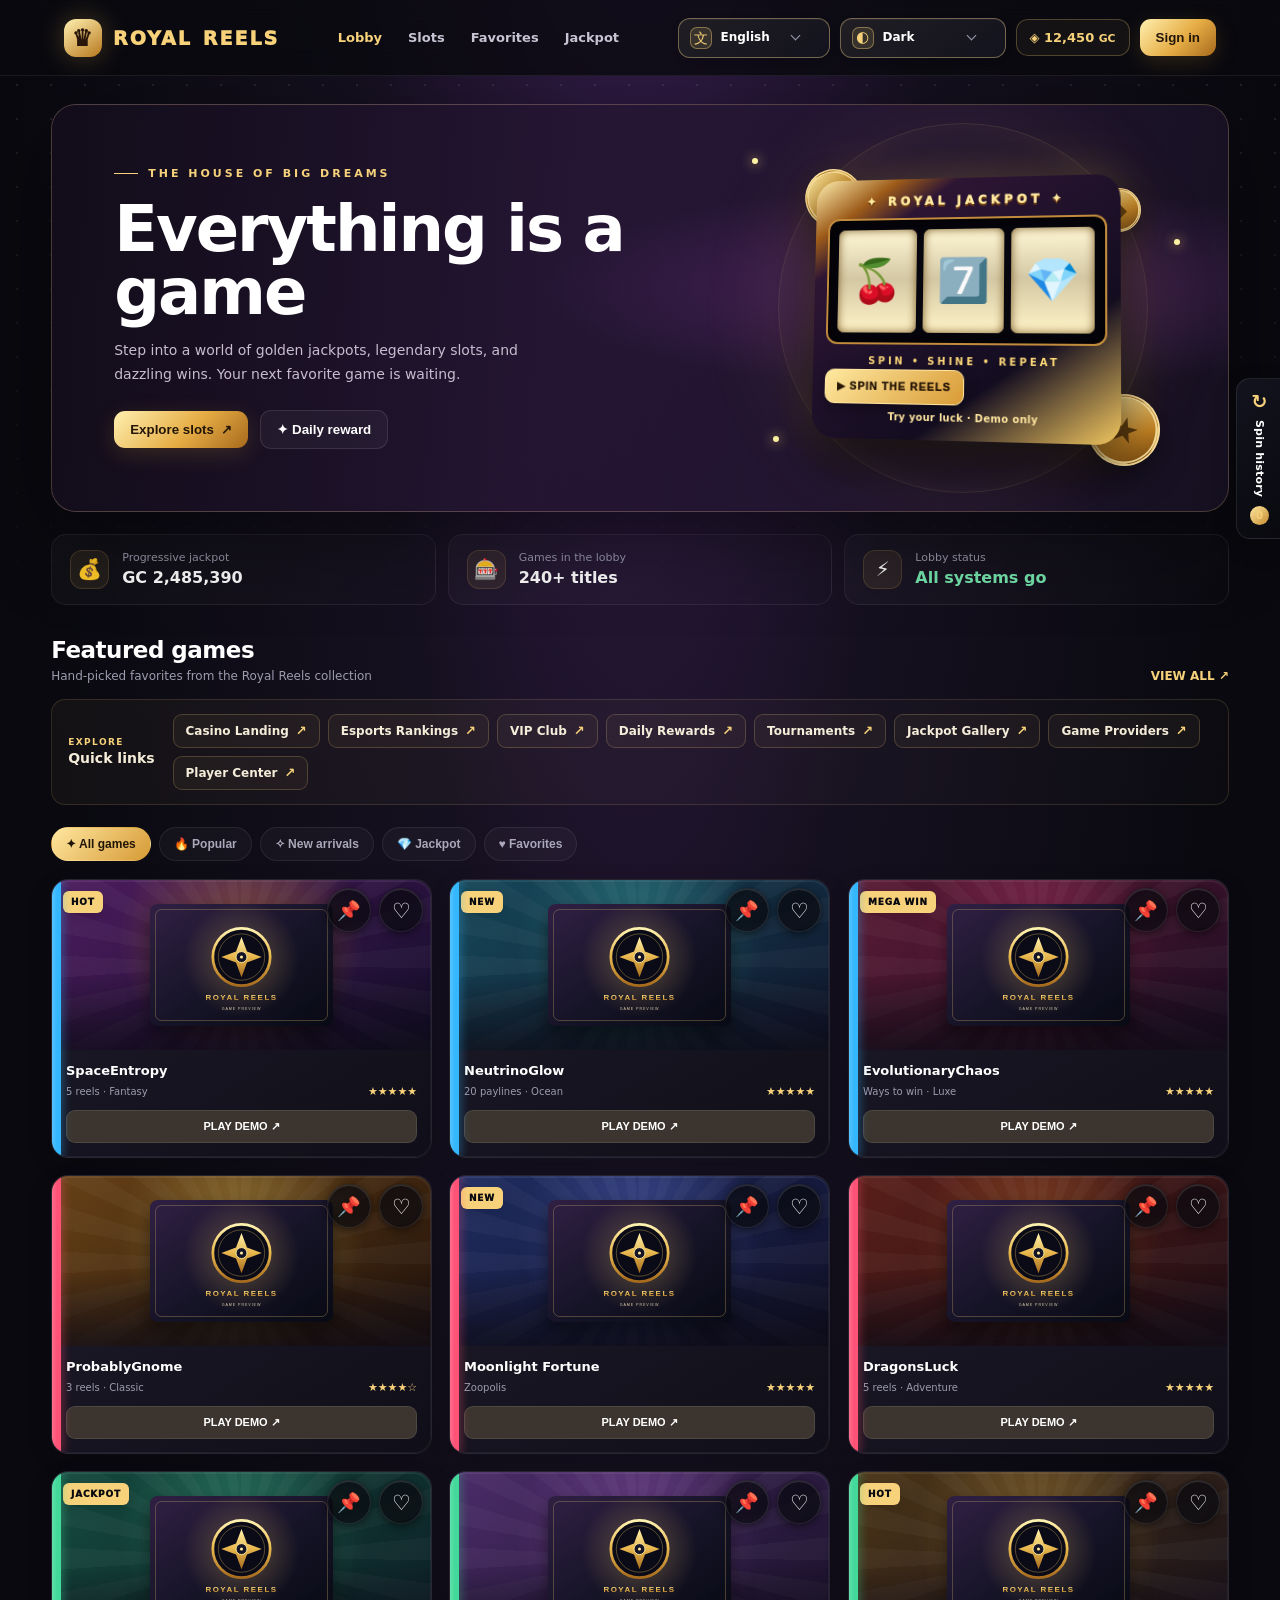
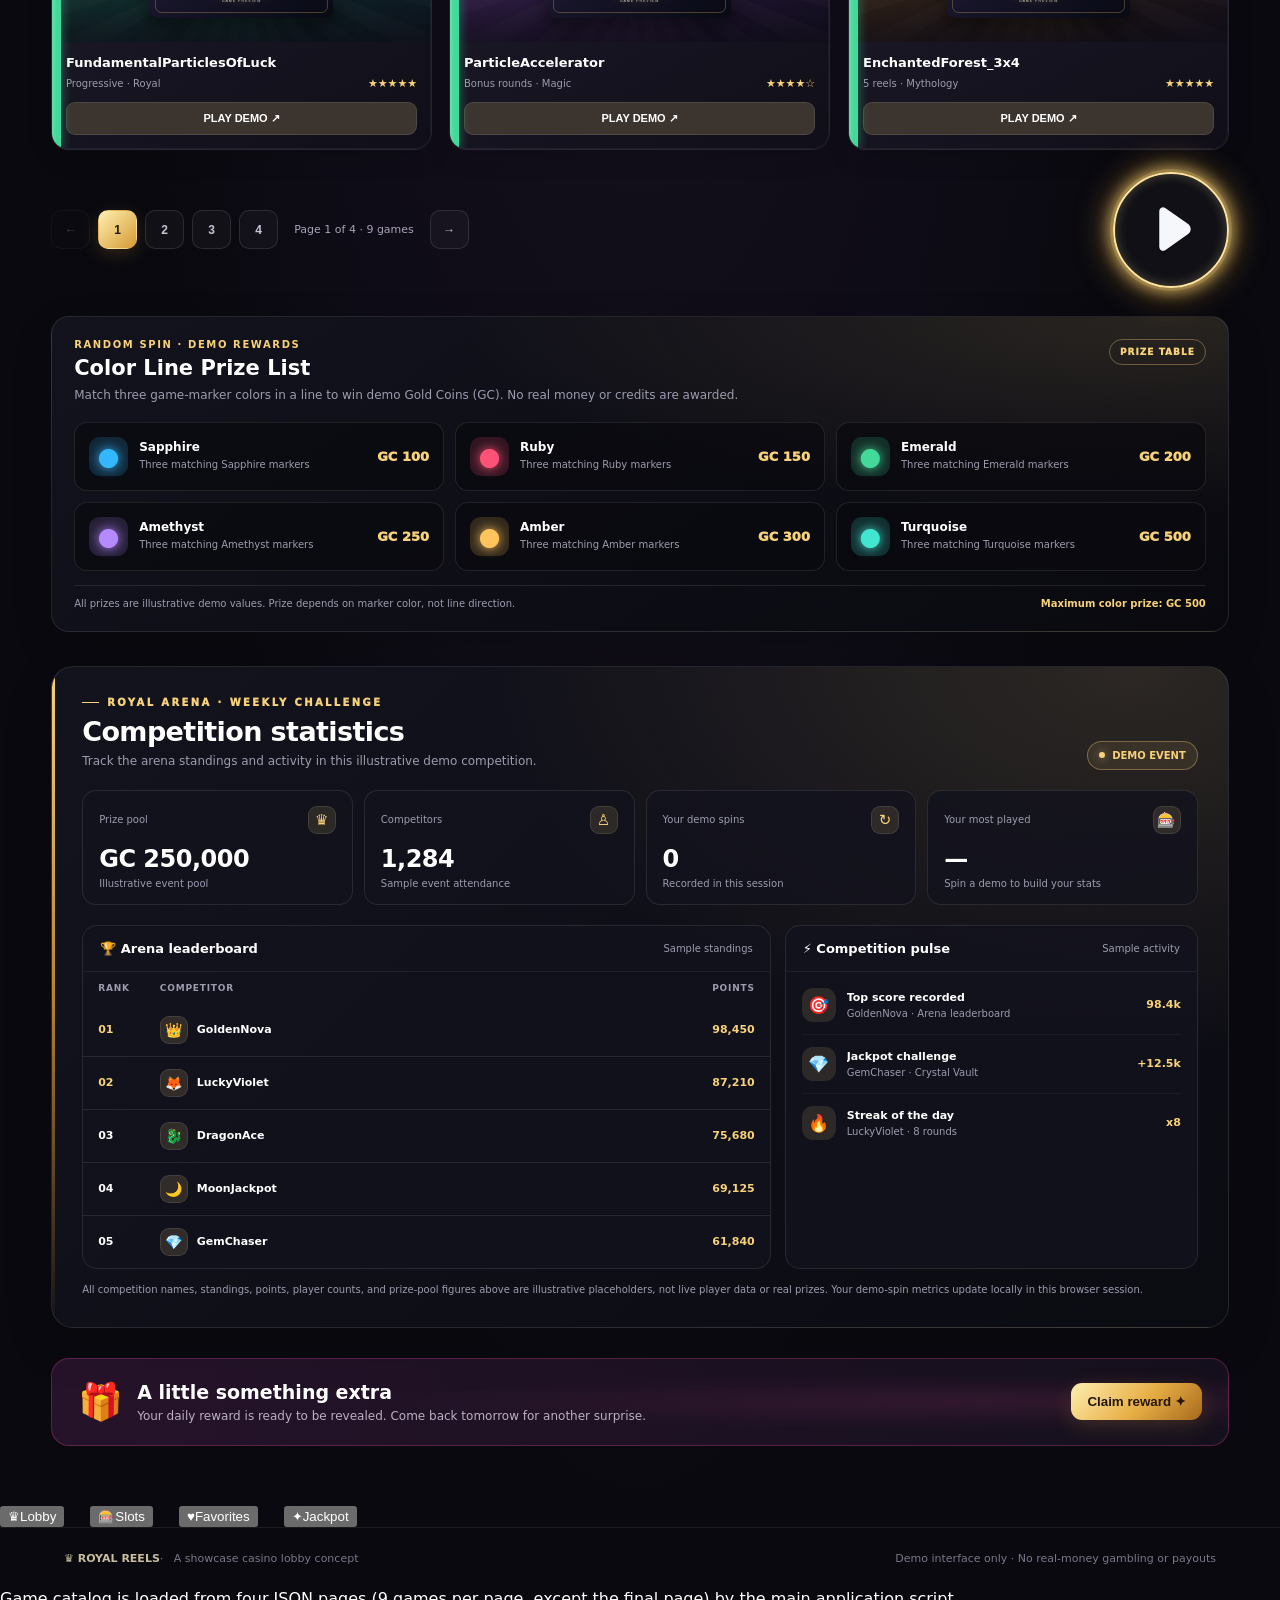
==== commit 2ddc3882: "Add adaptive mobile lobby and navigation" ====
--- a/index.html
+++ b/index.html
@@ -3,7 +3,7 @@
 <meta charset="utf-8"/>
 <meta content="width=device-width, initial-scale=1" name="viewport"/>
 <title data-i18n="royal_reels_casino_lobby"></title>
-<link href="./styles.css?v=homepage-custom-links-1" rel="stylesheet"/>
+<link href="./styles.css?v=adaptive-mobile-lobby-1" rel="stylesheet"/>
 </head>
 <body>
 <header>
@@ -120,6 +120,20 @@
 </div>
 </div>
 </section>
+<section class="mobile-discovery" id="mobileDiscovery" aria-label="Mobile game picks">
+<div class="mobile-discovery-shelf" id="recentlyPlayedShelf" hidden>
+<div class="mobile-discovery-heading"><h2 data-i18n="recently_played"></h2></div>
+<div class="mobile-discovery-track" id="recentlyPlayedTrack"></div>
+</div>
+<div class="mobile-discovery-shelf" id="mobileFavoritesShelf" hidden>
+<div class="mobile-discovery-heading"><h2 data-i18n="favorites"></h2></div>
+<div class="mobile-discovery-track" id="mobileFavoritesTrack"></div>
+</div>
+<div class="mobile-discovery-shelf" id="mobilePopularShelf" hidden>
+<div class="mobile-discovery-heading"><h2 data-i18n="popular"></h2></div>
+<div class="mobile-discovery-track" id="mobilePopularTrack"></div>
+</div>
+</section>
 <section id="games">
 <div class="section-head">
 <div>
@@ -325,6 +339,12 @@
 </div>
 </aside>
 </div>
+<nav aria-label="Mobile navigation" class="mobile-bottom-nav" id="mobileBottomNav">
+<button class="is-active" type="button" data-mobile-target="lobby" aria-current="page"><span aria-hidden="true">♛</span><span data-i18n="lobby"></span></button>
+<button type="button" data-mobile-target="games"><span aria-hidden="true">🎰</span><span data-i18n="slots"></span></button>
+<button type="button" data-mobile-target="favorites"><span aria-hidden="true">♥</span><span data-i18n="favorites"></span></button>
+<button type="button" data-mobile-target="jackpot"><span aria-hidden="true">✦</span><span data-i18n="jackpot"></span></button>
+</nav>
 <footer>
 <div>
 <strong data-i18n="royal_reels_2"></strong><span data-i18n="a_showcase_casino_lobby_concept"></span></div>
--- a/styles.css
+++ b/styles.css
@@ -5309,3 +5309,730 @@
     max-height: 380px;
   }
 }
+
+
+/* Mobile: keep the modal sidebar collapsed until the user asks for it. */
+.workspace-sidebar-toggle { display: none; }
+
+@media (max-width: 700px) {
+  #gameWorkspace .workspace-sidebar {
+    min-height: 0;
+    padding: 0;
+    border: 0;
+    background: transparent;
+  }
+
+  #gameWorkspace .workspace-sidebar-toggle {
+    display: flex;
+    width: 100%;
+    align-items: center;
+    gap: 9px;
+    padding: 12px 14px;
+    border: 1px solid #ffffff20;
+    border-radius: 12px;
+    background: #171321eF;
+    color: #e9dfc8;
+    font: inherit;
+    font-size: 12px;
+    font-weight: 800;
+    text-align: left;
+    cursor: pointer;
+  }
+
+  #gameWorkspace .workspace-sidebar-toggle-label { color: #f7d27a; letter-spacing: .5px; text-transform: uppercase; }
+  #gameWorkspace .workspace-sidebar-toggle-page { margin-left: auto; color: #a8a0b5; font-weight: 700; }
+  #gameWorkspace .workspace-sidebar-toggle-icon { font-size: 18px; transition: transform .18s ease; }
+  #gameWorkspace .workspace-sidebar-content { display: none; }
+  #gameWorkspace .workspace-sidebar.is-expanded .workspace-sidebar-content {
+    display: flex;
+    flex-direction: column;
+    margin-top: 10px;
+    padding: 14px;
+    border: 1px solid #ffffff18;
+    border-radius: 12px;
+    background: #171321f2;
+    max-height: none;
+    overflow: visible;
+  }
+
+  #gameWorkspace .workspace-sidebar.is-expanded .workspace-game-list {
+    max-height: none;
+    overflow: visible;
+  }
+
+  #gameWorkspace .workspace-sidebar.is-expanded {
+    width: 100%;
+    max-height: none;
+  }
+
+  #gameWorkspace .workspace-sidebar.is-expanded .workspace-sidebar-toggle-icon { transform: rotate(180deg); }
+}
+
+
+/* Compact mobile modal layout: preserve every control while making the window usable on short screens. */
+@media (max-width: 700px) {
+  #gameWorkspace .game-modal,
+  #gameWorkspace .game-modal.auto-arranged {
+    width: calc(100vw - 16px) !important;
+    min-width: 0 !important;
+    height: auto !important;
+    min-height: 0 !important;
+    max-height: none !important;
+    margin: 0 0 12px !important;
+    overflow: visible !important;
+    resize: none !important;
+  }
+
+  #gameWorkspace .window-bar {
+    min-height: 42px;
+    padding: 5px 7px 5px 10px;
+    gap: 6px;
+  }
+
+  #gameWorkspace .window-title {
+    min-width: 0;
+    font-size: 10px;
+    white-space: nowrap;
+    overflow: hidden;
+    text-overflow: ellipsis;
+  }
+
+  #gameWorkspace .window-controls { gap: 5px; }
+  #gameWorkspace .window-fullscreen,
+  #gameWorkspace .window-bar .window-close {
+    width: 30px;
+    min-width: 30px;
+    height: 30px;
+    min-height: 30px;
+  }
+
+  #gameWorkspace .modal-hero {
+    min-height: 112px !important;
+  }
+
+  #gameWorkspace .modal-thumbnail {
+    width: min(46vw,190px) !important;
+    height: 88px !important;
+  }
+
+  #gameWorkspace .modal-symbol {
+    font-size: 58px;
+  }
+
+  #gameWorkspace .modal-game-actions {
+    top: 6px;
+    right: 6px;
+    gap: 6px;
+  }
+
+  #gameWorkspace .game-modal .modal-game-actions .heart,
+  #gameWorkspace .game-modal .modal-game-actions .compare-pin {
+    width: 38px !important;
+    min-width: 38px !important;
+    height: 38px !important;
+    min-height: 38px !important;
+    font-size: 17px;
+  }
+
+  #gameWorkspace .modal-copy {
+    padding: 14px 14px 16px;
+  }
+
+  #gameWorkspace .modal-kicker {
+    font-size: 8px;
+    letter-spacing: 1.8px;
+  }
+
+  #gameWorkspace .modal-copy h2 {
+    font-size: 23px;
+    margin: 5px 0;
+  }
+
+  #gameWorkspace .modal-copy p {
+    font-size: 12px;
+    line-height: 1.45;
+  }
+
+  #gameWorkspace .modal-details {
+    margin: 10px 0 12px;
+    gap: 6px;
+  }
+
+  #gameWorkspace .modal-chip {
+    padding: 6px 8px;
+    font-size: 10px;
+  }
+
+  #gameWorkspace .modal-actions,
+  #gameWorkspace .integration-state-actions {
+    display: grid;
+    grid-template-columns: repeat(auto-fit, minmax(120px, 1fr));
+    width: 100%;
+    gap: 8px;
+  }
+
+  #gameWorkspace .modal-actions .btn,
+  #gameWorkspace .integration-state-actions .btn {
+    width: 100%;
+    min-width: 0;
+    min-height: 42px;
+    padding: 10px 8px;
+    font-size: 13px;
+  }
+
+  #gameWorkspace .game-modal.launching-game,
+  #gameWorkspace .game-modal.auto-arranged.launching-game {
+    height: min(72vh, 560px) !important;
+    overflow: auto !important;
+  }
+}
+
+@media (max-width: 380px) {
+  #gameWorkspace .modal-actions,
+  #gameWorkspace .integration-state-actions {
+    grid-template-columns: 1fr;
+  }
+
+  #gameWorkspace .modal-copy h2 { font-size: 20px; }
+  #gameWorkspace .modal-copy p { font-size: 11px; }
+}
+
+
+/* Compact mobile modal: hidden overflow and a side-by-side game summary. */
+@media (max-width: 700px) {
+  #gameWorkspace .game-modal,
+  #gameWorkspace .game-modal.auto-arranged {
+    width: calc(100vw - 16px) !important;
+    min-width: 0 !important;
+    height: auto !important;
+    min-height: 0 !important;
+    max-height: none !important;
+    margin: 0 0 12px !important;
+    overflow: hidden !important;
+    resize: none !important;
+  }
+
+  #gameWorkspace .game-modal .modal-content {
+    overflow: hidden;
+  }
+
+  #gameWorkspace .window-bar {
+    min-height: 42px;
+    padding: 5px 7px 5px 10px;
+    gap: 6px;
+  }
+
+  #gameWorkspace .window-title {
+    min-width: 0;
+    font-size: 10px;
+    white-space: nowrap;
+    overflow: hidden;
+    text-overflow: ellipsis;
+  }
+
+  #gameWorkspace .window-controls { gap: 5px; }
+
+  #gameWorkspace .window-fullscreen,
+  #gameWorkspace .window-bar .window-close {
+    width: 30px;
+    min-width: 30px;
+    height: 30px;
+    min-height: 30px;
+  }
+
+  /* Left: thumbnail. Right: controls, details and integration buttons. */
+  #gameWorkspace .game-modal .modal-hero {
+    float: left;
+    width: 42%;
+    min-height: 220px !important;
+    height: 100%;
+    margin: 0 14px 8px 0;
+  }
+
+  #gameWorkspace .game-modal .modal-copy {
+    min-height: 220px;
+    padding: 12px 12px 12px 0;
+    overflow: hidden;
+  }
+
+  #gameWorkspace .game-modal .modal-thumbnail {
+    width: min(38vw, 155px) !important;
+    height: 150px !important;
+  }
+
+  #gameWorkspace .game-modal .modal-symbol {
+    font-size: 62px;
+  }
+
+  #gameWorkspace .game-modal .modal-game-actions {
+    position: static;
+    justify-content: flex-end;
+    margin-bottom: 8px;
+    gap: 6px;
+  }
+
+  #gameWorkspace .game-modal .modal-game-actions .heart,
+  #gameWorkspace .game-modal .modal-game-actions .compare-pin {
+    width: 38px !important;
+    min-width: 38px !important;
+    height: 38px !important;
+    min-height: 38px !important;
+    font-size: 17px;
+  }
+
+  #gameWorkspace .game-modal .modal-kicker {
+    font-size: 8px;
+    letter-spacing: 1.8px;
+  }
+
+  #gameWorkspace .game-modal .modal-copy h2 {
+    font-size: clamp(18px, 5.2vw, 24px);
+    margin: 5px 0;
+  }
+
+  #gameWorkspace .game-modal .modal-copy p {
+    font-size: 12px;
+    line-height: 1.45;
+  }
+
+  #gameWorkspace .game-modal .modal-details {
+    margin: 8px 0;
+    gap: 6px;
+  }
+
+  #gameWorkspace .game-modal .modal-chip {
+    padding: 6px 8px;
+    font-size: 10px;
+  }
+
+  #gameWorkspace .game-modal .modal-actions,
+  #gameWorkspace .game-modal .integration-state-actions {
+    display: grid;
+    grid-template-columns: repeat(2, minmax(0, 1fr));
+    width: 100%;
+    gap: 8px;
+  }
+
+  #gameWorkspace .game-modal .modal-actions .btn,
+  #gameWorkspace .game-modal .integration-state-actions .btn {
+    width: 100%;
+    min-width: 0;
+    min-height: 42px;
+    padding: 10px 8px;
+    font-size: 13px;
+  }
+
+  #gameWorkspace .game-modal .modal-copy::after {
+    content: "";
+    display: block;
+    clear: both;
+  }
+
+  #gameWorkspace .game-modal.launching-game,
+  #gameWorkspace .game-modal.auto-arranged.launching-game {
+    height: min(72vh, 560px) !important;
+    overflow: hidden !important;
+  }
+
+  #gameWorkspace .game-modal.launching-game .game-launch-frame {
+    overflow: auto;
+  }
+}
+
+@media (max-width: 420px) {
+  #gameWorkspace .game-modal .modal-hero {
+    width: 40%;
+    min-height: 205px !important;
+    margin-right: 10px;
+  }
+
+  #gameWorkspace .game-modal .modal-copy {
+    min-height: 205px;
+  }
+
+  #gameWorkspace .game-modal .modal-thumbnail {
+    width: min(36vw, 130px) !important;
+    height: 128px !important;
+  }
+}
+
+@media (max-width: 380px) {
+  #gameWorkspace .game-modal .modal-actions,
+  #gameWorkspace .game-modal .integration-state-actions {
+    grid-template-columns: 1fr;
+  }
+
+  #gameWorkspace .game-modal .modal-copy h2 { font-size: 20px; }
+  #gameWorkspace .game-modal .modal-copy p { font-size: 11px; }
+}
+
+
+/* Mobile modal: keep favourite and comparison actions fixed at the top-right. */
+@media (max-width: 700px) {
+  #gameWorkspace .game-modal .modal-hero {
+    position: relative;
+  }
+
+  #gameWorkspace .game-modal .modal-game-actions {
+    position: absolute !important;
+    top: 7px !important;
+    right: 7px !important;
+    z-index: 35;
+    display: flex;
+    justify-content: flex-end;
+    align-items: center;
+    gap: 6px;
+    margin: 0 !important;
+  }
+
+  #gameWorkspace .game-modal .modal-game-actions .heart,
+  #gameWorkspace .game-modal .modal-game-actions .compare-pin {
+    width: 38px !important;
+    min-width: 38px !important;
+    height: 38px !important;
+    min-height: 38px !important;
+    padding: 0;
+  }
+}
+
+
+/* Theme transparency: use translucent surfaces consistently across every theme. */
+body[data-theme="light"] {
+  --theme-panel: #fffdf8d9;
+  --theme-header: #fffdf2cc;
+  --theme-hero: #eee3f4d9;
+}
+
+body[data-theme="neon"] {
+  --theme-panel: #130d25d9;
+  --theme-header: #0b0619cc;
+  --theme-hero: #1b0b31d9;
+}
+
+body[data-theme="granite"] {
+  --theme-panel: #262a2fd9;
+  --theme-header: #191c20cc;
+  --theme-hero: #34383ed9;
+}
+
+body[data-theme="sunset"] {
+  --theme-panel: #301728d9;
+  --theme-header: #21101dcc;
+  --theme-hero: #592440d9;
+}
+
+/* The base/default theme receives the same translucent surface treatment. */
+body:not([data-theme]),
+body[data-theme="default"] {
+  --theme-panel: #13131ed9;
+  --theme-header: #09090fcc;
+  --theme-hero: #21182bd9;
+}
+
+
+/* Increase modal translucency while preserving contrast and readability. */
+.game-modal {
+  background: radial-gradient(ellipse at 50% 0%,#47235cb3 0,#171321b8 48%,#0d0b14b3 100%);
+  backdrop-filter: blur(10px) saturate(1.08);
+  -webkit-backdrop-filter: blur(10px) saturate(1.08);
+}
+
+.modal-hero {
+  background:
+    radial-gradient(circle at 50% 45%,var(--glow,#f6c85d44),transparent 42%),
+    linear-gradient(135deg,var(--c1,#39204bcc),var(--c2,#100d1cb8));
+}
+
+.modal-copy {
+  background: #120f1a8c;
+}
+
+.modal-close,
+#gameWorkspace .window-bar {
+  background-color: #09071191;
+}
+
+#gameWorkspace .game-modal.auto-arranged {
+  background: radial-gradient(ellipse at 50% 0%,#47235ca8 0,#171321ad 48%,#0d0b14a8 100%);
+  backdrop-filter: blur(10px) saturate(1.08);
+  -webkit-backdrop-filter: blur(10px) saturate(1.08);
+}
+
+
+/* Real modal transparency: override opaque modal/window layers. */
+.game-modal,
+#gameWorkspace .game-modal,
+#gameWorkspace .game-modal.auto-arranged {
+  background: rgba(18, 13, 27, 0.56) !important;
+  background-color: rgba(18, 13, 27, 0.56) !important;
+  backdrop-filter: blur(12px) saturate(1.12) !important;
+  -webkit-backdrop-filter: blur(12px) saturate(1.12) !important;
+}
+
+.game-modal .modal-hero,
+#gameWorkspace .game-modal .modal-hero {
+  background-color: rgba(24, 15, 35, 0.42) !important;
+  background-image:
+    radial-gradient(circle at 50% 45%, var(--glow, rgba(246, 200, 93, 0.20)), transparent 42%),
+    linear-gradient(135deg, rgba(57, 32, 75, 0.52), rgba(16, 13, 28, 0.42)) !important;
+}
+
+.game-modal .modal-copy,
+#gameWorkspace .game-modal .modal-copy {
+  background: rgba(18, 13, 27, 0.38) !important;
+}
+
+#gameWorkspace .window-bar,
+.game-modal .window-bar {
+  background: rgba(9, 7, 17, 0.46) !important;
+}
+
+.game-modal .modal-details,
+.game-modal .modal-chip {
+  background-color: rgba(255, 255, 255, 0.06);
+}
+
+/* Keep the outer workspace transparent enough to show depth behind each modal. */
+#gameWorkspace .game-modal {
+  box-shadow: 0 22px 70px rgba(0, 0, 0, 0.38);
+}
+
+
+/* Theme selector: suppress any legacy/native arrow so only the custom chevron is visible. */
+.theme-picker-wrap::after {
+  content: none !important;
+  display: none !important;
+}
+
+.theme-picker-wrap select,
+.theme-picker-wrap .theme-picker-trigger {
+  appearance: none;
+  -webkit-appearance: none;
+  -moz-appearance: none;
+  background-image: none !important;
+}
+
+.theme-picker-trigger::before,
+.theme-picker-trigger::after {
+  content: none !important;
+  display: none !important;
+}
+
+.theme-picker-chevron {
+  display: block !important;
+}
+
+
+/* Collapsible workspace modals: keep the title bar visible as the compact state. */
+#gameWorkspace .window-collapse {
+  box-sizing: border-box;
+  display: flex;
+  align-items: center;
+  justify-content: center;
+  width: 30px;
+  height: 30px;
+  min-width: 30px;
+  padding: 0;
+  border: 1px solid #f7d27a45;
+  border-radius: 9px;
+  background: linear-gradient(145deg,#30223b,#17111f);
+  color: #f7d27a;
+  font-size: 21px;
+  line-height: 1;
+  cursor: pointer;
+  transition: background .16s,border-color .16s,transform .16s;
+}
+
+#gameWorkspace .window-collapse:hover {
+  background: linear-gradient(145deg,#59406a,#2a1c35);
+  border-color: #f7d27a;
+  transform: translateY(-1px);
+}
+
+#gameWorkspace .window-collapse:active {
+  transform: scale(.95);
+}
+
+#gameWorkspace .window-collapse:focus-visible {
+  outline: 2px solid #f7d27a;
+  outline-offset: 2px;
+}
+
+#gameWorkspace .game-modal.modal-collapsed {
+  min-height: 0 !important;
+  height: 34px !important;
+  max-height: 34px !important;
+  overflow: hidden !important;
+  resize: none !important;
+}
+
+#gameWorkspace .game-modal.modal-collapsed > :not(.window-bar) {
+  display: none !important;
+}
+
+#gameWorkspace .game-modal.modal-collapsed .window-bar {
+  border-bottom: 0;
+}
+
+@media (max-width:700px) {
+  #gameWorkspace .game-modal.modal-collapsed {
+    width: 100% !important;
+    height: 42px !important;
+    max-height: 42px !important;
+    margin-bottom: 8px !important;
+  }
+
+  #gameWorkspace .game-modal.modal-collapsed .window-bar {
+    min-height: 42px;
+  }
+}
+
+
+/* Mobile iframe touch fix: the embedded game's surface must receive touch/pointer input. */
+@media (max-width: 700px) {
+  #gameWorkspace .game-modal.launching-game,
+  #gameWorkspace .custom-link-modal.launching-game {
+    touch-action: pan-x pan-y;
+  }
+
+  #gameWorkspace .game-modal .game-launch-frame,
+  #gameWorkspace .custom-link-modal .game-launch-frame {
+    position: relative !important;
+    z-index: 2 !important;
+    touch-action: auto !important;
+    pointer-events: auto !important;
+    -webkit-overflow-scrolling: touch;
+  }
+
+  #gameWorkspace .game-modal .game-launch-frame iframe,
+  #gameWorkspace .custom-link-modal .game-launch-frame iframe {
+    position: relative !important;
+    z-index: 3 !important;
+    display: block !important;
+    width: 100% !important;
+    height: 100% !important;
+    touch-action: auto !important;
+    pointer-events: auto !important;
+  }
+
+  /* Do not let modal drag/resize gestures capture touches inside the embedded game. */
+  #gameWorkspace .game-modal .game-launch-frame,
+  #gameWorkspace .game-modal .game-launch-frame *,
+  #gameWorkspace .custom-link-modal .game-launch-frame,
+  #gameWorkspace .custom-link-modal .game-launch-frame * {
+    pointer-events: auto;
+  }
+}
+
+
+/* Mobile bottom navigation reuses the existing lobby anchors and active-state logic. */
+@media (max-width: 700px) {
+  header {
+    height: 62px;
+    padding: 0 12px;
+    gap: 8px;
+  }
+
+  .brand {
+    gap: 7px;
+    font-size: 15px;
+    letter-spacing: 1.2px;
+    white-space: nowrap;
+  }
+
+  .brand-mark {
+    width: 32px;
+    height: 32px;
+    border-radius: 10px;
+    font-size: 19px;
+  }
+
+  header .actions {
+    gap: 6px;
+    min-width: 0;
+  }
+
+  header .balance,
+  header #signIn {
+    display: none;
+  }
+
+  nav.nav-links {
+    position: fixed;
+    z-index: 90;
+    right: 10px;
+    bottom: calc(8px + env(safe-area-inset-bottom));
+    left: 10px;
+    display: grid;
+    grid-template-columns: repeat(4, minmax(0, 1fr));
+    gap: 3px;
+    padding: 7px 6px;
+    border: 1px solid color-mix(in srgb, var(--theme-accent, #f7d27a) 30%, var(--theme-line, #ffffff20));
+    border-radius: 17px;
+    background: color-mix(in srgb, var(--theme-panel, #13131e) 90%, transparent);
+    box-shadow: 0 10px 34px #0009, inset 0 1px 0 #ffffff12;
+    backdrop-filter: blur(22px) saturate(1.2);
+    -webkit-backdrop-filter: blur(22px) saturate(1.2);
+  }
+
+  nav.nav-links a {
+    display: flex;
+    min-width: 0;
+    min-height: 49px;
+    flex-direction: column;
+    align-items: center;
+    justify-content: center;
+    gap: 3px;
+    padding: 5px 2px;
+    border-radius: 11px;
+    color: var(--theme-muted, #aaa8ba);
+    font-size: 10px;
+    font-weight: 800;
+    line-height: 1.1;
+    text-align: center;
+    white-space: nowrap;
+  }
+
+  nav.nav-links a::before {
+    display: block;
+    font-size: 17px;
+    line-height: 1;
+  }
+
+  nav.nav-links a[href="#lobby"]::before { content: "⌂"; }
+  nav.nav-links a[href="#games"]::before { content: "🎰"; }
+  nav.nav-links a[href="#favorites"]::before { content: "♡"; }
+  nav.nav-links a[href="#jackpot"]::before { content: "✦"; }
+
+  nav.nav-links a.active,
+  nav.nav-links a:focus-visible {
+    color: var(--theme-accent, #f7d27a);
+    background: color-mix(in srgb, var(--theme-accent, #f7d27a) 13%, transparent);
+    outline: none;
+  }
+
+  body {
+    padding-bottom: calc(76px + env(safe-area-inset-bottom));
+  }
+
+  footer {
+    margin-bottom: 8px;
+  }
+
+  #gameWorkspace.open {
+    z-index: 120;
+  }
+}
+
+@media (max-width: 360px) {
+  nav.nav-links {
+    right: 6px;
+    left: 6px;
+    padding-right: 4px;
+    padding-left: 4px;
+  }
+
+  nav.nav-links a {
+    font-size: 9px;
+  }
+}
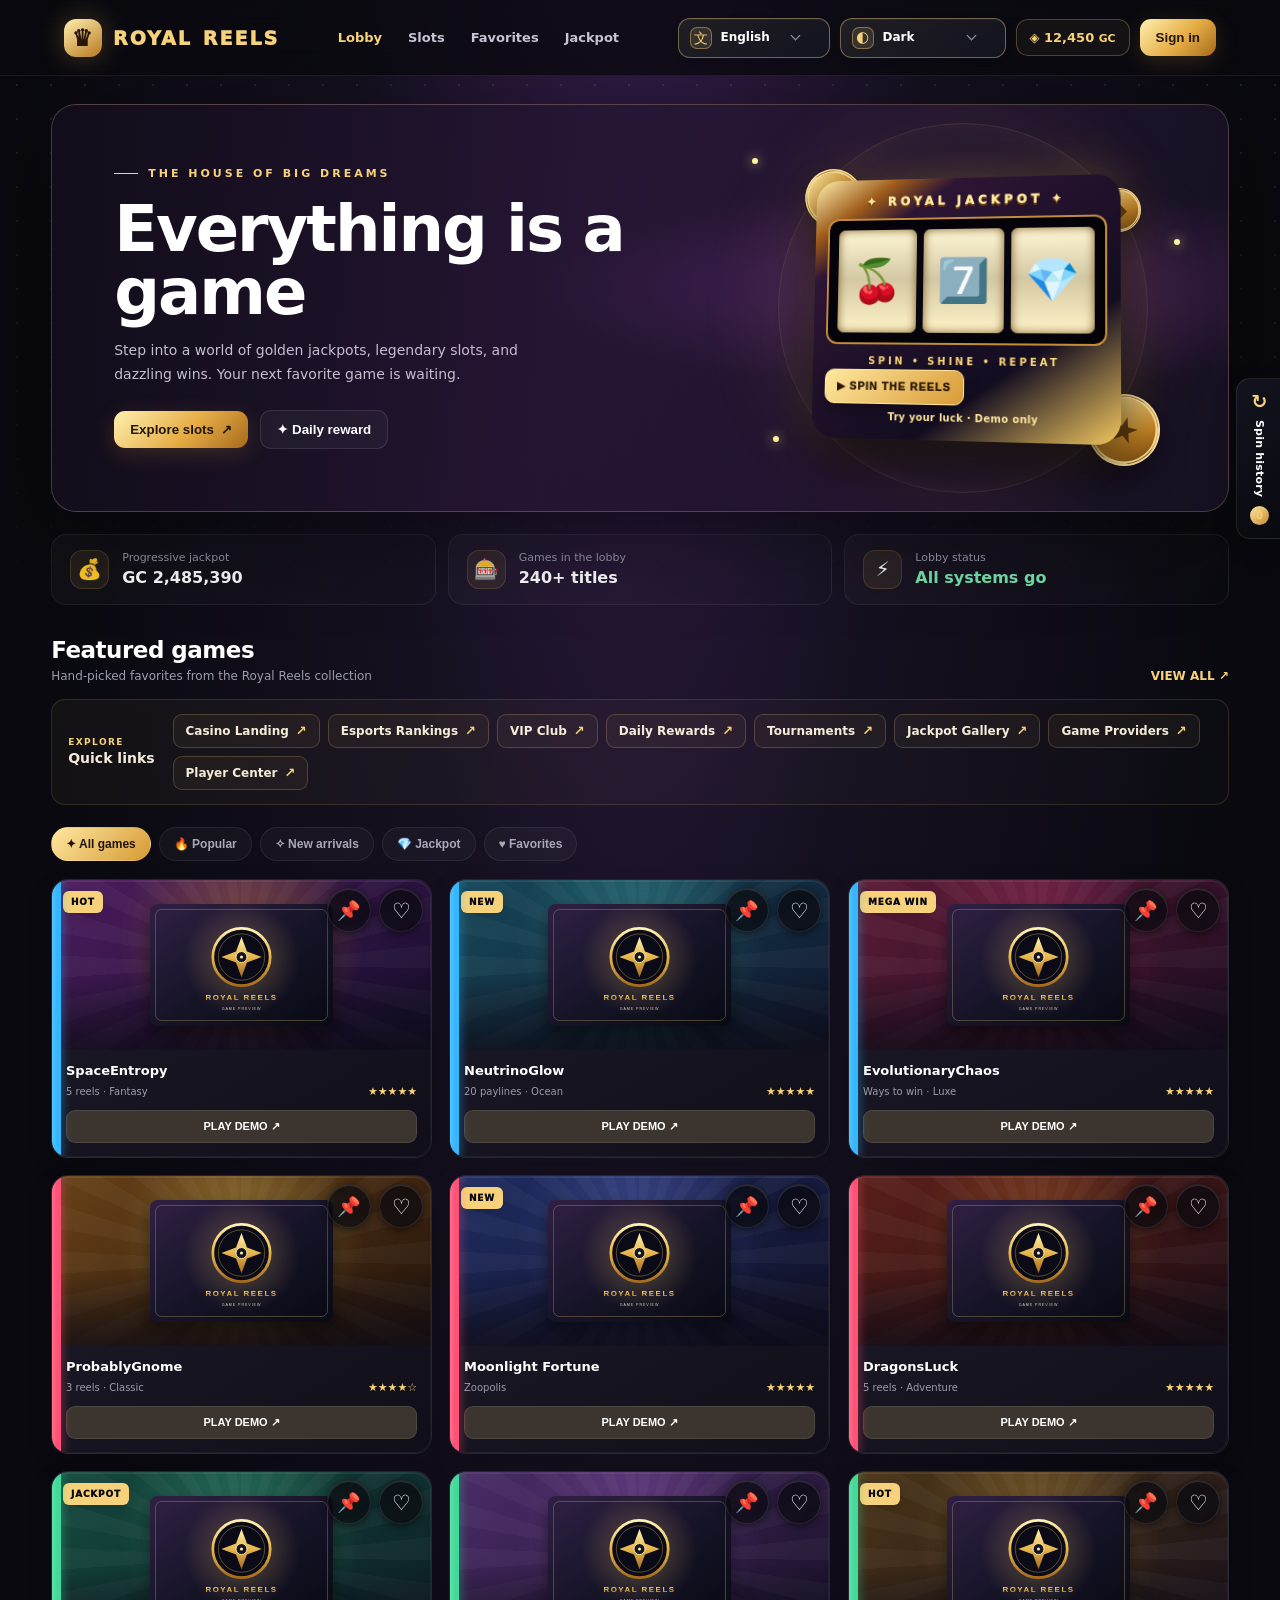
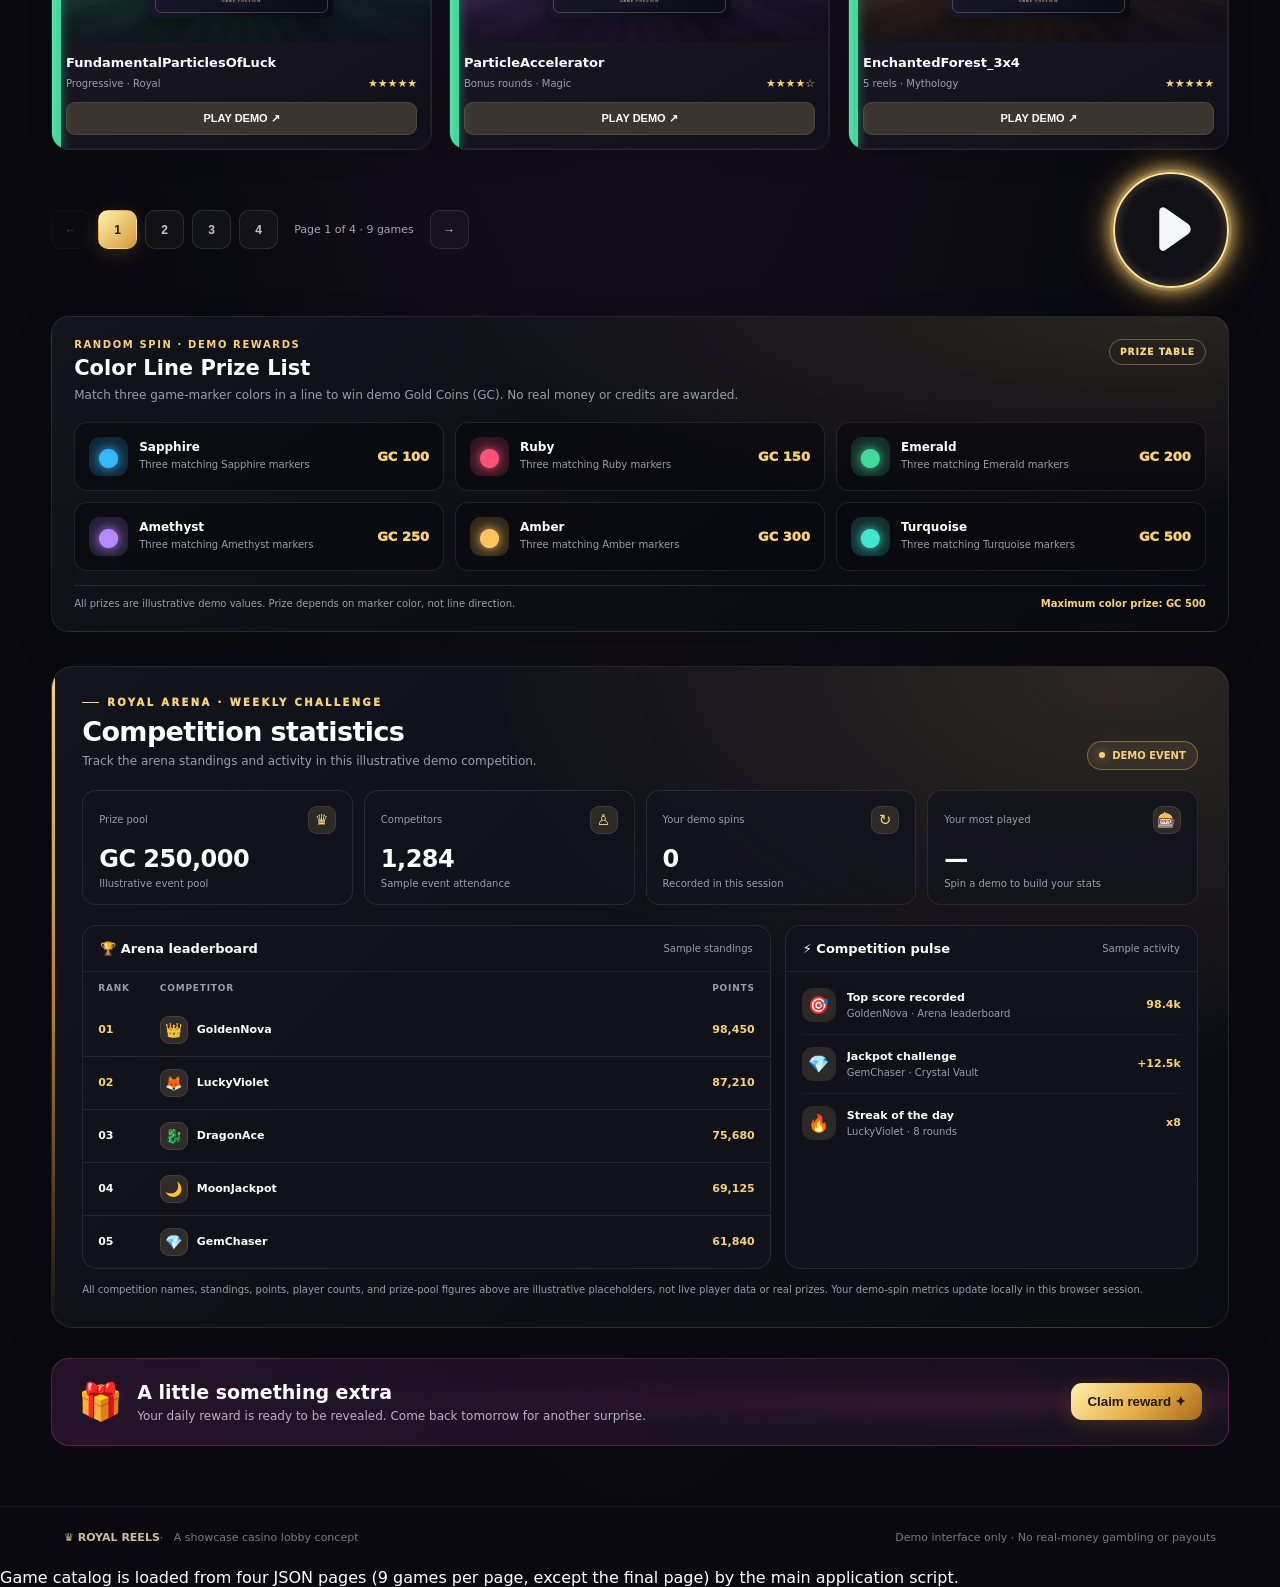
==== commit 5a93cfa3: "Bust mobile lobby script cache" ====
--- a/index.html
+++ b/index.html
@@ -358,7 +358,7 @@
 </div>
 <span data-i18n="game_catalog_is_loaded_from_four_json_pages_9_ga"></span>
 <script src="./js/i18n.js"></script>
-<script src="./js/app.js"></script>
+<script src="./js/app.js?v=adaptive-mobile-lobby-1"></script>
 <script id="theme-controller" src="./js/theme-controller.js"></script>
 </body>
 </html>
--- a/styles.css
+++ b/styles.css
@@ -5925,114 +5925,190 @@
 }
 
 
-/* Mobile bottom navigation reuses the existing lobby anchors and active-state logic. */
+/* Adaptive mobile lobby: curated shelves, compact catalog cards and persistent navigation. */
+.mobile-discovery,
+.mobile-bottom-nav { display: none; }
+
 @media (max-width: 700px) {
+  html { scroll-padding-top: 72px; }
+  body {
+    padding-bottom: calc(70px + env(safe-area-inset-bottom));
+    overscroll-behavior-x: none;
+  }
   header {
     height: 62px;
-    padding: 0 12px;
+    padding-inline: 12px;
     gap: 8px;
   }
-
-  .brand {
-    gap: 7px;
-    font-size: 15px;
-    letter-spacing: 1.2px;
-    white-space: nowrap;
-  }
-
-  .brand-mark {
-    width: 32px;
-    height: 32px;
-    border-radius: 10px;
-    font-size: 19px;
-  }
-
-  header .actions {
-    gap: 6px;
-    min-width: 0;
-  }
-
-  header .balance,
-  header #signIn {
-    display: none;
-  }
-
-  nav.nav-links {
-    position: fixed;
-    z-index: 90;
-    right: 10px;
-    bottom: calc(8px + env(safe-area-inset-bottom));
-    left: 10px;
+  .brand { gap: 7px; font-size: 13px; letter-spacing: 1.2px; white-space: nowrap; }
+  .brand-mark { width: 31px; height: 31px; border-radius: 10px; font-size: 19px; }
+  .actions { gap: 5px; min-width: 0; }
+  .actions .btn { padding: 9px 10px; font-size: 10px; white-space: nowrap; }
+  main { padding: 13px 12px 24px; }
+  .hero { grid-template-columns: minmax(0,1fr); border-radius: 19px; }
+  .hero-copy { padding: 23px 19px 0; }
+  .hero h1 { font-size: clamp(30px,8vw,42px); line-height: 1.02; margin: 12px 0 10px; letter-spacing: -1.4px; }
+  .hero p { font-size: 12px; line-height: 1.5; margin: 0; }
+  .hero-cta { gap: 8px; margin-top: 15px; }
+  .hero-cta .btn { min-height: 40px; padding: 10px 12px; font-size: 11px; }
+  .hero-art { min-height: 178px; }
+  .halo { width: min(52vw,210px); }
+  .slot-machine { width: min(64%,220px); padding: 10px; }
+  .reel { height: 61px; font-size: 29px; }
+  .coin { width: 48px; height: 48px; font-size: 22px; border-width: 3px; }
+  .stats { grid-template-columns: repeat(3,minmax(0,1fr)); gap: 7px; margin: 13px 0 22px; }
+  .stat { min-width: 0; padding: 9px 8px; gap: 6px; border-radius: 12px; }
+  .stat-icon { width: 27px; height: 27px; font-size: 14px; border-radius: 9px; }
+  .stat small { font-size: 8px; line-height: 1.25; }
+  .stat strong { display: block; font-size: 10px; line-height: 1.25; overflow-wrap: anywhere; }
+  .mobile-discovery { display: grid; gap: 17px; margin: 20px 0 25px; }
+  .mobile-discovery-shelf[hidden] { display: none !important; }
+  .mobile-discovery-heading { display: flex; align-items: center; justify-content: space-between; margin-bottom: 9px; }
+  .mobile-discovery-heading h2 { margin: 0; color: var(--theme-text,#fff); font-size: 16px; letter-spacing: -.25px; }
+  .mobile-discovery-track {
     display: grid;
-    grid-template-columns: repeat(4, minmax(0, 1fr));
-    gap: 3px;
-    padding: 7px 6px;
-    border: 1px solid color-mix(in srgb, var(--theme-accent, #f7d27a) 30%, var(--theme-line, #ffffff20));
-    border-radius: 17px;
-    background: color-mix(in srgb, var(--theme-panel, #13131e) 90%, transparent);
-    box-shadow: 0 10px 34px #0009, inset 0 1px 0 #ffffff12;
-    backdrop-filter: blur(22px) saturate(1.2);
-    -webkit-backdrop-filter: blur(22px) saturate(1.2);
-  }
-
-  nav.nav-links a {
+    grid-auto-flow: column;
+    grid-auto-columns: minmax(126px, 39%);
+    gap: 10px;
+    overflow-x: auto;
+    overscroll-behavior-x: contain;
+    scroll-snap-type: x mandatory;
+    scrollbar-width: none;
+    padding: 2px 2px 8px;
+    margin: 0 -2px;
+  }
+  .mobile-discovery-track::-webkit-scrollbar { display: none; }
+  .mobile-discovery-card {
     display: flex;
     min-width: 0;
-    min-height: 49px;
+    flex-direction: column;
+    gap: 7px;
+    padding: 7px;
+    border: 1px solid var(--theme-line,#ffffff18);
+    border-radius: 13px;
+    background: var(--theme-panel,#14131e);
+    color: var(--theme-text,#fff);
+    text-align: left;
+    cursor: pointer;
+    scroll-snap-align: start;
+  }
+  .mobile-discovery-card img { display: block; width: 100%; aspect-ratio: 1.25; object-fit: contain; border-radius: 8px; background: #090811; }
+  .mobile-discovery-card span { overflow: hidden; font-size: 11px; font-weight: 850; text-overflow: ellipsis; white-space: nowrap; }
+  .mobile-discovery-card small { overflow: hidden; color: var(--theme-muted,#aaa3b8); font-size: 9px; text-overflow: ellipsis; white-space: nowrap; }
+  .section-head { align-items: center; margin: 22px 0 13px; }
+  .section-head h2 { font-size: 19px; }
+  .section-head p { max-width: 230px; font-size: 10px; line-height: 1.4; }
+  #filters { display: flex; flex-wrap: nowrap; gap: 7px; overflow-x: auto; overscroll-behavior-x: contain; scrollbar-width: none; padding: 0 1px 8px; margin: 0 -1px 12px; }
+  #filters::-webkit-scrollbar { display: none; }
+  #filters .filter { flex: 0 0 auto; min-height: 38px; padding: 9px 13px; }
+  .games { grid-template-columns: repeat(2,minmax(0,1fr)); gap: 10px; }
+  .game { border-radius: 13px; }
+  .game-art { height: auto; aspect-ratio: 1.18; }
+  .game-info { padding: 10px; }
+  .game-title { font-size: 11px; }
+  .game-meta { gap: 5px; font-size: 9px; }
+  .game-meta span { overflow: hidden; text-overflow: ellipsis; white-space: nowrap; }
+  .game-meta strong { font-size: 10px; }
+  .play { min-height: 39px; margin-top: 9px; padding: 8px 5px; font-size: 10px; }
+  .pagination { gap: 6px; margin: 17px 0 4px; }
+  .page-btn { min-width: 36px; height: 36px; }
+  .mobile-bottom-nav {
+    position: fixed;
+    z-index: 80;
+    right: 0;
+    bottom: 0;
+    left: 0;
+    display: grid;
+    grid-template-columns: repeat(4,minmax(0,1fr));
+    gap: 2px;
+    min-height: calc(62px + env(safe-area-inset-bottom));
+    padding: 6px 8px calc(6px + env(safe-area-inset-bottom));
+    border-top: 1px solid #f7d27a35;
+    background: #0b0915ed;
+    backdrop-filter: blur(18px);
+    box-shadow: 0 -12px 32px #0005;
+  }
+  .mobile-bottom-nav button {
+    display: flex;
+    min-width: 0;
     flex-direction: column;
     align-items: center;
     justify-content: center;
     gap: 3px;
-    padding: 5px 2px;
+    border: 0;
     border-radius: 11px;
-    color: var(--theme-muted, #aaa8ba);
-    font-size: 10px;
+    background: transparent;
+    color: #a9a2b6;
+    font: inherit;
+    font-size: 9px;
     font-weight: 800;
-    line-height: 1.1;
-    text-align: center;
-    white-space: nowrap;
-  }
-
-  nav.nav-links a::before {
-    display: block;
-    font-size: 17px;
-    line-height: 1;
-  }
-
-  nav.nav-links a[href="#lobby"]::before { content: "⌂"; }
-  nav.nav-links a[href="#games"]::before { content: "🎰"; }
-  nav.nav-links a[href="#favorites"]::before { content: "♡"; }
-  nav.nav-links a[href="#jackpot"]::before { content: "✦"; }
-
-  nav.nav-links a.active,
-  nav.nav-links a:focus-visible {
-    color: var(--theme-accent, #f7d27a);
-    background: color-mix(in srgb, var(--theme-accent, #f7d27a) 13%, transparent);
-    outline: none;
-  }
-
-  body {
-    padding-bottom: calc(76px + env(safe-area-inset-bottom));
-  }
-
-  footer {
-    margin-bottom: 8px;
-  }
-
-  #gameWorkspace.open {
-    z-index: 120;
-  }
+    cursor: pointer;
+    -webkit-tap-highlight-color: transparent;
+  }
+  .mobile-bottom-nav button > span:first-child { font-size: 19px; line-height: 1; }
+  .mobile-bottom-nav button.is-active { color: var(--gold); background: #f7d27a12; }
+  .mobile-bottom-nav button:focus-visible { outline: 2px solid var(--gold); outline-offset: -2px; }
+  .section-head, #filters, #jackpot { scroll-margin-top: 76px; }
+
+  /* Workspace becomes a full-height mobile stack; launched games retain a real iframe viewport. */
+  #gameWorkspace {
+    height: 100dvh;
+    min-height: 100dvh;
+    padding: max(8px,env(safe-area-inset-top)) 8px max(8px,env(safe-area-inset-bottom));
+    overflow-x: hidden;
+    overflow-y: auto;
+    overscroll-behavior: contain;
+  }
+  #gameWorkspace.open { display: flex; flex-direction: column; align-items: stretch; }
+  #workspaceToolbar {
+    position: sticky;
+    top: 0;
+    right: auto;
+    align-self: stretch;
+    width: 100%;
+    flex-wrap: wrap;
+    justify-content: space-between;
+    gap: 7px;
+    margin: 0 0 9px;
+    padding: 7px 9px;
+    border-radius: 12px;
+  }
+  #gameWorkspace .workspace-sidebar { width: 100%; flex: 0 0 auto; margin-bottom: 9px; }
+  #gameWorkspace .game-modal,
+  #gameWorkspace .game-modal.auto-arranged {
+    box-sizing: border-box;
+    width: 100% !important;
+    max-width: 100% !important;
+    min-width: 0 !important;
+    margin: 0 0 10px !important;
+    border-radius: 15px;
+  }
+  #gameWorkspace .game-modal.launching-game,
+  #gameWorkspace .game-modal.auto-arranged.launching-game {
+    display: flex;
+    flex: 0 0 auto;
+    flex-direction: column;
+    width: 100% !important;
+    height: min(76dvh,680px) !important;
+    min-height: min(300px,76dvh) !important;
+    max-height: 76dvh !important;
+    overflow: hidden !important;
+  }
+  #gameWorkspace .game-modal.launching-game .game-launch-frame { display: block; flex: 1 1 auto; min-height: 0; width: 100%; overflow: hidden; }
+  #gameWorkspace .game-modal.launching-game .game-launch-frame iframe { width: 100%; height: 100%; }
+  #gameWorkspace .game-modal.modal-collapsed { width: 100% !important; flex: 0 0 42px; }
+}
+
+@media (min-width: 560px) and (max-width: 700px) {
+  .games { grid-template-columns: repeat(3,minmax(0,1fr)); }
+  .game-art { aspect-ratio: 1.08; }
+  .mobile-discovery-track { grid-auto-columns: minmax(140px, 27%); }
 }
 
 @media (max-width: 360px) {
-  nav.nav-links {
-    right: 6px;
-    left: 6px;
-    padding-right: 4px;
-    padding-left: 4px;
-  }
-
-  nav.nav-links a {
-    font-size: 9px;
-  }
-}
+  header { padding-inline: 8px; }
+  .brand { font-size: 11px; gap: 5px; }
+  .brand-mark { width: 28px; height: 28px; }
+  .actions .btn { padding: 8px; }
+  .mobile-discovery-track { grid-auto-columns: minmax(118px, 46%); }
+}
